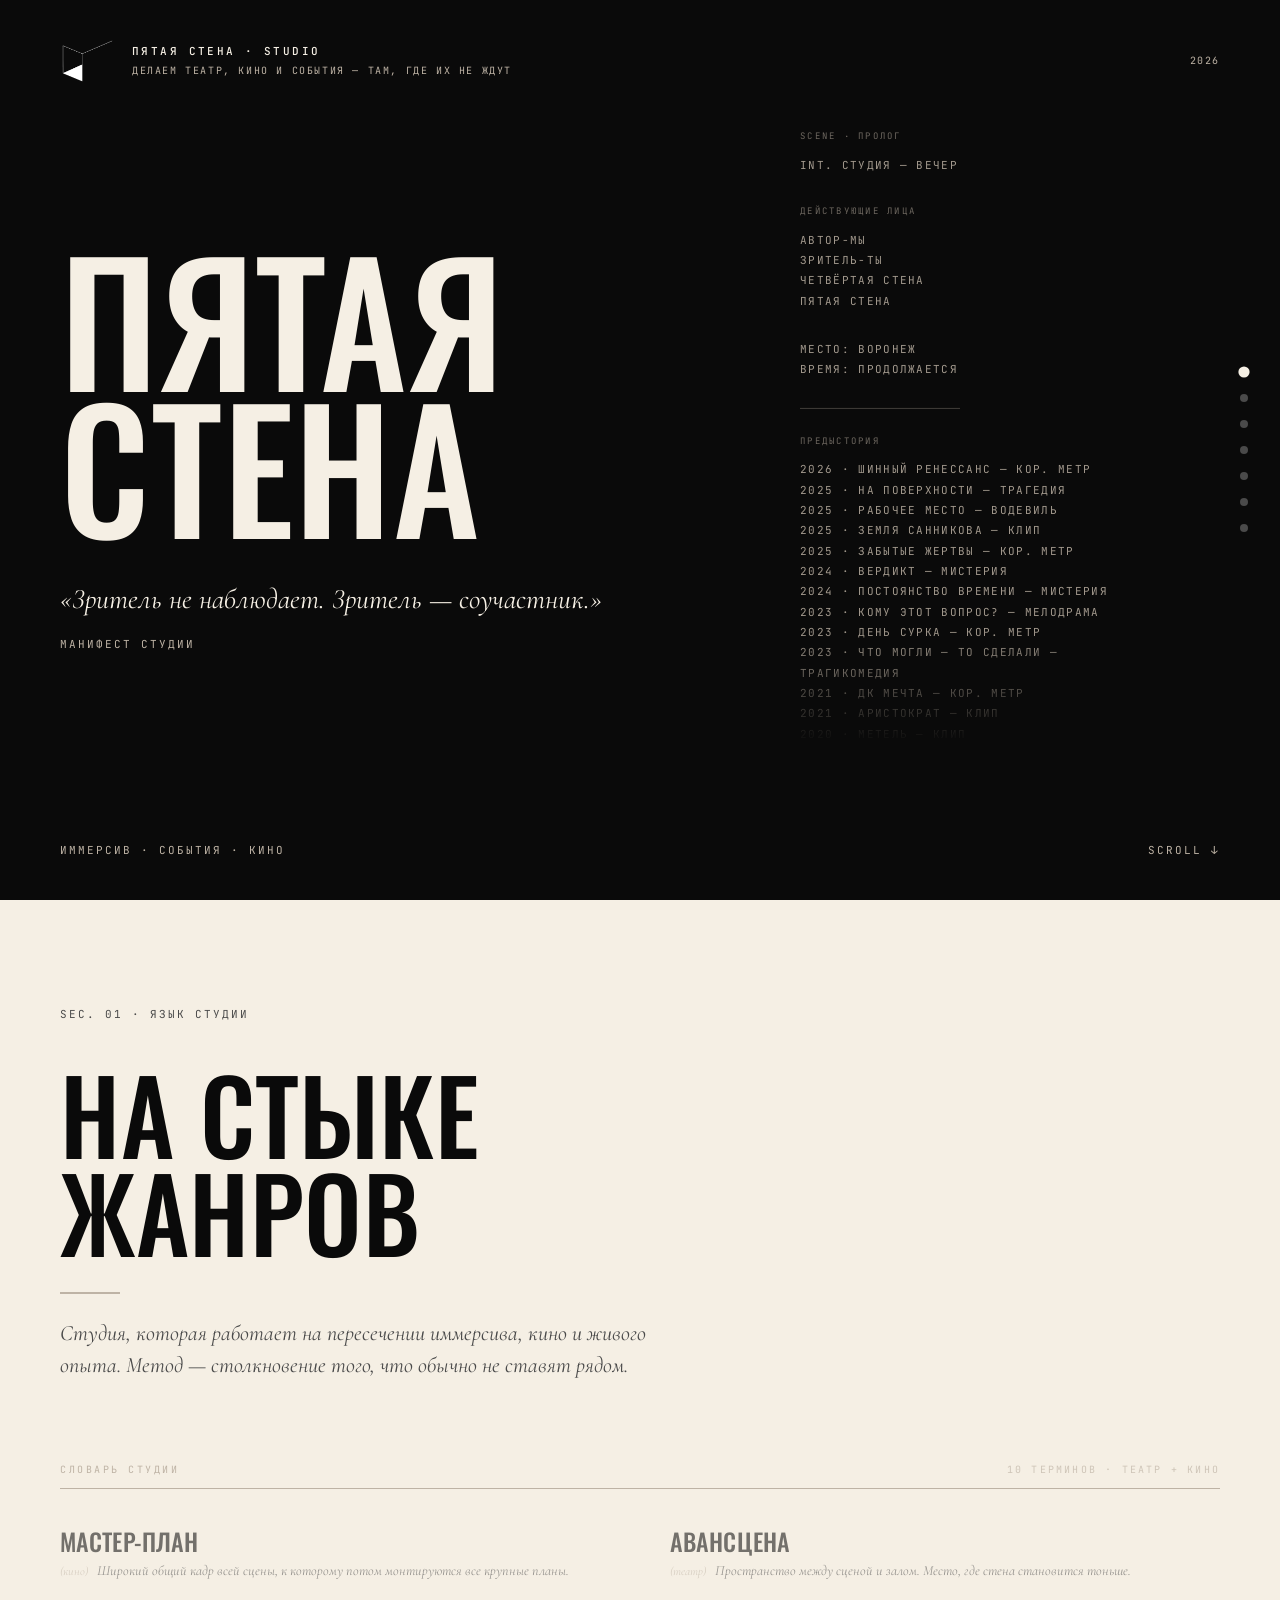
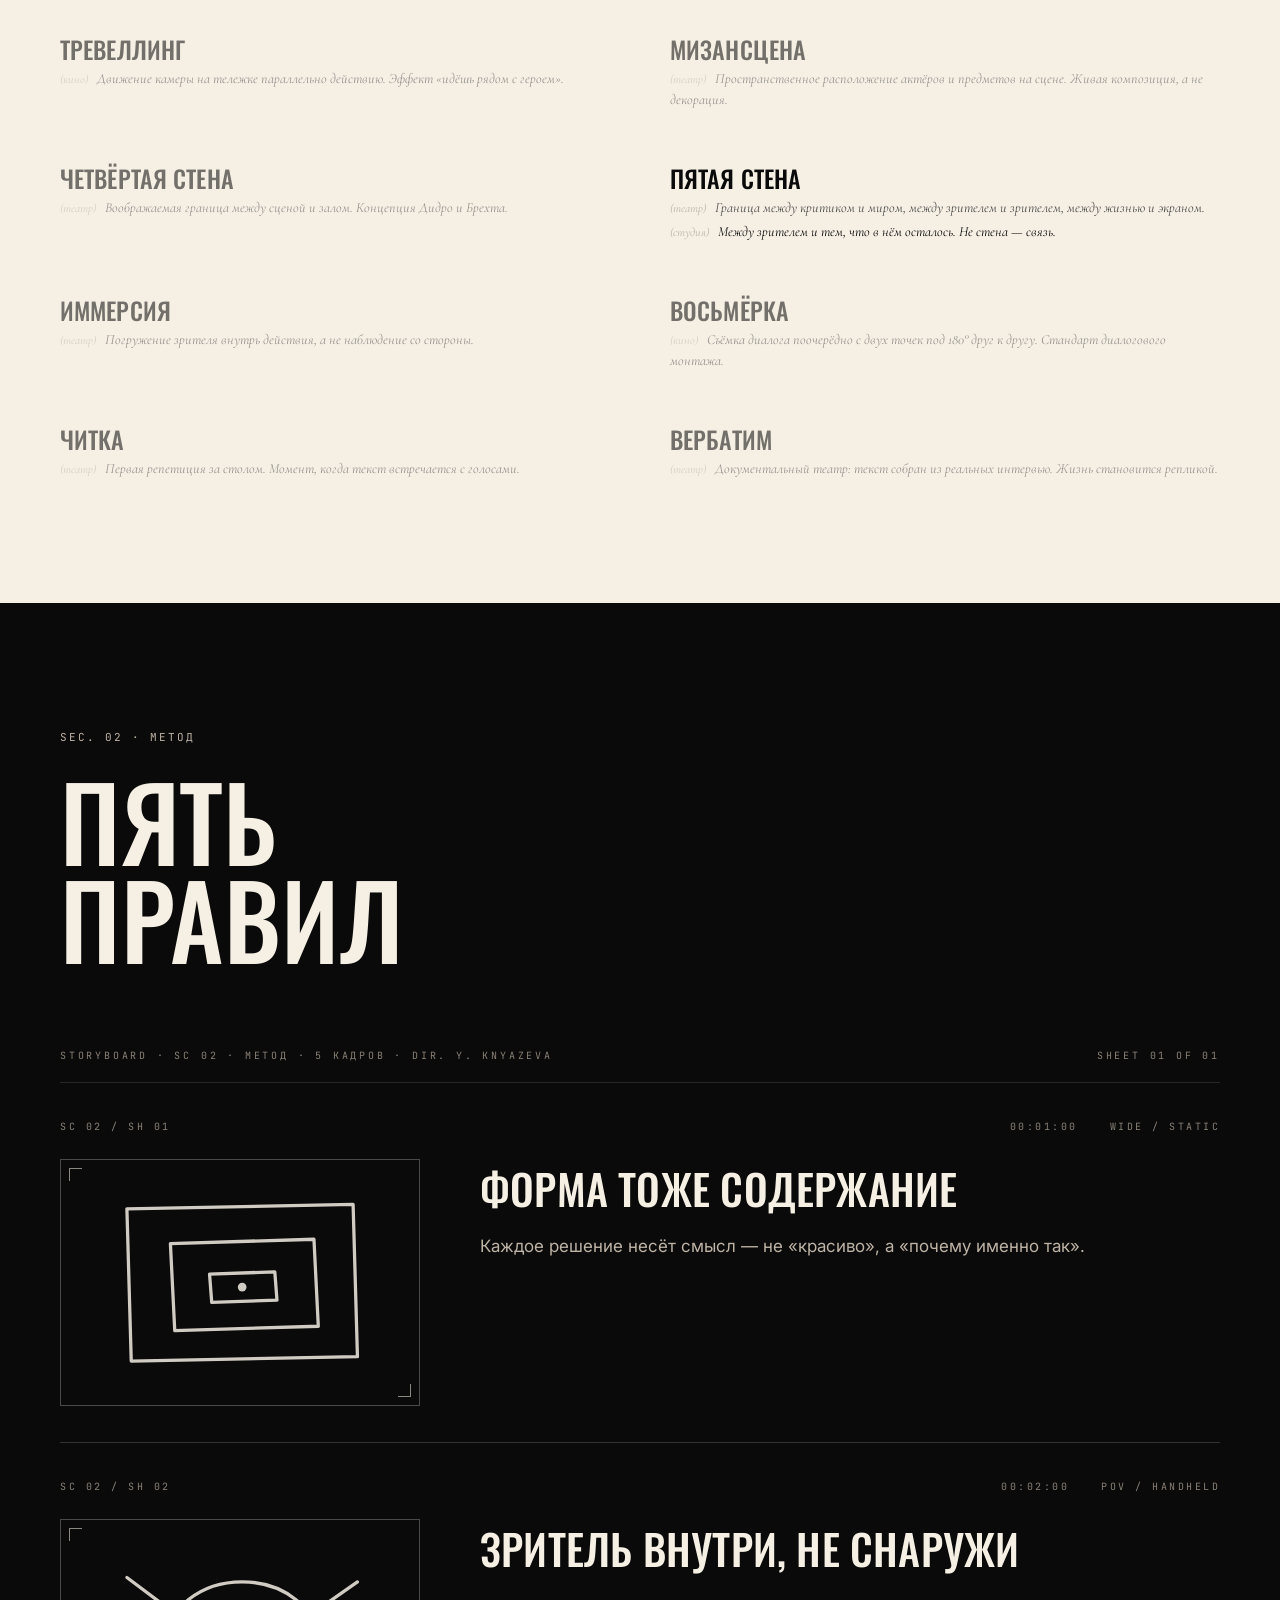
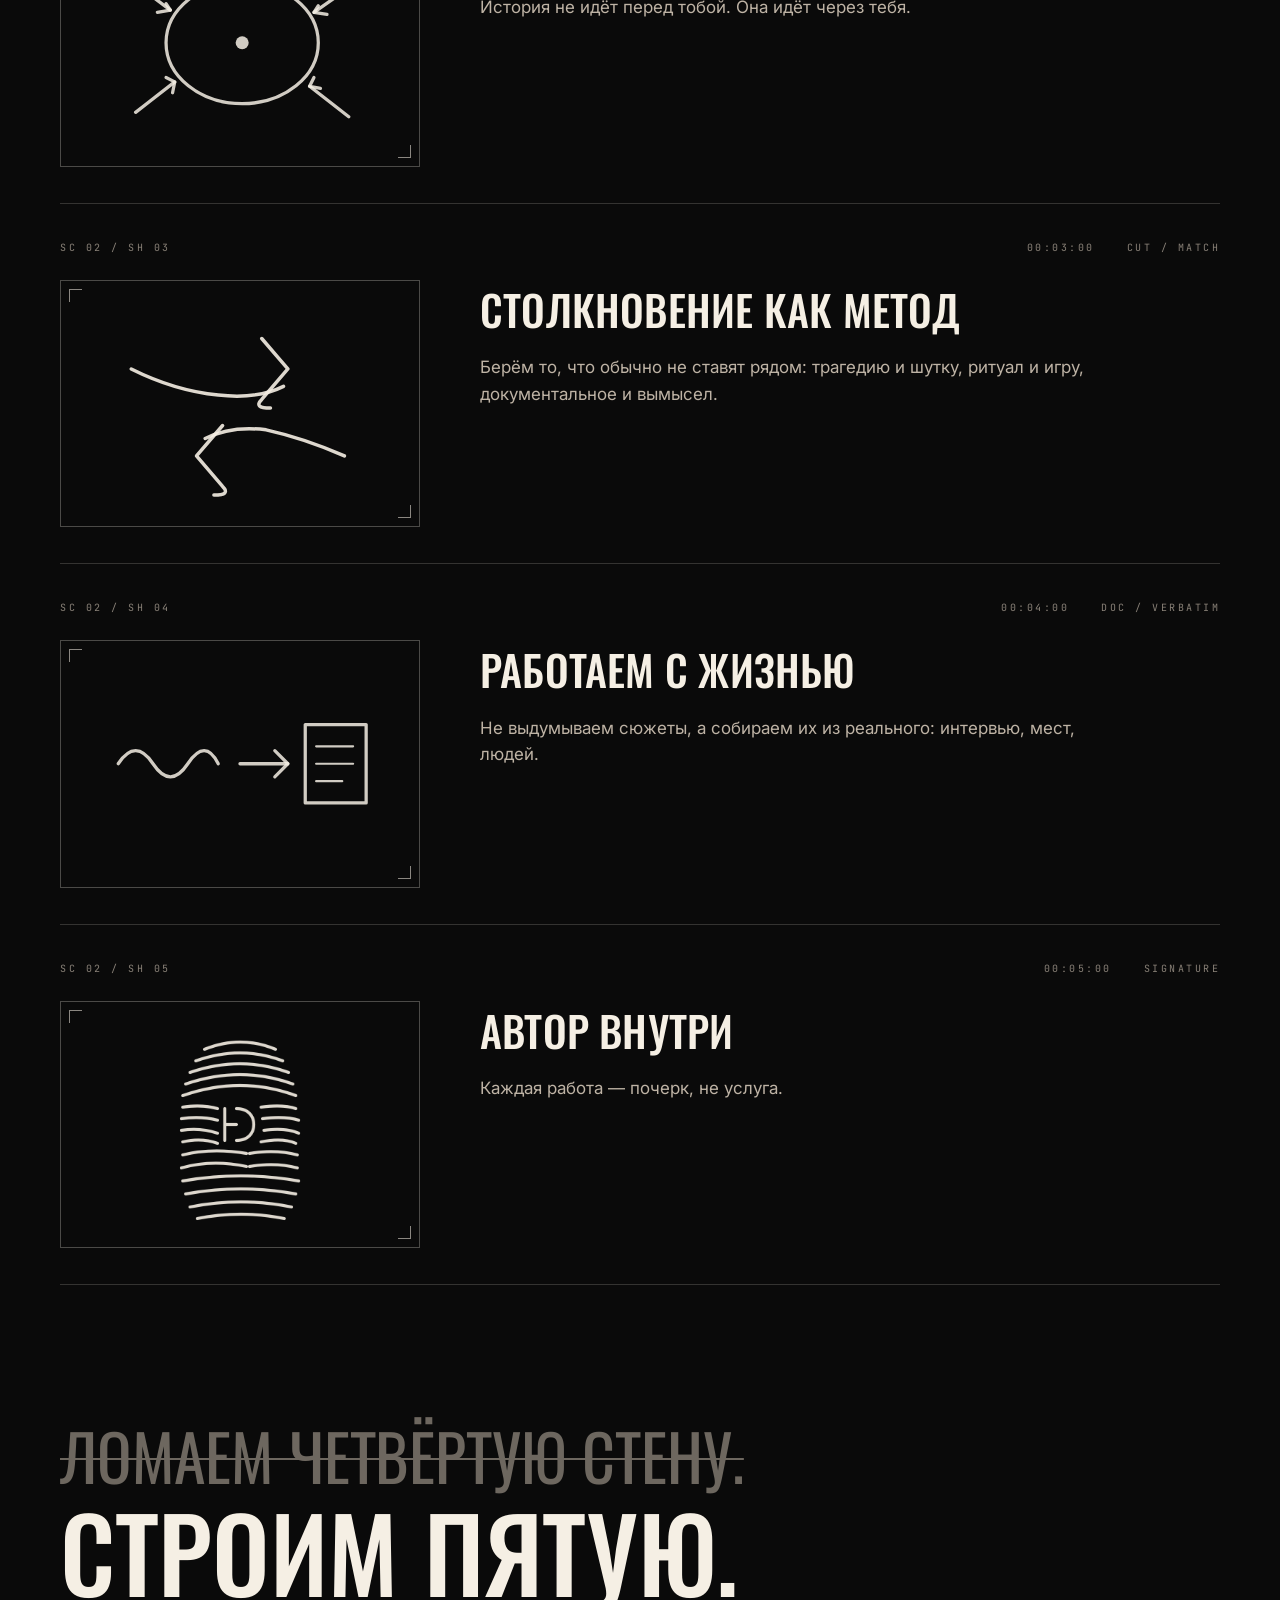
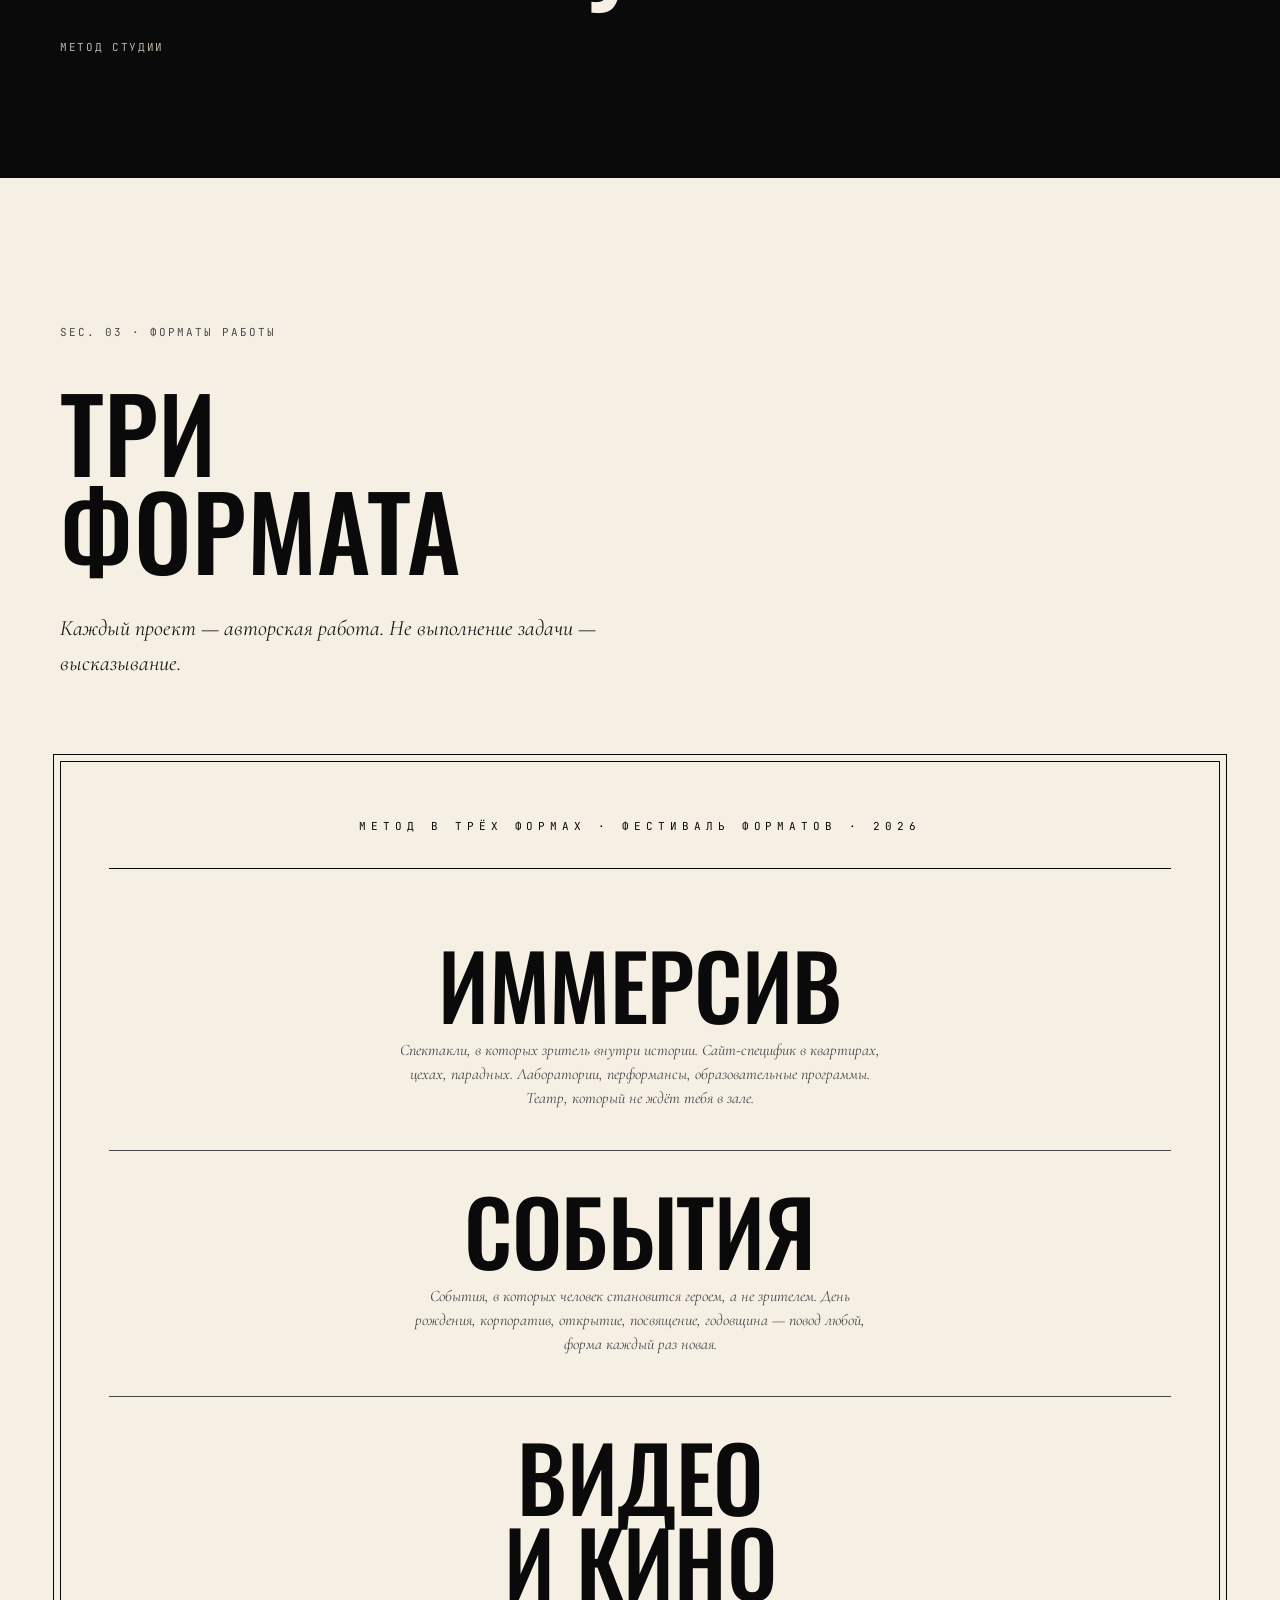
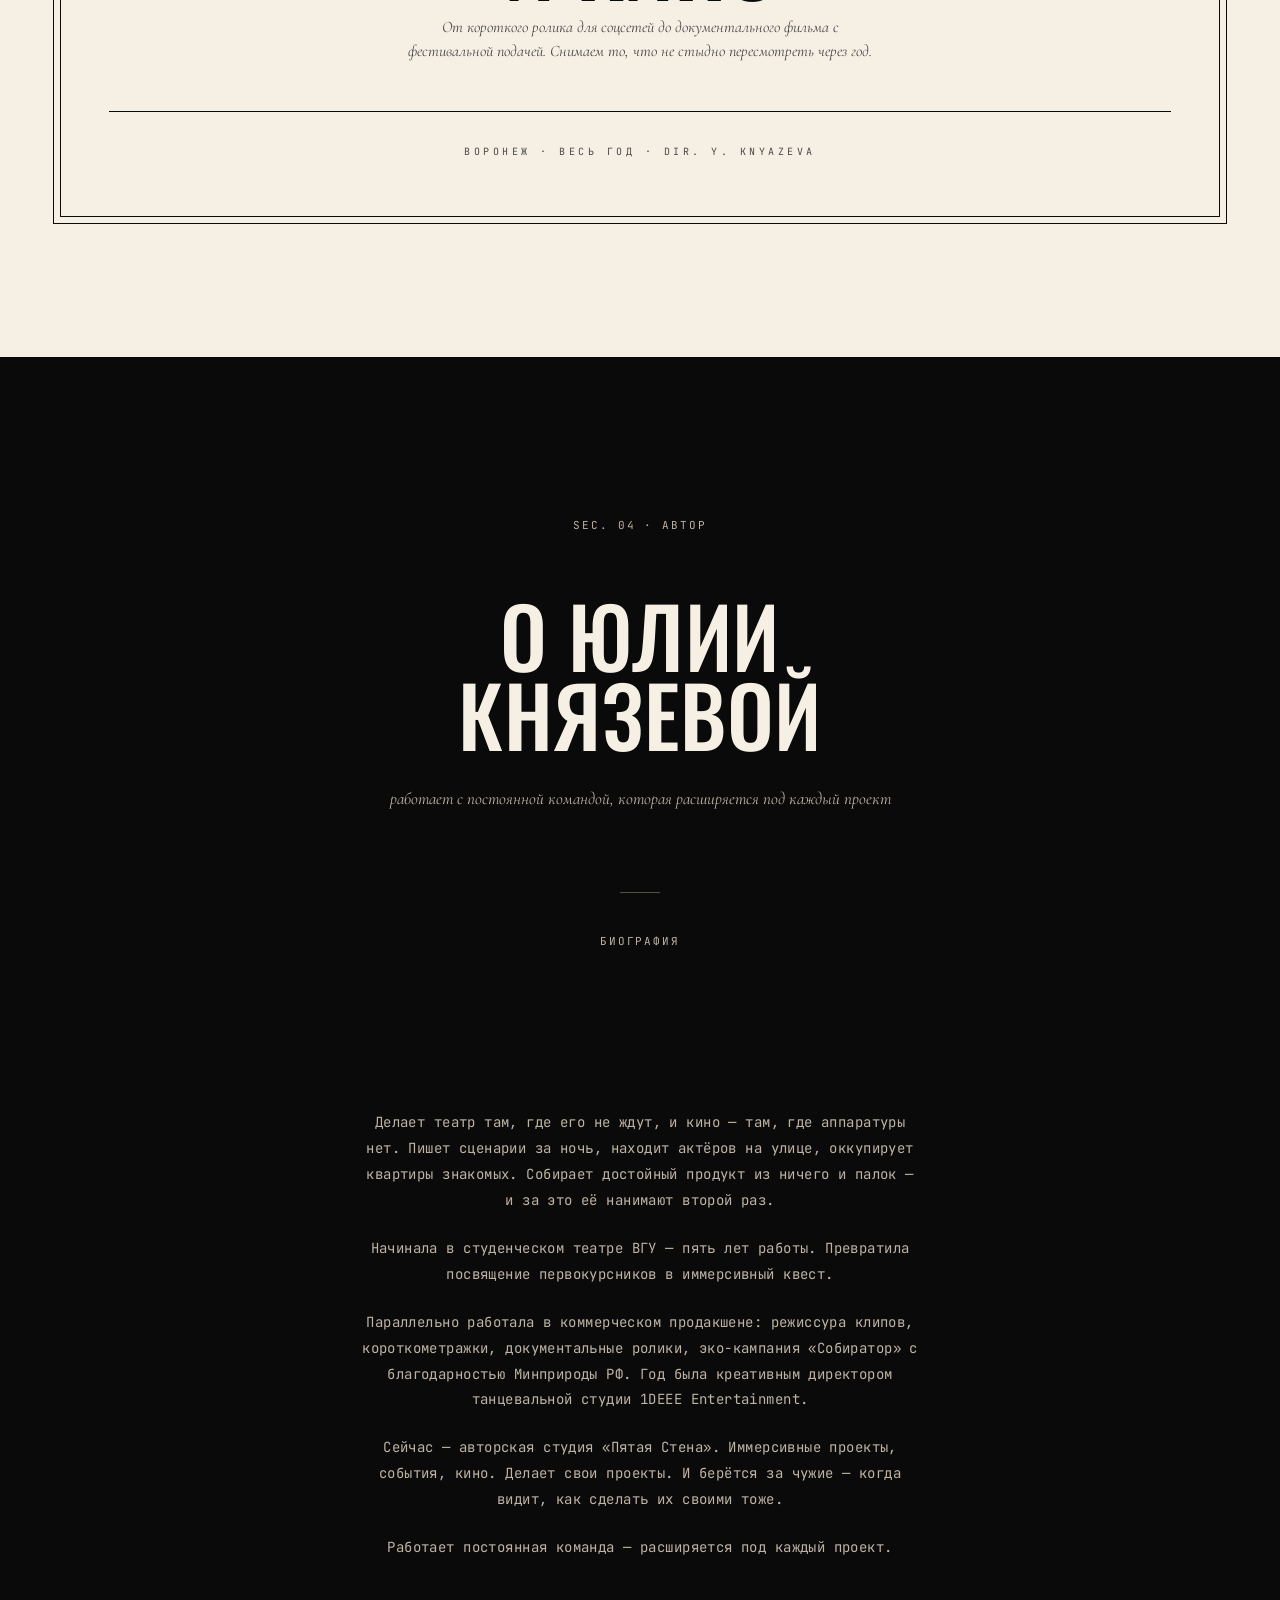
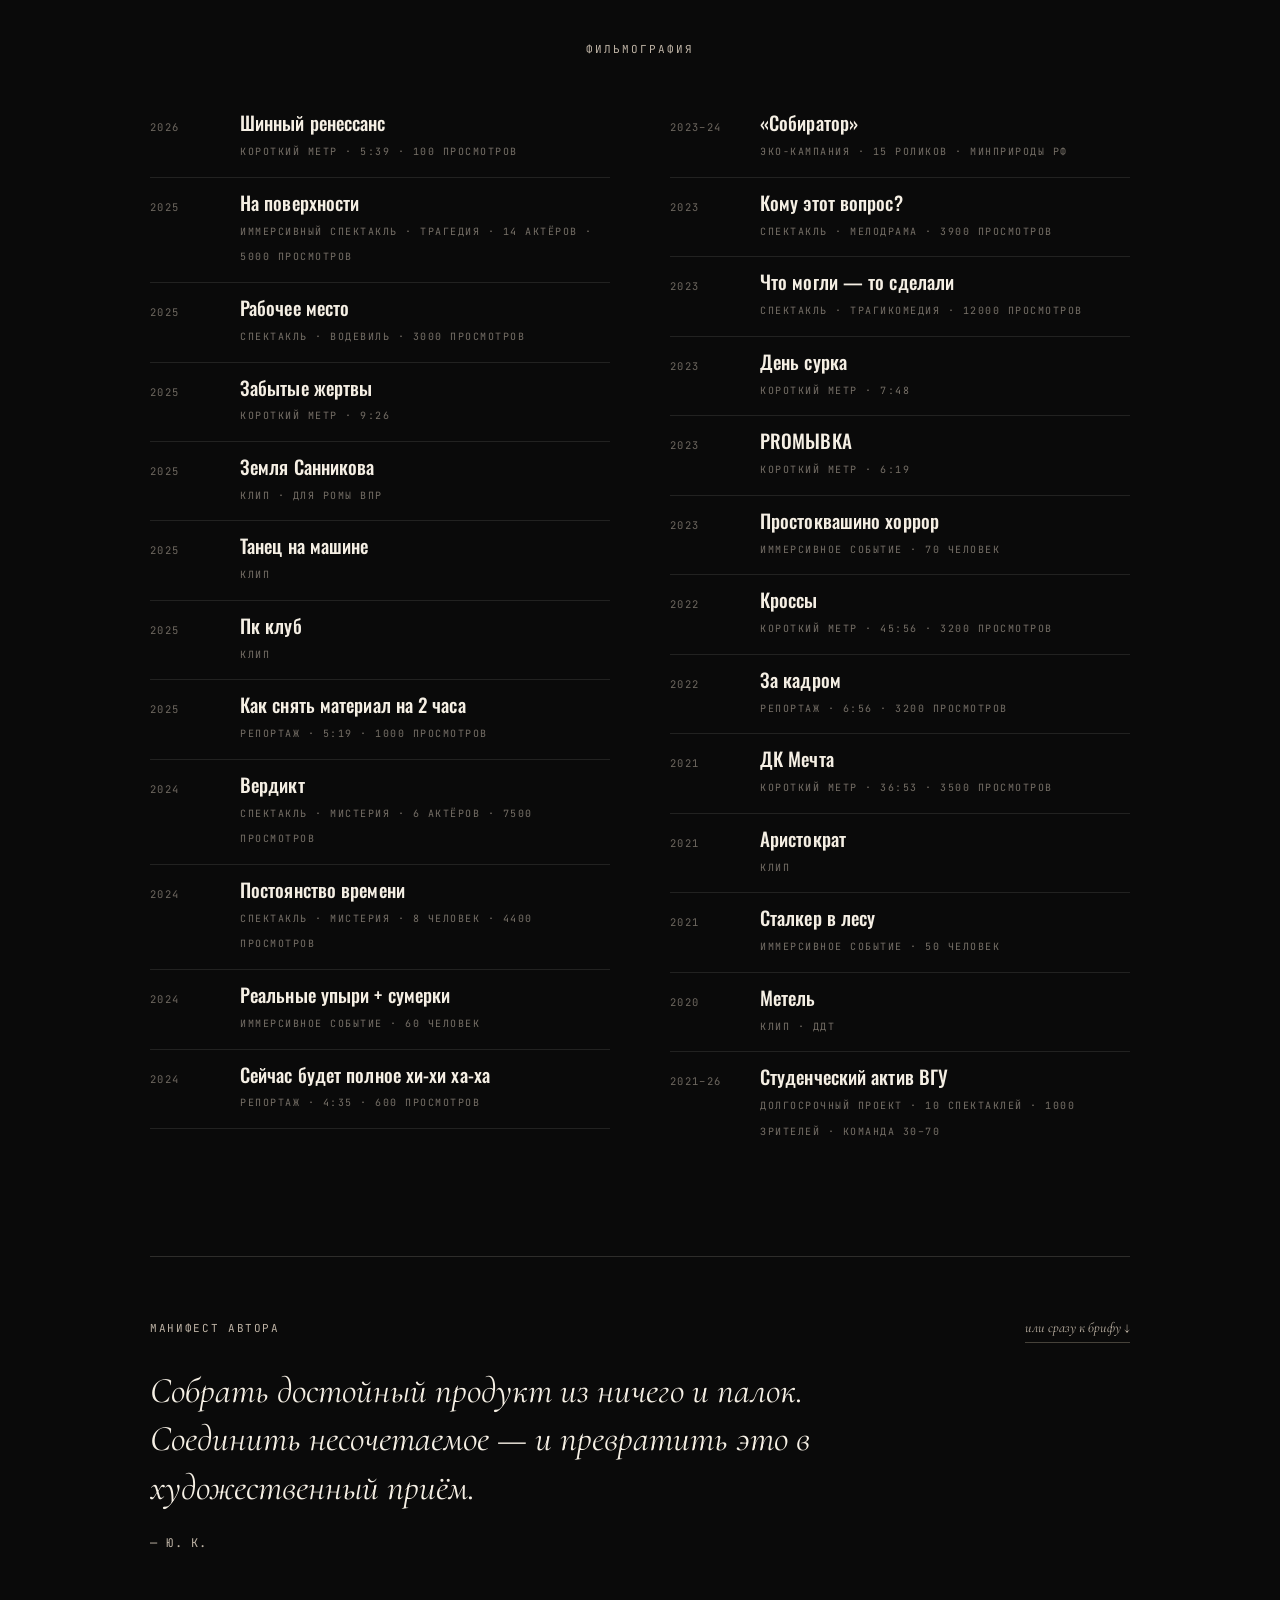
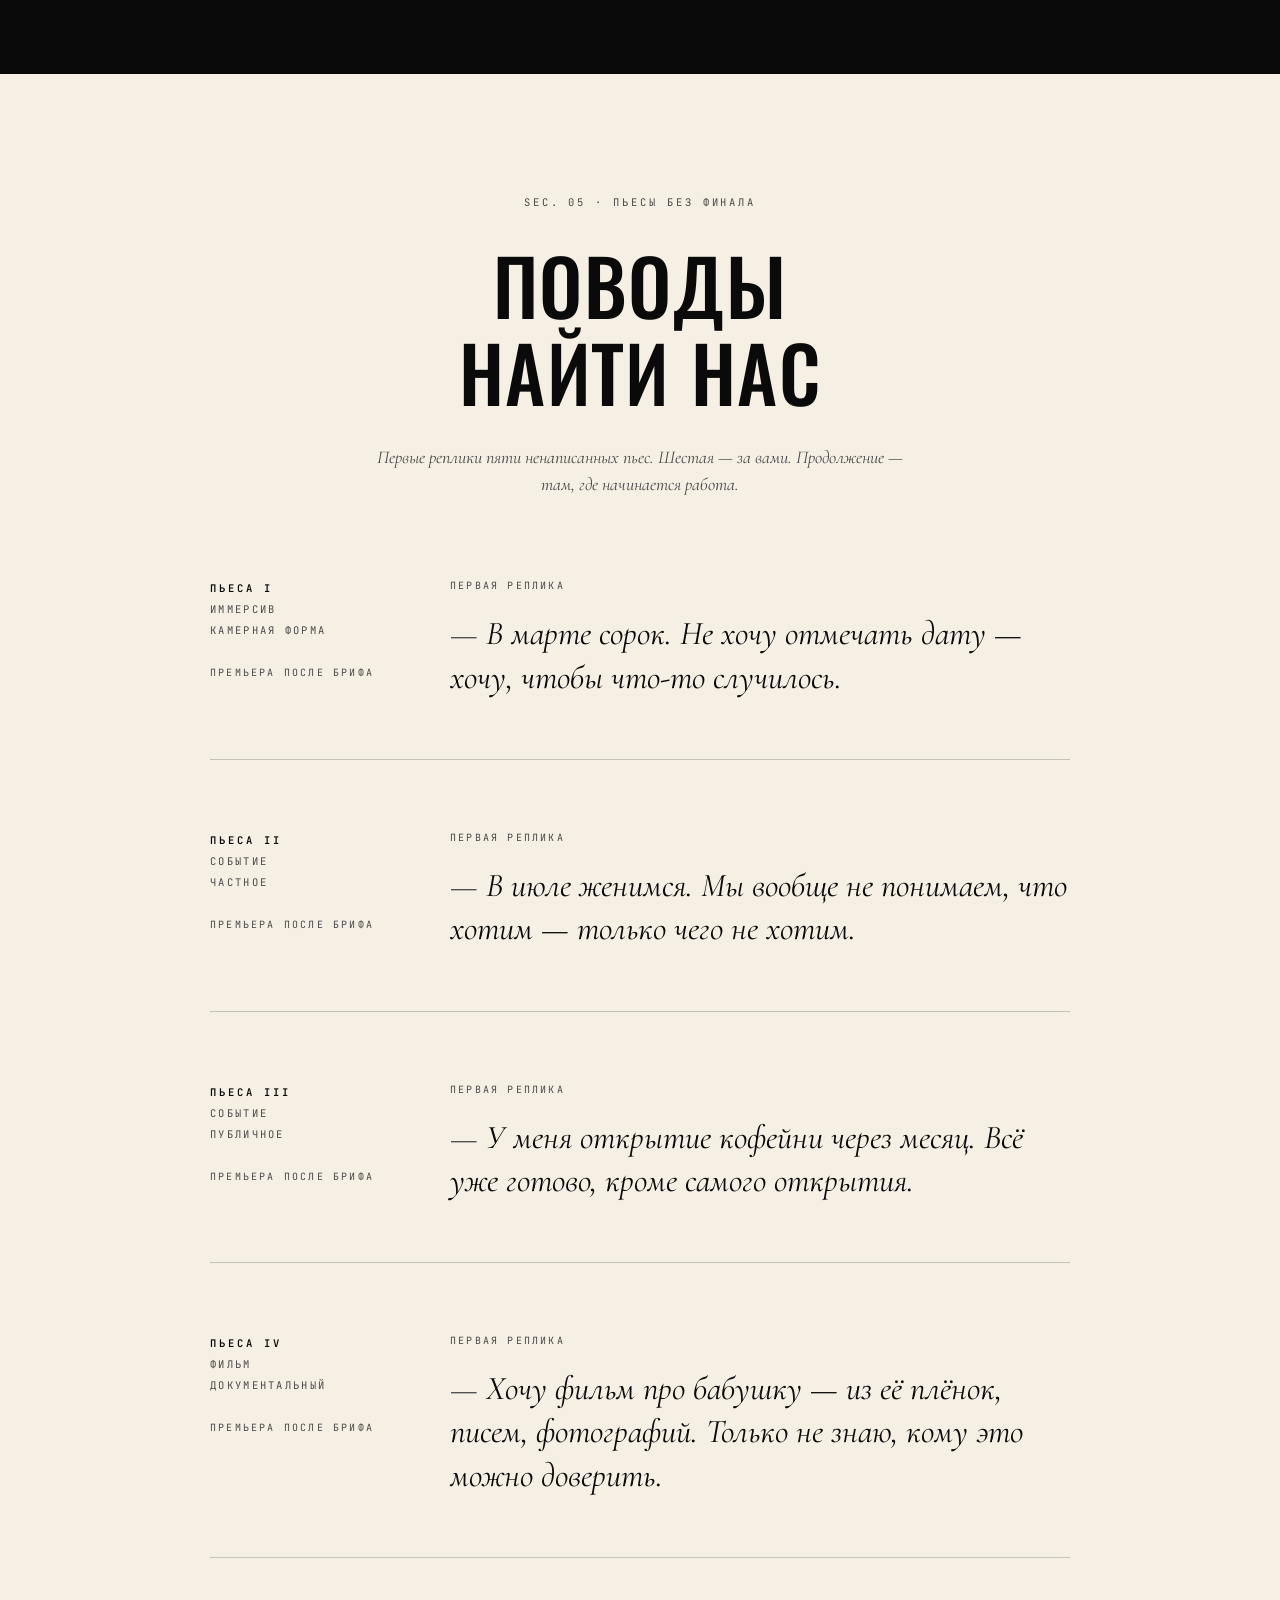
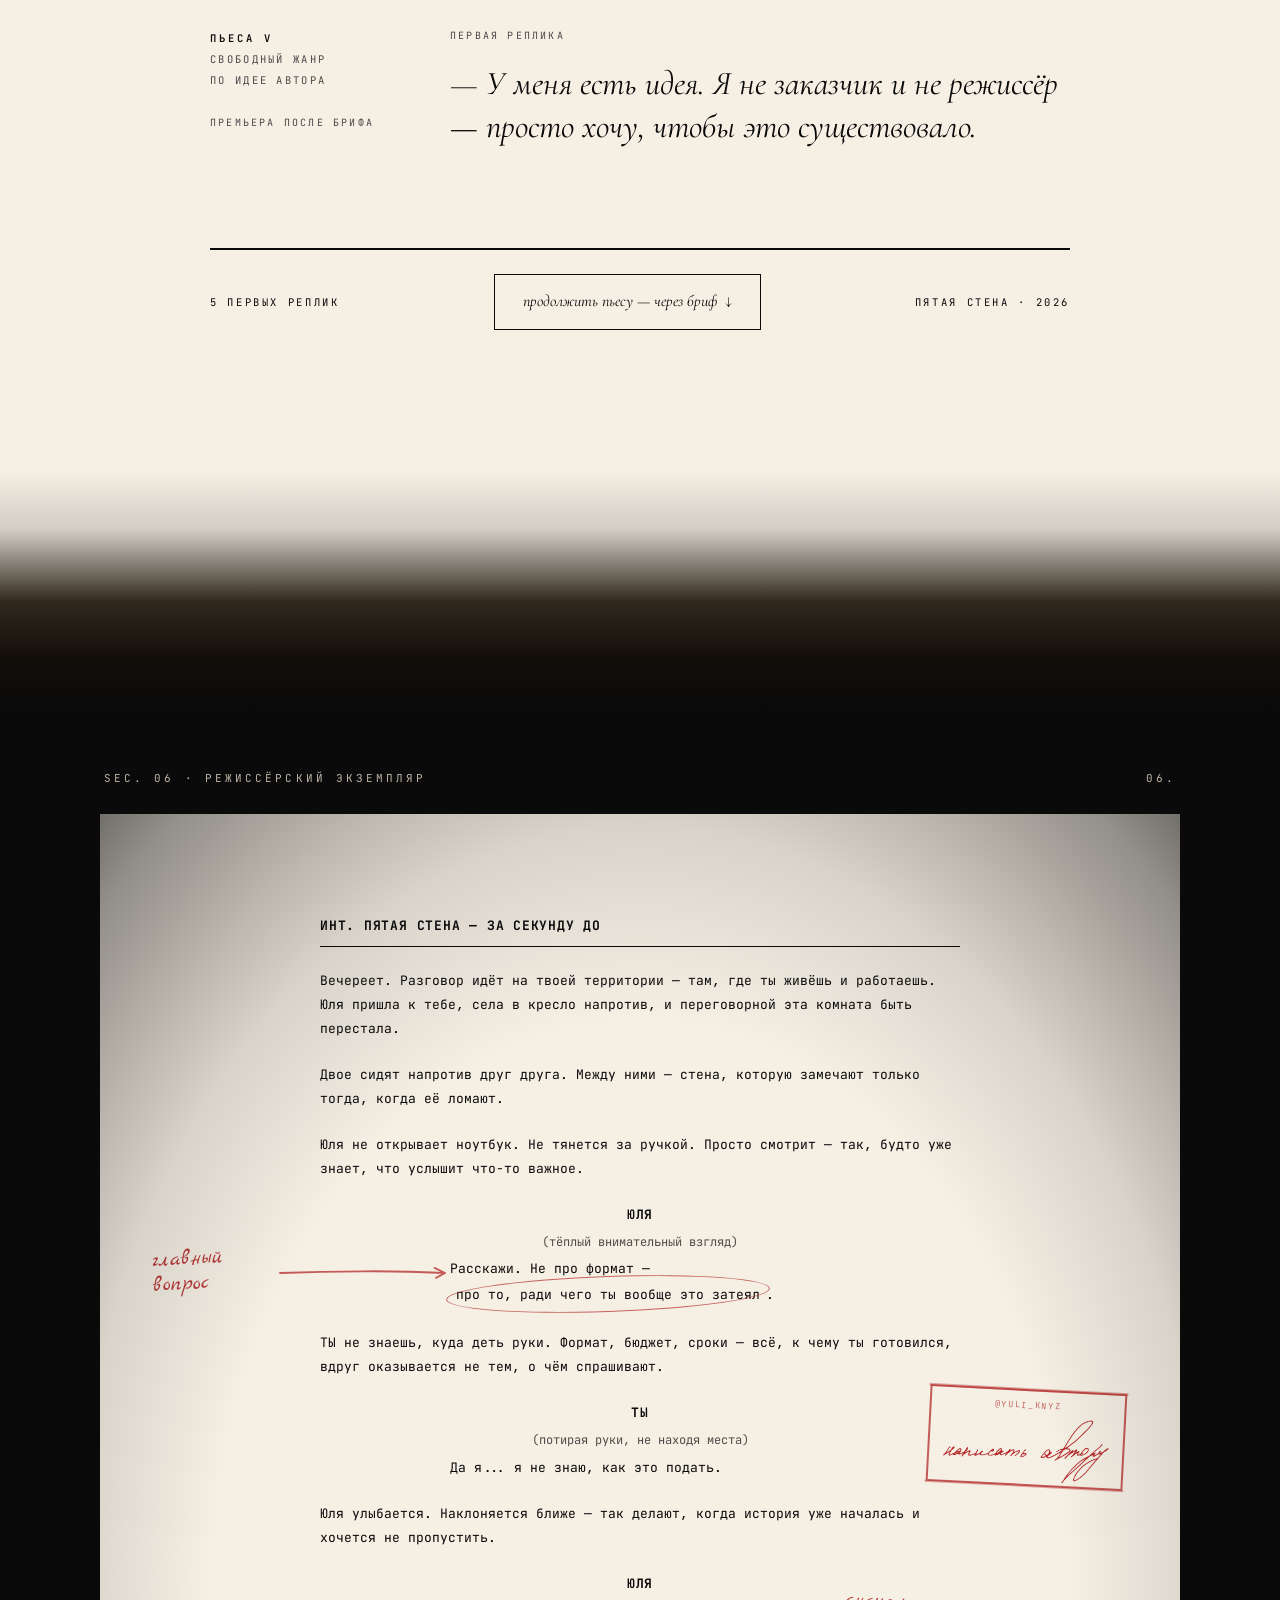
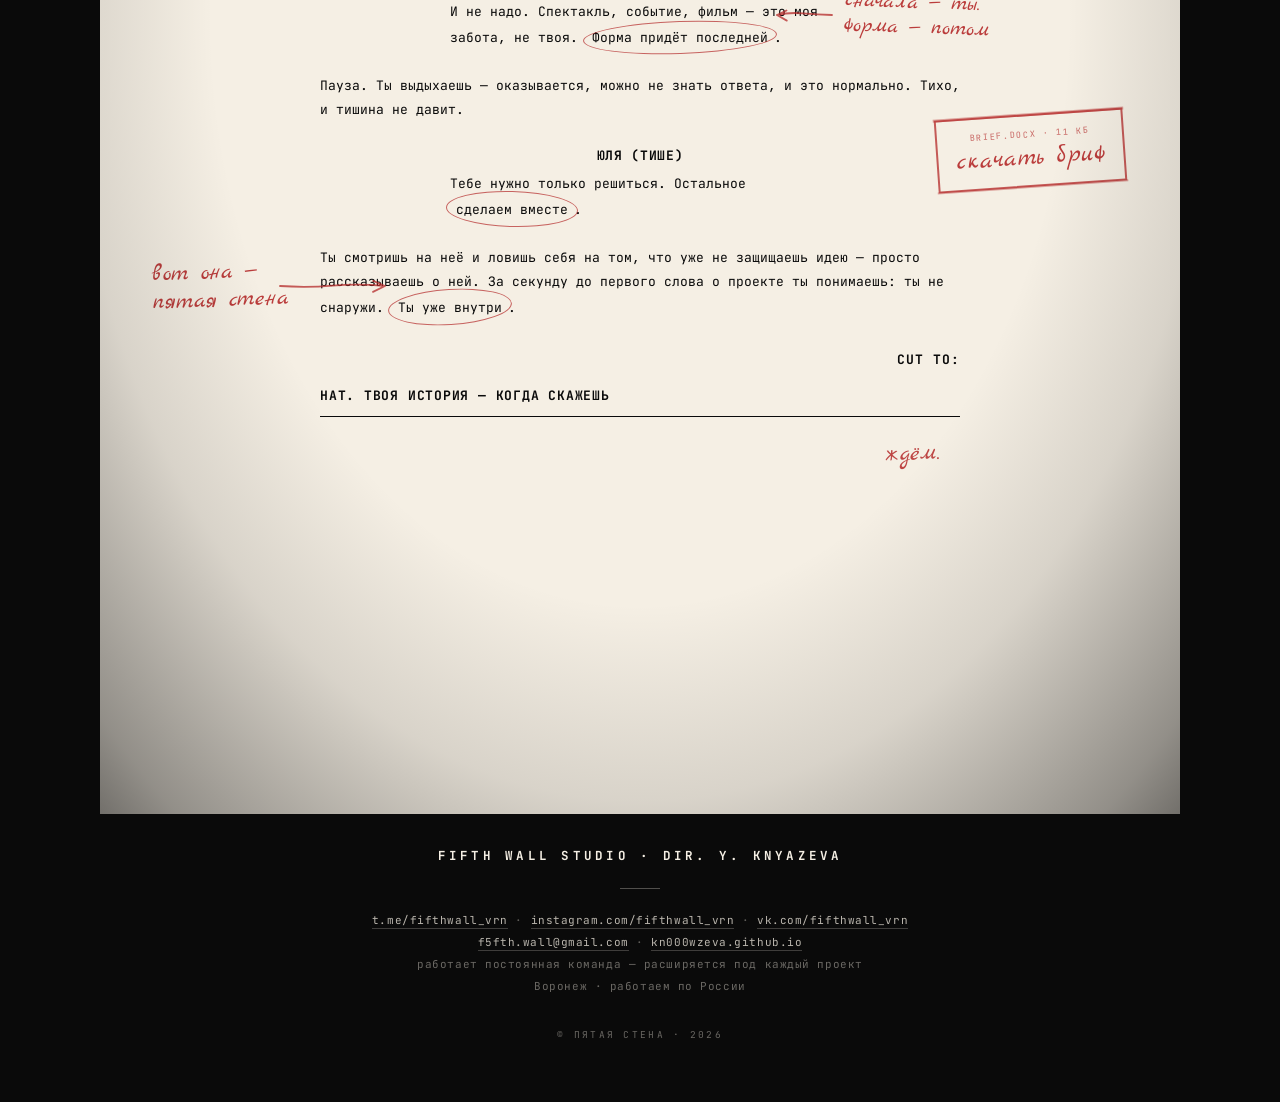
==== index.html @ 626661d0 "init" ====
<!DOCTYPE html>
<html lang="ru">
<head>
<meta charset="UTF-8">
<meta name="viewport" content="width=device-width, initial-scale=1.0">
<title>Пятая Стена · Авторская студия · Воронеж</title>
<meta name="description" content="Авторская студия «Пятая Стена» в Воронеже. Иммерсивные перформансы, события, кино. Команда собирается под проект. Ломаем четвёртую стену. Строим пятую.">
<meta property="og:title" content="Пятая Стена · Авторская студия">
<meta property="og:description" content="Иммерсив. События. Кино. Воронеж.">
<meta property="og:type" content="website">

<link rel="preconnect" href="https://fonts.googleapis.com">
<link rel="preconnect" href="https://fonts.gstatic.com" crossorigin>
<link href="https://fonts.googleapis.com/css2?family=Oswald:wght@400;500;600&family=Cormorant+Garamond:ital,wght@0,400;1,400;1,500&family=Inter:wght@300;400;500;600&family=JetBrains+Mono:wght@400;500&display=swap" rel="stylesheet">

<link rel="stylesheet" href="style.css">
</head>
<body>

<!-- ============== ТОЧЕЧНАЯ НАВИГАЦИЯ СПРАВА ============== -->
<nav class="dot-nav" aria-label="Разделы">
  <a href="#hero" class="dot active" data-label="00 · Главная" aria-label="Главная"></a>
  <a href="#essence" class="dot" data-label="01 · Язык"></a>
  <a href="#method" class="dot" data-label="02 · Метод"></a>
  <a href="#formats" class="dot" data-label="03 · Форматы"></a>
  <a href="#author" class="dot" data-label="04 · Автор"></a>
  <a href="#requests" class="dot" data-label="05 · Поводы"></a>
  <a href="#contact" class="dot" data-label="06 · Связь"></a>
</nav>

<!-- ============== HERO ============== -->
<section id="hero" class="hero">
  <div class="top-meta">
    <div class="left">
      <div class="mark-big" role="img" aria-label="Логотип Пятой Стены"></div>
      <div class="meta-stack">
        <span class="studio">ПЯТАЯ СТЕНА · STUDIO</span>
        <span class="muted">делаем театр, кино и события — там, где их не ждут</span>
      </div>
    </div>
    <span class="muted">2026</span>
  </div>

  <div class="right-art" aria-hidden="true" translate="no">
    <div class="art-stack">
      <div class="art-block">
        <div class="art-label">SCENE · ПРОЛОГ</div>
        <div class="art-line">INT. СТУДИЯ — ВЕЧЕР</div>
      </div>
      <div class="art-block">
        <div class="art-label">ДЕЙСТВУЮЩИЕ ЛИЦА</div>
        <div class="art-line">АВТОР-МЫ</div>
        <div class="art-line">ЗРИТЕЛЬ-ТЫ</div>
        <div class="art-line">ЧЕТВЁРТАЯ СТЕНА</div>
        <div class="art-line">ПЯТАЯ СТЕНА</div>
      </div>
      <div class="art-block">
        <div class="art-line">место: Воронеж</div>
        <div class="art-line">время: продолжается</div>
      </div>
      <div class="art-divider"></div>
      <div class="art-block">
        <div class="art-label">ПРЕДЫСТОРИЯ</div>
        <div class="art-history">
          <div class="art-line">2026 · Шинный ренессанс — кор. метр</div>
          <div class="art-line">2025 · На поверхности — трагедия</div>
          <div class="art-line">2025 · Рабочее место — водевиль</div>
          <div class="art-line">2025 · Земля Санникова — клип</div>
          <div class="art-line">2025 · Забытые жертвы — кор. метр</div>
          <div class="art-line">2024 · Вердикт — мистерия</div>
          <div class="art-line">2024 · Постоянство времени — мистерия</div>
          <div class="art-line">2023 · Кому этот вопрос? — мелодрама</div>
          <div class="art-line">2023 · День сурка — кор. метр</div>
          <div class="art-line">2023 · Что могли — то сделали — трагикомедия</div>
          <div class="art-line">2021 · ДК Мечта — кор. метр</div>
          <div class="art-line">2021 · Аристократ — клип</div>
          <div class="art-line">2020 · Метель — клип</div>
        </div>
      </div>
    </div>
  </div>

  <div class="container">
    <div class="stack">
      <h1 class="title"><span>ПЯТАЯ</span><span>СТЕНА</span></h1>
      <p class="quote">«Зритель не наблюдает. Зритель — соучастник.»</p>
      <span class="quote-tag">Манифест студии</span>
    </div>
  </div>

  <div class="bottom-meta">
    <span class="muted">иммерсив · события · кино</span>
    <span class="muted">SCROLL ↓</span>
  </div>
</section>

<!-- ============== SEC.01 ЯЗЫК СТУДИИ ============== -->
<section id="essence" class="essence">
  <div class="container">
    <span class="section-label" translate="no">SEC. 01 · ЯЗЫК СТУДИИ</span>

    <div class="essence-grid">
      <div class="essence-title-block">
        <h2 class="display-h2">НА СТЫКЕ<br>ЖАНРОВ</h2>
        <div class="rule"></div>
        <p class="essence-lead">Студия, которая работает на пересечении иммерсива, кино и живого опыта. Метод — столкновение того, что обычно не ставят рядом.</p>
      </div>

      <div class="essence-dict">
        <div class="dict-header">
          <span class="dict-title">Словарь студии</span>
          <span class="dict-count">10 терминов · театр + кино</span>
        </div>

        <div class="terms-grid">
          <dl class="term-entry">
            <dt class="term-head">Мастер-план</dt>
            <dd class="term-meaning">
              <span class="term-tag">кино</span>
              <span class="term-text">Широкий общий кадр всей сцены, к которому потом монтируются все крупные планы.</span>
            </dd>
          </dl>

          <dl class="term-entry">
            <dt class="term-head">Авансцена</dt>
            <dd class="term-meaning">
              <span class="term-tag">театр</span>
              <span class="term-text">Пространство между сценой и залом. Место, где стена становится тоньше.</span>
            </dd>
          </dl>

          <dl class="term-entry">
            <dt class="term-head">Тревеллинг</dt>
            <dd class="term-meaning">
              <span class="term-tag">кино</span>
              <span class="term-text">Движение камеры на тележке параллельно действию. Эффект «идёшь рядом с героем».</span>
            </dd>
          </dl>

          <dl class="term-entry">
            <dt class="term-head">Мизансцена</dt>
            <dd class="term-meaning">
              <span class="term-tag">театр</span>
              <span class="term-text">Пространственное расположение актёров и предметов на сцене. Живая композиция, а не декорация.</span>
            </dd>
          </dl>

          <dl class="term-entry">
              <dt class="term-head">Четвёртая стена</dt>
              <dd class="term-meaning">
                  <span class="term-tag">театр</span>
                  <span class="term-text">Воображаемая граница между сценой и залом. Концепция Дидро и Брехта.</span>
              </dd>
          </dl>

          <dl class="term-entry is-main">
            <dt class="term-head">Пятая стена</dt>
            <dd class="term-meaning">
              <span class="term-tag">театр</span>
              <span class="term-text">Граница между критиком и миром, между зрителем и зрителем, между жизнью и экраном.</span>
            </dd>
            <dd class="term-meaning is-author">
              <span class="term-tag">студия</span>
              <span class="term-text">Между зрителем и тем, что в нём осталось. Не стена — связь.</span>
            </dd>
          </dl>

          <dl class="term-entry">
            <dt class="term-head">Иммерсия</dt>
            <dd class="term-meaning">
              <span class="term-tag">театр</span>
              <span class="term-text">Погружение зрителя внутрь действия, а не наблюдение со стороны.</span>
            </dd>
          </dl>

          <dl class="term-entry">
            <dt class="term-head">Восьмёрка</dt>
            <dd class="term-meaning">
              <span class="term-tag">кино</span>
              <span class="term-text">Съёмка диалога поочерёдно с двух точек под 180° друг к другу. Стандарт диалогового монтажа.</span>
            </dd>
          </dl>

          <dl class="term-entry">
            <dt class="term-head">Читка</dt>
            <dd class="term-meaning">
              <span class="term-tag">театр</span>
              <span class="term-text">Первая репетиция за столом. Момент, когда текст встречается с голосами.</span>
            </dd>
          </dl>

          <dl class="term-entry">
            <dt class="term-head">Вербатим</dt>
            <dd class="term-meaning">
              <span class="term-tag">театр</span>
              <span class="term-text">Документальный театр: текст собран из реальных интервью. Жизнь становится репликой.</span>
            </dd>
          </dl>
        </div>
      </div>
    </div>
  </div>
</section>

<!-- ============== SEC.02 МЕТОД · ПЯТЬ ПРАВИЛ ============== -->
<section id="method" class="method">
  <div class="container">
    <span class="section-label" translate="no">SEC. 02 · МЕТОД</span>
    <h2 class="display-h2 light">ПЯТЬ<br>ПРАВИЛ</h2>

    <div class="storyboard">
      <div class="storyboard-header">
        <span>STORYBOARD · SC 02 · МЕТОД · 5 КАДРОВ · DIR. Y. KNYAZEVA</span>
        <span>SHEET 01 OF 01</span>
      </div>

      <div class="storyboard-list" translate="no">
        <article class="shot">
          <div class="shot-bar">
            <span class="bar-left">SC 02 / SH 01</span>
            <span class="bar-right"><span>00:01:00</span><span>WIDE / STATIC</span></span>
          </div>
          <div class="shot-row">
            <div class="shot-frame">
              <svg viewBox="0 0 140 100" xmlns="http://www.w3.org/2000/svg" aria-hidden="true">
                <path d="M 18 16 L 122 14 L 124 84 L 20 86 Z" stroke="#f5efe4" stroke-width="1.5" fill="none" stroke-linecap="round" stroke-linejoin="round" opacity="0.85"/>
                <path d="M 38 32 L 104 30 L 106 70 L 40 72 Z" stroke="#f5efe4" stroke-width="1.5" fill="none" stroke-linecap="round" stroke-linejoin="round" opacity="0.85"/>
                <path d="M 56 46 L 86 45 L 87 58 L 57 59 Z" stroke="#f5efe4" stroke-width="1.5" fill="none" stroke-linecap="round" stroke-linejoin="round" opacity="0.85"/>
                <circle cx="71" cy="52" r="2" fill="#f5efe4" opacity="0.85"/>
              </svg>
            </div>
            <div class="shot-body">
              <h3>ФОРМА ТОЖЕ СОДЕРЖАНИЕ</h3>
              <p>Каждое решение несёт смысл — не «красиво», а «почему именно так».</p>
            </div>
          </div>
        </article>

        <article class="shot">
          <div class="shot-bar">
            <span class="bar-left">SC 02 / SH 02</span>
            <span class="bar-right"><span>00:02:00</span><span>POV / HANDHELD</span></span>
          </div>
          <div class="shot-row">
            <div class="shot-frame">
              <svg viewBox="0 0 140 100" xmlns="http://www.w3.org/2000/svg" aria-hidden="true">
                <ellipse cx="71" cy="50" rx="35" ry="28" stroke="#f5efe4" stroke-width="1.5" fill="none" stroke-linecap="round" stroke-linejoin="round" opacity="0.85"/>
                <circle cx="71" cy="50" r="3" fill="#f5efe4" opacity="0.85"/>
                <path d="M 18 20 L 38 35" stroke="#f5efe4" stroke-width="1.5" fill="none" stroke-linecap="round" stroke-linejoin="round" opacity="0.85"/>
                <path d="M 36 32 L 38 35 L 32 36" stroke="#f5efe4" stroke-width="1.5" fill="none" stroke-linecap="round" stroke-linejoin="round" opacity="0.85"/>
                <path d="M 124 22 L 104 36" stroke="#f5efe4" stroke-width="1.5" fill="none" stroke-linecap="round" stroke-linejoin="round" opacity="0.85"/>
                <path d="M 106 33 L 104 36 L 110 37" stroke="#f5efe4" stroke-width="1.5" fill="none" stroke-linecap="round" stroke-linejoin="round" opacity="0.85"/>
                <path d="M 22 82 L 40 68" stroke="#f5efe4" stroke-width="1.5" fill="none" stroke-linecap="round" stroke-linejoin="round" opacity="0.85"/>
                <path d="M 36 66 L 40 68 L 39 73" stroke="#f5efe4" stroke-width="1.5" fill="none" stroke-linecap="round" stroke-linejoin="round" opacity="0.85"/>
                <path d="M 120 84 L 102 70" stroke="#f5efe4" stroke-width="1.5" fill="none" stroke-linecap="round" stroke-linejoin="round" opacity="0.85"/>
                <path d="M 104 66 L 102 70 L 107 71" stroke="#f5efe4" stroke-width="1.5" fill="none" stroke-linecap="round" stroke-linejoin="round" opacity="0.85"/>
              </svg>
            </div>
            <div class="shot-body">
              <h3>ЗРИТЕЛЬ ВНУТРИ, НЕ СНАРУЖИ</h3>
              <p>История не идёт перед тобой. Она идёт через тебя.</p>
            </div>
          </div>
        </article>

        <article class="shot">
          <div class="shot-bar">
            <span class="bar-left">SC 02 / SH 03</span>
            <span class="bar-right"><span>00:03:00</span><span>CUT / MATCH</span></span>
          </div>
          <div class="shot-row">
            <div class="shot-frame">
              <svg viewBox="0 0 140 100" xmlns="http://www.w3.org/2000/svg" aria-hidden="true">
                <path d="M 20 34 Q 40 44 60 46 Q 78 48 90 42" stroke="#f5efe4" stroke-width="1.6" fill="none" stroke-linecap="round" stroke-linejoin="round" opacity="0.9"/>
                <path d="M 118 74 Q 100 66 82 62 Q 66 60 54 66" stroke="#f5efe4" stroke-width="1.6" fill="none" stroke-linecap="round" stroke-linejoin="round" opacity="0.9"/>
                <path d="M 80 20 L 92 34 L 80 48 Q 76 52 84 52" stroke="#f5efe4" stroke-width="1.6" fill="none" stroke-linecap="round" stroke-linejoin="round" opacity="0.9"/>
                <path d="M 62 60 L 50 74 L 62 88 Q 66 92 58 92" stroke="#f5efe4" stroke-width="1.6" fill="none" stroke-linecap="round" stroke-linejoin="round" opacity="0.9"/>
              </svg>
            </div>
            <div class="shot-body">
              <h3>СТОЛКНОВЕНИЕ КАК МЕТОД</h3>
              <p>Берём то, что обычно не ставят рядом: трагедию и шутку, ритуал и игру, документальное и вымысел.</p>
            </div>
          </div>
        </article>

        <article class="shot">
          <div class="shot-bar">
            <span class="bar-left">SC 02 / SH 04</span>
            <span class="bar-right"><span>00:04:00</span><span>DOC / VERBATIM</span></span>
          </div>
          <div class="shot-row">
            <div class="shot-frame">
              <svg viewBox="0 0 140 100" xmlns="http://www.w3.org/2000/svg" aria-hidden="true">
                <path d="M 14 50 Q 22 38 30 50 T 46 50 T 60 50" stroke="#f5efe4" stroke-width="1.5" fill="none" stroke-linecap="round" stroke-linejoin="round" opacity="0.85"/>
                <path d="M 70 50 L 92 50" stroke="#f5efe4" stroke-width="1.5" fill="none" stroke-linecap="round" stroke-linejoin="round" opacity="0.85"/>
                <path d="M 86 44 L 92 50 L 86 56" stroke="#f5efe4" stroke-width="1.5" fill="none" stroke-linecap="round" stroke-linejoin="round" opacity="0.85"/>
                <rect x="100" y="32" width="28" height="36" stroke="#f5efe4" stroke-width="1.5" fill="none" stroke-linecap="round" stroke-linejoin="round" opacity="0.85"/>
                <path d="M 105 42 L 122 42" stroke="#f5efe4" stroke-width="1" fill="none" stroke-linecap="round" stroke-linejoin="round" opacity="0.85"/>
                <path d="M 105 50 L 122 50" stroke="#f5efe4" stroke-width="1" fill="none" stroke-linecap="round" stroke-linejoin="round" opacity="0.85"/>
                <path d="M 105 58 L 117 58" stroke="#f5efe4" stroke-width="1" fill="none" stroke-linecap="round" stroke-linejoin="round" opacity="0.85"/>
              </svg>
            </div>
            <div class="shot-body">
              <h3>РАБОТАЕМ С ЖИЗНЬЮ</h3>
              <p>Не выдумываем сюжеты, а собираем их из реального: интервью, мест, людей.</p>
            </div>
          </div>
        </article>

        <article class="shot">
          <div class="shot-bar">
            <span class="bar-left">SC 02 / SH 05</span>
            <span class="bar-right"><span>00:05:00</span><span>SIGNATURE</span></span>
          </div>
          <div class="shot-row">
            <div class="shot-frame">
              <img src="fingerprint.png" alt="" class="shot-fingerprint" aria-hidden="true">
            </div>
            <div class="shot-body">
              <h3>АВТОР ВНУТРИ</h3>
              <p>Каждая работа — почерк, не услуга.</p>
            </div>
          </div>
        </article>
      </div>
    </div>

    <div class="method-statement">
      <blockquote class="big-quote">
        <span class="line-1">ЛОМАЕМ ЧЕТВЁРТУЮ СТЕНУ.</span>
        <span class="line-2">СТРОИМ ПЯТУЮ.</span>
      </blockquote>
      <span class="meta">МЕТОД СТУДИИ</span>
    </div>
  </div>
</section>

<!-- ============== SEC.03 ФОРМАТЫ ============== -->
<section id="formats" class="formats">
  <div class="container">
    <span class="section-label" translate="no">SEC. 03 · ФОРМАТЫ РАБОТЫ</span>
    <h2 class="display-h2">ТРИ<br>ФОРМАТА</h2>

    <p class="formats-intro">Каждый проект — авторская работа. Не выполнение задачи — высказывание.</p>

    <div class="formats-grid">
      <article class="format">
        <span class="format-num">01</span>
        <h3>ИММЕРСИВ</h3>
        <p>Спектакли, в которых зритель внутри истории. Сайт-специфик в квартирах, цехах, парадных. Лаборатории, перформансы, образовательные программы. Театр, который не ждёт тебя в зале.</p>
      </article>

      <article class="format">
        <span class="format-num">02</span>
        <h3>СОБЫТИЯ</h3>
        <p>События, в которых человек становится героем, а не зрителем. День рождения, корпоратив, открытие, посвящение, годовщина — повод любой, форма каждый раз новая.</p>
      </article>

      <article class="format">
        <span class="format-num">03</span>
        <h3>ВИДЕО<br>И КИНО</h3>
        <p>От короткого ролика для соцсетей до документального фильма с фестивальной подачей. Снимаем то, что не стыдно пересмотреть через год.</p>
      </article>
    </div>
  </div>
</section>

<!-- ============== SEC.04 АВТОР ============== -->
<!-- ============== SEC.04 АВТОР · О ЮЛИИ КНЯЗЕВОЙ (V2 — титры) ============== -->
<section id="author" class="author">
  <div class="container">
    <div class="author-header">
      <span class="section-label light" translate="no">SEC. 04 · АВТОР</span>
      <h2 class="author-title">О&nbsp;ЮЛИИ<br>КНЯЗЕВОЙ</h2>
      <p class="author-role">работает с постоянной командой, которая расширяется под каждый проект</p>
      <span class="author-divider"></span>
      <span class="section-label light" translate="no">биография</span>
    </div>

    <div class="author-bio">
      <p>Делает театр там, где его не ждут, и кино — там, где аппаратуры нет. Пишет сценарии за ночь, находит актёров на улице, оккупирует квартиры знакомых. Собирает достойный продукт из ничего и палок — и за это её нанимают второй раз.</p>
      <p>Начинала в студенческом театре ВГУ — пять лет работы. Превратила посвящение первокурсников в иммерсивный квест.</p>
      <p>Параллельно работала в коммерческом продакшене: режиссура клипов, короткометражки, документальные ролики, эко-кампания «Собиратор» с благодарностью Минприроды РФ. Год была креативным директором танцевальной студии 1DEEE Entertainment.</p>
      <p>Сейчас — авторская студия «Пятая Стена». Иммерсивные проекты, события, кино. Делает свои проекты. И берётся за чужие — когда видит, как сделать их своими тоже.</p>
      <p>Работает постоянная команда — расширяется под каждый проект.</p>
    </div>

    <span class="section-label light filmo-label" translate="no">фильмография</span>

    <div class="filmo-two-col">
      <a class="filmo-item" href="https://kn000wzeva.github.io/#short-films" target="_blank" rel="noopener"><span class="year">2026</span><div><h4>Шинный ренессанс</h4><span class="meta">короткий метр · 5:39 · 100 просмотров</span></div></a>
      <a class="filmo-item" href="https://kn000wzeva.github.io/#theatre" target="_blank" rel="noopener"><span class="year">2025</span><div><h4>На поверхности</h4><span class="meta">иммерсивный спектакль · трагедия · 14 актёров · 5000 просмотров</span></div></a>
      <a class="filmo-item" href="https://kn000wzeva.github.io/#theatre" target="_blank" rel="noopener"><span class="year">2025</span><div><h4>Рабочее место</h4><span class="meta">спектакль · водевиль · 3000 просмотров</span></div></a>
      <a class="filmo-item" href="https://kn000wzeva.github.io/#short-films" target="_blank" rel="noopener"><span class="year">2025</span><div><h4>Забытые жертвы</h4><span class="meta">короткий метр · 9:26</span></div></a>
      <a class="filmo-item" href="https://kn000wzeva.github.io/#clips" target="_blank" rel="noopener"><span class="year">2025</span><div><h4>Земля Санникова</h4><span class="meta">клип · для Ромы ВПР</span></div></a>
      <a class="filmo-item" href="https://kn000wzeva.github.io/#clips" target="_blank" rel="noopener"><span class="year">2025</span><div><h4>Танец на машине</h4><span class="meta">клип</span></div></a>
      <a class="filmo-item" href="https://kn000wzeva.github.io/#clips" target="_blank" rel="noopener"><span class="year">2025</span><div><h4>Пк клуб</h4><span class="meta">клип</span></div></a>
      <a class="filmo-item" href="https://kn000wzeva.github.io/#reports" target="_blank" rel="noopener"><span class="year">2025</span><div><h4>Как снять материал на 2 часа</h4><span class="meta">репортаж · 5:19 · 1000 просмотров</span></div></a>
      <a class="filmo-item" href="https://kn000wzeva.github.io/#theatre" target="_blank" rel="noopener"><span class="year">2024</span><div><h4>Вердикт</h4><span class="meta">спектакль · мистерия · 6 актёров · 7500 просмотров</span></div></a>
      <a class="filmo-item" href="https://kn000wzeva.github.io/#theatre" target="_blank" rel="noopener"><span class="year">2024</span><div><h4>Постоянство времени</h4><span class="meta">спектакль · мистерия · 8 человек · 4400 просмотров</span></div></a>
      <a class="filmo-item" href="https://kn000wzeva.github.io/#events" target="_blank" rel="noopener"><span class="year">2024</span><div><h4>Реальные упыри + сумерки</h4><span class="meta">иммерсивное событие · 60 человек</span></div></a>
      <a class="filmo-item" href="https://kn000wzeva.github.io/#reports" target="_blank" rel="noopener"><span class="year">2024</span><div><h4>Сейчас будет полное хи-хи ха-ха</h4><span class="meta">репортаж · 4:35 · 600 просмотров</span></div></a>
      <div class="filmo-item"><span class="year">2023–24</span><div><h4>«Собиратор»</h4><span class="meta">эко-кампания · 15 роликов · Минприроды РФ</span></div></div>
      <a class="filmo-item" href="https://kn000wzeva.github.io/#theatre" target="_blank" rel="noopener"><span class="year">2023</span><div><h4>Кому этот вопрос?</h4><span class="meta">спектакль · мелодрама · 3900 просмотров</span></div></a>
      <a class="filmo-item" href="https://kn000wzeva.github.io/#theatre" target="_blank" rel="noopener"><span class="year">2023</span><div><h4>Что могли — то сделали</h4><span class="meta">спектакль · трагикомедия · 12000 просмотров</span></div></a>
      <a class="filmo-item" href="https://kn000wzeva.github.io/#short-films" target="_blank" rel="noopener"><span class="year">2023</span><div><h4>День сурка</h4><span class="meta">короткий метр · 7:48</span></div></a>
      <a class="filmo-item" href="https://kn000wzeva.github.io/#short-films" target="_blank" rel="noopener"><span class="year">2023</span><div><h4>PROМЫВКА</h4><span class="meta">короткий метр · 6:19</span></div></a>
      <a class="filmo-item" href="https://kn000wzeva.github.io/#events" target="_blank" rel="noopener"><span class="year">2023</span><div><h4>Простоквашино хоррор</h4><span class="meta">иммерсивное событие · 70 человек</span></div></a>
      <a class="filmo-item" href="https://kn000wzeva.github.io/#short-films" target="_blank" rel="noopener"><span class="year">2022</span><div><h4>Кроссы</h4><span class="meta">короткий метр · 45:56 · 3200 просмотров</span></div></a>
      <a class="filmo-item" href="https://kn000wzeva.github.io/#reports" target="_blank" rel="noopener"><span class="year">2022</span><div><h4>За кадром</h4><span class="meta">репортаж · 6:56 · 3200 просмотров</span></div></a>
      <a class="filmo-item" href="https://kn000wzeva.github.io/#short-films" target="_blank" rel="noopener"><span class="year">2021</span><div><h4>ДК Мечта</h4><span class="meta">короткий метр · 36:53 · 3500 просмотров</span></div></a>
      <a class="filmo-item" href="https://kn000wzeva.github.io/#clips" target="_blank" rel="noopener"><span class="year">2021</span><div><h4>Аристократ</h4><span class="meta">клип</span></div></a>
      <a class="filmo-item" href="https://kn000wzeva.github.io/#events" target="_blank" rel="noopener"><span class="year">2021</span><div><h4>Сталкер в лесу</h4><span class="meta">иммерсивное событие · 50 человек</span></div></a>
      <a class="filmo-item" href="https://kn000wzeva.github.io/#clips" target="_blank" rel="noopener"><span class="year">2020</span><div><h4>Метель</h4><span class="meta">клип · ДДТ</span></div></a>
      <div class="filmo-item"><span class="year">2021–26</span><div><h4>Студенческий актив ВГУ</h4><span class="meta">долгосрочный проект · 10 спектаклей · 1000 зрителей · команда 30–70</span></div></div>
    </div>

    <div class="author-manifesto">
      <div class="manifesto-head">
        <span class="meta">МАНИФЕСТ АВТОРА</span>
        <a href="#contact" class="author-brief-hint">или сразу к брифу ↓</a>
      </div>
      <blockquote>
        Собрать достойный продукт из ничего и палок.<br>
        Соединить несочетаемое — и превратить это в художественный приём.
      </blockquote>
      <span class="author-sig">— Ю. К.</span>
    </div>
  </div>
</section>

<style>
  .manifesto-head {
    display: flex;
    justify-content: space-between;
    align-items: baseline;
    margin-bottom: 24px;
    gap: 40px;
  }
  .manifesto-head .meta { margin-bottom: 0 !important; }
  .author-brief-hint {
    font-family: var(--f-italic);
    font-style: italic;
    font-size: 14px;
    color: var(--dym);
    text-decoration: none;
    border-bottom: 1px solid rgba(210,196,168,0.3);
    padding-bottom: 2px;
    transition: color 0.25s ease, border-color 0.25s ease;
    white-space: nowrap;
  }
  .author-brief-hint:hover {
    color: var(--programka);
    border-bottom-color: var(--programka);
  }
</style>

<!-- ============== SEC.05 С ЧЕМ ПРИХОДЯТ ============== -->
<section id="requests" class="requests">
  <style>
    .requests { padding-top: 120px; padding-bottom: 140px; }
    .requests .container { max-width: 980px; }
    .fp-head { text-align: center; margin-bottom: 80px; }
    .fp-head .top {
      font-family: var(--f-mono); font-size: 10.5px; letter-spacing: 0.28em;
      color: var(--sumerki); text-transform: uppercase;
      margin-bottom: 30px; display: block;
    }
    .fp-head h2 {
      font-family: var(--f-display); font-weight: 500;
      font-size: clamp(56px, 6vw, 84px); line-height: 0.95;
      letter-spacing: 0.02em; color: var(--scena);
      margin: 0 0 30px;
    }
    .fp-head .sub {
      font-family: var(--f-italic); font-style: italic;
      font-size: 18px; color: var(--sumerki);
      max-width: 560px; margin: 0 auto;
      line-height: 1.5;
    }
    .fp-list {
      display: flex; flex-direction: column; gap: 70px;
    }
    .fp-scene {
      display: grid;
      grid-template-columns: 180px 1fr;
      gap: 60px;
      padding-bottom: 60px;
      border-bottom: 1px solid rgba(14,12,10,0.2);
    }
    .fp-scene:last-child { border-bottom: none; }
    .fp-scene .marks {
      font-family: var(--f-mono); font-size: 10.5px; letter-spacing: 0.22em;
      color: var(--scena); text-transform: uppercase;
      line-height: 2;
    }
    .fp-scene .marks .act { color: var(--scena); font-weight: 600; letter-spacing: 0.28em; }
    .fp-scene .marks .genre { color: var(--sumerki); }
    .fp-scene .marks .end { color: var(--sumerki); font-family: var(--f-mono); font-size: 10px; letter-spacing: 0.22em; text-transform: uppercase; display: block; margin-top: 24px; line-height: 1.5; }
    .fp-scene .body { }
    .fp-scene .hint {
      font-family: var(--f-mono); font-size: 10px; letter-spacing: 0.22em;
      color: var(--sumerki); text-transform: uppercase;
      margin-bottom: 18px; display: block;
    }
    .fp-scene .line {
      font-family: var(--f-italic); font-style: italic;
      font-size: clamp(24px, 2.6vw, 34px); line-height: 1.3;
      color: var(--scena); margin: 0;
    }
    .fp-scene .line::before { content: "— "; color: var(--sumerki); font-style: normal; }
    .fp-foot {
      display: flex; justify-content: space-between; align-items: center;
      margin-top: 40px; padding-top: 24px;
      border-top: 2px solid var(--scena);
      font-family: var(--f-mono); font-size: 10.5px;
      letter-spacing: 0.25em; color: var(--scena); text-transform: uppercase;
    }
    .fp-foot .play-link {
      font-family: var(--f-italic); font-style: italic;
      text-transform: none; letter-spacing: 0;
      font-size: 16px; color: var(--scena);
      text-decoration: none;
      padding: 14px 28px;
      border: 1px solid var(--scena);
      display: inline-block;
      transition: background 0.25s ease, color 0.25s ease;
    }
    .fp-foot .play-link:hover { background: var(--scena); color: var(--programka); }
    .fp-foot .play-link .arrow { display: inline-block; margin-left: 8px; transition: transform 0.25s ease; }
    .fp-foot .play-link:hover .arrow { transform: translateY(3px); }

    @media (max-width: 640px) {
      .fp-scene { grid-template-columns: 1fr; gap: 20px; padding-bottom: 40px; }
      .fp-list { gap: 40px; }
      .fp-scene .marks { line-height: 1.6; }
      .fp-scene .marks .end { margin-top: 12px; }
      .requests .container { max-width: 100%; padding: 0 24px; }
      .fp-head { margin-bottom: 40px; }
      .fp-head h2 { font-size: 44px; }
      .fp-head .sub { font-size: 15px; }
      .fp-foot { flex-direction: column; gap: 20px; text-align: center; align-items: stretch; padding-top: 20px; }
      .fp-foot .play-link { text-align: center; }
    }
  </style>
  <div class="container">
    <div class="fp-head">
      <span class="top" translate="no">SEC. 05 · ПЬЕСЫ БЕЗ ФИНАЛА</span>
      <h2 style="line-height: 1.13;">ПОВОДЫ<br>НАЙТИ НАС</h2>
      <p class="sub">Первые реплики пяти ненаписанных пьес. Шестая — за вами. Продолжение — там, где начинается работа.</p>
    </div>

    <div class="fp-list">
      <div class="fp-scene">
        <div class="marks">
          <div class="act">Пьеса I</div>
          <div class="genre">Иммерсив</div>
          <div class="genre">камерная форма</div>
          <span class="end">премьера после брифа</span>
        </div>
        <div class="body">
          <span class="hint">первая реплика</span>
          <p class="line">В марте сорок. Не хочу отмечать дату — хочу, чтобы что-то случилось.</p>
        </div>
      </div>

      <div class="fp-scene">
        <div class="marks">
          <div class="act">Пьеса II</div>
          <div class="genre">Событие</div>
          <div class="genre">частное</div>
          <span class="end">премьера после брифа</span>
        </div>
        <div class="body">
          <span class="hint">первая реплика</span>
          <p class="line">В июле женимся. Мы вообще не понимаем, что хотим — только чего не хотим.</p>
        </div>
      </div>

      <div class="fp-scene">
        <div class="marks">
          <div class="act">Пьеса III</div>
          <div class="genre">Событие</div>
          <div class="genre">публичное</div>
          <span class="end">премьера после брифа</span>
        </div>
        <div class="body">
          <span class="hint">первая реплика</span>
          <p class="line">У меня открытие кофейни через месяц. Всё уже готово, кроме самого открытия.</p>
        </div>
      </div>

      <div class="fp-scene">
        <div class="marks">
          <div class="act">Пьеса IV</div>
          <div class="genre">Фильм</div>
          <div class="genre">документальный</div>
          <span class="end">премьера после брифа</span>
        </div>
        <div class="body">
          <span class="hint">первая реплика</span>
          <p class="line">Хочу фильм про бабушку — из её плёнок, писем, фотографий. Только не знаю, кому это можно доверить.</p>
        </div>
      </div>

      <div class="fp-scene">
        <div class="marks">
          <div class="act">Пьеса V</div>
          <div class="genre">Свободный жанр</div>
          <div class="genre">по идее автора</div>
          <span class="end">премьера после брифа</span>
        </div>
        <div class="body">
          <span class="hint">первая реплика</span>
          <p class="line">У меня есть идея. Я не заказчик и не режиссёр — просто хочу, чтобы это существовало.</p>
        </div>
      </div>
    </div>

    <div class="fp-foot">
      <span>5 ПЕРВЫХ РЕПЛИК</span>
      <a class="play-link" href="#contact">продолжить пьесу — через бриф<span class="arrow">↓</span></a>
      <span>ПЯТАЯ СТЕНА · 2026</span>
    </div>
  </div>
</section>

<!-- ============== SEC.06 КОНТАКТ ============== -->
<section id="contact" class="contact">
  <link href="https://fonts.googleapis.com/css2?family=Marck+Script&display=swap" rel="stylesheet">
  <style>
    .contact { padding: 0 0 40px; position: relative; }
    .contact .container { max-width: 1200px; }

    /* Плавный переход из кремового SEC.05 в чёрный SEC.06 */
    .w2-fade-in {
      display: block;
      height: 240px;
      background: linear-gradient(to bottom,
        var(--programka) 0%,
        rgba(245, 239, 228, 0.85) 25%,
        rgba(80, 65, 45, 0.55) 55%,
        rgba(20, 15, 10, 0.85) 78%,
        var(--scena) 100%);
      margin-bottom: 60px;
    }

    /* Метка секции в чёрном над листом */
    .w2-toplabel {
      max-width: 1100px; margin: 0 auto 26px;
      padding: 0 4px;
      display: flex; justify-content: space-between; align-items: baseline;
      font-family: var(--f-mono); font-size: 11px; letter-spacing: 0.28em;
      text-transform: uppercase; color: var(--dym);
    }

    /* КРЕМОВЫЙ ЛИСТ — во всю ширину секции */
    .w2-sheet {
      background: var(--programka);
      color: var(--scena);
      max-width: 1100px; margin: 0 auto;
      padding: 100px 90px 330px;
      position: relative;
      min-height: 1100px;
      display: grid;
      grid-template-columns: 1fr;
      gap: 0;
    }

    /* ЗАТЕМНЕНИЕ КРАЁВ — одна радиальная виньетка вместо 4 линейных фейдов.
       Раньше 4 фейда перекрывались в углах и давали видимые швы.
       Радиальный градиент — одна непрерывная функция, без стыков. */
    .w2-fade-bottom, .w2-fade-top, .w2-fade-left, .w2-fade-right {
      display: none;
    }

    /* ТИТРЫ БЕЛЫМ ПО ЧЁРНОМУ */
    .w2-credits {
      text-align: center;
      padding: 30px 0 20px;
      margin-top: -1px;
    }
    .cred-studio {
      font-family: var(--f-mono); font-weight: 700;
      font-size: 12.5px; letter-spacing: 0.26em;
      text-transform: uppercase;
      color: var(--programka);
      line-height: 2;
    }
    .cred-divider {
      display: block; width: 40px; height: 1px;
      background: rgba(245,239,228,0.3);
      margin: 20px auto;
    }
    .cred-socials {
      font-family: var(--f-mono); font-size: 11px; letter-spacing: 0.05em;
      color: var(--programka); opacity: 0.75; line-height: 2;
    }
    .cred-socials a {
      color: inherit; text-decoration: none;
      border-bottom: 1px solid rgba(245,239,228,0.3); padding-bottom: 1px;
    }
    .cred-socials a:hover { border-color: var(--programka); }
    .cred-socials .sep { opacity: 0.5; border: none; }
    .cred-socials .muted { opacity: 0.55; }
    .cred-copy {
      font-family: var(--f-mono); font-size: 9.5px; letter-spacing: 0.24em;
      text-transform: uppercase; color: var(--programka); opacity: 0.4;
      margin-top: 30px;
    }

    /* линия поля убрана */

    /* Верхняя техническая шапка сценария */
    .w2-header {
      display: flex; justify-content: space-between; align-items: baseline;
      padding-bottom: 14px; margin-bottom: 30px;
      border-bottom: 1px solid rgba(14,12,10,0.2);
      font-family: var(--f-mono); font-size: 10px; letter-spacing: 0.24em;
      text-transform: uppercase; opacity: 0.6;
    }
    .w2-page-num {
      position: absolute;
      top: 25px; right: 90px;
      font-family: var(--f-mono); font-size: 11px; letter-spacing: 0.2em;
      opacity: 0.5;
    }

    /* СЦЕНАРНЫЙ ТЕКСТ */
    .w2-script {
      font-family: var(--f-mono);
      font-size: 13px;
      line-height: 1.85;
      color: var(--scena);
      max-width: 640px;
      margin: 0 auto;
      position: relative;
    }
    .w2-slug {
      font-family: var(--f-mono); font-weight: 700;
      font-size: 13px; letter-spacing: 0.06em;
      text-transform: uppercase;
      margin-bottom: 22px;
      padding-bottom: 8px;
      border-bottom: 1px solid var(--scena);
    }
    .w2-action {
      margin-bottom: 22px;
      line-height: 1.85;
    }
    .w2-character {
      font-weight: 700;
      letter-spacing: 0.05em;
      text-transform: uppercase;
      text-align: center;
      max-width: 320px;
      margin: 22px auto 4px;
    }
    .w2-paren {
      font-size: 12px;
      text-align: center;
      max-width: 260px;
      margin: 0 auto 4px;
      opacity: 0.7;
    }
    .w2-dialogue {
      text-align: left;
      max-width: 380px;
      margin: 0 auto 22px;
    }
    .w2-transition {
      font-weight: 700;
      letter-spacing: 0.08em;
      text-transform: uppercase;
      text-align: right;
      margin: 26px 0 12px;
    }

    /* РУКОПИСНЫЕ ПОМЕТКИ НА ПОЛЯХ (внутри листа) */
    .w2-margin-note {
      position: absolute;
      font-family: 'Marck Script', cursive;
      font-size: 22px; line-height: 1.15;
      color: rgba(180, 40, 40, 0.85);
      max-width: 160px;
      z-index: 2;
    }
    /* Левое поле */
    .w2-mn-1 { top: 155px; left: 20px; transform: rotate(-3deg); }
    .w2-mn-2 { top: 380px; left: 15px; transform: rotate(-1.5deg); max-width: 150px; }
    .w2-mn-3 { top: 640px; left: 24px; transform: rotate(-4deg); }
    /* Правое поле */
    .w2-mn-4 { top: 180px; right: 20px; transform: rotate(2.5deg); max-width: 130px; }
    .w2-mn-5 { top: 500px; right: 14px; transform: rotate(-2deg); max-width: 140px; }
    .w2-mn-6 { top: 820px; right: 22px; transform: rotate(3deg); max-width: 130px; }

    /* Подчёркнутые слова (карандашом) — оставляю для несколько мест */
    .w2-underline {
      display: inline-block;
      background: linear-gradient(to bottom, transparent 78%, rgba(180,40,40,0.4) 78%, rgba(180,40,40,0.4) 92%, transparent 92%);
      padding: 0 3px;
    }

    /* Волнистое подчёркивание — оставлено как один из инструментов */
    .w2-wavy {
      text-decoration: underline;
      text-decoration-style: wavy;
      text-decoration-color: rgba(180, 40, 40, 0.75);
      text-decoration-thickness: 1.5px;
      text-underline-offset: 4px;
    }

    /* УНИВЕРСАЛЬНОЕ ОБВЕДЕНИЕ КРУЖКОМ — карандашом */
    .w2-circle {
      position: relative;
      display: inline-block;
      padding: 2px 6px;
      color: var(--scena);
    }
    .w2-circle::before {
      content: "";
      position: absolute;
      inset: -5px -4px -3px -4px;
      border: 1.8px solid rgba(180, 40, 40, 0.7);
      border-radius: 50%;
      transform: rotate(-2deg);
      pointer-events: none;
    }
    .w2-circle.tight::before {
      inset: -3px -3px -2px -3px;
    }
    .w2-circle.rot2::before { transform: rotate(1.5deg); }
    .w2-circle.rot3::before { transform: rotate(-3.5deg); }

    /* ЗАЧЁРКИВАНИЕ СО ВСТАВКОЙ СВЕРХУ */
    .w2-strike {
      position: relative;
      display: inline-block;
      color: var(--scena);
      text-decoration: line-through;
      text-decoration-color: rgba(180, 40, 40, 0.85);
      text-decoration-thickness: 1.5px;
    }
    .w2-strike .insert {
      position: absolute;
      bottom: 100%;
      left: 50%;
      transform: translateX(-50%) rotate(-3deg);
      font-family: 'Marck Script', cursive;
      color: rgba(180, 40, 40, 0.9);
      font-size: 20px;
      line-height: 1;
      white-space: nowrap;
      margin-bottom: 2px;
    }
    .w2-strike .insert.rot { transform: translateX(-50%) rotate(2deg); }

    /* РЕАКЦИИ — короткие озорные пометки */
    .w2-react {
      position: absolute;
      font-family: 'Marck Script', cursive;
      color: rgba(180, 40, 40, 0.9);
      font-size: 26px; line-height: 1;
      font-weight: 700;
      z-index: 3;
    }

    /* КРИВЫЕ СТРЕЛКИ (SVG) */
    .w2-arrow-svg {
      position: absolute;
      pointer-events: none;
      z-index: 2;
    }
    .w2-arrow-svg svg { display: block; overflow: visible; }
    .w2-arrow-svg path {
      stroke: rgba(180, 40, 40, 0.75);
      stroke-width: 1.8;
      fill: none;
      stroke-linecap: round;
      stroke-linejoin: round;
    }

    /* Новые пометки, привязанные к смыслу */
    .w2-note-new {
      position: absolute;
      font-family: 'Marck Script', cursive;
      font-size: 22px; line-height: 1.15;
      color: rgba(180, 40, 40, 0.9);
      max-width: 180px;
      z-index: 2;
    }

    /* СТРЕЛКА (рукописная) */
    .w2-hand-arrow {
      position: absolute;
      font-family: 'Marck Script', cursive;
      font-size: 28px;
      color: rgba(180, 40, 40, 0.65);
      z-index: 2;
    }

    /* ШТАМПЫ-КНОПКИ (внутри листа, поверх сценария) */
    .w2-stamp {
      position: absolute;
      display: block;
      padding: 12px 18px;
      background: transparent;
      border: 2.5px solid rgba(180, 40, 40, 0.75);
      color: rgba(180, 40, 40, 0.9);
      text-decoration: none;
      text-align: center;
      transform: rotate(-4deg);
      transition: transform 0.25s, background 0.25s;
      z-index: 3;
      font-family: 'Marck Script', cursive;
    }
    .w2-stamp:hover {
      background: rgba(180, 40, 40, 0.08);
      transform: rotate(-2deg) scale(1.03);
    }
    .w2-stamp::before,
    .w2-stamp::after {
      content: "";
      position: absolute;
      background: rgba(180, 40, 40, 0.75);
    }
    .w2-stamp::before {
      left: -3px; right: -3px; top: -3px; height: 2.5px;
      opacity: 0.5;
    }
    .w2-stamp::after {
      left: -3px; right: -3px; bottom: -3px; height: 2.5px;
      opacity: 0.5;
    }
    .w2-stamp .top {
      display: block;
      font-family: var(--f-mono);
      font-size: 8.5px; letter-spacing: 0.2em;
      text-transform: uppercase;
      opacity: 0.75;
      margin-bottom: 3px;
    }
    .w2-stamp .act {
      font-family: 'Marck Script', cursive;
      font-size: 26px; line-height: 1;
      letter-spacing: 0.02em;
    }
    /* Рукописный вариант — вставляется в штамп как img */
    .w2-hand-img {
      display: block;
      width: 165px;
      height: auto;
      margin: 4px 0 -4px;
      pointer-events: none;
    }
    .w2-stamp-hand {
      padding: 8px 14px 6px 14px;
    }

    /* Позиции штампов */
    .w2-stamp-brief {
      top: 900px; right: 55px;
    }
    .w2-stamp-tg {
      top: 575px; right: 55px;
      transform: rotate(3deg);
    }
    .w2-stamp-tg:hover {
      transform: rotate(5deg) scale(1.03);
    }

    /* ВЫХОДНЫЕ ДАННЫЕ СТРАНИЦЫ (внизу листа) */
    .w2-footer {
      max-width: 640px;
      margin: 60px auto 0;
      padding-top: 24px;
      border-top: 1px solid rgba(14,12,10,0.2);
      font-family: var(--f-mono);
      font-size: 10.5px;
      line-height: 1.9;
      opacity: 0.75;
    }
    .w2-footer-line {
      display: flex; flex-wrap: wrap; gap: 4px 14px;
      justify-content: center;
    }
    .w2-footer-line a, .w2-footer-line span {
      color: var(--scena);
      text-decoration: none;
      letter-spacing: 0.05em;
    }
    .w2-footer-line a { border-bottom: 1px solid rgba(14,12,10,0.3); padding-bottom: 1px; }
    .w2-footer-line a:hover { border-color: var(--scena); }
    .w2-footer-line .sep { opacity: 0.4; border: none; }
    .w2-footer-promise {
      font-family: var(--f-italic); font-style: italic;
      font-size: 14px;
      text-align: center;
      margin-top: 20px;
      opacity: 0.85;
    }
    .w2-footer-copy {
      text-align: center;
      font-size: 9.5px; letter-spacing: 0.24em;
      text-transform: uppercase;
      opacity: 0.5;
      margin-top: 18px;
      padding-top: 14px;
      border-top: 1px dashed rgba(14,12,10,0.15);
    }


    @media (max-width: 900px) {
      .w2-sheet { padding: 30px 40px 40px; min-height: auto; }
      .w2-margin-note, .w2-hand-arrow, .w2-stamp, .w2-holes { position: static; transform: none; margin: 20px auto; text-align: center; max-width: 300px; }
      .w2-holes { display: none; }
    }

    /* ВИНЬЕТКА — единственный источник затемнения краёв листа.
       Одна радиальная функция без стыков. */
    .w2-vignette {
      position: absolute; inset: 0; pointer-events: none; z-index: 5;
      background: radial-gradient(ellipse 88% 82% at center,
        rgba(10,10,10,0) 0%,
        rgba(10,10,10,0) 45%,
        rgba(10,10,10,0.12) 60%,
        rgba(10,10,10,0.42) 78%,
        rgba(10,10,10,0.78) 92%,
        var(--scena) 100%);
    }

    @media (max-width: 640px) {
      /* Виньетка мобилки — компактнее радиус, чтобы лист занимал больше центра */
      .w2-vignette {
        background: radial-gradient(ellipse 95% 90% at center,
          rgba(10,10,10,0) 0%,
          rgba(10,10,10,0) 55%,
          rgba(10,10,10,0.25) 75%,
          rgba(10,10,10,0.7) 92%,
          var(--scena) 100%);
      }
      /* Все режиссёрские пометки на полях — прячем: на узком экране им негде жить */
      .w2-note-new, .w2-arrow-svg, .w2-hand-arrow, .w2-stamp, .w2-margin-note { display: none !important; }
      /* Лист занимает больше места */
      .w2-sheet { padding: 24px 20px 30px; }
      .w2-toplabel { font-size: 9px; padding: 20px 24px; }
      .w2-fade-in { height: 160px; margin-bottom: 30px; }
      .contact .container { padding: 0 20px; }
    }
  </style>

  <div class="w2-fade-in" aria-hidden="true"></div>

  <div class="container">
    <!-- МЕТКА СЕКЦИИ В ЧЁРНОМ ПРОСТРАНСТВЕ НАД ЛИСТОМ -->
    <div class="w2-toplabel" translate="no">
      <span>SEC. 06 · РЕЖИССЁРСКИЙ ЭКЗЕМПЛЯР</span>
      <span>06.</span>
    </div>

    <div class="w2-sheet">
      <!-- ПРОРЕЖЕННЫЕ ПОМЕТКИ — только смысловые узлы -->

      <!-- 1. у «про то, ради чего затеял» — суть метода -->
      <span class="w2-note-new" style="top: 432px; left: 52px; transform: rotate(-3deg); max-width: 150px;">
        главный<br>вопрос
      </span>
      <span class="w2-arrow-svg" style="top: 447px; left: 175px;">
        <svg width="185" height="24" viewBox="0 0 185 24">
          <path d="M 5.0 12.0 Q 45.7 10.6 88.0 10.3 T 170.0 12.0 M 170.0 12.0 L 159.6 6.9 M 170.0 12.0 L 161.0 16.9" />
        </svg>
      </span>

      <!-- 2. у «Форма придёт последней» — ключевой тезис -->
      <span class="w2-note-new" style="top: 776px; left: 745px; transform: rotate(2deg); max-width: 155px;">
        сначала — ты.<br>форма — потом
      </span>
      <span class="w2-arrow-svg" style="top: 789px; left: 672px;">
        <svg width="75" height="24" viewBox="0 0 75 24">
          <path d="M 60.0 12.0 Q 44.9 11.7 31.2 10.4 T 5.0 12.0 M 5.0 12.0 L 14.8 17.6 M 5.0 12.0 L 14.5 7.5" />
        </svg>
      </span>

      <!-- 3. у «Ты уже внутри» — момент пятой стены -->
      <span class="w2-note-new" style="top: 1045px; left: 52px; transform: rotate(-2deg); max-width: 150px; font-size: 24px;">
        вот она —<br>пятая стена
      </span>
      <span class="w2-arrow-svg" style="top: 1060px; left: 175px;">
        <svg width="125" height="24" viewBox="0 0 125 24">
          <path d="M 5.0 12.0 Q 31.6 13.8 57.7 11.6 T 110.0 12.0 M 110.0 12.0 L 98.1 6.9 M 110.0 12.0 L 98.0 17.9" />
        </svg>
      </span>

      <!-- ШТАМПЫ-КНОПКИ -->
      <a href="brief.docx" download class="w2-stamp w2-stamp-brief">
        <span class="top">brief.docx · 11 КБ</span>
        <span class="act">скачать бриф</span>
      </a>
      <a href="https://t.me/yuli_knyz" target="_blank" rel="noopener" class="w2-stamp w2-stamp-tg w2-stamp-hand">
        <span class="top">@yuli_knyz</span>
        <img src="napisat_avtoru_clean1.png" alt="написать автору" class="w2-hand-img">
      </a>

      <!-- СЦЕНАРНЫЙ ТЕКСТ -->
      <div class="w2-script">
        <div class="w2-slug">ИНТ. ПЯТАЯ СТЕНА — ЗА СЕКУНДУ ДО</div>

        <div class="w2-action">
          Вечереет. Разговор идёт на твоей территории — там, где ты живёшь и работаешь. Юля пришла к тебе, села в кресло напротив, и переговорной эта комната быть перестала.
        </div>

        <div class="w2-action">
          Двое сидят напротив друг друга. Между ними — стена, которую замечают только тогда, когда её ломают.
        </div>

        <div class="w2-action">
          Юля не открывает ноутбук. Не тянется за ручкой. Просто смотрит — так, будто уже знает, что услышит что-то важное.
        </div>

        <div class="w2-character">Юля</div>
        <div class="w2-paren">(тёплый внимательный взгляд)</div>
        <div class="w2-dialogue">
          Расскажи. Не про формат — <span class="w2-circle">про то, ради чего ты вообще это затеял</span>.
        </div>

        <div class="w2-action">
          ТЫ не знаешь, куда деть руки. Формат, бюджет, сроки — всё, к чему ты готовился, вдруг оказывается не тем, о чём спрашивают.
        </div>

        <div class="w2-character">Ты</div>
        <div class="w2-paren">(потирая руки, не находя места)</div>
        <div class="w2-dialogue">
          Да я... я не знаю, как это подать.
        </div>

        <div class="w2-action">
          Юля улыбается. Наклоняется ближе — так делают, когда история уже началась и хочется не пропустить.
        </div>

        <div class="w2-character">Юля</div>
        <div class="w2-dialogue">
          И не надо. Спектакль, событие, фильм — это моя забота, не твоя. <span class="w2-circle tight">Форма придёт последней</span>.
        </div>

        <div class="w2-action">
          Пауза. Ты выдыхаешь — оказывается, можно не знать ответа, и это нормально. Тихо, и тишина не давит.
        </div>

        <div class="w2-character">Юля (тише)</div>
        <div class="w2-dialogue">
          Тебе нужно только решиться. Остальное <span class="w2-circle rot2">сделаем вместе</span>.
        </div>

        <div class="w2-action">
          Ты смотришь на неё и ловишь себя на том, что уже не защищаешь идею — просто рассказываешь о ней. За секунду до первого слова о проекте ты понимаешь: ты не снаружи. <span class="w2-circle rot3">Ты уже внутри</span>.
        </div>

        <div class="w2-transition" translate="no">CUT TO:</div>

        <div class="w2-slug">НАТ. ТВОЯ ИСТОРИЯ — КОГДА СКАЖЕШЬ</div>
        <div style="text-align:right; font-family: 'Marck Script', cursive; font-size: 24px; color: rgba(180,40,40,0.85); transform: rotate(-1.5deg); margin-top: 20px; margin-right: 20px;">
          ждём.
        </div>
      </div>

      <!-- ЗАТЕМНЕНИЕ КРАЁВ -->
      <div class="w2-fade-top" aria-hidden="true"></div>
      <div class="w2-fade-left" aria-hidden="true"></div>
      <div class="w2-fade-right" aria-hidden="true"></div>
      <div class="w2-fade-bottom" aria-hidden="true"></div>

      <!-- ВИНЬЕТКА ПОВЕРХ — ест углы, сглаживает швы между градиентами -->
      <div class="w2-vignette" aria-hidden="true"></div>
    </div>

    <!-- ТИТРЫ БЕЛЫМ ПО ЧЁРНОМУ -->
    <div class="w2-credits">
      <div class="cred-studio" translate="no">FIFTH WALL STUDIO · dir. Y. KNYAZEVA</div>
      <span class="cred-divider"></span>
      <div class="cred-socials">
        <a href="https://t.me/fifthwall_vrn" target="_blank" rel="noopener">t.me/fifthwall_vrn</a> <span class="sep">·</span>
        <a href="https://instagram.com/fifthwall_vrn" target="_blank" rel="noopener">instagram.com/fifthwall_vrn</a> <span class="sep">·</span>
        <a href="https://vk.com/fifthwall_vrn" target="_blank" rel="noopener">vk.com/fifthwall_vrn</a>
        <br>
        <a href="mailto:f5fth.wall@gmail.com">f5fth.wall@gmail.com</a> <span class="sep">·</span>
        <a href="https://kn000wzeva.github.io" target="_blank" rel="noopener">kn000wzeva.github.io</a>
        <br>
        <span class="muted">работает постоянная команда — расширяется под каждый проект</span>
        <br>
        <span class="muted">Воронеж · работаем по России</span>
      </div>
      <div class="cred-copy">© Пятая Стена · 2026</div>
    </div>
  </div>
</section>

<script src="script.js"></script>
</body>
</html>
---- style.css ----
/* ================================================================
   ПЯТАЯ СТЕНА · АВТОРСКАЯ СТУДИЯ
   Сайт-визитка. Чёрно-кремовая система, без декораций.
   ================================================================ */

:root {
  /* палитра студии */
  --scena: #0A0A0A;
  --kulisy: #1A1A1A;
  --ten: #2A2520;
  --sumerki: #4A4A4A;
  /*--dym: #8A7D6E; !*изначальный*!*/
  --dym: #beb3a5;  /*TODO*/
  --shepot: #8A8A8A;
  --programka: #F5EFE4;
  --prozhektor: #F8F5F0;
  --krov: #3A1A1A;

  /* типографика */
  --f-display: 'Oswald', 'Bebas Neue', Impact, 'Arial Narrow', sans-serif;
  --f-body: 'Inter', system-ui, sans-serif;
  --f-mono: 'JetBrains Mono', 'SFMono-Regular', Menlo, monospace;
  --f-italic: 'Cormorant Garamond', Georgia, serif;
}

* { box-sizing: border-box; margin: 0; padding: 0; }
*::selection { background: var(--krov); color: var(--programka); }

html { scroll-behavior: smooth; }
body {
  background: var(--scena);
  color: var(--programka);
  font-family: var(--f-body);
  font-size: 16px;
  line-height: 1.6;
  font-weight: 400;
  -webkit-font-smoothing: antialiased;
  -moz-osx-font-smoothing: grayscale;
  overflow-x: hidden;
}

.container {
  max-width: 1280px;
  margin: 0 auto;
  padding: 0 60px;
  position: relative;
}

/* =========== ТИПОГРАФИКА =========== */

.meta {
  font-family: var(--f-mono);
  font-size: 11px;
  letter-spacing: 0.15em;
  text-transform: uppercase;
  color: var(--dym);
}

.section-label {
  display: inline-block;
  font-family: var(--f-mono);
  font-size: 11px;
  letter-spacing: 0.18em;
  text-transform: uppercase;
  color: var(--dym);
  margin-bottom: 40px;
}
.section-label.light { color: var(--dym); }

.display-h2 {
  font-family: var(--f-display);
  font-weight: 500;
  font-size: clamp(48px, 8vw, 120px);
  line-height: 0.96;
  letter-spacing: 0.005em;
  color: var(--scena);
  margin-bottom: 32px;
}
.display-h2.light { color: var(--programka); }

.rule {
  width: 60px;
  height: 2px;
  background: var(--dym);
  margin: 24px 0;
}
.rule.small { width: 40px; height: 1px; }

/* =========== ТОЧЕЧНАЯ НАВИГАЦИЯ =========== */

.dot-nav {
  position: fixed;
  right: 32px;
  top: 50%;
  transform: translateY(-50%);
  z-index: 100;
  display: flex;
  flex-direction: column;
  gap: 18px;
}

.dot {
  position: relative;
  display: block;
  width: 8px;
  height: 8px;
  border-radius: 50%;
  background: var(--sumerki);
  transition: all 0.3s ease;
}
.dot.active,
.dot:hover { background: var(--programka); transform: scale(1.4); }

.dot::after {
  content: attr(data-label);
  position: absolute;
  right: 24px;
  top: 50%;
  transform: translateY(-50%);
  white-space: nowrap;
  font-family: var(--f-mono);
  font-size: 10px;
  letter-spacing: 0.15em;
  text-transform: uppercase;
  color: var(--dym);
  opacity: 0;
  transition: opacity 0.3s ease;
  pointer-events: none;
}
.dot:hover::after { opacity: 1; }

/* точка-бриф — визуально отделена, всегда чуть заметнее */
.dot-brief {
  margin-top: 18px;
  width: 10px;
  height: 10px;
  border: 1.5px solid var(--programka);
  background: transparent;
  border-radius: 2px;
  position: relative;
}
.dot-brief.active,
.dot-brief:hover { background: var(--programka); transform: scale(1.15); }
.dot-brief::before {
  content: "";
  position: absolute;
  right: 50%;
  top: -14px;
  transform: translateX(50%);
  width: 14px;
  height: 1px;
  background: var(--sumerki);
  opacity: 0.6;
}

/* =========== HERO (v9) =========== */

.hero {
  min-height: 100vh;
  background: var(--scena);
  position: relative;
  overflow: hidden;
  display: flex;
  align-items: center;
}

.hero .container { width: 100%; z-index: 3; }

/* верхний мета-блок */
.top-meta {
  position: absolute;
  top: 40px;
  left: 60px;
  right: 60px;
  display: flex;
  justify-content: space-between;
  align-items: center;
  z-index: 4;
}
.top-meta .left { display: flex; align-items: center; gap: 18px; }
.top-meta .mark-big {
  width: 54px;
  height: 42px;
  background-image: url('logo.png');
  background-size: contain;
  background-repeat: no-repeat;
  background-position: center;
  flex-shrink: 0;
}
.top-meta .meta-stack { display: flex; flex-direction: column; gap: 2px; }
.top-meta .studio {
  font-family: var(--f-mono);
  font-size: 11px;
  letter-spacing: 0.22em;
  color: var(--programka);
  text-transform: uppercase;
  font-weight: 500;
}
.top-meta .muted {
  font-family: var(--f-mono);
  font-size: 10px;
  letter-spacing: 0.16em;
  color: var(--dym);
  text-transform: uppercase;
}

/* декоративная типография справа */
.right-art {
  position: absolute;
  top: 0;
  right: 0;
  bottom: 0;
  width: 55%;
  pointer-events: none;
  z-index: 1;
}
.right-art .art-stack {
  position: absolute;
  right: 140px;
  top: 50%;
  transform: translateY(-50%);
  font-family: var(--f-mono);
  color: var(--dym);
  text-align: left;
  letter-spacing: 0.12em;
  line-height: 1.85;
  font-size: 11px;
  text-transform: uppercase;
  max-width: 340px;
}
.right-art .art-block { margin-bottom: 28px; }
.right-art .art-label {
  opacity: 0.55;
  font-size: 9px;
  letter-spacing: 0.25em;
  margin-bottom: 10px;
}
.right-art .art-line { opacity: 0.85; }
.right-art .art-divider {
  height: 1px;
  background: var(--dym);
  opacity: 0.3;
  margin: 24px 0;
  width: 160px;
}
.right-art .art-history {
  -webkit-mask-image: linear-gradient(to bottom, black 0%, black 60%, transparent 100%);
  mask-image: linear-gradient(to bottom, black 0%, black 60%, transparent 100%);
}

/* центральный блок */
.stack { position: relative; z-index: 2; max-width: 1100px; }
.title {
  font-family: var(--f-display);
  font-weight: 500;
  font-size: clamp(80px, 13vw, 200px);
  line-height: 0.88;
  letter-spacing: 0.005em;
  color: var(--programka);
  margin-bottom: 40px;
}
.title span { display: block; }
.quote {
  font-family: var(--f-italic);
  font-style: italic;
  font-size: clamp(22px, 2.2vw, 30px);
  color: var(--programka);
  margin-bottom: 8px;
  max-width: 760px;
}
.quote-tag {
  font-family: var(--f-mono);
  font-size: 11px;
  letter-spacing: 0.18em;
  color: var(--dym);
  text-transform: uppercase;
}

/* нижний мета-блок */
.bottom-meta {
  position: absolute;
  bottom: 40px;
  left: 60px;
  right: 60px;
  display: flex;
  justify-content: space-between;
  align-items: flex-end;
  z-index: 4;
}
.bottom-meta .muted {
  font-family: var(--f-mono);
  font-size: 11px;
  letter-spacing: 0.18em;
  color: var(--dym);
  text-transform: uppercase;
}

/* =========== SEC.01 ЯЗЫК СТУДИИ =========== */

.essence {
  background: var(--programka);
  padding: 100px 0;
  color: var(--scena);
}

.essence .section-label { color: var(--sumerki); }

.essence-grid {
  display: grid;
  grid-template-columns: 1fr;
  gap: 80px;
  align-items: start;
}

.essence-title-block {
  max-width: 720px;
}

.essence-lead {
  font-family: var(--f-italic);
  font-style: italic;
  font-size: 22px;
  line-height: 1.45;
  color: var(--sumerki);
  max-width: 640px;
}

/* СЛОВАРЬ на всю ширину, 2 колонки */
.essence-dict {
  margin-top: 0;
}

.dict-header {
  display: flex;
  justify-content: space-between;
  align-items: baseline;
  padding-bottom: 10px;
  margin-bottom: 40px;
  border-bottom: 1px solid var(--dym);
  font-family: var(--f-mono);
  font-size: 10px;
  letter-spacing: 0.25em;
  text-transform: uppercase;
  color: var(--dym);
}
.dict-count {
  font-family: var(--f-mono);
  font-size: 10px;
  letter-spacing: 0.22em;
  color: var(--dym);
  text-transform: uppercase;
  opacity: 0.7;
}

.terms-grid {
  display: grid;
  grid-template-columns: 1fr 1fr;
  column-gap: 60px;
  row-gap: 32px;
}

.term-entry { margin-bottom: 24px; }
.term-entry:last-child { margin-bottom: 0; }

/* все заголовки одного размера, разница только в цвете */
.term-head {
  font-family: var(--f-display);
  font-weight: 500;
  font-size: 24px;
  line-height: 1;
  letter-spacing: 0.005em;
  color: var(--scena);
  margin-bottom: 8px;
  text-transform: uppercase;
  opacity: 0.55; /*TODO*/
}

.term-meaning {
  font-family: var(--f-italic);
  font-style: italic;
  line-height: 1.45;
  color: var(--sumerki);
  font-size: 14px;
  opacity: 0.55;
  margin-top: 4px;
}
.term-meaning .term-tag {
  font-family: var(--f-italic);
  font-style: italic;
  color: var(--dym);
  margin-right: 6px;
  font-size: 12px;
}
.term-meaning .term-tag::before { content: "("; }
.term-meaning .term-tag::after { content: ")"; }

/* центральный термин — тот же размер, акцент через цвет */
.term-entry.is-main {
  padding-top: 0;
  border-top: none;
}
.term-entry.is-main .term-head { opacity: 1; color: var(--scena); }
.term-entry.is-main .term-meaning { opacity: 1; }
.term-entry.is-main .term-meaning.is-author .term-text { color: var(--scena); }

/* =========== SEC.02 МЕТОД =========== */

.method {
  background: var(--scena);
  padding: 120px 0;
  color: var(--programka);
}

.method .section-label { margin-bottom: 24px; }
.method .display-h2 {
  font-size: clamp(64px, 8vw, 108px);
  margin-bottom: 80px;
}

/* раскадровка */
.storyboard {
  position: relative;
  margin-bottom: 100px;
}

.storyboard-header {
  display: flex;
  justify-content: space-between;
  padding-bottom: 18px;
  border-bottom: 1px solid rgba(245, 239, 228, 0.18);
  font-family: var(--f-mono);
  font-size: 10px;
  letter-spacing: 0.28em;
  color: var(--dym);
  text-transform: uppercase;
  opacity: 0.7;
}

.storyboard-list {
  display: flex;
  flex-direction: column;
}

.shot {
  border-bottom: 1px solid rgba(245, 239, 228, 0.18);
  padding: 36px 0;
}

.shot-bar {
  display: flex;
  justify-content: space-between;
  margin-bottom: 24px;
  font-family: var(--f-mono);
  font-size: 10px;
  letter-spacing: 0.25em;
  color: var(--dym);
  text-transform: uppercase;
  opacity: 0.7;
}
.shot-bar .bar-right {
  display: flex;
  gap: 32px;
}

.shot-row {
  display: grid;
  grid-template-columns: 360px 1fr;
  gap: 60px;
  align-items: start;
}

.shot-frame {
  aspect-ratio: 16 / 11;
  border: 1px solid rgba(245, 239, 228, 0.28);
  padding: 14px;
  position: relative;
  box-sizing: border-box;
}
.shot-frame svg {
  width: 100%;
  height: 100%;
  display: block;
}
.shot-frame .shot-fingerprint {
  display: block;
  max-width: 100% !important;
  max-height: 100% !important;
  width: auto !important;
  height: auto !important;
  margin: 0 auto;
  object-fit: contain;
  opacity: 0.9;
}
/* угловые метки кадра */
.shot-frame::before,
.shot-frame::after {
  content: "";
  position: absolute;
  width: 12px;
  height: 12px;
  z-index: 2;
}
.shot-frame::before {
  top: 8px; left: 8px;
  border-top: 1px solid rgba(245, 239, 228, 0.55);
  border-left: 1px solid rgba(245, 239, 228, 0.55);
}
.shot-frame::after {
  bottom: 8px; right: 8px;
  border-bottom: 1px solid rgba(245, 239, 228, 0.55);
  border-right: 1px solid rgba(245, 239, 228, 0.55);
}

.shot-body {
  padding-top: 8px;
  max-width: 720px;
}
.shot-body h3 {
  font-family: var(--f-display);
  font-weight: 500;
  font-size: 42px;
  line-height: 1.02;
  letter-spacing: 0.005em;
  color: var(--programka);
  margin: 0 0 24px 0;
  text-transform: uppercase;
}
.shot-body p {
  font-size: 17px;
  line-height: 1.55;
  color: var(--dym);
  margin: 0;
  max-width: 620px;
}

.method-statement {
  padding: 40px 0 0;
  position: relative;
}

.big-quote {
  display: block;
  font-family: var(--f-display);
  font-weight: 500;
  letter-spacing: 0.005em;
  margin-bottom: 32px;
}
.big-quote .line-1 {
  display: block;
  font-size: clamp(36px, 5vw, 72px);
  line-height: 0.96;
  color: var(--dym);
  text-decoration: line-through;
  text-decoration-thickness: 2px;
  text-decoration-color: var(--dym);
  opacity: 0.55;
  font-weight: 400;
}
.big-quote .line-2 {
  display: block;
  font-size: clamp(56px, 8vw, 120px);
  line-height: 0.96;
  color: var(--programka);
  margin-top: 16px;
}

/* =========== SEC.03 ФОРМАТЫ =========== */

.formats {
  background: var(--programka);
  padding: 140px 0;
  color: var(--scena);
}

.formats .section-label { color: var(--sumerki); }
.formats .display-h2 { margin-bottom: 32px; }

.formats-intro {
  font-family: var(--f-italic);
  font-style: italic;
  font-size: 22px;
  color: var(--kulisy);
  margin-bottom: 80px;
  max-width: 600px;
}

.formats-grid {
  border: 1.5px solid var(--scena);
  outline: 1px solid var(--scena);
  outline-offset: 6px;
  padding: 56px 48px;
  position: relative;
}
.formats-grid::before {
  content: "МЕТОД В ТРЁХ ФОРМАХ · ФЕСТИВАЛЬ ФОРМАТОВ · 2026";
  display: block;
  text-align: center;
  font-family: var(--f-mono);
  font-size: 11px;
  letter-spacing: 0.45em;
  color: var(--scena);
  text-transform: uppercase;
  padding-bottom: 32px;
  margin-bottom: 48px;
  border-bottom: 1px solid var(--scena);
}
.formats-grid::after {
  content: "ВОРОНЕЖ · ВЕСЬ ГОД · DIR. Y. KNYAZEVA";
  display: block;
  text-align: center;
  font-family: var(--f-mono);
  font-size: 10px;
  letter-spacing: 0.35em;
  color: var(--sumerki);
  text-transform: uppercase;
  padding-top: 32px;
  margin-top: 24px;
  border-top: 1px solid var(--scena);
}

.format {
  border: none;
  padding: 24px 0;
  text-align: center;
}
.format + .format {
  border-top: 1px solid var(--sumerki);
  margin-top: 16px;
  padding-top: 36px;
}

.format-num { display: none; }

.format h3 {
  font-family: var(--f-display);
  font-weight: 500;
  font-size: clamp(56px, 7vw, 110px);
  line-height: 0.95;
  letter-spacing: -0.005em;
  color: var(--scena);
  margin: 0 0 12px 0;
  text-transform: uppercase;
}

.format p {
  font-family: var(--f-italic);
  font-style: italic;
  font-size: 16px;
  line-height: 1.5;
  color: var(--sumerki);
  margin: 0 auto;
  max-width: 480px;
}

/* =========== SEC.04 АВТОР · V2 (титры / О ЮЛИИ КНЯЗЕВОЙ) =========== */

.author {
  background: var(--scena);
  padding: 0;
  color: var(--programka);
}

.author .container {
  max-width: 1100px;
  padding-top: 120px;
  padding-bottom: 120px;
  text-align: center;
}

.author-header {
  padding: 40px 0 100px;
}

.author-header .section-label {
  display: block;
  margin-bottom: 60px;
}

.author-title {
  font-family: var(--f-display);
  font-weight: 500;
  font-size: clamp(56px, 6.5vw, 88px);
  line-height: 0.95;
  color: var(--programka);
  margin: 0;
  letter-spacing: 0.005em;
  text-transform: uppercase;
}

.author-role {
  font-family: var(--f-italic);
  font-style: italic;
  font-size: 17px;
  color: var(--dym);
  margin: 32px 0 0;
}

.author-divider {
  display: block;
  width: 40px;
  height: 1px;
  background: var(--dym);
  opacity: 0.4;
  margin: 80px auto 40px;
}

.author-bio {
  max-width: 640px;
  margin: 0 auto;
}

.author-bio p {
  text-align: center;
  font-family: var(--f-mono);
  font-size: 14px;
  line-height: 1.85;
  letter-spacing: 0.03em;
  color: var(--dym);
  margin: 0 auto 22px;
  max-width: 560px;
}

.filmo-label {
  display: block;
  margin: 80px 0 40px;
}

.filmo-two-col {
  column-count: 2;
  column-gap: 60px;
  text-align: left;
  max-width: 1000px;
  margin: 0 auto;
}

.filmo-item {
  break-inside: avoid;
  display: grid;
  grid-template-columns: 70px 1fr;
  gap: 20px;
  padding: 14px 0;
  border-bottom: 1px solid rgba(245, 239, 228, 0.1);
  align-items: baseline;
}

/* кликабельные строки — те, что ссылаются на портфолио */
a.filmo-item {
  text-decoration: none;
  color: inherit;
  cursor: pointer;
  transition: background 0.2s ease;
  position: relative;
}
a.filmo-item::after {
  content: "↗";
  position: absolute;
  right: 0;
  top: 18px;
  font-family: var(--f-mono);
  font-size: 12px;
  color: var(--dym);
  opacity: 0;
  transition: opacity 0.2s ease, transform 0.2s ease;
}
a.filmo-item:hover { background: rgba(245, 239, 228, 0.03); }
a.filmo-item:hover h4 { color: var(--programka); text-decoration: underline; text-decoration-thickness: 1px; text-underline-offset: 3px; }
a.filmo-item:hover::after { opacity: 0.5; transform: translate(2px, -2px); }

.filmo-item:last-child { border-bottom: none; }

.filmo-item .year {
  font-family: var(--f-mono);
  font-size: 10.5px;
  letter-spacing: 0.13em;
  color: var(--dym);
  opacity: 0.55;
}

.filmo-item h4 {
  font-family: var(--f-display);
  font-weight: 500;
  font-size: 19px;
  line-height: 1.1;
  color: var(--programka);
  margin: 0 0 4px 0;
  letter-spacing: 0.005em;
}

.filmo-item .meta {
  font-family: var(--f-mono);
  font-size: 10px;
  letter-spacing: 0.15em;
  color: var(--dym);
  text-transform: uppercase;
  opacity: 0.6;
  line-height: 1.5;
}

.author-manifesto {
  margin-top: 100px;
  padding-top: 60px;
  border-top: 1px solid rgba(245, 239, 228, 0.15);
  text-align: left;
}

.author-manifesto .meta {
  display: block;
  margin-bottom: 24px;
}

.author-manifesto blockquote {
  font-family: var(--f-italic);
  font-style: italic;
  font-size: clamp(24px, 3vw, 36px);
  line-height: 1.35;
  color: var(--programka);
  margin-bottom: 16px;
  max-width: 880px;
}

.author-sig {
  font-family: var(--f-mono);
  font-size: 12px;
  color: var(--dym);
  letter-spacing: 0.1em;
}

/* =========== SEC.05 С ЧЕМ ПРИХОДЯТ =========== */

.requests {
  background: var(--programka);
  padding: 140px 0;
  color: var(--scena);
}

.requests .section-label { color: var(--sumerki); }
.requests .display-h2 { margin-bottom: 32px; }

.requests-intro {
  font-family: var(--f-italic);
  font-style: italic;
  font-size: 22px;
  color: var(--kulisy);
  margin-bottom: 60px;
  max-width: 600px;
}

.requests-list {
  display: grid;
  grid-template-columns: 1fr 1fr;
  gap: 24px;
}

.request {
  background: var(--scena);
  color: var(--programka);
  padding: 36px 32px;
  position: relative;
  min-height: 140px;
  display: flex;
  flex-direction: column;
  justify-content: center;
}

.request .quote-mark {
  position: absolute;
  top: 12px;
  left: 24px;
  font-family: var(--f-italic);
  font-size: 60px;
  line-height: 1;
  color: var(--dym);
  opacity: 0.4;
}

.request p {
  font-family: var(--f-italic);
  font-style: italic;
  font-size: 22px;
  line-height: 1.35;
  color: var(--programka);
  position: relative;
  z-index: 1;
}

/* =========== SEC.06 КОНТАКТ =========== */

.contact {
  background: var(--scena);
  padding: 140px 0 80px;
  color: var(--programka);
}

.contact-invitation {
  margin-bottom: 80px;
  max-width: 880px;
}

.invitation-line {
  font-family: var(--f-italic);
  font-style: italic;
  font-size: clamp(24px, 3vw, 36px);
  line-height: 1.45;
  color: var(--programka);
  margin-bottom: 8px;
}
.invitation-line.strong {
  color: var(--programka);
  margin-top: 12px;
}

.contact-actions {
  display: flex;
  gap: 24px;
  margin-bottom: 100px;
  flex-wrap: wrap;
}

.cta {
  display: flex;
  flex-direction: column;
  text-decoration: none;
  padding: 28px 36px;
  min-width: 280px;
  background: transparent;
  color: var(--programka);
  border: 1px solid var(--programka);
  transition: background 0.25s ease, color 0.25s ease;
}
.cta:hover {
  background: var(--programka);
  color: var(--scena);
}
.cta:hover .cta-label { opacity: 1; }

.cta-label {
  font-family: var(--f-mono);
  font-size: 10px;
  letter-spacing: 0.2em;
  text-transform: uppercase;
  opacity: 0.7;
  margin-bottom: 8px;
}

.cta-value {
  font-family: var(--f-display);
  font-weight: 500;
  font-size: 24px;
  letter-spacing: 0.005em;
}

.contact-grid {
  display: grid;
  grid-template-columns: repeat(4, 1fr);
  gap: 40px;
  padding-top: 60px;
  border-top: 1px solid var(--kulisy);
  margin-bottom: 60px;
}

.promise {
  padding: 56px 0 24px;
  max-width: 720px;
}
.promise .meta {
  display: block;
  font-family: var(--f-mono);
  font-size: 10px;
  letter-spacing: 0.25em;
  color: var(--dym);
  text-transform: uppercase;
  margin-bottom: 14px;
}
.promise p {
  font-family: var(--f-italic);
  font-style: italic;
  font-size: 22px;
  line-height: 1.4;
  color: var(--programka);
  margin: 0;
}

.contact-block {
  display: flex;
  flex-direction: column;
  gap: 10px;
}

.contact-block .meta { margin-bottom: 4px; }

.contact-block a,
.contact-block .contact-text {
  font-size: 14px;
  color: var(--programka);
  text-decoration: none;
  transition: color 0.2s ease;
}
.contact-block a:hover {
  color: var(--dym);
}

.page-footer {
  text-align: center;
  padding-top: 40px;
  border-top: 1px solid var(--kulisy);
}

/* =========== АДАПТИВ =========== */

@media (max-width: 1024px) {
  .container { padding: 0 40px; }
  .shot-row { grid-template-columns: 260px 1fr; gap: 40px; }
  .shot-body h3 { font-size: 32px; }
  .formats-grid { grid-template-columns: repeat(2, 1fr); gap: 40px; }
  .filmo-two-col { column-count: 2; column-gap: 40px; }
  .author-title { font-size: 56px; }
  .contact-grid { grid-template-columns: repeat(2, 1fr); gap: 32px; }
  .essence-grid { grid-template-columns: 1fr; gap: 60px; }
  .terms-grid { grid-template-columns: 1fr; column-gap: 0; row-gap: 28px; }
  .dict-count { display: none; }
  .requests-list { grid-template-columns: 1fr; }
  .dot-nav { right: 20px; }
  .dot::after { display: none; }
}

@media (max-width: 640px) {
  .container { padding: 0 24px; }
  /* HERO v9 на мобильном */
  .top-meta { left: 24px; right: 24px; top: 24px; }
  .top-meta .meta-stack .muted { display: none; }
  .bottom-meta { left: 24px; right: 24px; bottom: 24px; }
  .right-art { display: none; }
  .stack { padding: 80px 0 60px; }
  .quote { font-size: 18px; }
  /* остальные секции */
  .essence, .method, .formats, .requests, .contact { padding: 80px 0; }
  .author .container { padding-top: 80px; padding-bottom: 80px; }
  /* SEC.02 storyboard — одна колонка */
  .shot-row { grid-template-columns: 1fr; gap: 24px; }
  .shot-frame { max-width: 320px; }
  .shot-body h3 { font-size: 28px; }
  .shot-bar { flex-direction: column; gap: 6px; }
  .shot-bar .bar-right { gap: 16px; }
  /* SEC.03 форматы — мобилка */
  .formats-grid { padding: 32px 20px; }
  .formats-grid::before { font-size: 9px; letter-spacing: 0.22em; padding-bottom: 20px; margin-bottom: 32px; }
  .formats-grid::after { font-size: 8px; letter-spacing: 0.18em; padding-top: 20px; margin-top: 20px; }
  .format h3 { font-size: clamp(32px, 9vw, 48px); word-break: break-word; hyphens: auto; }
  .format p { font-size: 14px; }
  .formats-grid { grid-template-columns: 1fr; gap: 32px; }
  .contact-grid { grid-template-columns: 1fr; }
  .contact-actions { flex-direction: column; gap: 16px; }
  .cta { min-width: 0; width: 100%; }
  /* SEC.04 мобилка */
  .filmo-two-col { column-count: 1; }
  .filmo-item { grid-template-columns: 60px 1fr; gap: 12px; }
  .filmo-item h4 { font-size: 17px; }
  .author-title { font-size: 44px; }
  .author-bio p { font-size: 14px; }
  .author-manifesto blockquote { font-size: 22px; }
  .dot-nav { display: none; }
}
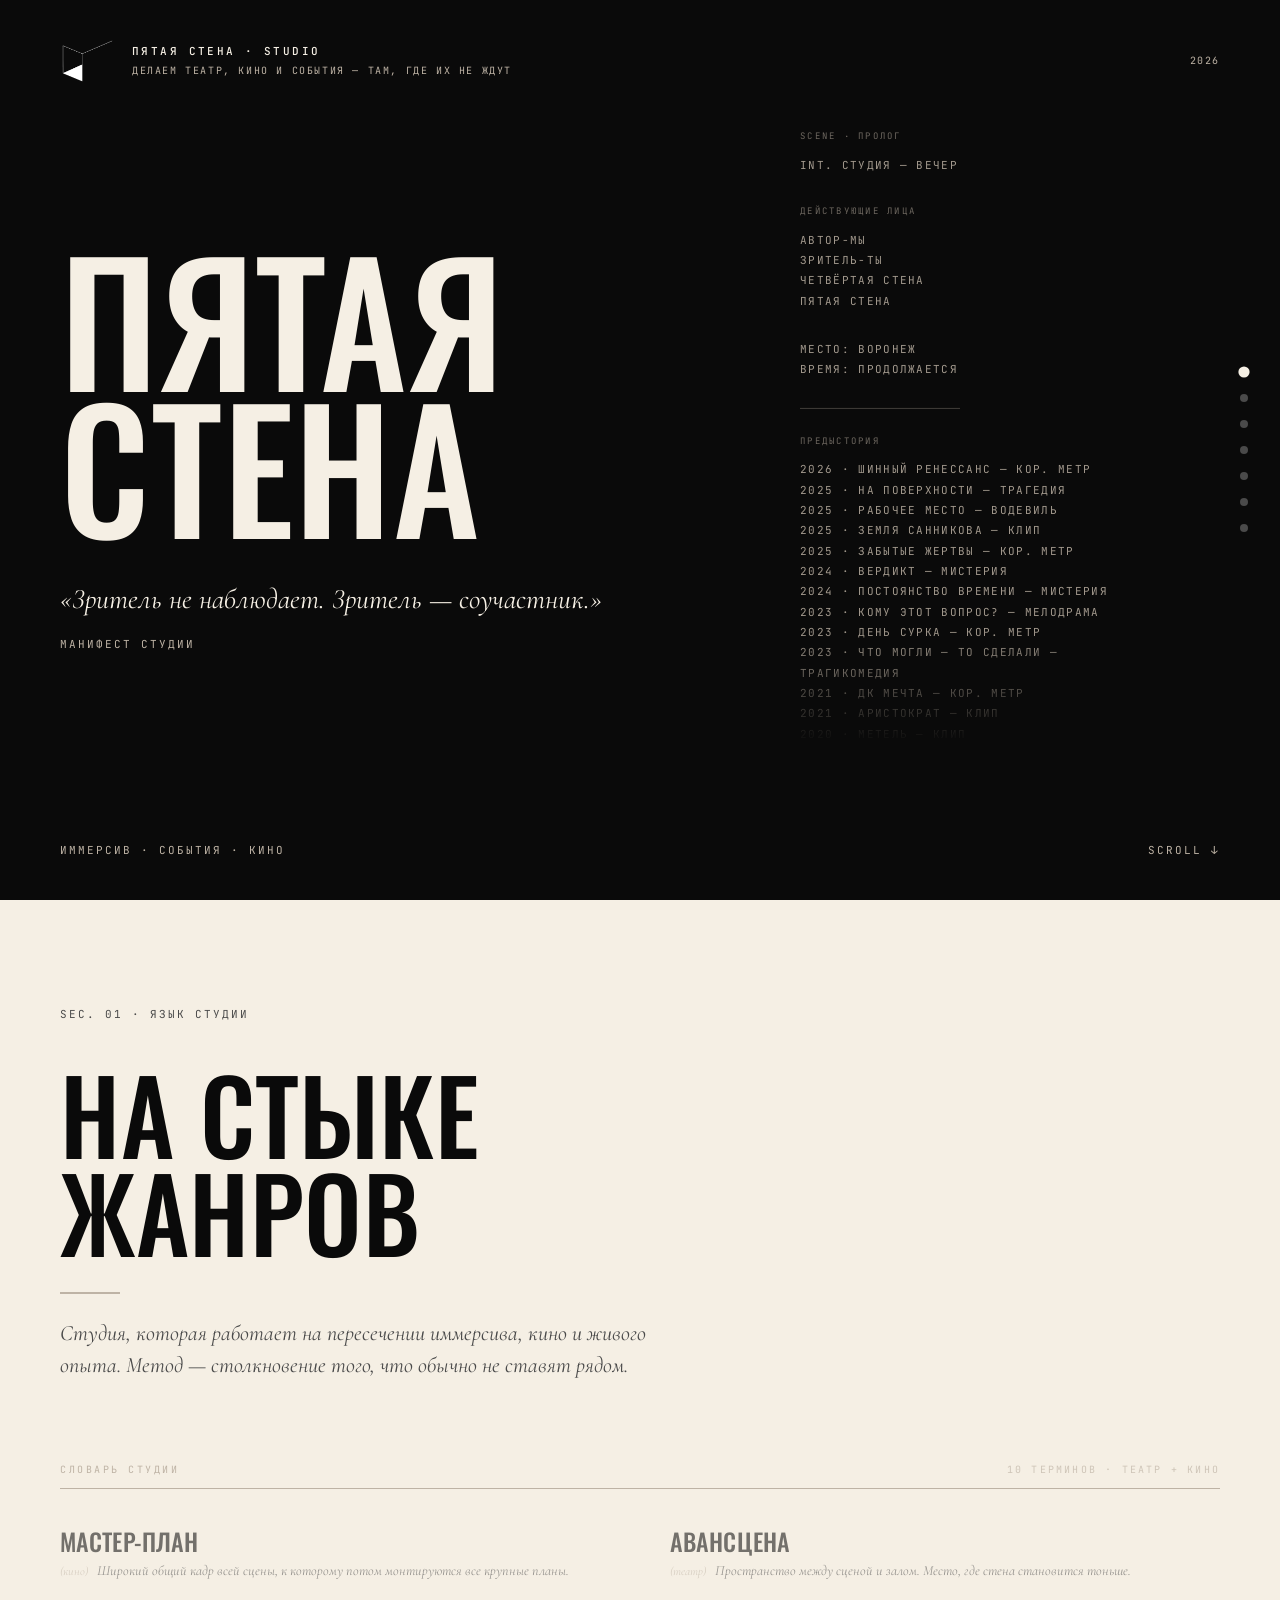
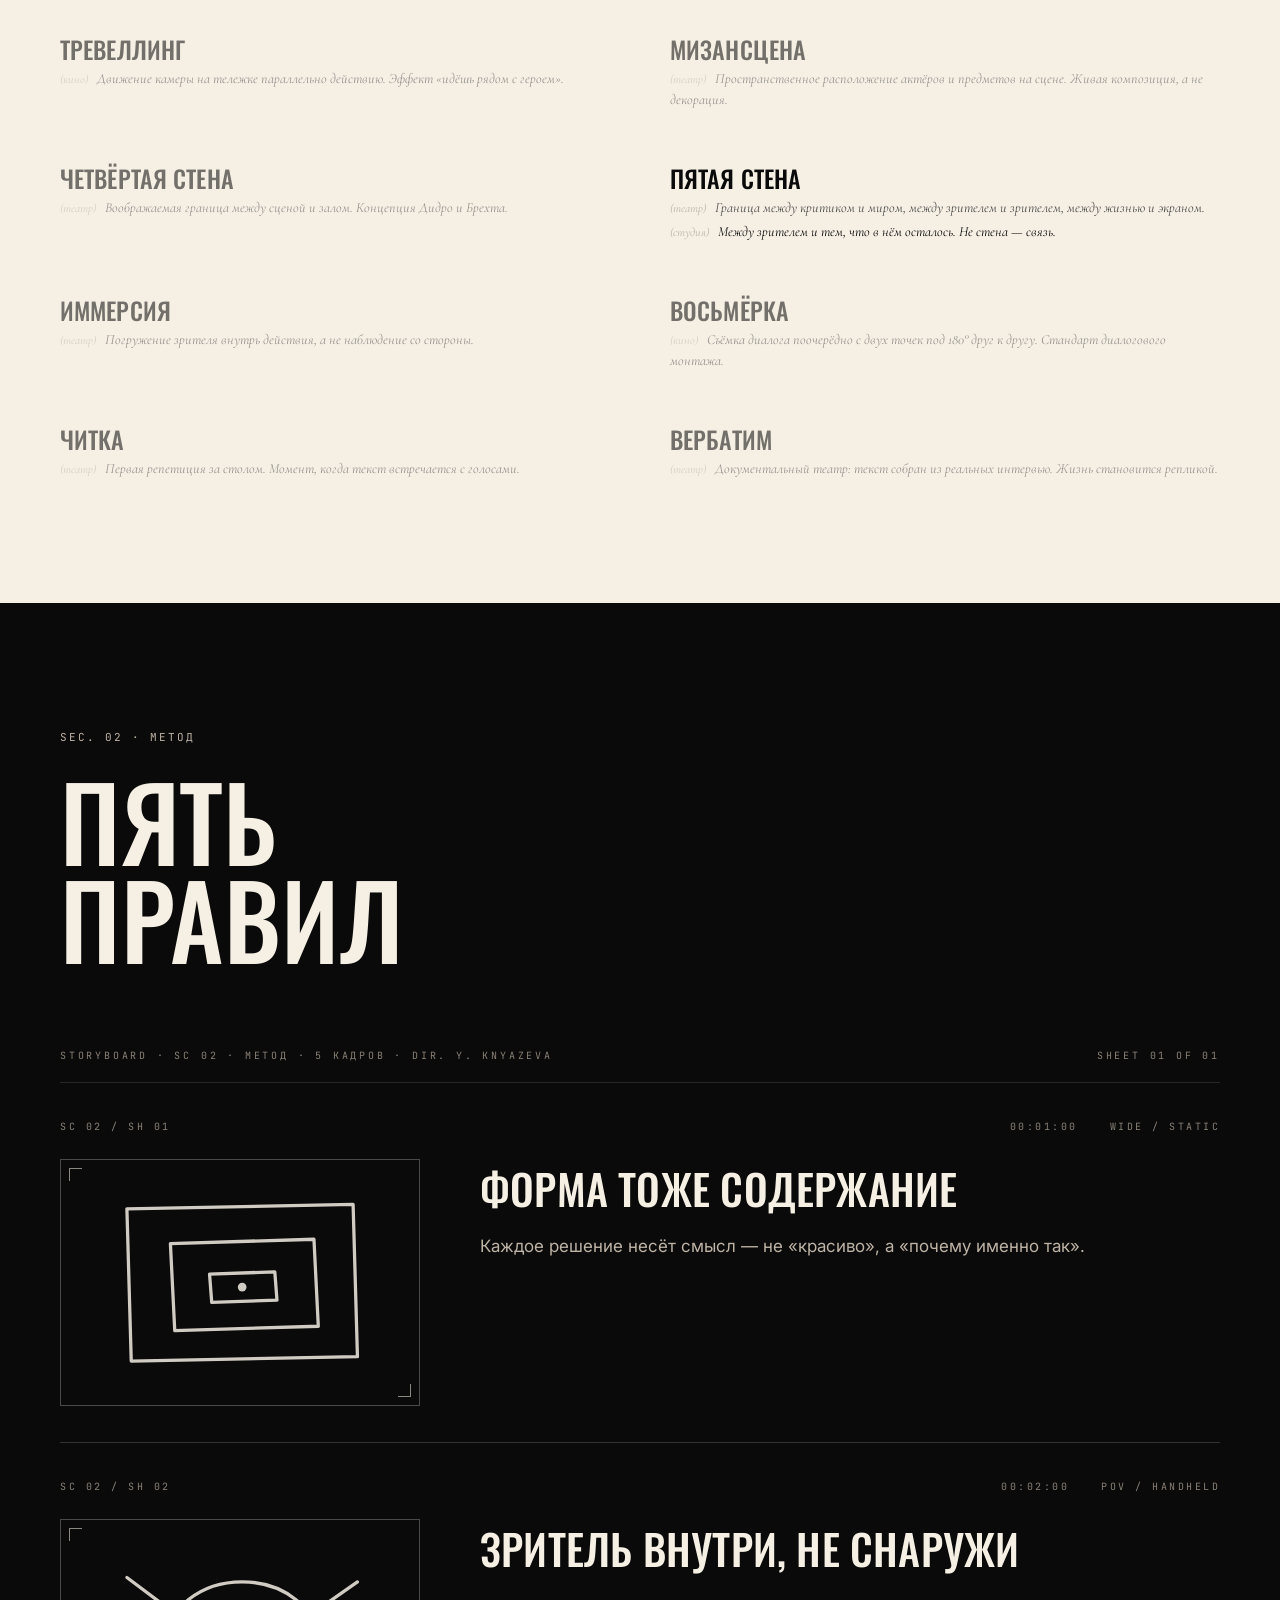
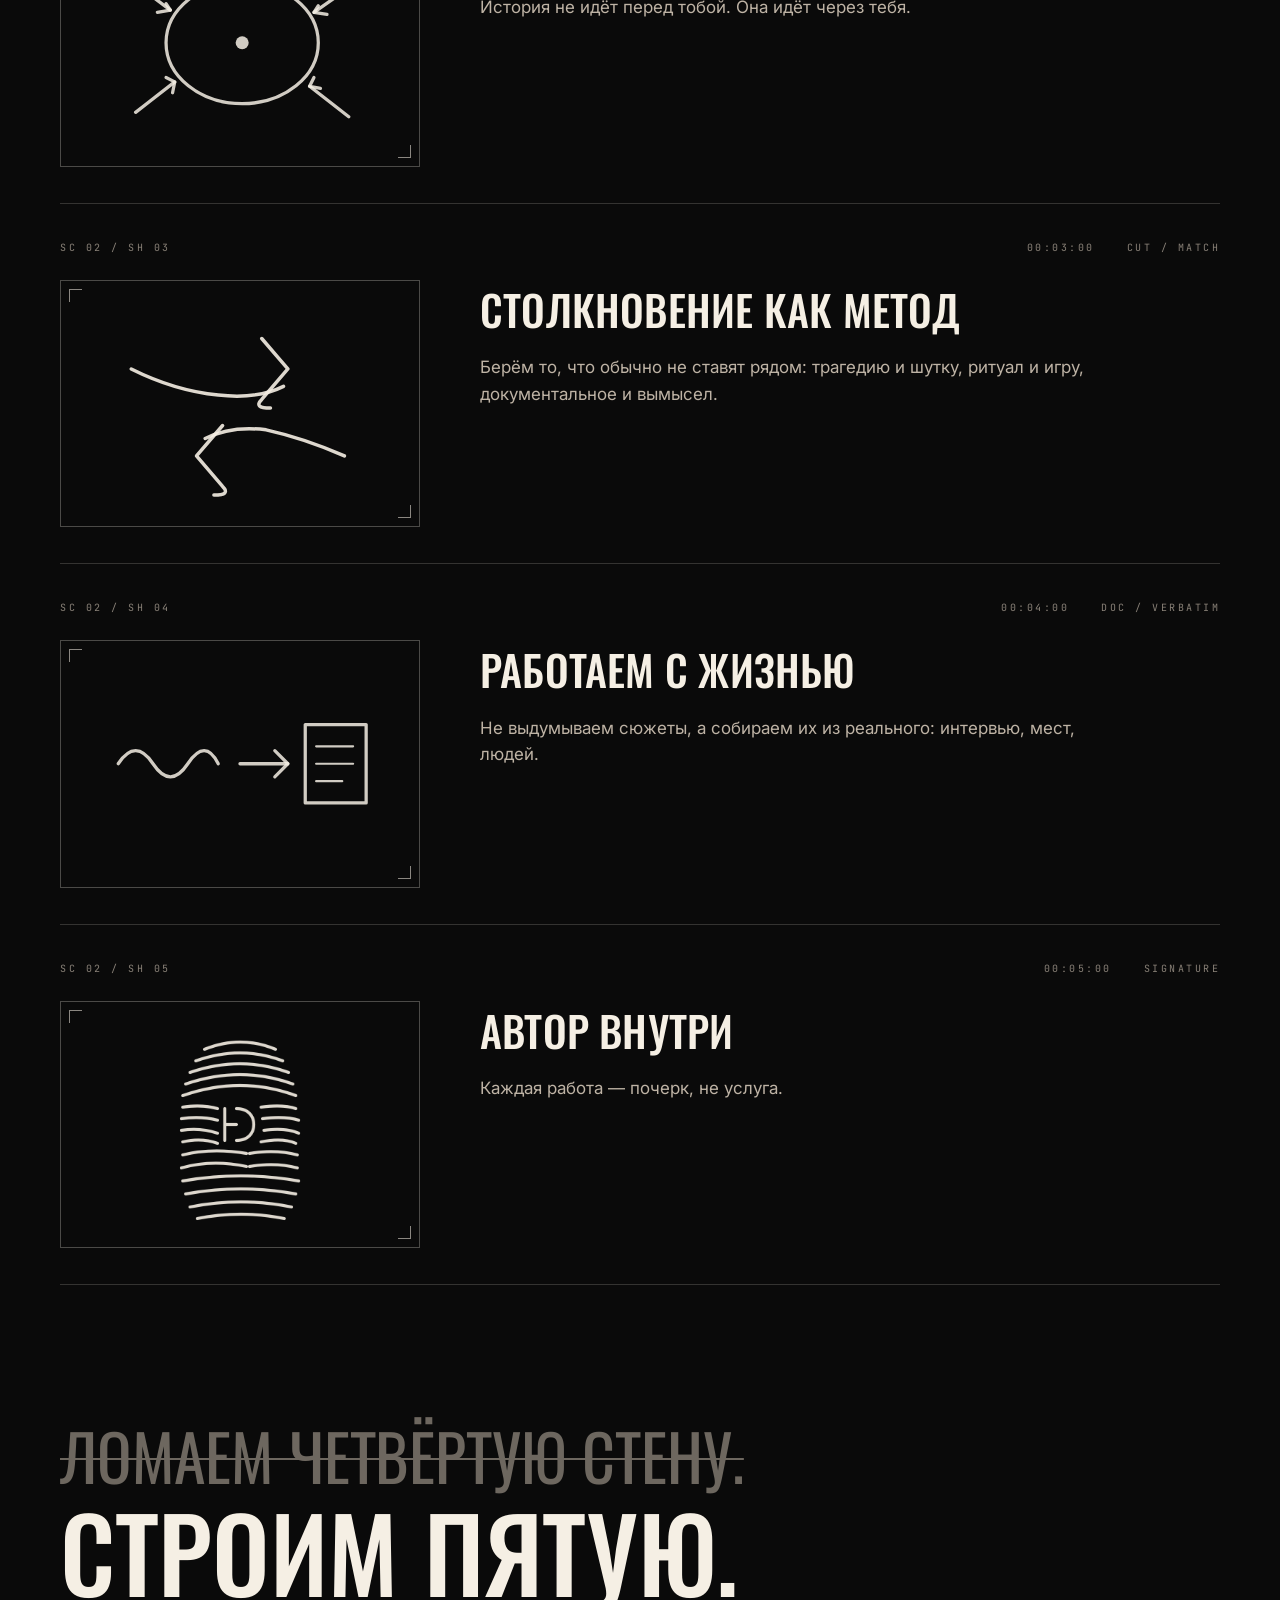
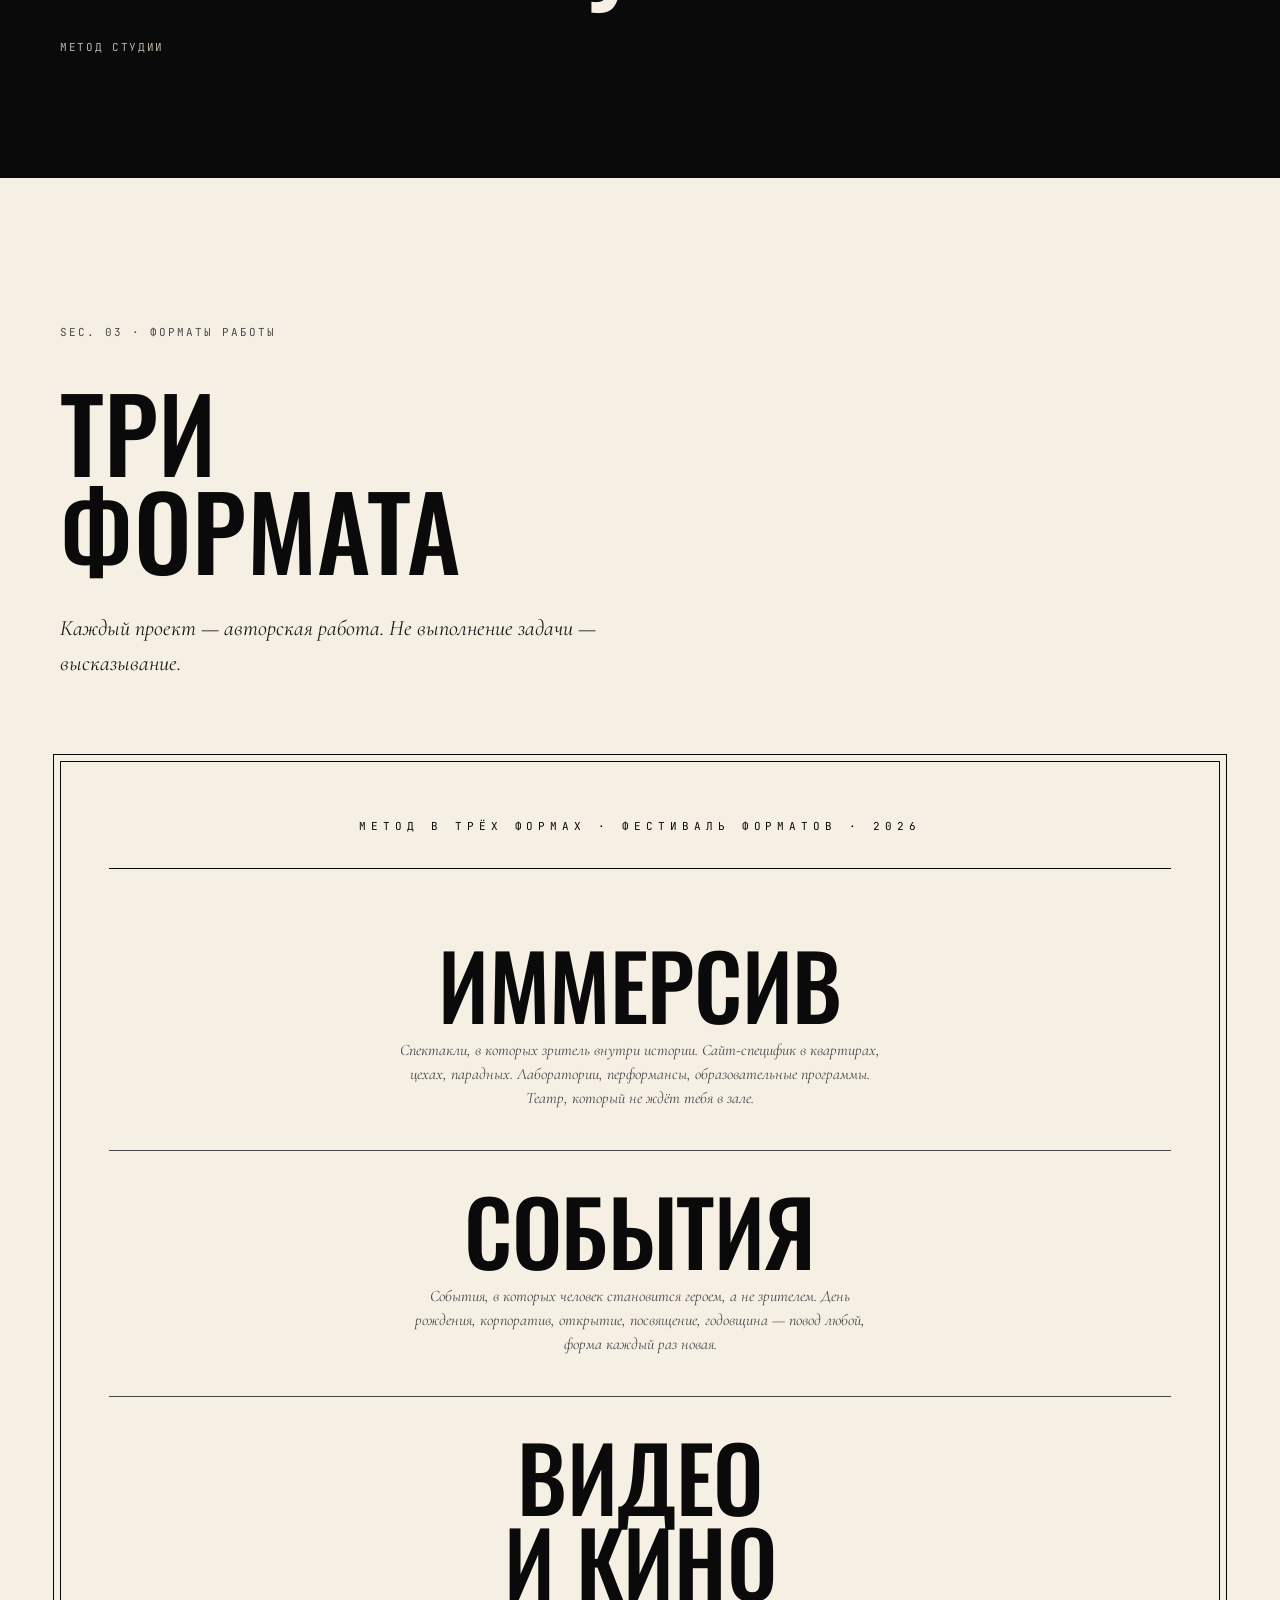
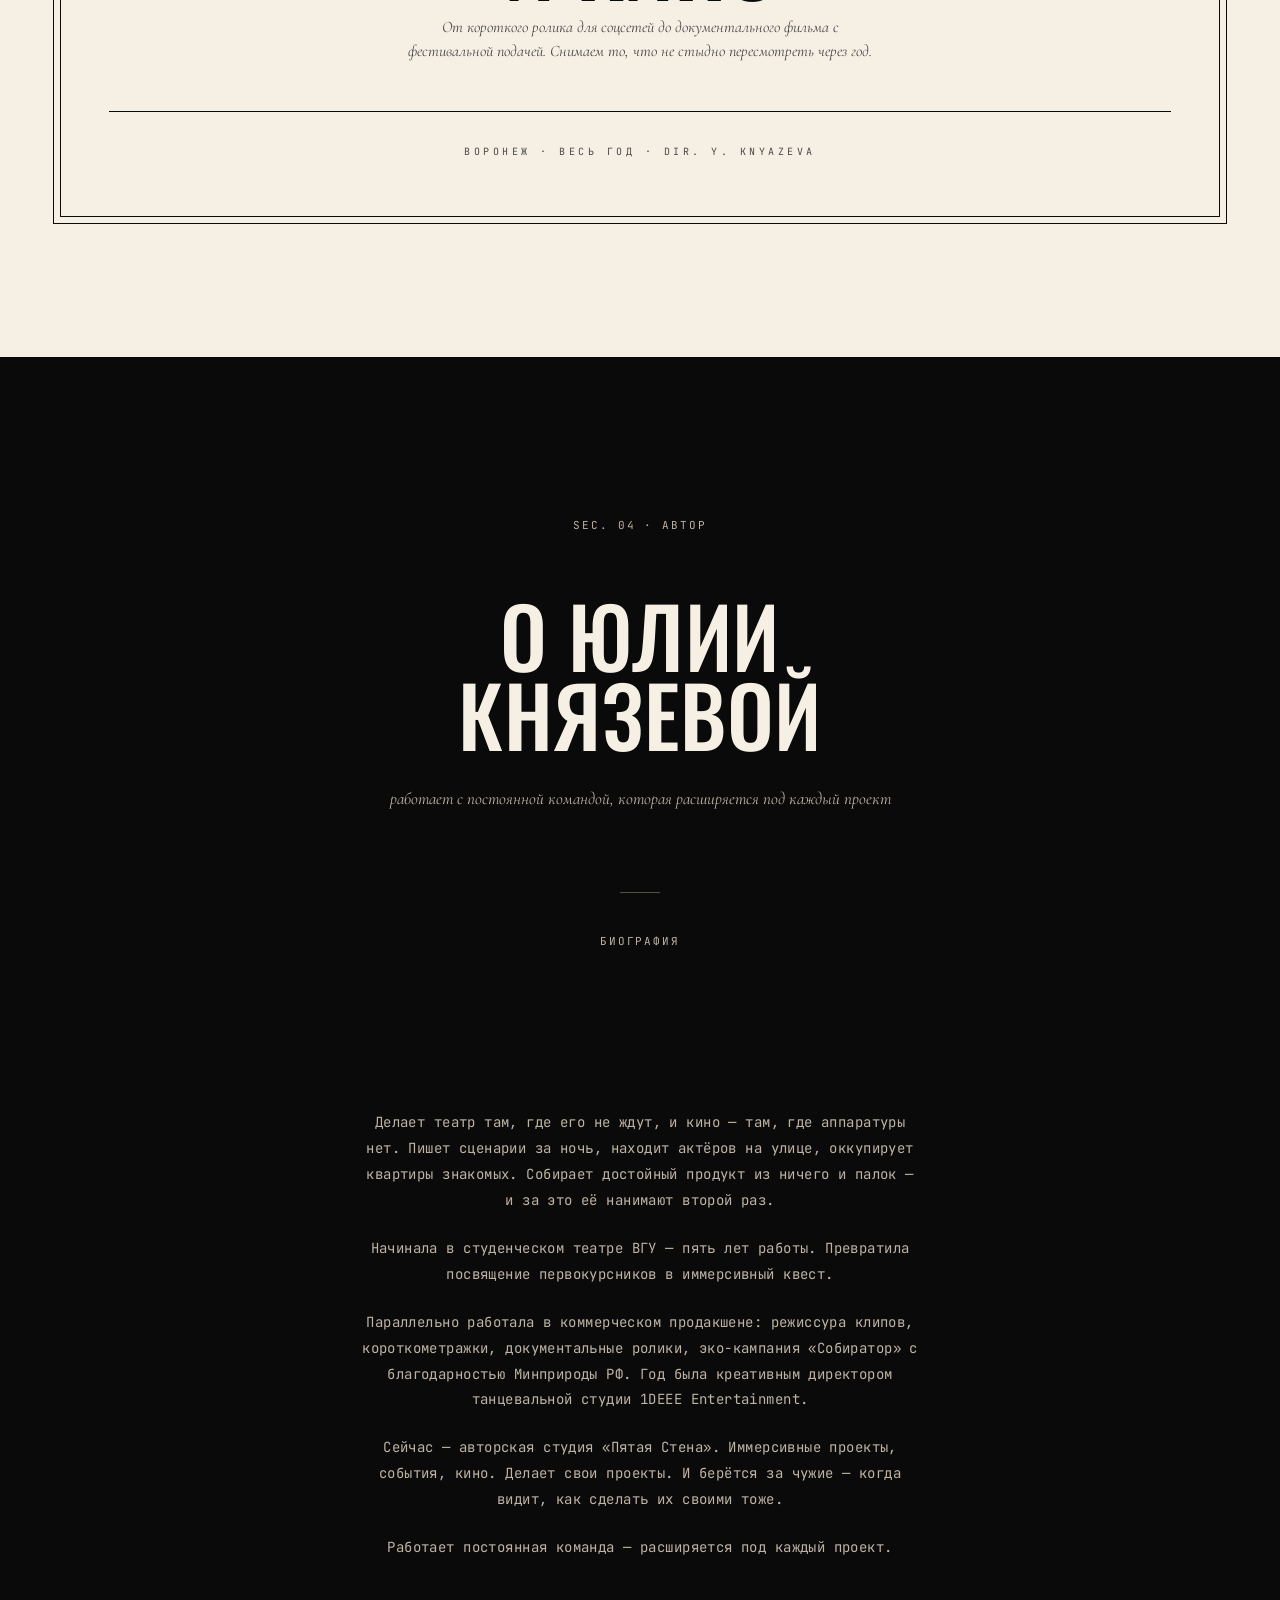
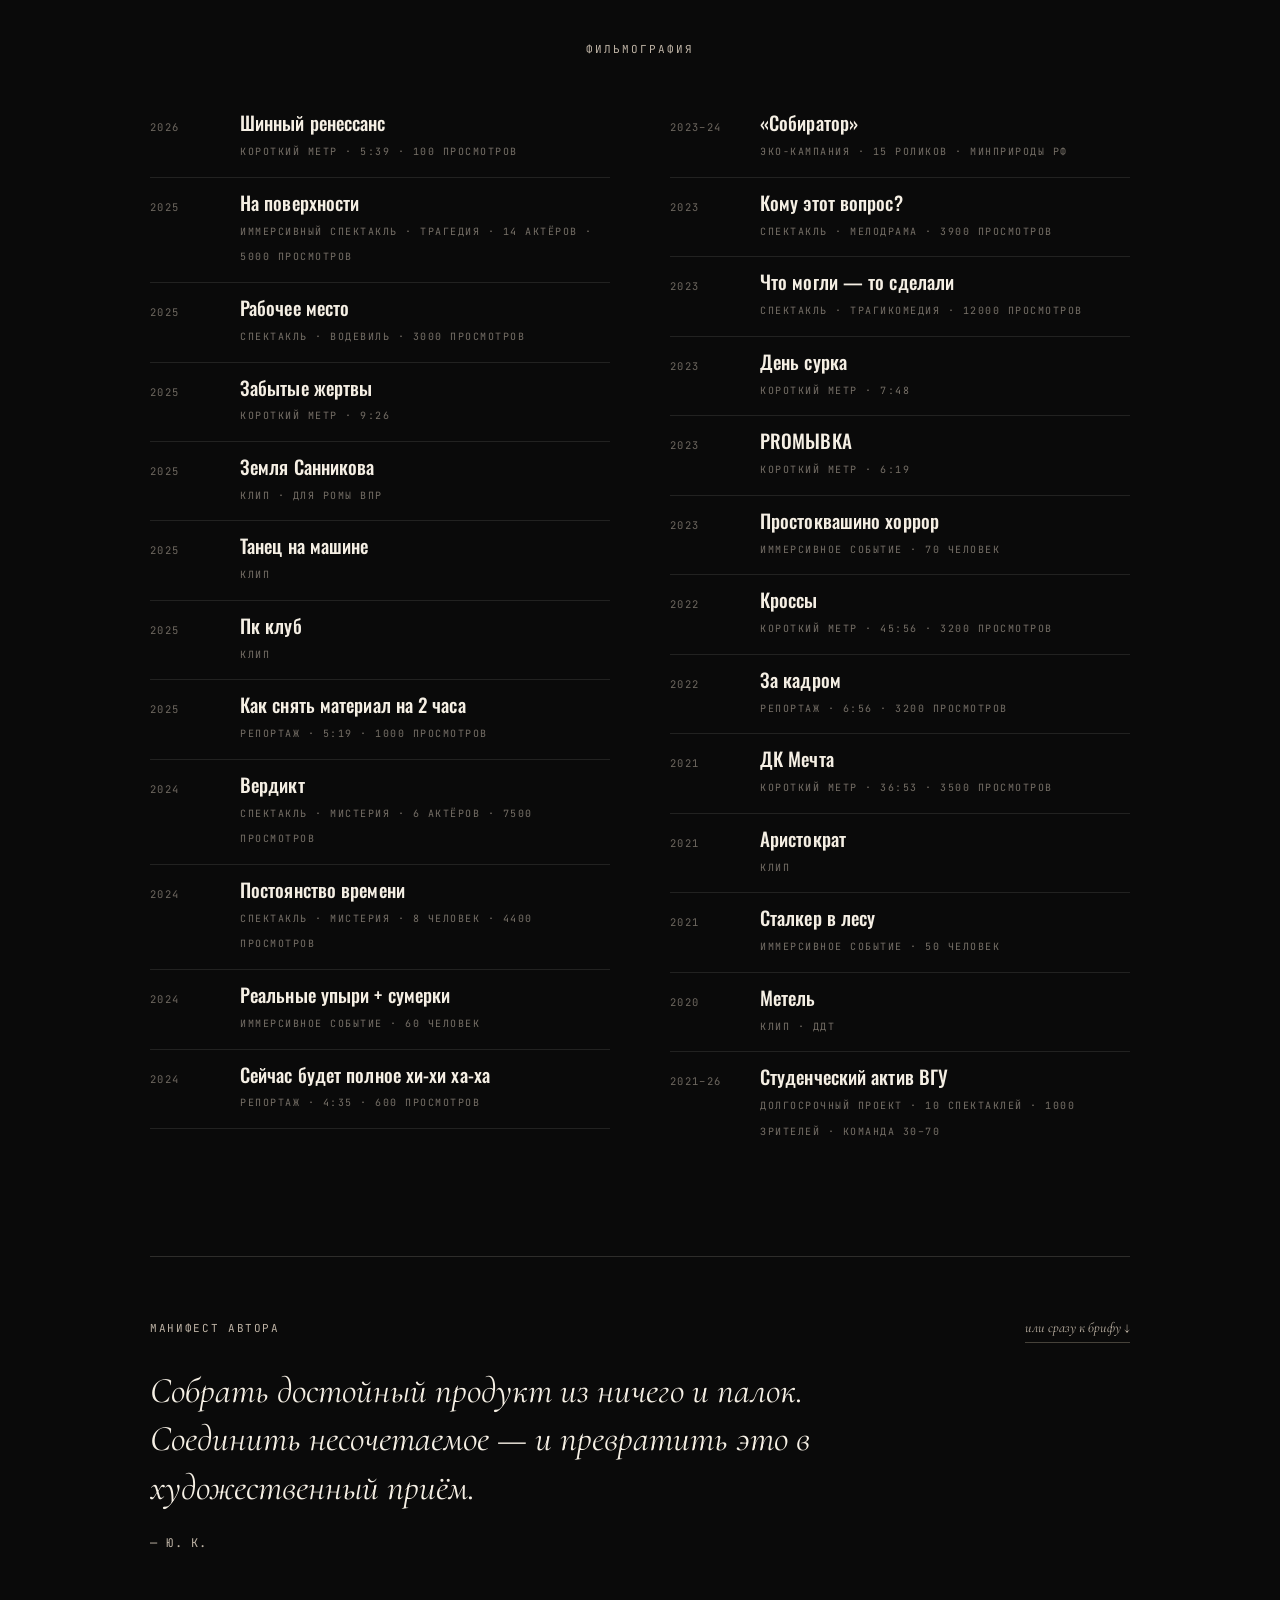
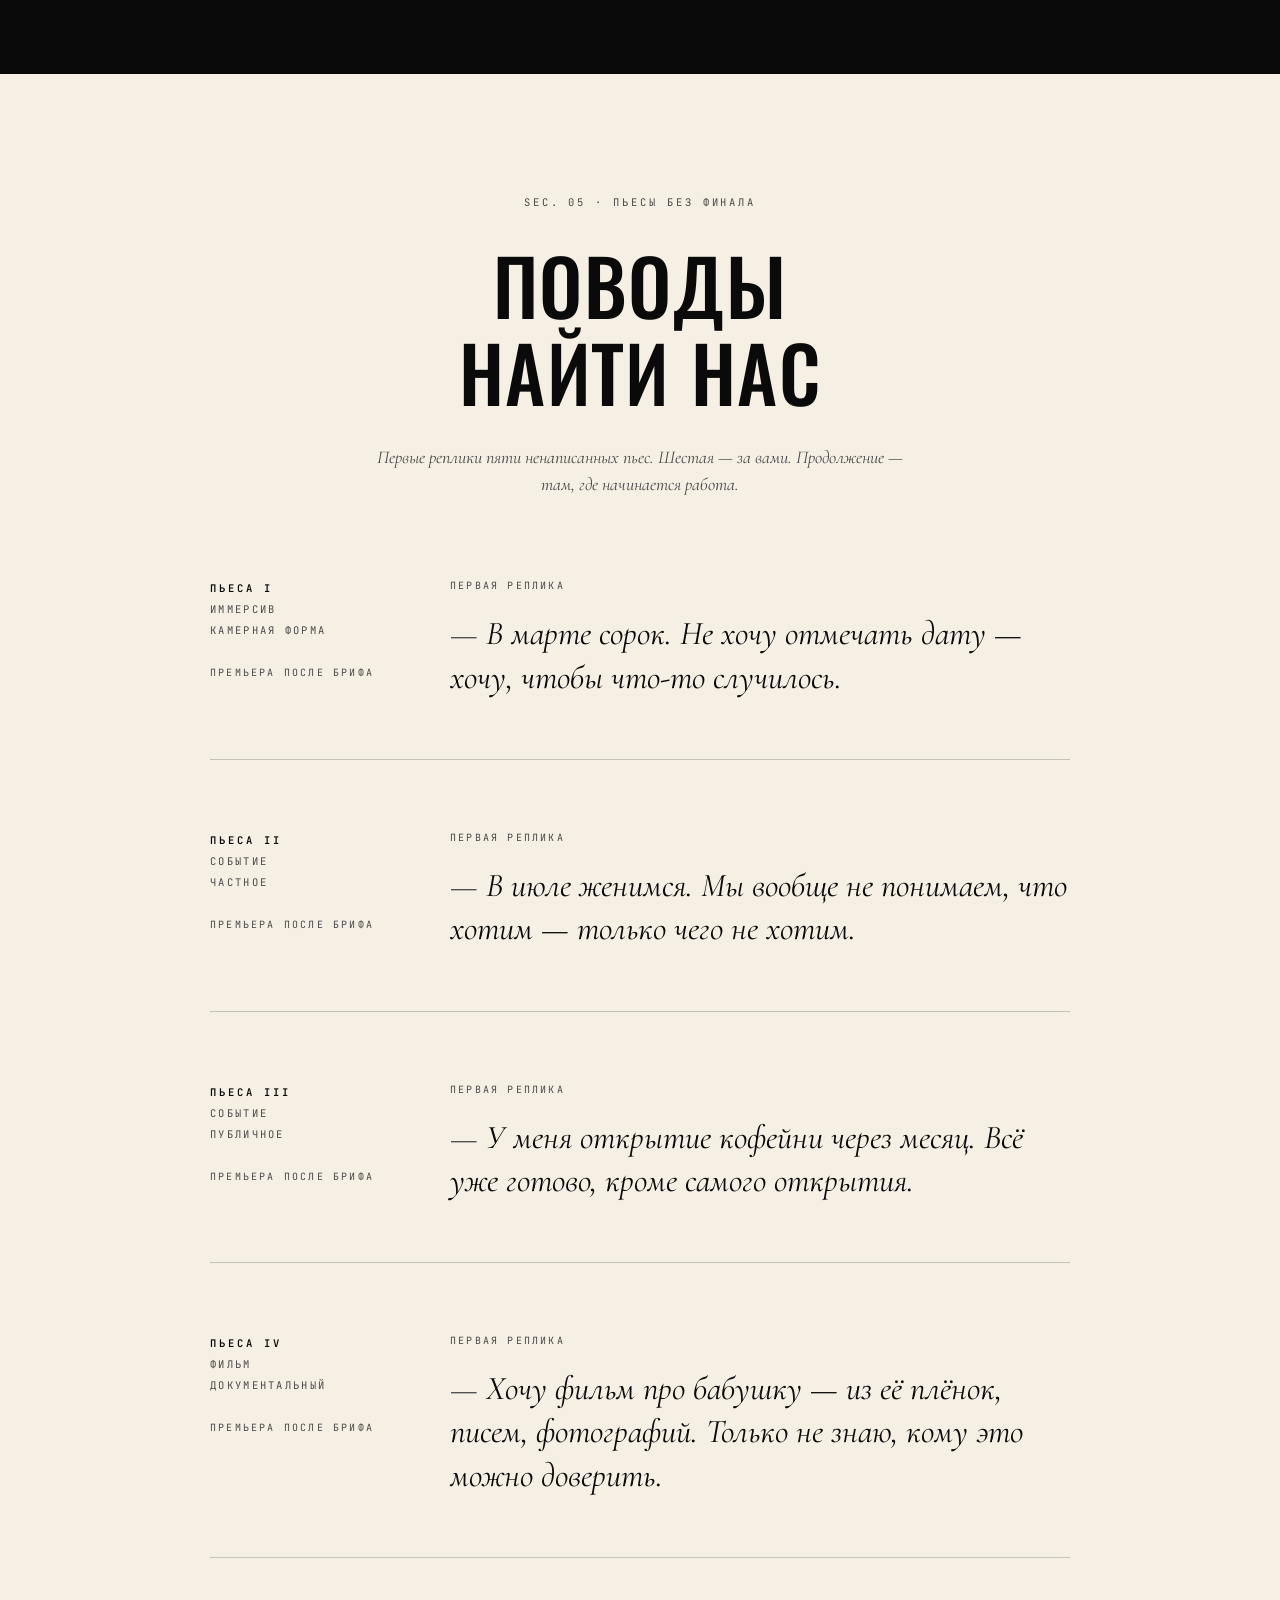
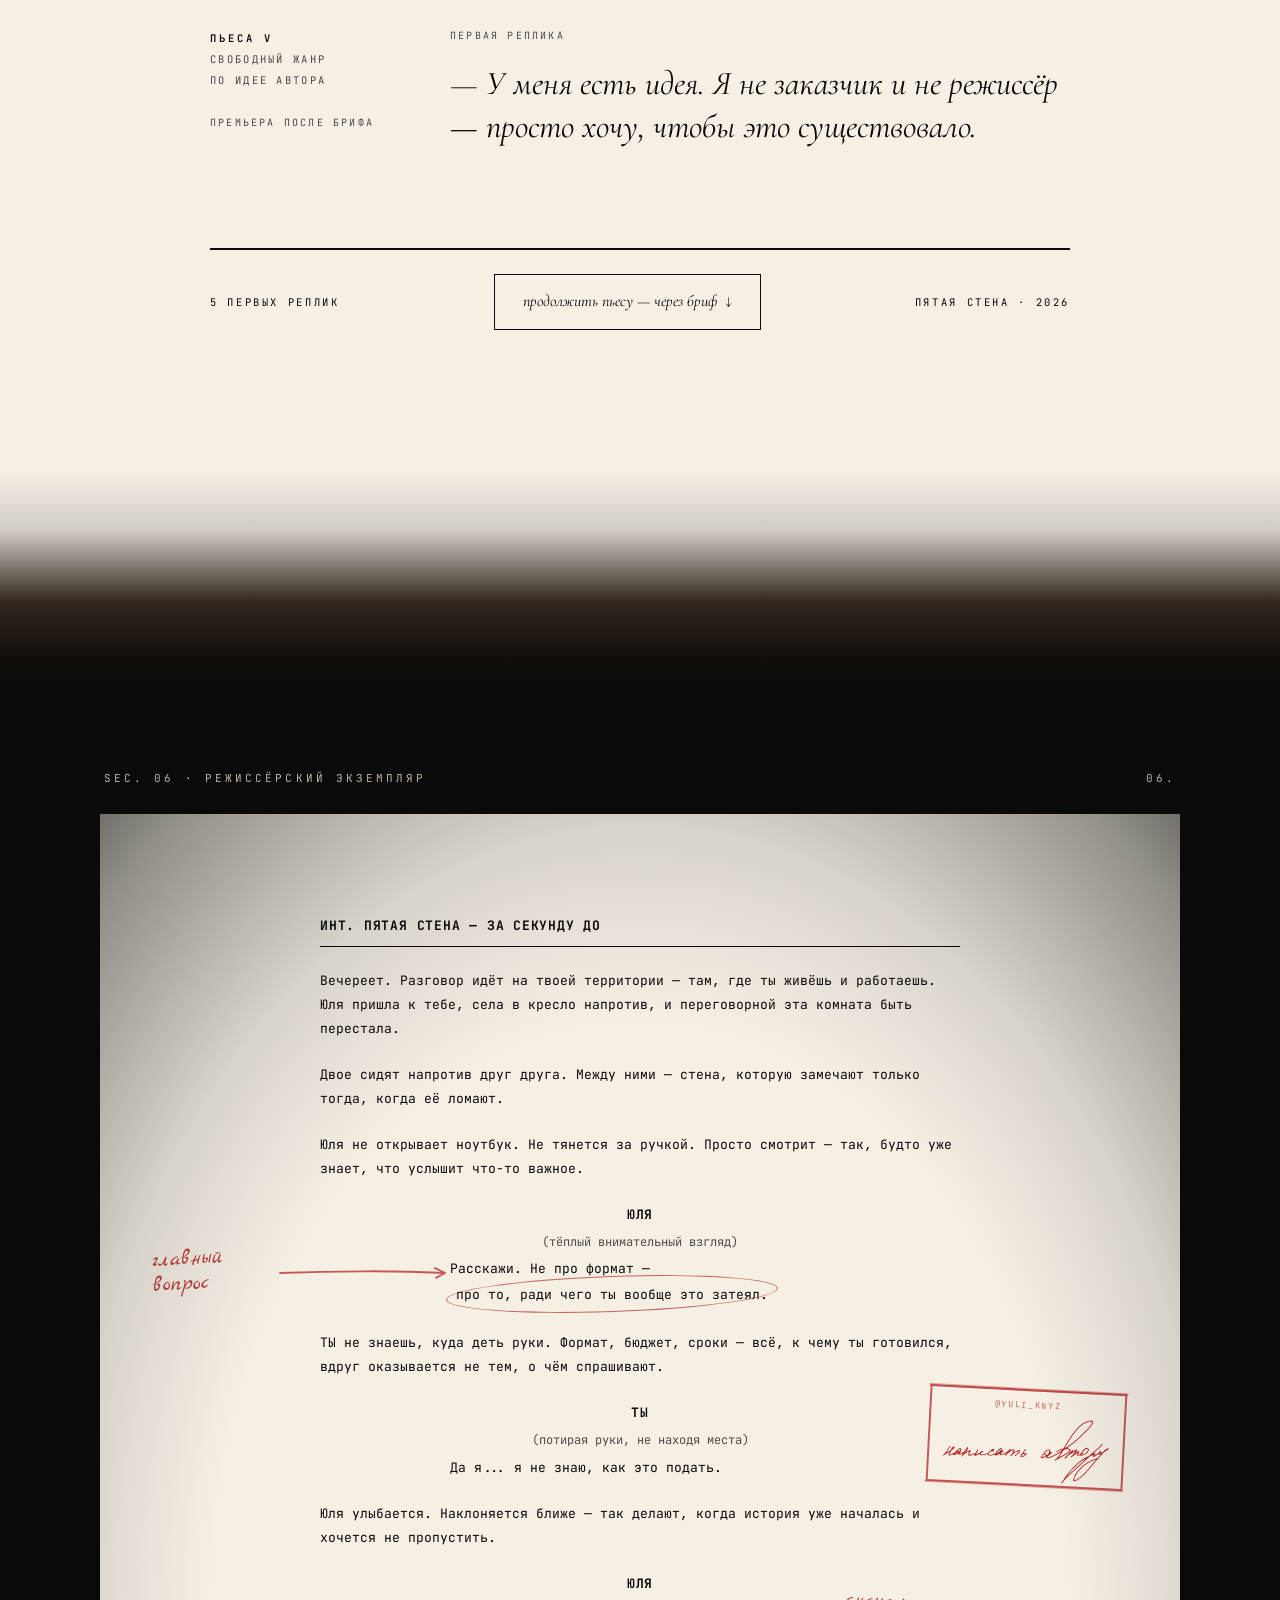
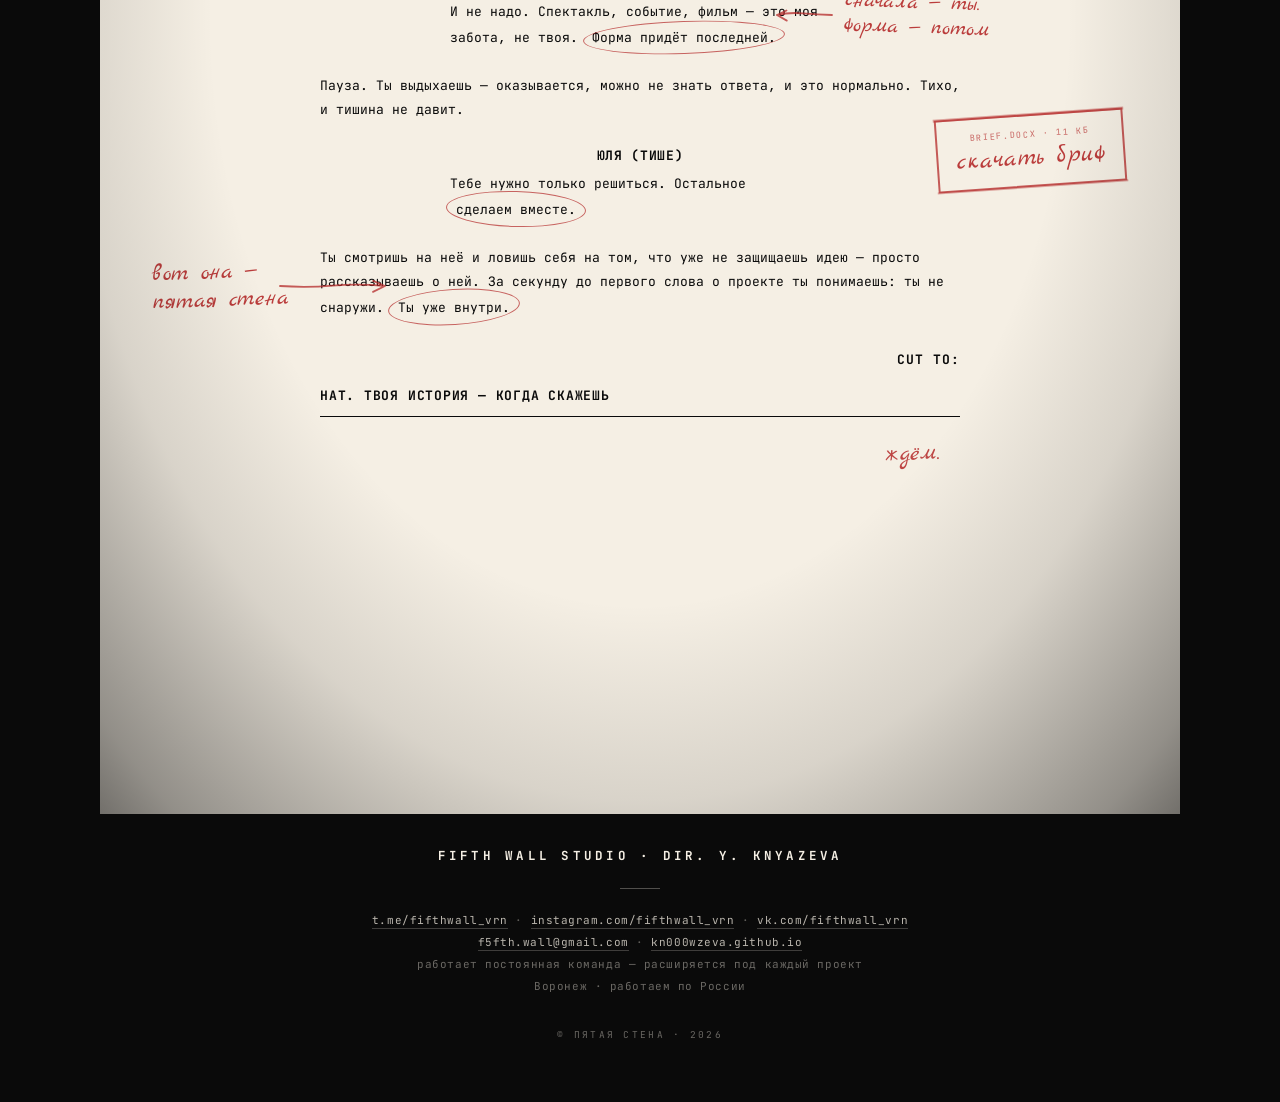
==== commit 26afc936: "update" ====
--- a/index.html
+++ b/index.html
@@ -891,6 +891,25 @@
       z-index: 2;
     }
 
+    /* Мобильная инлайн-версия режиссёрских пометок:
+       на десктопе скрыта — там пометки живут на полях (.w2-note-new).
+       На узком экране полей нет, поэтому пометка «подтягивается» под
+       нужную реплику и указывает на неё стрелкой вверх. */
+    .w2-note-mobile {
+      display: none;
+      text-align: center;
+      font-family: 'Marck Script', cursive;
+      font-size: 23px; line-height: 1.2;
+      color: rgba(180, 40, 40, 0.9);
+      margin: -10px auto 24px;
+      transform: rotate(-1.5deg);
+    }
+    .w2-note-mobile .arr {
+      display: inline-block;
+      margin-right: 5px;
+      opacity: 0.7;
+    }
+
     /* СТРЕЛКА (рукописная) */
     .w2-hand-arrow {
       position: absolute;
@@ -1011,10 +1030,37 @@
     }
 
 
-    @media (max-width: 900px) {
-      .w2-sheet { padding: 30px 40px 40px; min-height: auto; }
+    /* ПЛАНШЕТ И УЖЕ (iPad Air — 820px и т.п.).
+       Ниже 1100px лист перестаёт быть «десктопным»: паддинги схлопываются,
+       сценарий переливается, и абсолютные координаты пометок на полях
+       (.w2-note-new / .w2-arrow-svg — они подогнаны под лист 1100px с
+       паддингом 100px) начинают промахиваться мимо реплик. Поэтому здесь
+       поля отключаются целиком, а пометки берутся инлайновые. */
+    @media (max-width: 1180px) {
+      .w2-sheet { padding: 40px 48px 48px; min-height: auto; }
       .w2-margin-note, .w2-hand-arrow, .w2-stamp, .w2-holes { position: static; transform: none; margin: 20px auto; text-align: center; max-width: 300px; }
       .w2-holes { display: none; }
+
+      /* Пометки на полях и стрелки прячем — полей больше нет.
+         Штампы-кнопки (.w2-stamp) НЕ прячем: они переезжают вниз листа. */
+      .w2-note-new, .w2-arrow-svg, .w2-hand-arrow, .w2-margin-note { display: none !important; }
+
+      /* Режиссёрские пометки — инлайн под нужной репликой */
+      .w2-note-mobile { display: block; }
+
+      /* ШТАМПЫ-КНОПКИ — из полей переезжают вниз листа, столбиком по центру */
+      .w2-stamps {
+        display: flex; flex-direction: column; align-items: center;
+        gap: 30px; margin: 46px auto 6px;
+      }
+      .w2-stamp {
+        position: static !important;
+        margin: 0 !important;
+        transform: rotate(-2deg);
+      }
+      .w2-stamp-tg { transform: rotate(2deg); }
+      .w2-stamp:hover { transform: rotate(-1deg) scale(1.03); }
+      .w2-stamp-tg:hover { transform: rotate(3deg) scale(1.03); }
     }
 
     /* ВИНЬЕТКА — единственный источник затемнения краёв листа.
@@ -1040,13 +1086,12 @@
           rgba(10,10,10,0.7) 92%,
           var(--scena) 100%);
       }
-      /* Все режиссёрские пометки на полях — прячем: на узком экране им негде жить */
-      .w2-note-new, .w2-arrow-svg, .w2-hand-arrow, .w2-stamp, .w2-margin-note { display: none !important; }
       /* Лист занимает больше места */
       .w2-sheet { padding: 24px 20px 30px; }
       .w2-toplabel { font-size: 9px; padding: 20px 24px; }
       .w2-fade-in { height: 160px; margin-bottom: 30px; }
       .contact .container { padding: 0 20px; }
+      .w2-hand-img { width: 150px; }
     }
   </style>
 
@@ -1092,16 +1137,6 @@
         </svg>
       </span>
 
-      <!-- ШТАМПЫ-КНОПКИ -->
-      <a href="brief.docx" download class="w2-stamp w2-stamp-brief">
-        <span class="top">brief.docx · 11 КБ</span>
-        <span class="act">скачать бриф</span>
-      </a>
-      <a href="https://t.me/yuli_knyz" target="_blank" rel="noopener" class="w2-stamp w2-stamp-tg w2-stamp-hand">
-        <span class="top">@yuli_knyz</span>
-        <img src="napisat_avtoru_clean1.png" alt="написать автору" class="w2-hand-img">
-      </a>
-
       <!-- СЦЕНАРНЫЙ ТЕКСТ -->
       <div class="w2-script">
         <div class="w2-slug">ИНТ. ПЯТАЯ СТЕНА — ЗА СЕКУНДУ ДО</div>
@@ -1121,8 +1156,9 @@
         <div class="w2-character">Юля</div>
         <div class="w2-paren">(тёплый внимательный взгляд)</div>
         <div class="w2-dialogue">
-          Расскажи. Не про формат — <span class="w2-circle">про то, ради чего ты вообще это затеял</span>.
-        </div>
+          Расскажи. Не про формат — <span class="w2-circle">про то, ради чего ты вообще это затеял.</span>
+        </div>
+        <div class="w2-note-mobile"><span class="arr">↑</span>главный вопрос</div>
 
         <div class="w2-action">
           ТЫ не знаешь, куда деть руки. Формат, бюджет, сроки — всё, к чему ты готовился, вдруг оказывается не тем, о чём спрашивают.
@@ -1140,8 +1176,9 @@
 
         <div class="w2-character">Юля</div>
         <div class="w2-dialogue">
-          И не надо. Спектакль, событие, фильм — это моя забота, не твоя. <span class="w2-circle tight">Форма придёт последней</span>.
-        </div>
+          И не надо. Спектакль, событие, фильм — это моя забота, не твоя. <span class="w2-circle tight">Форма придёт последней.</span>
+        </div>
+        <div class="w2-note-mobile"><span class="arr">↑</span>сначала — ты. форма — потом</div>
 
         <div class="w2-action">
           Пауза. Ты выдыхаешь — оказывается, можно не знать ответа, и это нормально. Тихо, и тишина не давит.
@@ -1149,12 +1186,13 @@
 
         <div class="w2-character">Юля (тише)</div>
         <div class="w2-dialogue">
-          Тебе нужно только решиться. Остальное <span class="w2-circle rot2">сделаем вместе</span>.
+          Тебе нужно только решиться. Остальное <span class="w2-circle rot2">сделаем вместе.</span>
         </div>
 
         <div class="w2-action">
-          Ты смотришь на неё и ловишь себя на том, что уже не защищаешь идею — просто рассказываешь о ней. За секунду до первого слова о проекте ты понимаешь: ты не снаружи. <span class="w2-circle rot3">Ты уже внутри</span>.
-        </div>
+          Ты смотришь на неё и ловишь себя на том, что уже не защищаешь идею — просто рассказываешь о ней. За секунду до первого слова о проекте ты понимаешь: ты не снаружи. <span class="w2-circle rot3">Ты уже внутри.</span>
+        </div>
+        <div class="w2-note-mobile">вот она — пятая стена<span class="arr">↑</span></div>
 
         <div class="w2-transition" translate="no">CUT TO:</div>
 
@@ -1162,6 +1200,22 @@
         <div style="text-align:right; font-family: 'Marck Script', cursive; font-size: 24px; color: rgba(180,40,40,0.85); transform: rotate(-1.5deg); margin-top: 20px; margin-right: 20px;">
           ждём.
         </div>
+      </div>
+
+      <!-- ШТАМПЫ-КНОПКИ.
+           На десктопе они position:absolute и «прибиты» к полям листа
+           (см. .w2-stamp-brief / .w2-stamp-tg), поэтому их место в DOM
+           значения не имеет. На мобиле position:static — и они выстраиваются
+           здесь, внизу листа, аккуратным столбиком. -->
+      <div class="w2-stamps">
+        <a href="brief.docx" download class="w2-stamp w2-stamp-brief">
+          <span class="top">brief.docx · 11 КБ</span>
+          <span class="act">скачать бриф</span>
+        </a>
+        <a href="https://t.me/yuli_knyz" target="_blank" rel="noopener" class="w2-stamp w2-stamp-tg w2-stamp-hand">
+          <span class="top">@yuli_knyz</span>
+          <img src="napisat_avtoru_clean1.png" alt="написать автору" class="w2-hand-img">
+        </a>
       </div>
 
       <!-- ЗАТЕМНЕНИЕ КРАЁВ -->
--- a/style.css
+++ b/style.css
@@ -1007,7 +1007,7 @@
 
 /* =========== АДАПТИВ =========== */
 
-@media (max-width: 1024px) {
+@media (max-width: 1180px) {
   .container { padding: 0 40px; }
   .shot-row { grid-template-columns: 260px 1fr; gap: 40px; }
   .shot-body h3 { font-size: 32px; }
@@ -1023,15 +1023,39 @@
   .dot::after { display: none; }
 }
 
+/* Планшет (iPad Air — 820px и т.п.).
+   Декоративная колонка справа остаётся, но ужимается: столбик прижимается
+   к краю и сужается, освобождая левую половину экрана. Манифест при этом
+   получает жёсткий потолок ширины — он ложится в две строки и больше не
+   доезжает до колонки. */
+@media (max-width: 1024px) {
+  .right-art .art-stack {
+    right: 40px;
+    max-width: 250px;
+    font-size: 10px;
+    letter-spacing: 0.1em;
+  }
+  .right-art .art-divider { width: 110px; }
+  .stack { padding: 60px 0; }
+  .quote {
+    max-width: 400px;
+    font-size: 22px;
+    text-wrap: balance;
+  }
+}
+
 @media (max-width: 640px) {
   .container { padding: 0 24px; }
   /* HERO v9 на мобильном */
   .top-meta { left: 24px; right: 24px; top: 24px; }
   .top-meta .meta-stack .muted { display: none; }
   .bottom-meta { left: 24px; right: 24px; bottom: 24px; }
+  /* На телефоне колонке справа места нет совсем — прячем, а манифест
+     отпускаем на всю ширину контейнера (потолок в 400px нужен был только
+     чтобы разойтись с колонкой на планшете). */
   .right-art { display: none; }
   .stack { padding: 80px 0 60px; }
-  .quote { font-size: 18px; }
+  .quote { font-size: 18px; max-width: 100%; }
   /* остальные секции */
   .essence, .method, .formats, .requests, .contact { padding: 80px 0; }
   .author .container { padding-top: 80px; padding-bottom: 80px; }
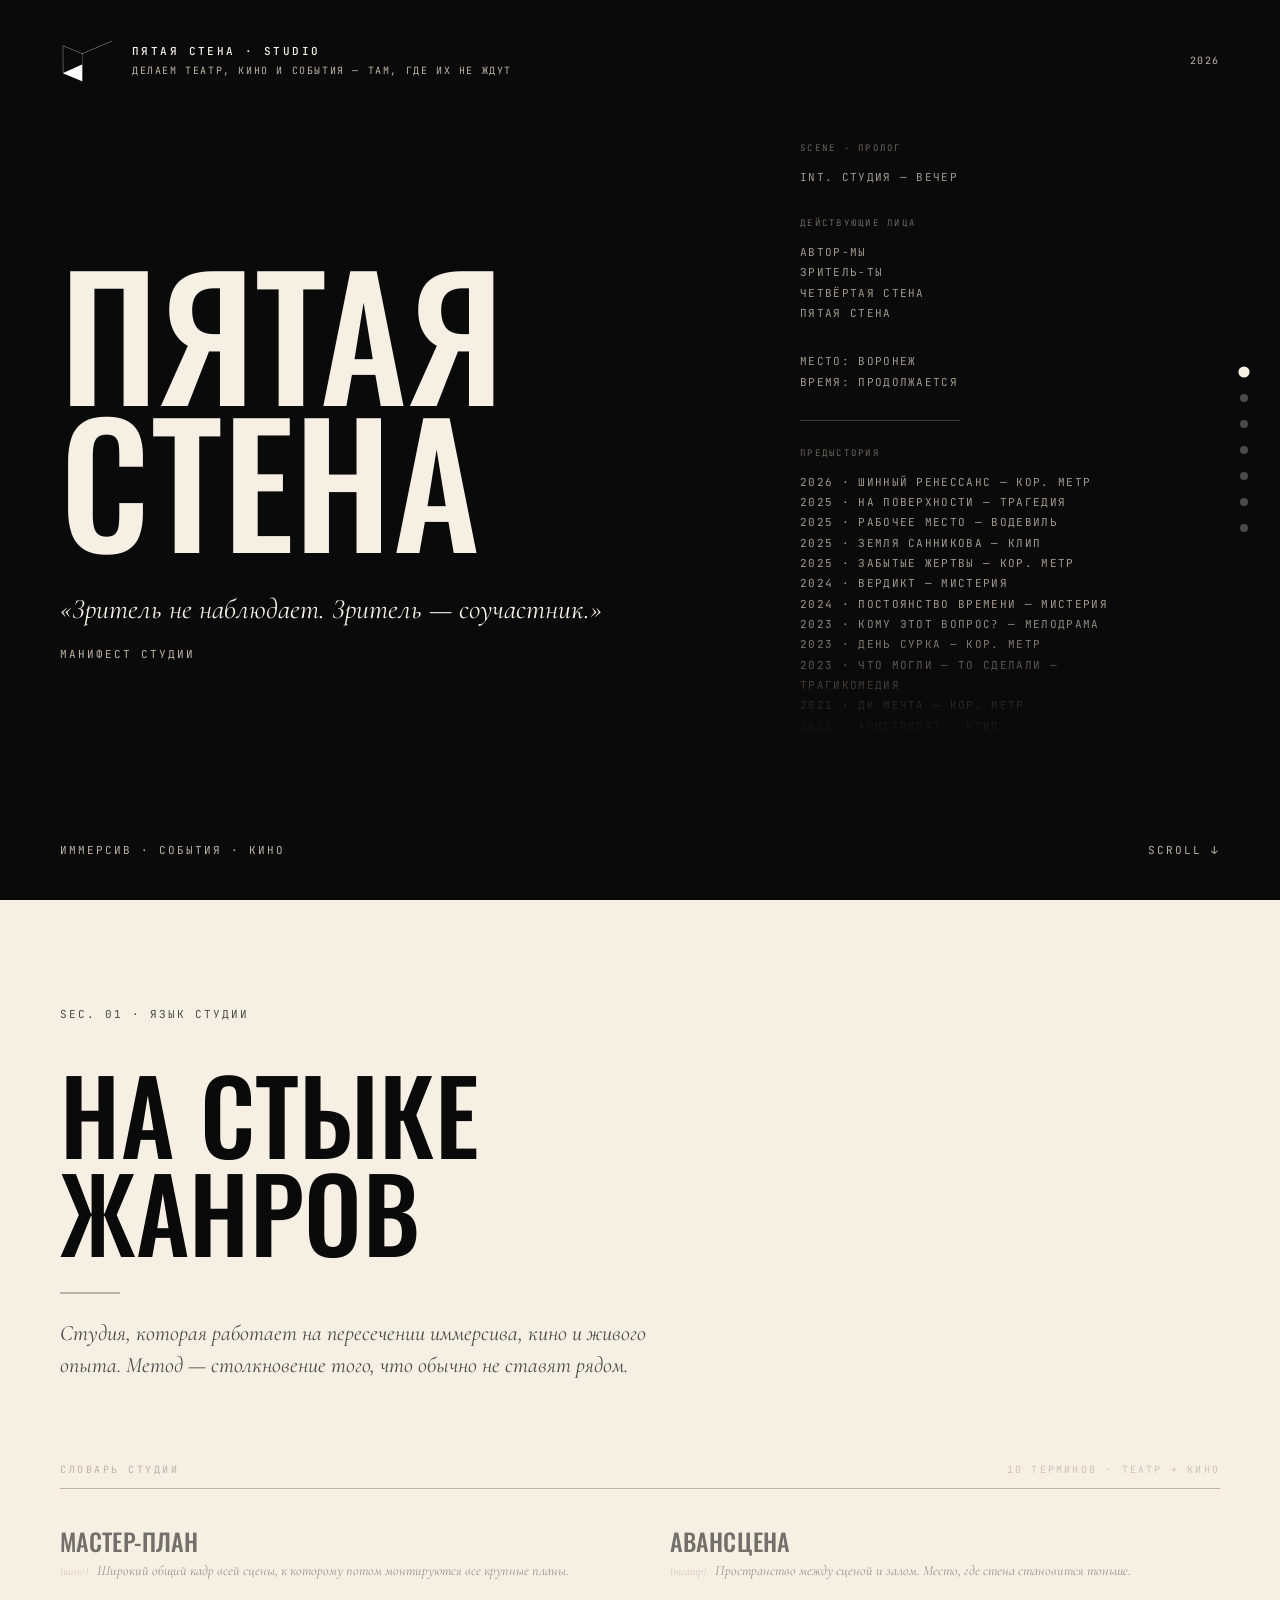
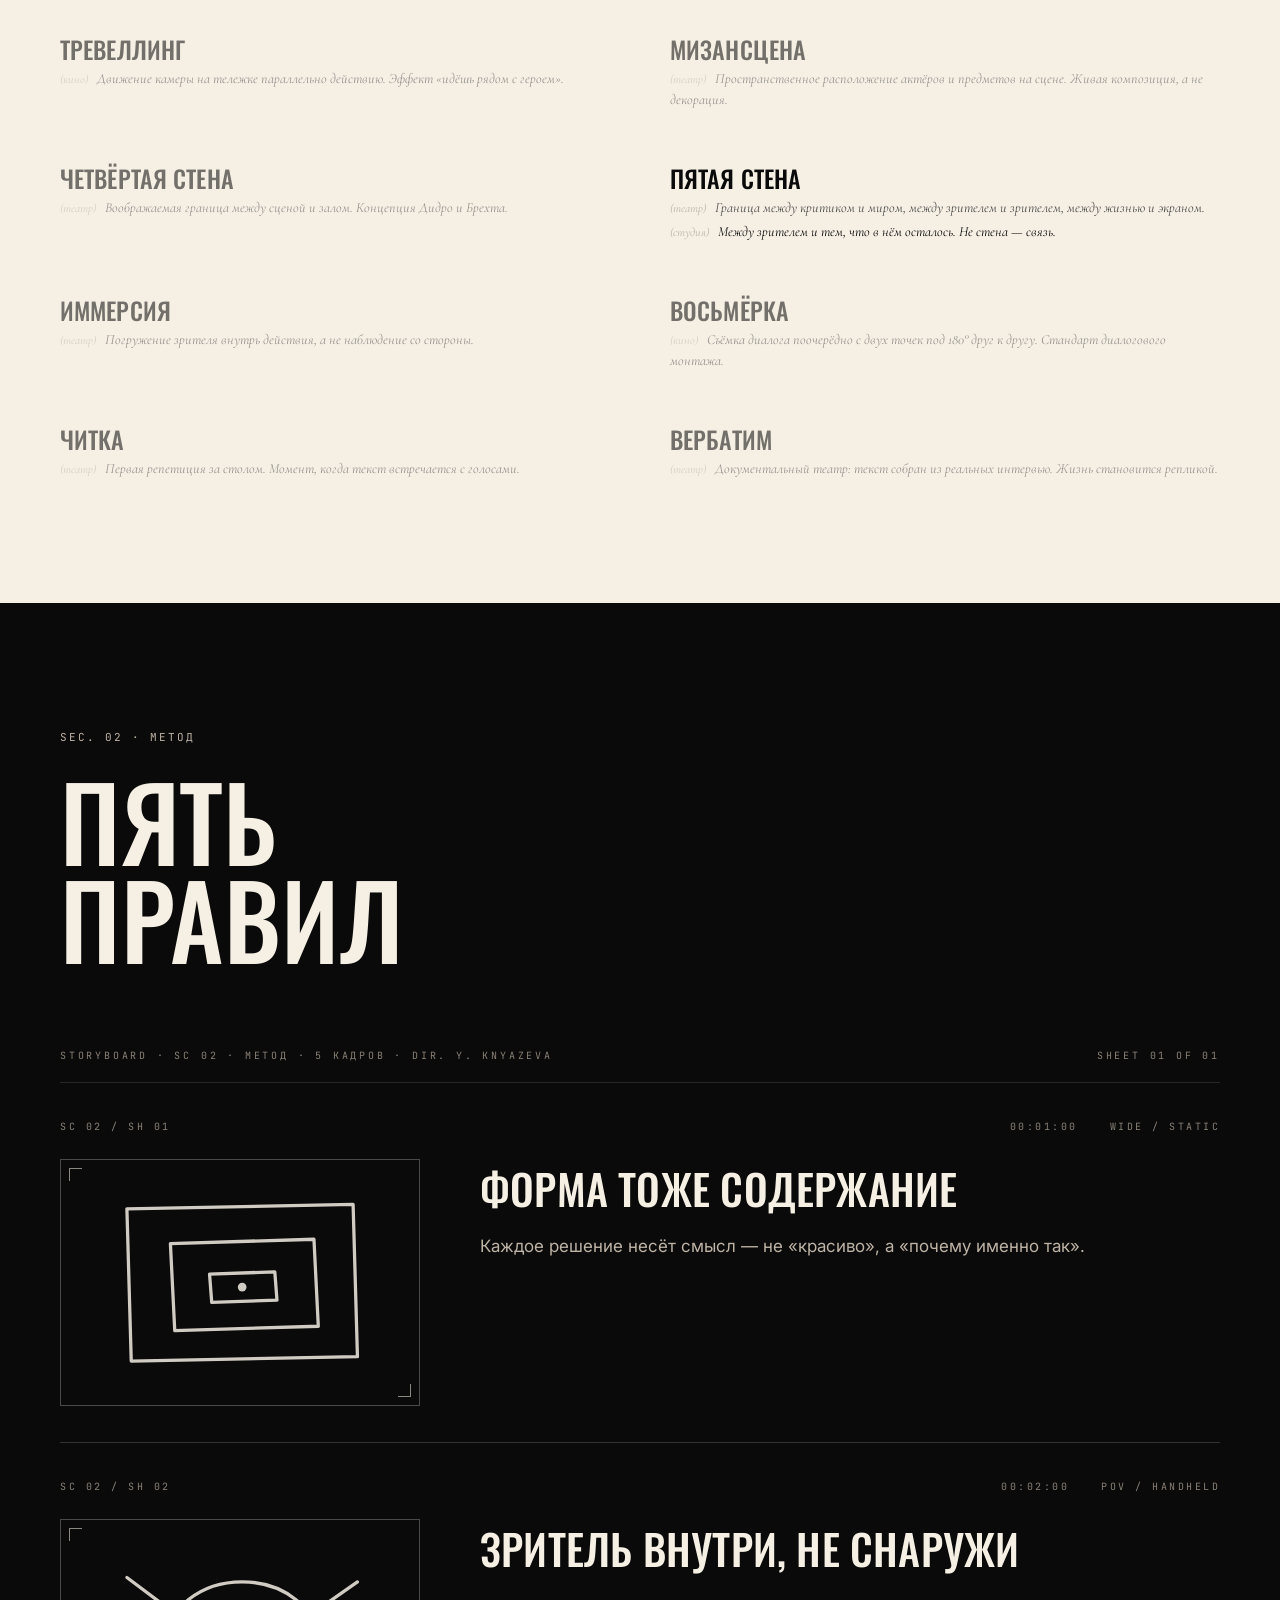
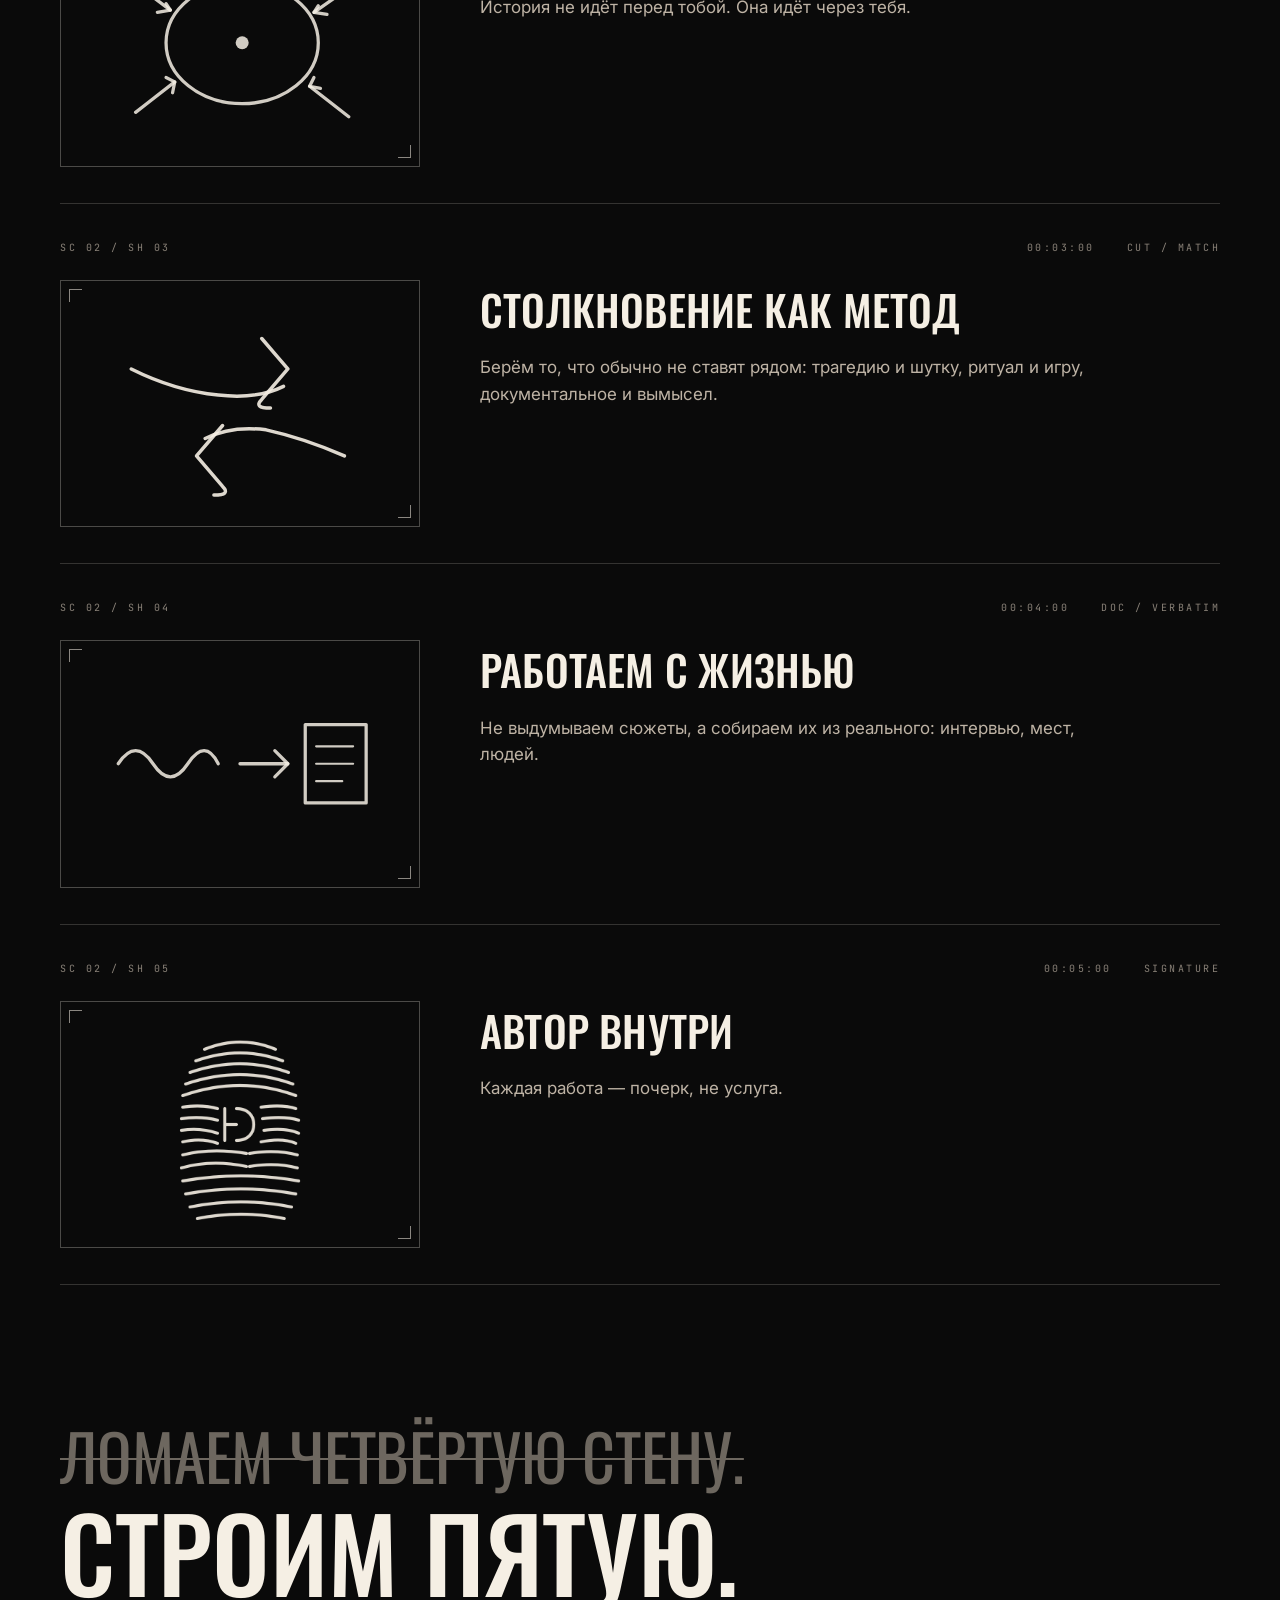
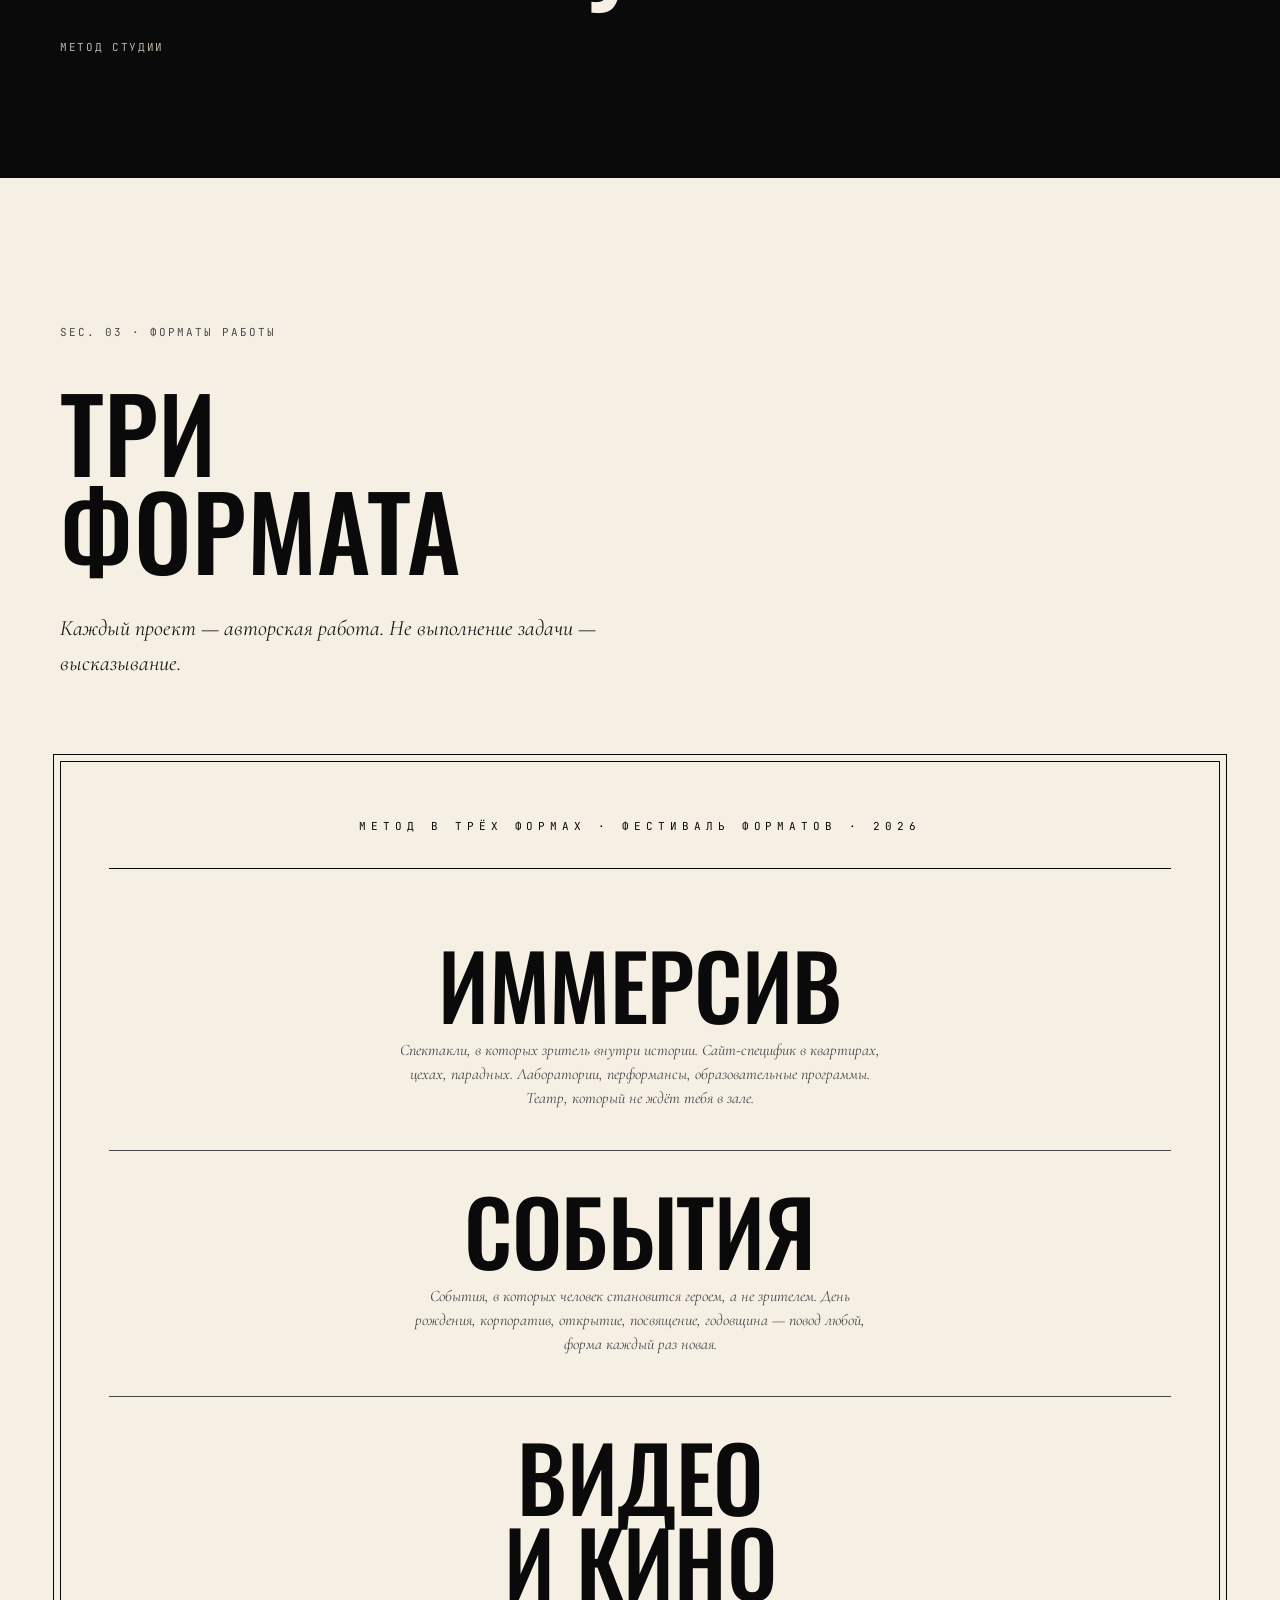
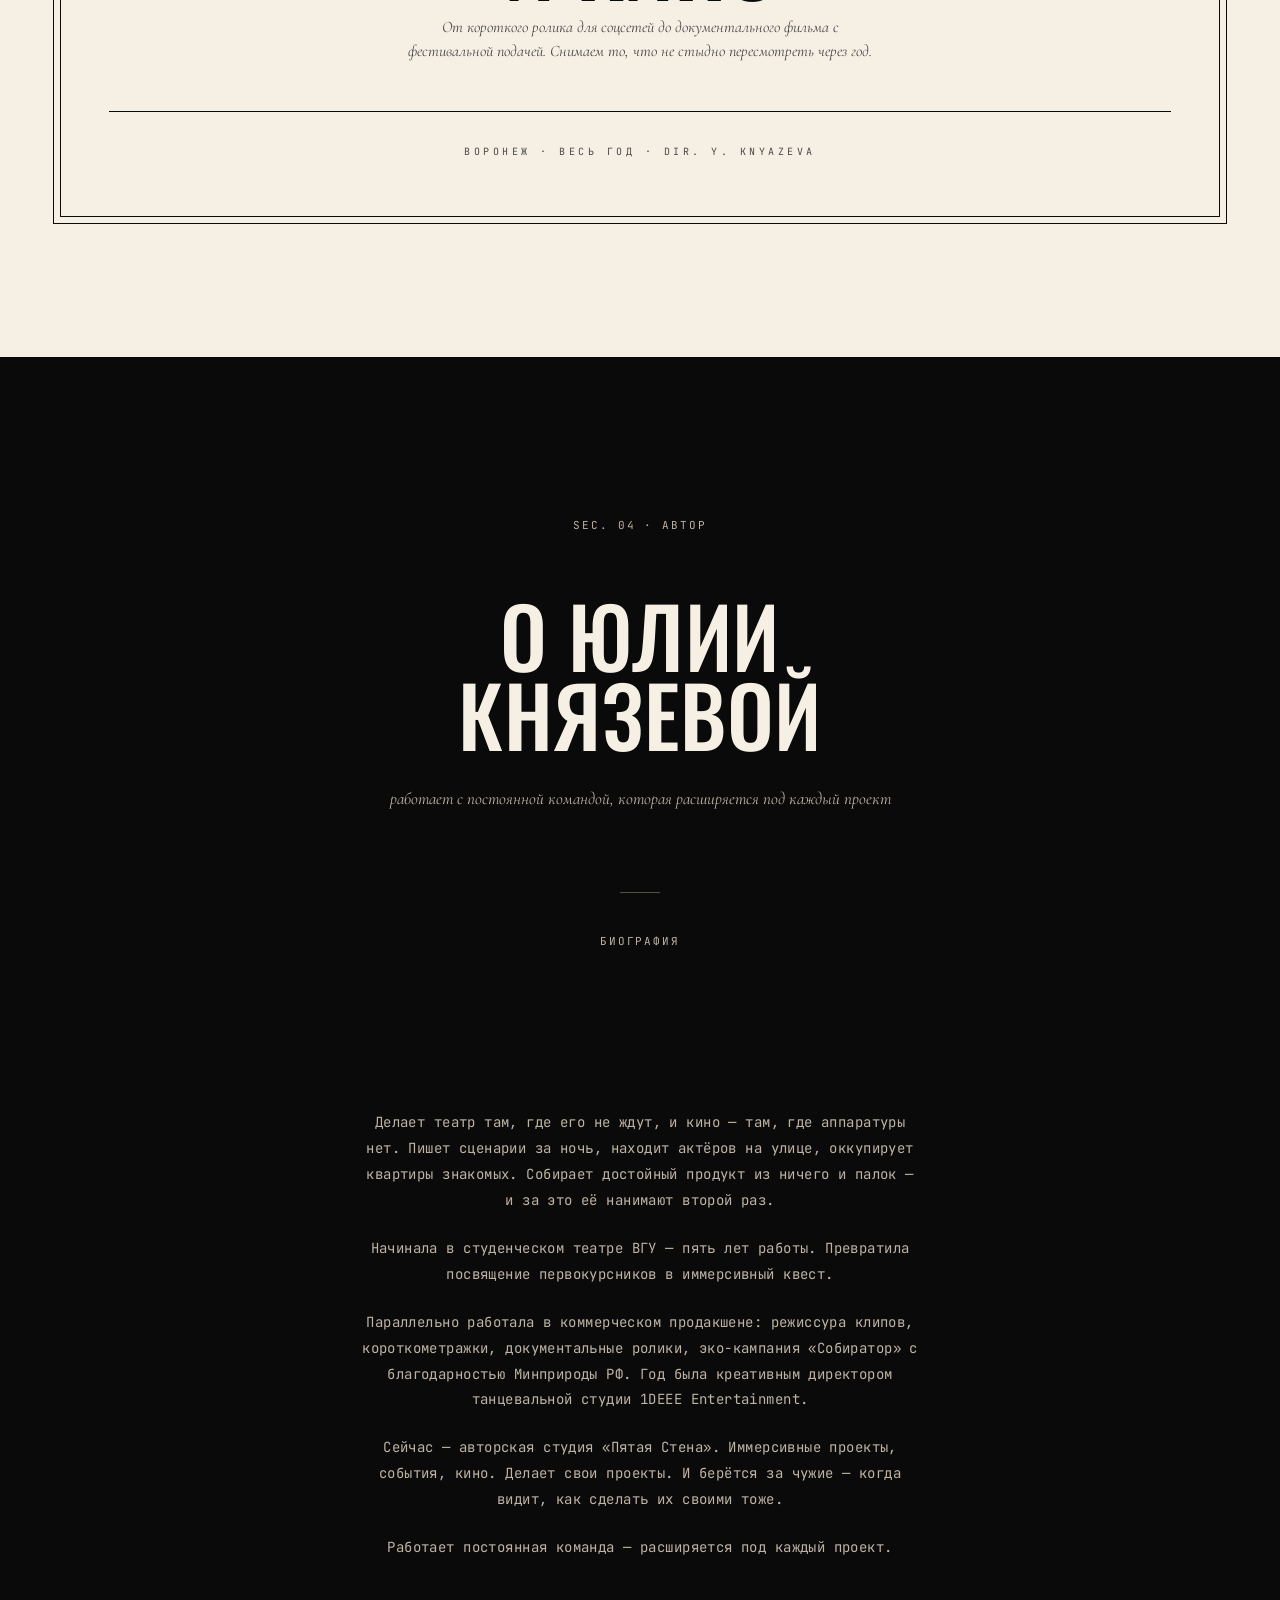
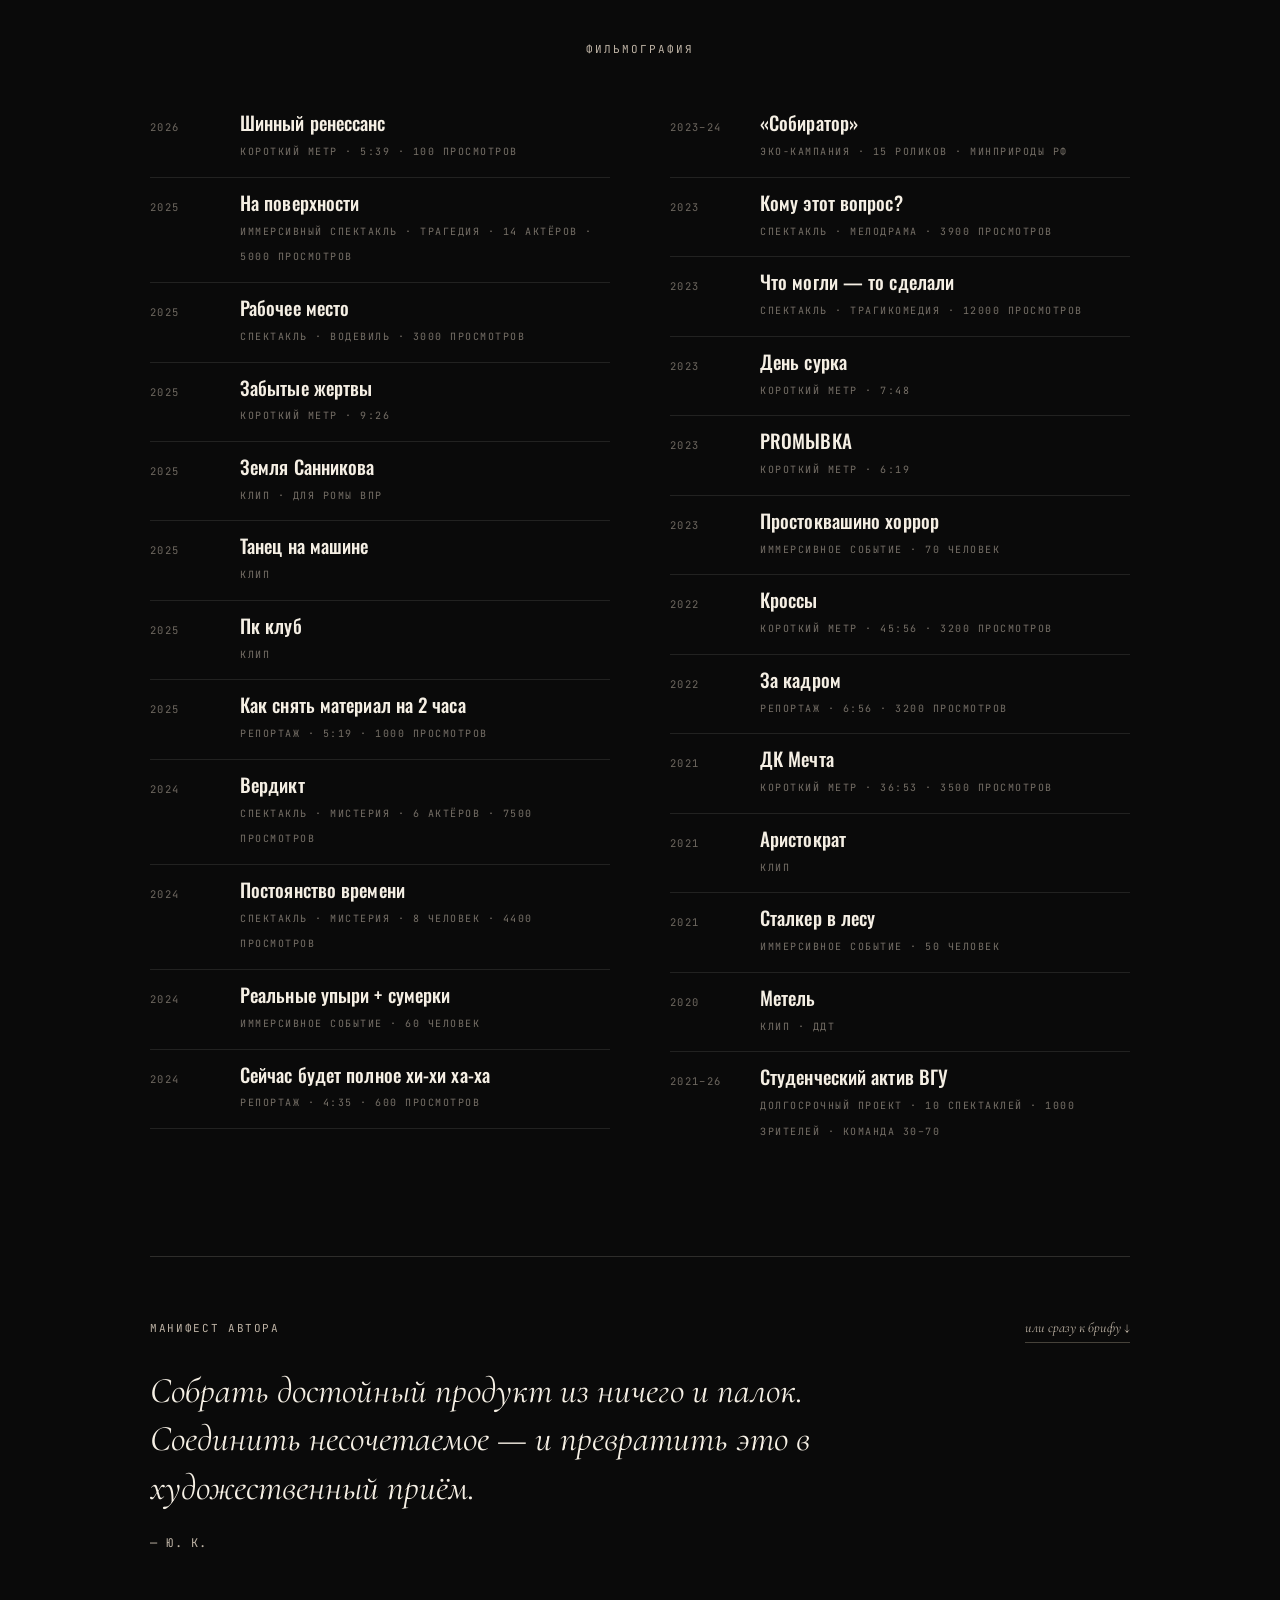
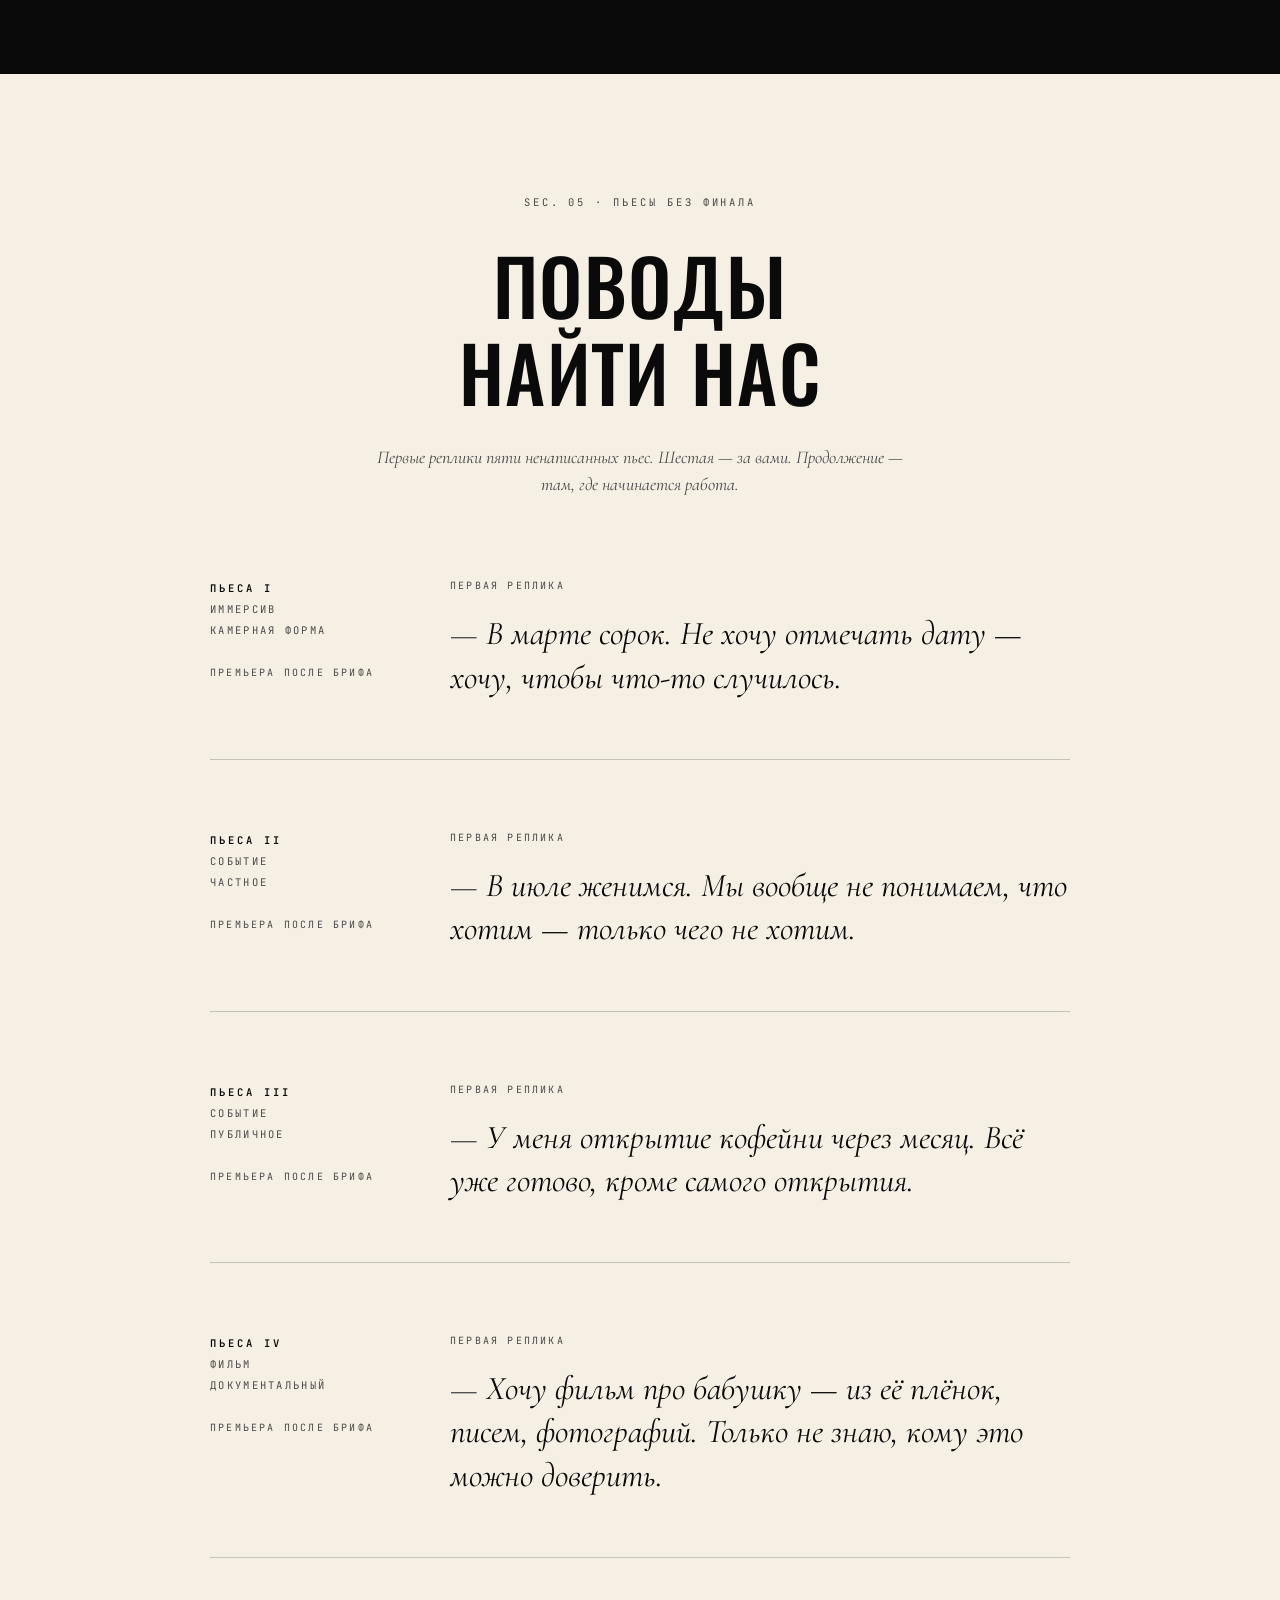
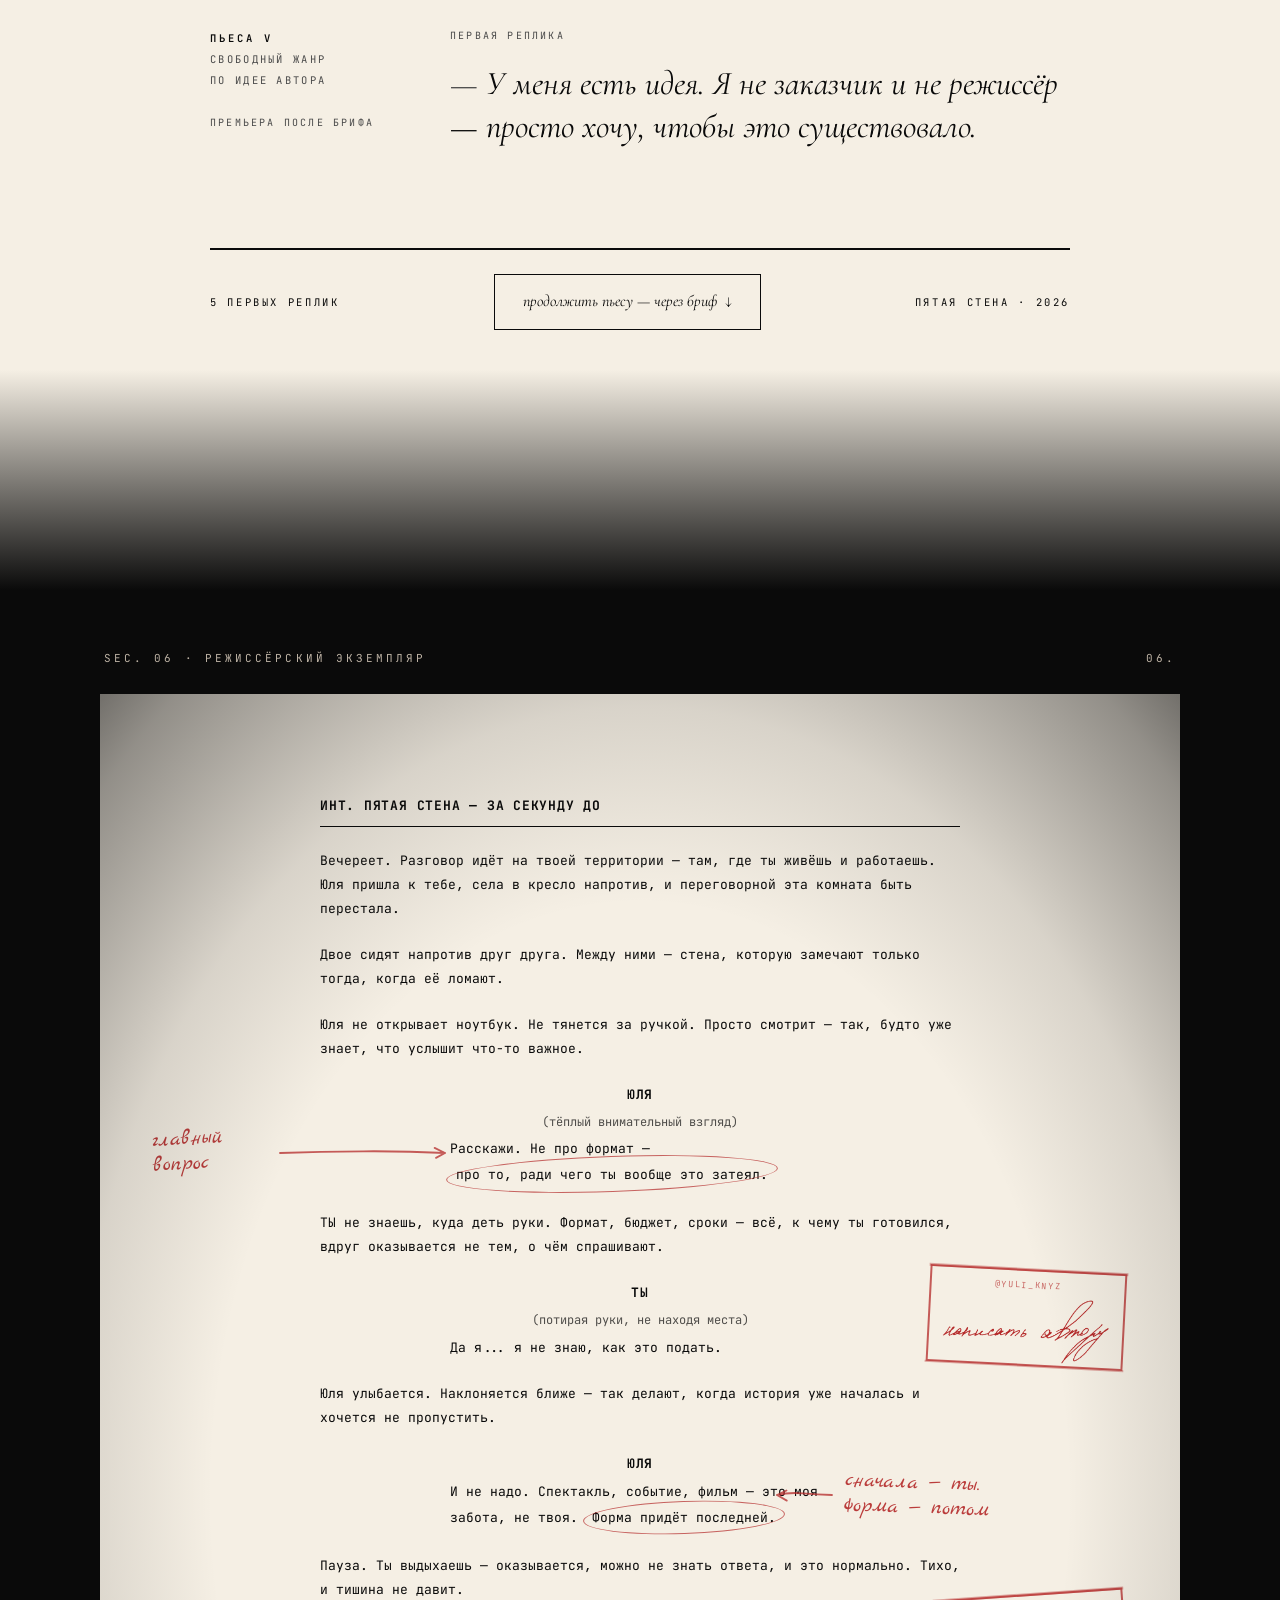
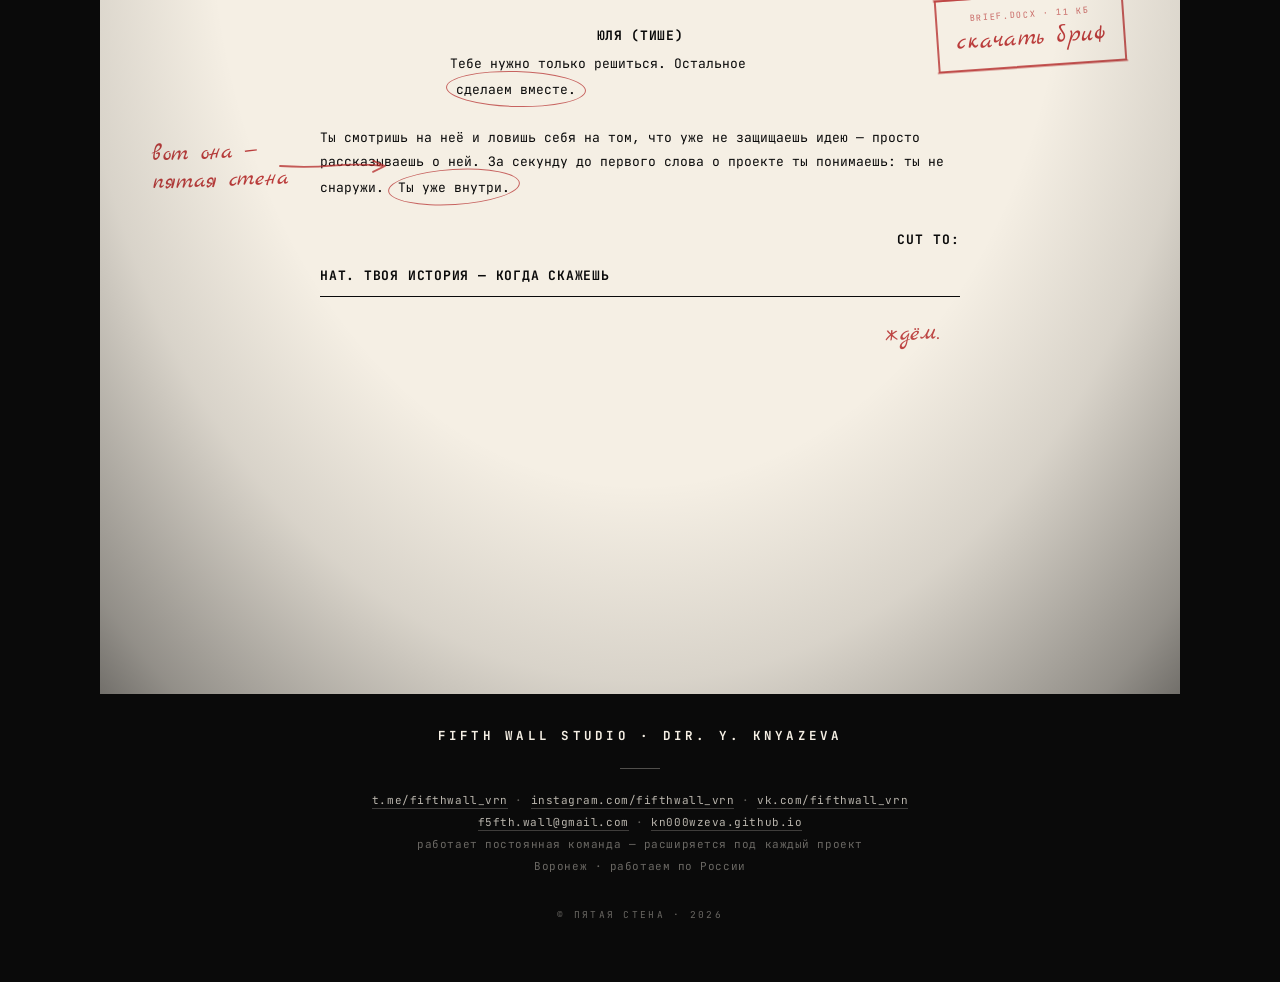
==== commit 98c64266: "update" ====
--- a/index.html
+++ b/index.html
@@ -459,8 +459,20 @@
 <!-- ============== SEC.05 С ЧЕМ ПРИХОДЯТ ============== -->
 <section id="requests" class="requests">
   <style>
-    .requests { padding-top: 120px; padding-bottom: 140px; }
+    /* Уход в затемнение: чёрная вуаль поднимается на конец секции, крем
+       гаснет сам — стыка двух фонов не остаётся. Нижний паддинг держит
+       вуаль на пустом поле, чтобы она не съедала .fp-foot. */
+    .requests { padding-top: 120px; padding-bottom: 260px; position: relative; }
     .requests .container { max-width: 980px; }
+    .requests::after {
+      content: "";
+      position: absolute;
+      left: 0; right: 0; bottom: 0;
+      height: 220px;
+      background: linear-gradient(to bottom in oklab, transparent, var(--scena));
+      pointer-events: none;
+      z-index: 2;
+    }
     .fp-head { text-align: center; margin-bottom: 80px; }
     .fp-head .top {
       font-family: var(--f-mono); font-size: 10.5px; letter-spacing: 0.28em;
@@ -532,6 +544,8 @@
     .fp-foot .play-link:hover .arrow { transform: translateY(3px); }
 
     @media (max-width: 640px) {
+      .requests { padding-bottom: 180px; }
+      .requests::after { height: 150px; }
       .fp-scene { grid-template-columns: 1fr; gap: 20px; padding-bottom: 40px; }
       .fp-list { gap: 40px; }
       .fp-scene .marks { line-height: 1.6; }
@@ -633,17 +647,11 @@
     .contact { padding: 0 0 40px; position: relative; }
     .contact .container { max-width: 1200px; }
 
-    /* Плавный переход из кремового SEC.05 в чёрный SEC.06 */
+    /* Переход из SEC.05 отдан самой SEC.05 (уход в затемнение),
+       здесь остаётся только отступ перед меткой секции. */
     .w2-fade-in {
       display: block;
-      height: 240px;
-      background: linear-gradient(to bottom,
-        var(--programka) 0%,
-        rgba(245, 239, 228, 0.85) 25%,
-        rgba(80, 65, 45, 0.55) 55%,
-        rgba(20, 15, 10, 0.85) 78%,
-        var(--scena) 100%);
-      margin-bottom: 60px;
+      height: 60px;
     }
 
     /* Метка секции в чёрном над листом */
@@ -1089,7 +1097,7 @@
       /* Лист занимает больше места */
       .w2-sheet { padding: 24px 20px 30px; }
       .w2-toplabel { font-size: 9px; padding: 20px 24px; }
-      .w2-fade-in { height: 160px; margin-bottom: 30px; }
+      .w2-fade-in { height: 30px; }
       .contact .container { padding: 0 20px; }
       .w2-hand-img { width: 150px; }
     }
--- a/style.css
+++ b/style.css
@@ -155,26 +155,38 @@
 
 /* =========== HERO (v9) =========== */
 
+/* Герой — сетка из трёх строк: хедер, сцена, подвал.
+   Хедер и подвал лежат в потоке, поэтому центральный блок физически
+   не может на них наехать: он центрируется внутри средней строки,
+   а не внутри всей секции. */
 .hero {
-  min-height: 100vh;
+  min-height: 100svh;
   background: var(--scena);
   position: relative;
   overflow: hidden;
-  display: flex;
-  align-items: center;
-}
-
-.hero .container { width: 100%; z-index: 3; }
+  display: grid;
+  grid-template-rows: auto minmax(0, 1fr) auto;
+  grid-template-columns: 100%;
+  padding: 40px 0;
+}
+
+.hero .container {
+  grid-row: 2;
+  grid-column: 1;
+  align-self: center;
+  width: 100%;
+  z-index: 3;
+}
 
 /* верхний мета-блок */
 .top-meta {
-  position: absolute;
-  top: 40px;
-  left: 60px;
-  right: 60px;
+  grid-row: 1;
+  grid-column: 1;
+  padding: 0 60px;
   display: flex;
   justify-content: space-between;
   align-items: center;
+  gap: 24px;
   z-index: 4;
 }
 .top-meta .left { display: flex; align-items: center; gap: 18px; }
@@ -204,13 +216,15 @@
   text-transform: uppercase;
 }
 
-/* декоративная типография справа */
+/* декоративная типография справа — лежит в средней строке сетки,
+   поэтому её верх начинается под хедером, а не под верхним краем экрана */
 .right-art {
-  position: absolute;
-  top: 0;
-  right: 0;
-  bottom: 0;
+  grid-row: 2;
+  grid-column: 1;
+  justify-self: end;
+  position: relative;
   width: 55%;
+  height: 100%;
   pointer-events: none;
   z-index: 1;
 }
@@ -219,6 +233,11 @@
   right: 140px;
   top: 50%;
   transform: translateY(-50%);
+  /* столбик не вылезает за свою строку: лишнее срезается и гасится маской */
+  max-height: 100%;
+  overflow: hidden;
+  -webkit-mask-image: linear-gradient(to bottom, black 0%, black 72%, transparent 100%);
+  mask-image: linear-gradient(to bottom, black 0%, black 72%, transparent 100%);
   font-family: var(--f-mono);
   color: var(--dym);
   text-align: left;
@@ -250,20 +269,22 @@
 
 /* центральный блок */
 .stack { position: relative; z-index: 2; max-width: 1100px; }
+/* размер ведём по меньшему измерению: в низком окне шрифт садится по высоте,
+   а не остаётся огромным от ширины */
 .title {
   font-family: var(--f-display);
   font-weight: 500;
-  font-size: clamp(80px, 13vw, 200px);
+  font-size: clamp(48px, min(13vw, 20vh), 200px);
   line-height: 0.88;
   letter-spacing: 0.005em;
   color: var(--programka);
-  margin-bottom: 40px;
+  margin-bottom: clamp(16px, 4vh, 40px);
 }
 .title span { display: block; }
 .quote {
   font-family: var(--f-italic);
   font-style: italic;
-  font-size: clamp(22px, 2.2vw, 30px);
+  font-size: clamp(18px, min(2.2vw, 3.4vh), 30px);
   color: var(--programka);
   margin-bottom: 8px;
   max-width: 760px;
@@ -278,13 +299,13 @@
 
 /* нижний мета-блок */
 .bottom-meta {
-  position: absolute;
-  bottom: 40px;
-  left: 60px;
-  right: 60px;
+  grid-row: 3;
+  grid-column: 1;
+  padding: 0 60px;
   display: flex;
   justify-content: space-between;
   align-items: flex-end;
+  gap: 24px;
   z-index: 4;
 }
 .bottom-meta .muted {
@@ -1009,6 +1030,7 @@
 
 @media (max-width: 1180px) {
   .container { padding: 0 40px; }
+  .top-meta, .bottom-meta { padding: 0 40px; }
   .shot-row { grid-template-columns: 260px 1fr; gap: 40px; }
   .shot-body h3 { font-size: 32px; }
   .formats-grid { grid-template-columns: repeat(2, 1fr); gap: 40px; }
@@ -1036,26 +1058,31 @@
     letter-spacing: 0.1em;
   }
   .right-art .art-divider { width: 110px; }
-  .stack { padding: 60px 0; }
   .quote {
     max-width: 400px;
-    font-size: 22px;
     text-wrap: balance;
   }
+}
+
+/* Лежачий телефон / низкое окно: предыстория съедает всю высоту —
+   оставляем только пролог и действующих лиц. */
+@media (max-height: 620px) and (orientation: landscape) {
+  .hero { padding: 24px 0; }
+  .right-art .art-history { display: none; }
+  .right-art .art-divider { display: none; }
 }
 
 @media (max-width: 640px) {
   .container { padding: 0 24px; }
   /* HERO v9 на мобильном */
-  .top-meta { left: 24px; right: 24px; top: 24px; }
+  .hero { padding: 24px 0; }
+  .top-meta, .bottom-meta { padding: 0 24px; }
   .top-meta .meta-stack .muted { display: none; }
-  .bottom-meta { left: 24px; right: 24px; bottom: 24px; }
   /* На телефоне колонке справа места нет совсем — прячем, а манифест
      отпускаем на всю ширину контейнера (потолок в 400px нужен был только
      чтобы разойтись с колонкой на планшете). */
   .right-art { display: none; }
-  .stack { padding: 80px 0 60px; }
-  .quote { font-size: 18px; max-width: 100%; }
+  .quote { max-width: 100%; }
   /* остальные секции */
   .essence, .method, .formats, .requests, .contact { padding: 80px 0; }
   .author .container { padding-top: 80px; padding-bottom: 80px; }
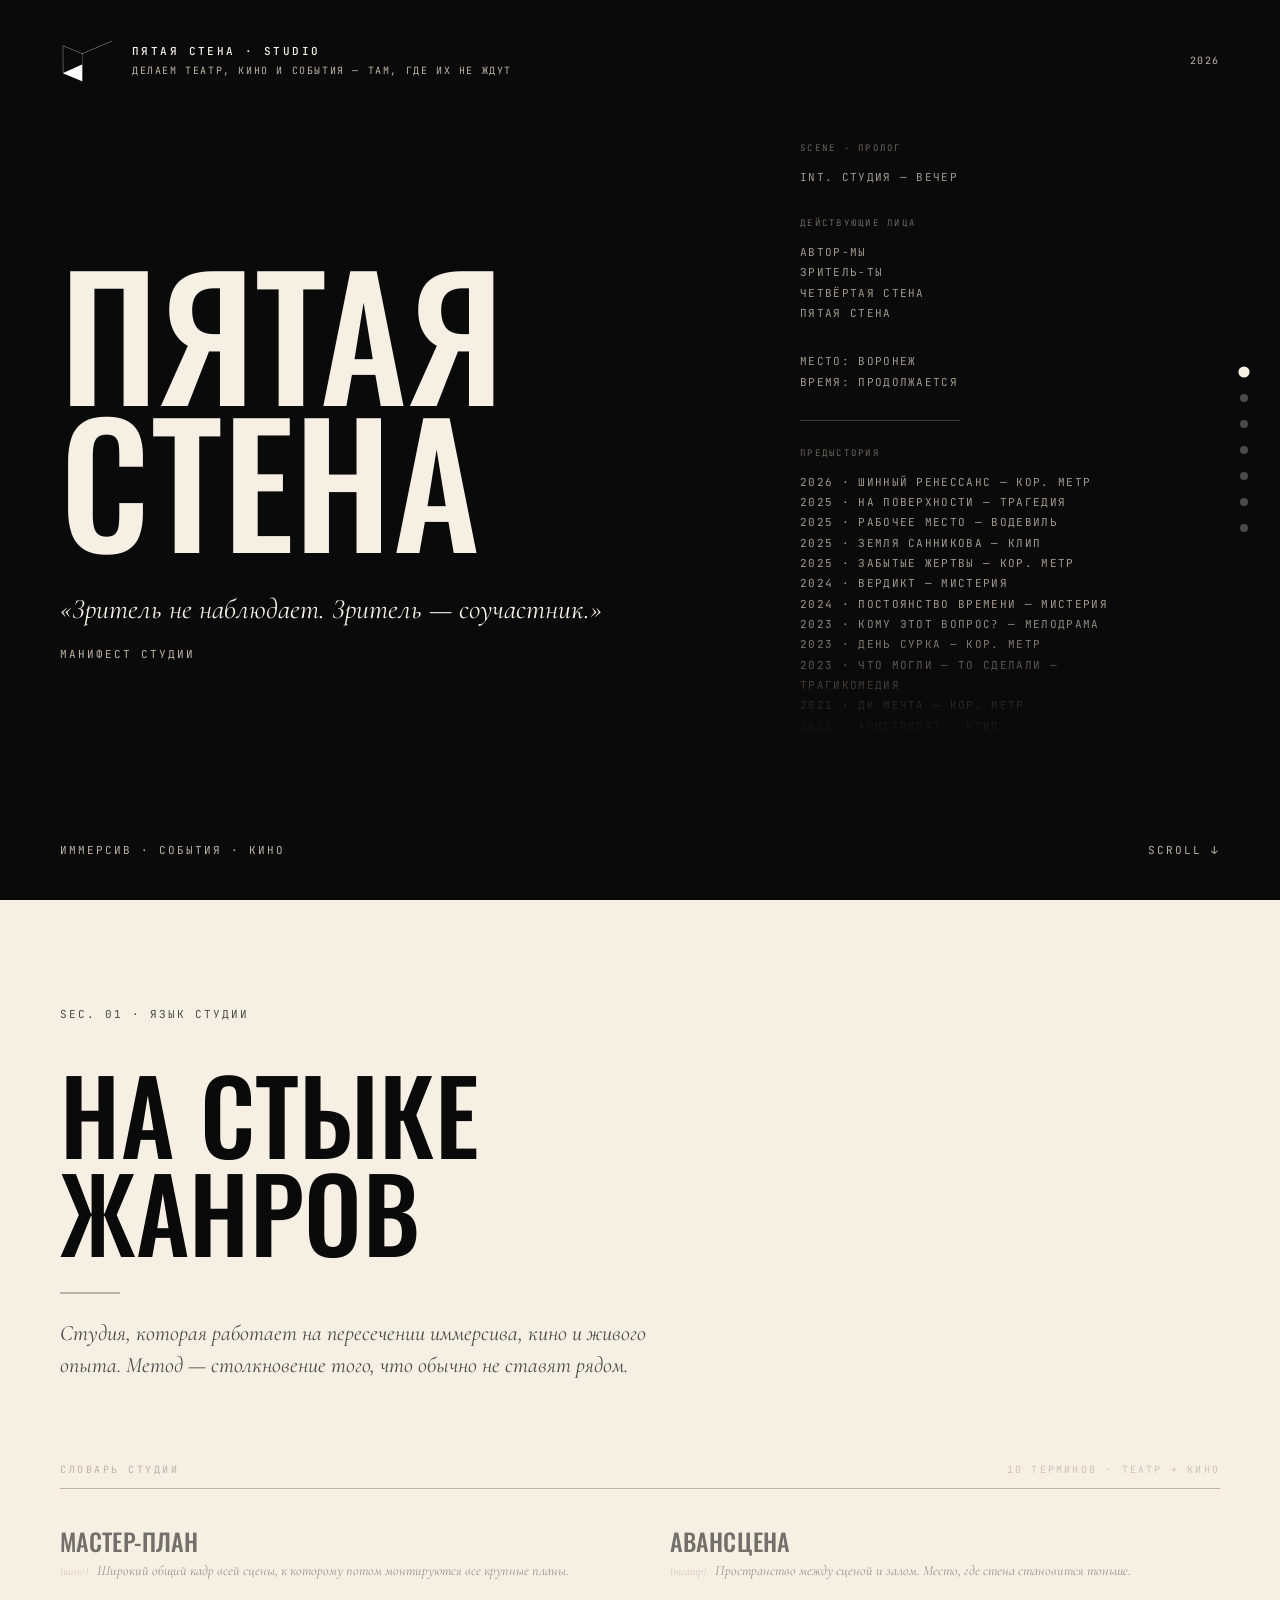
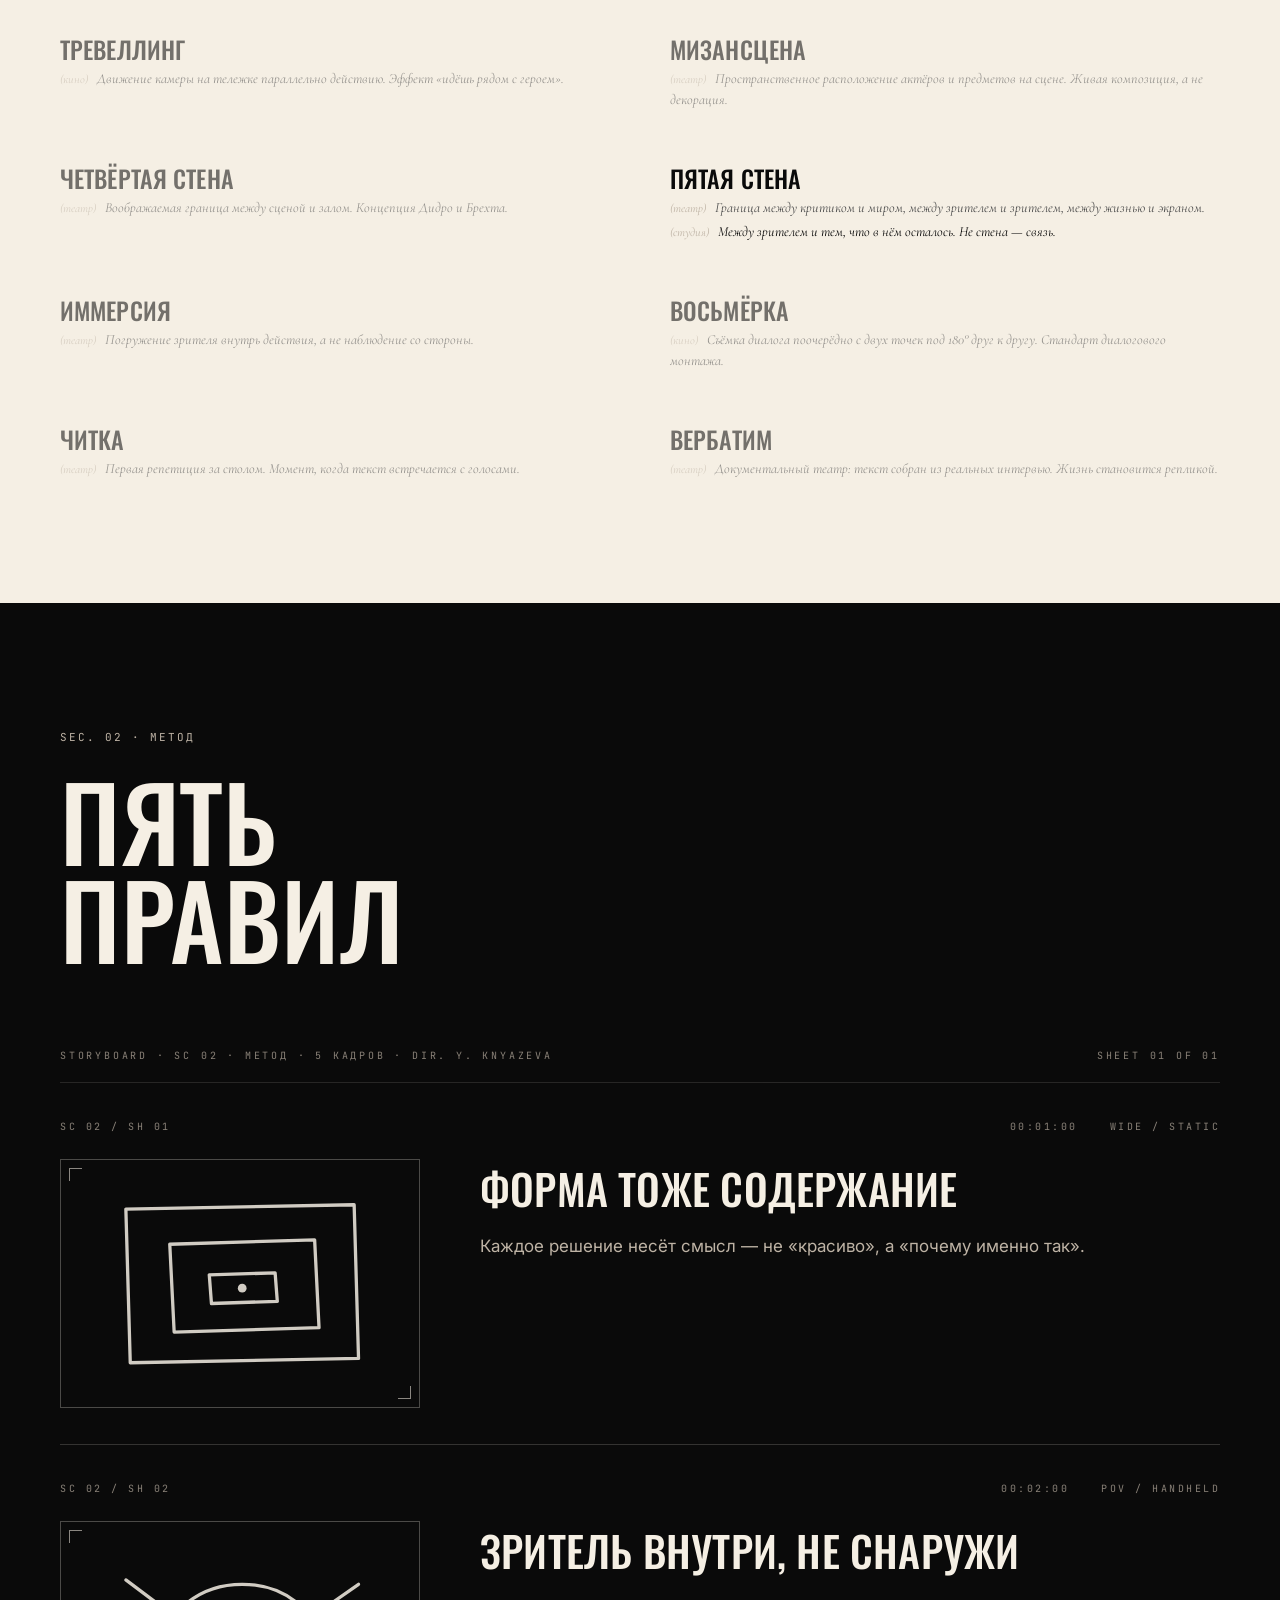
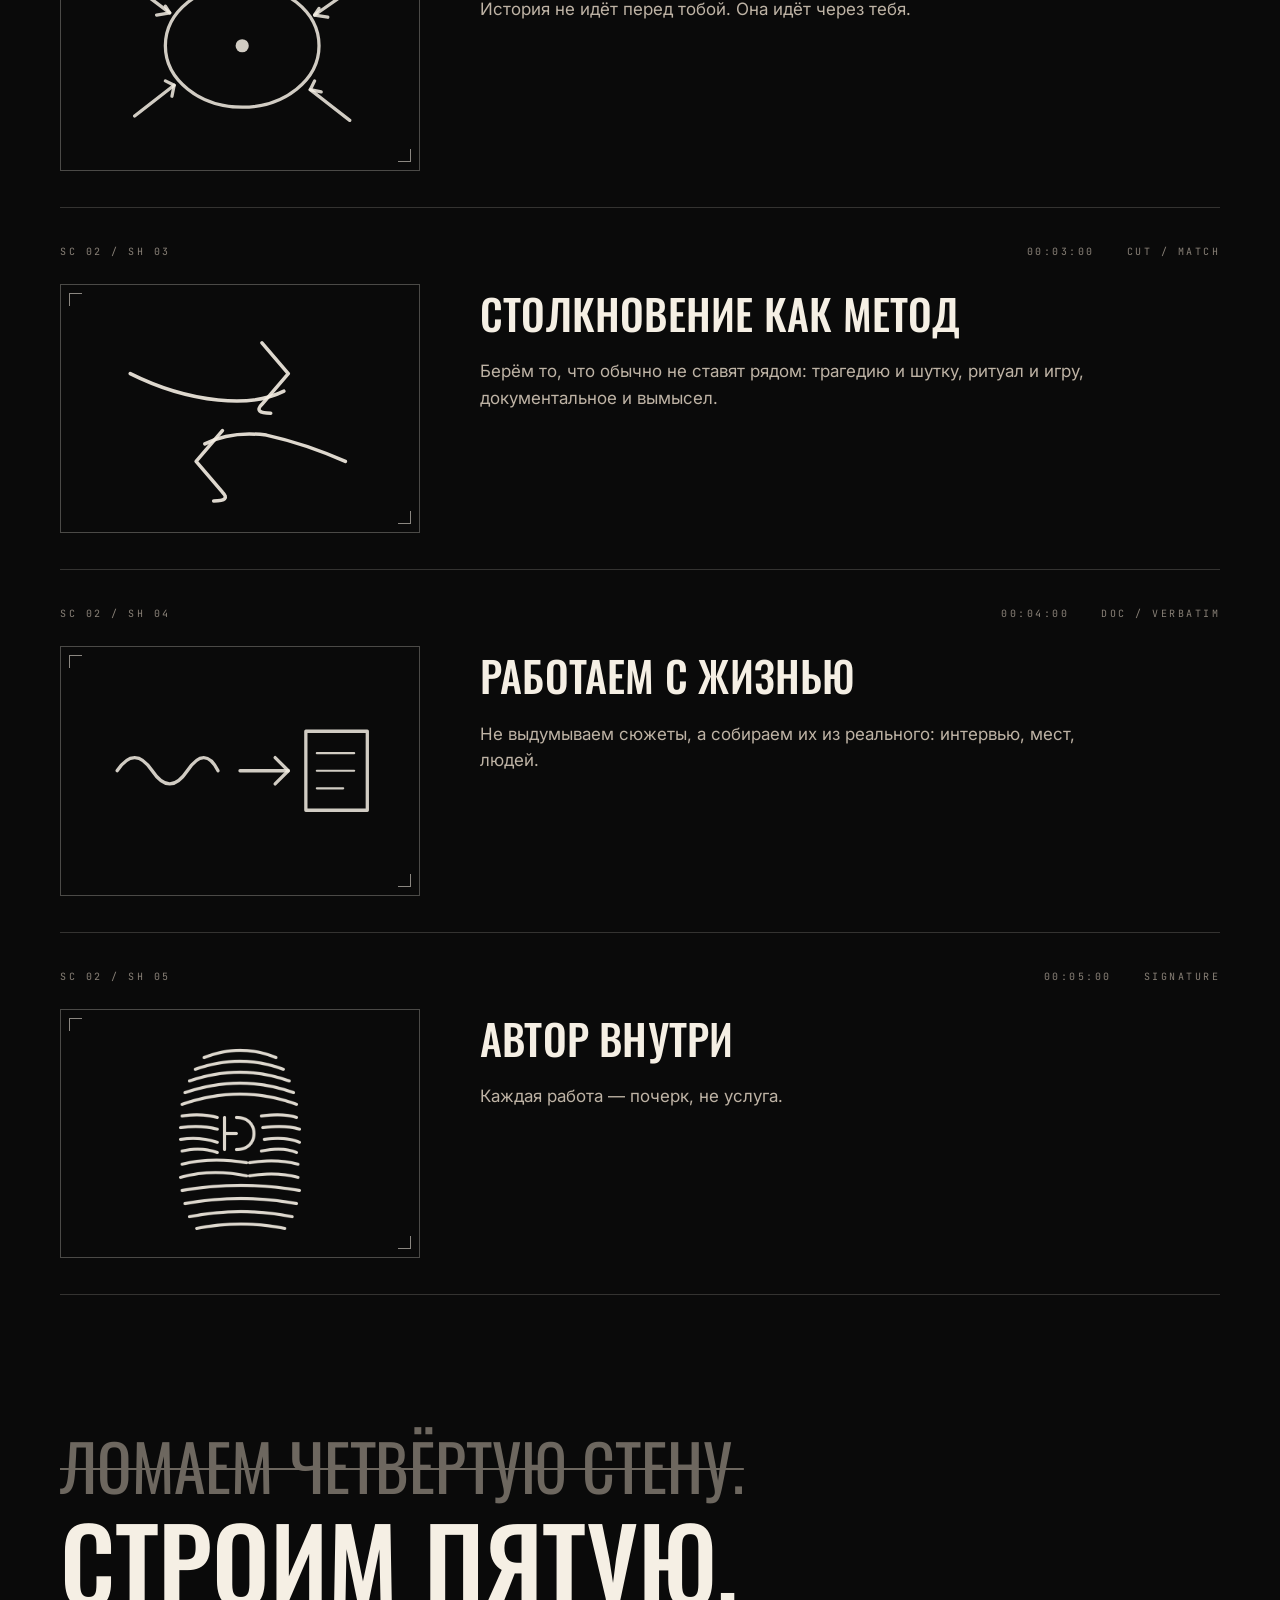
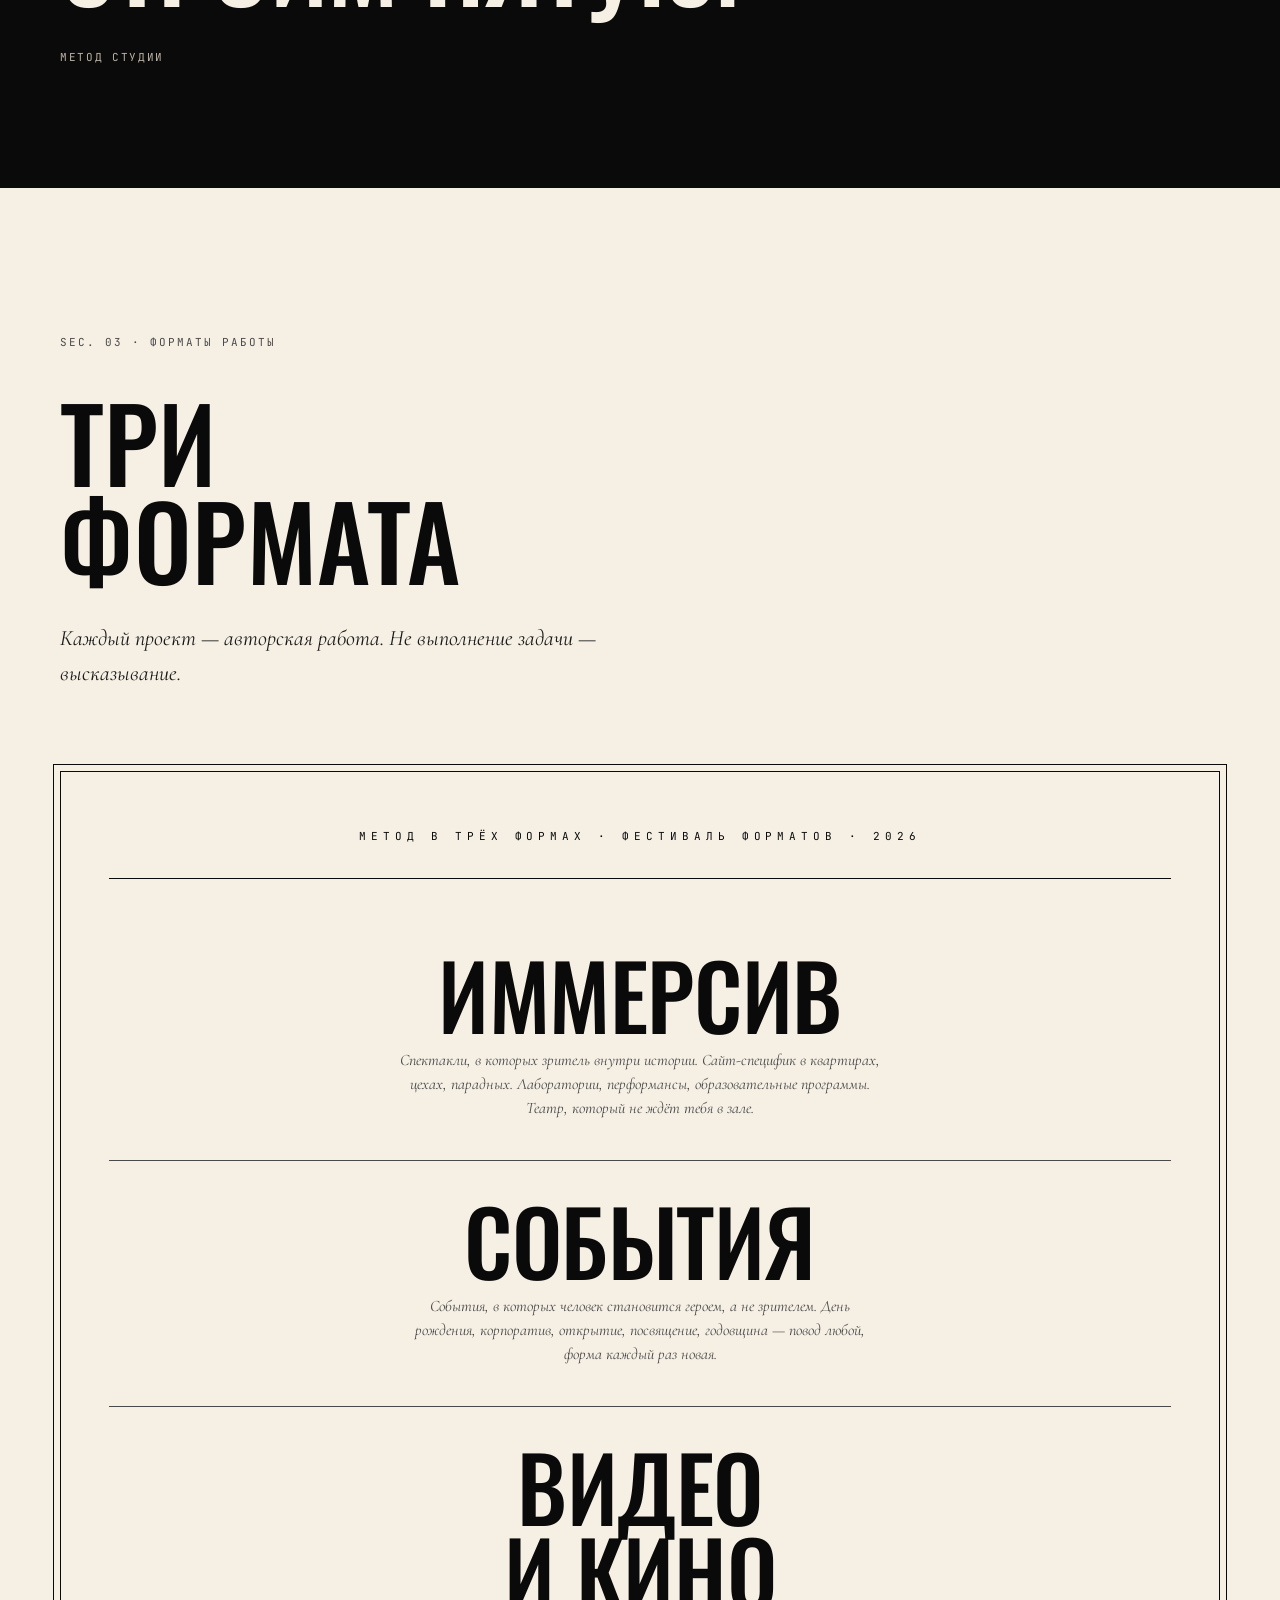
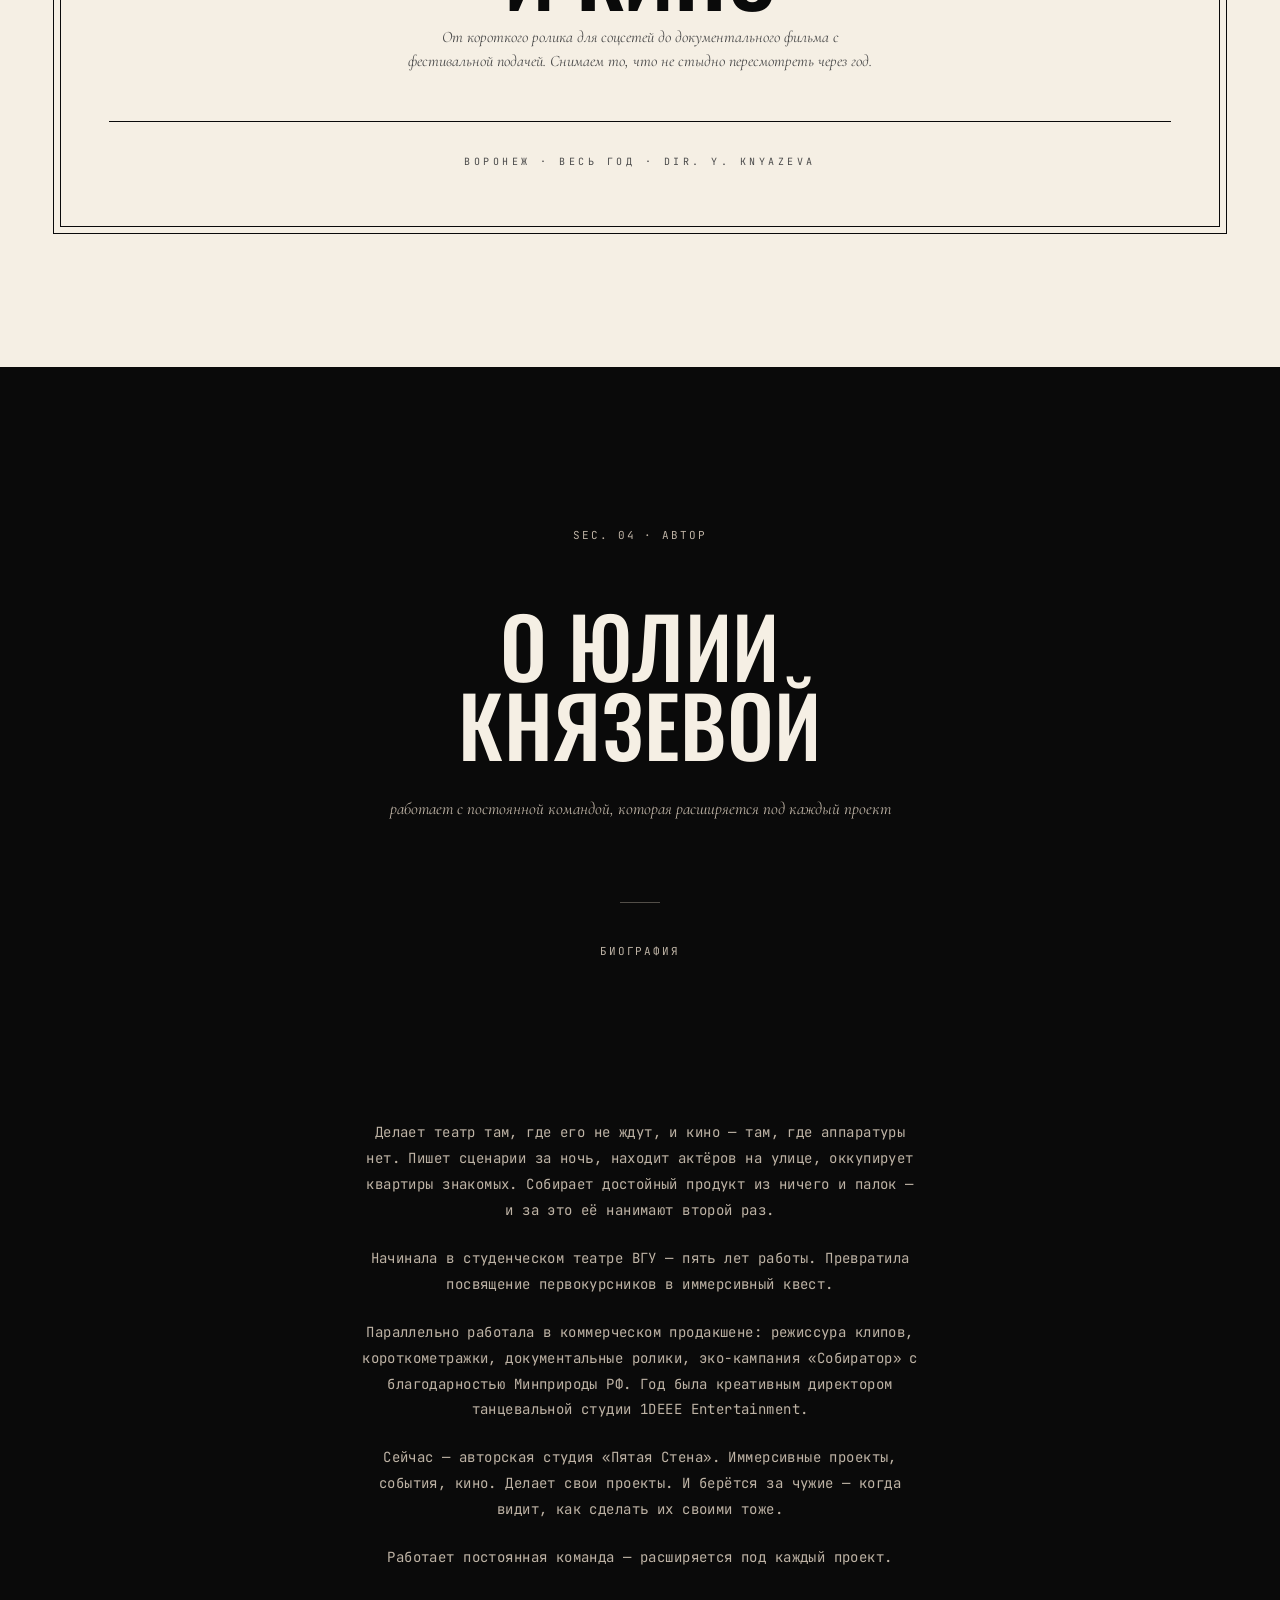
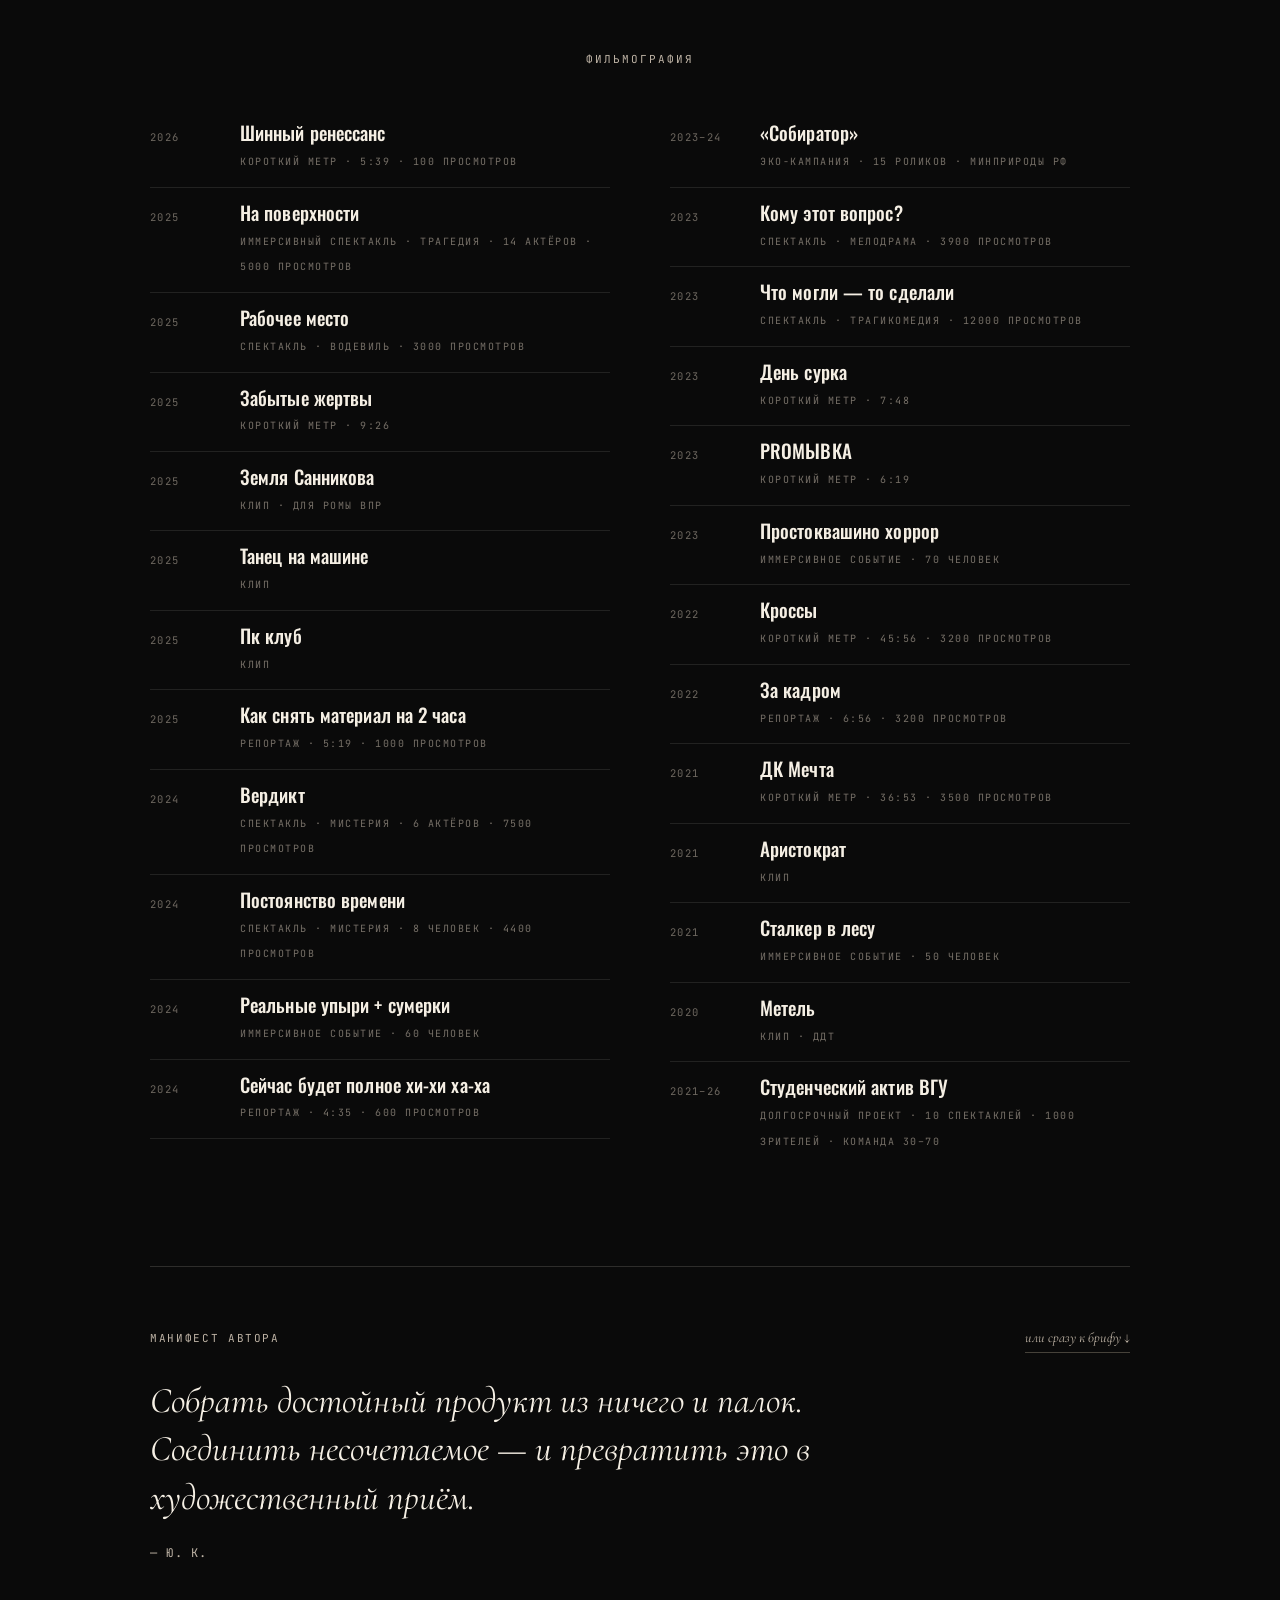
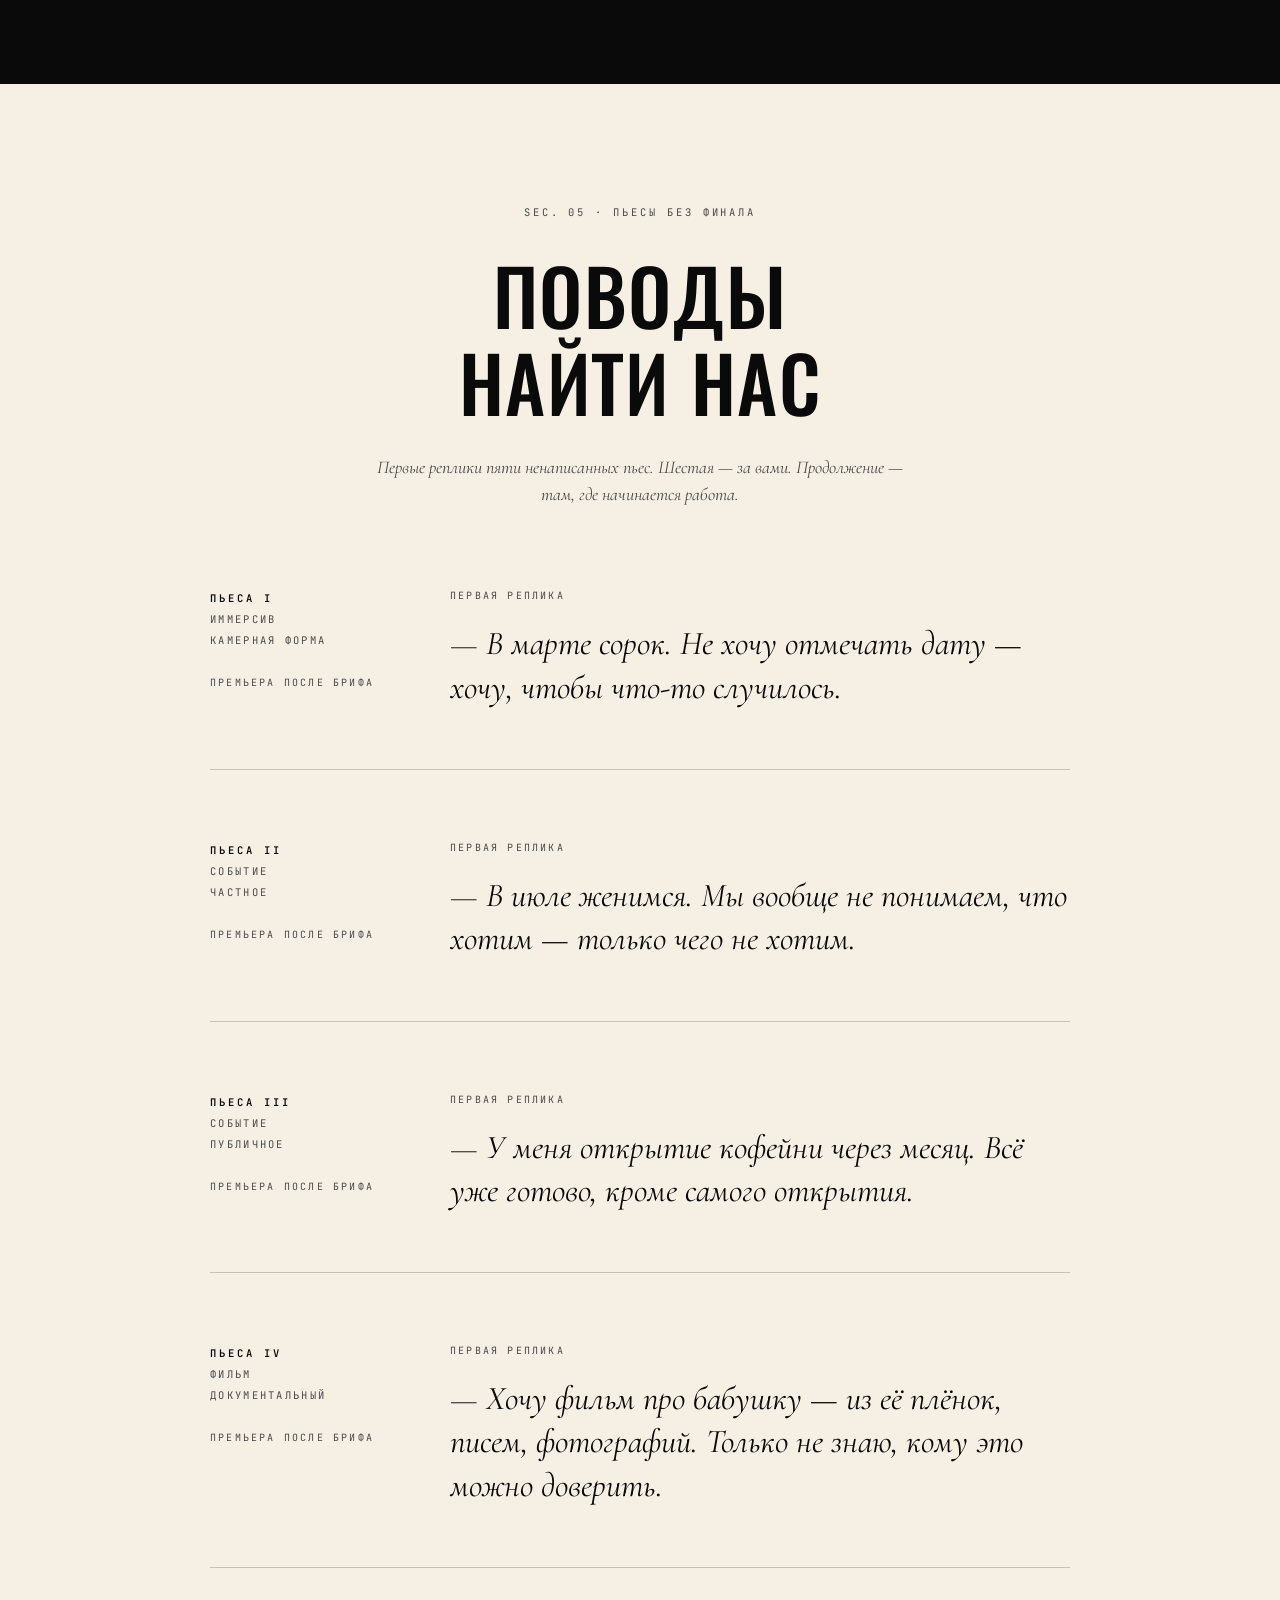
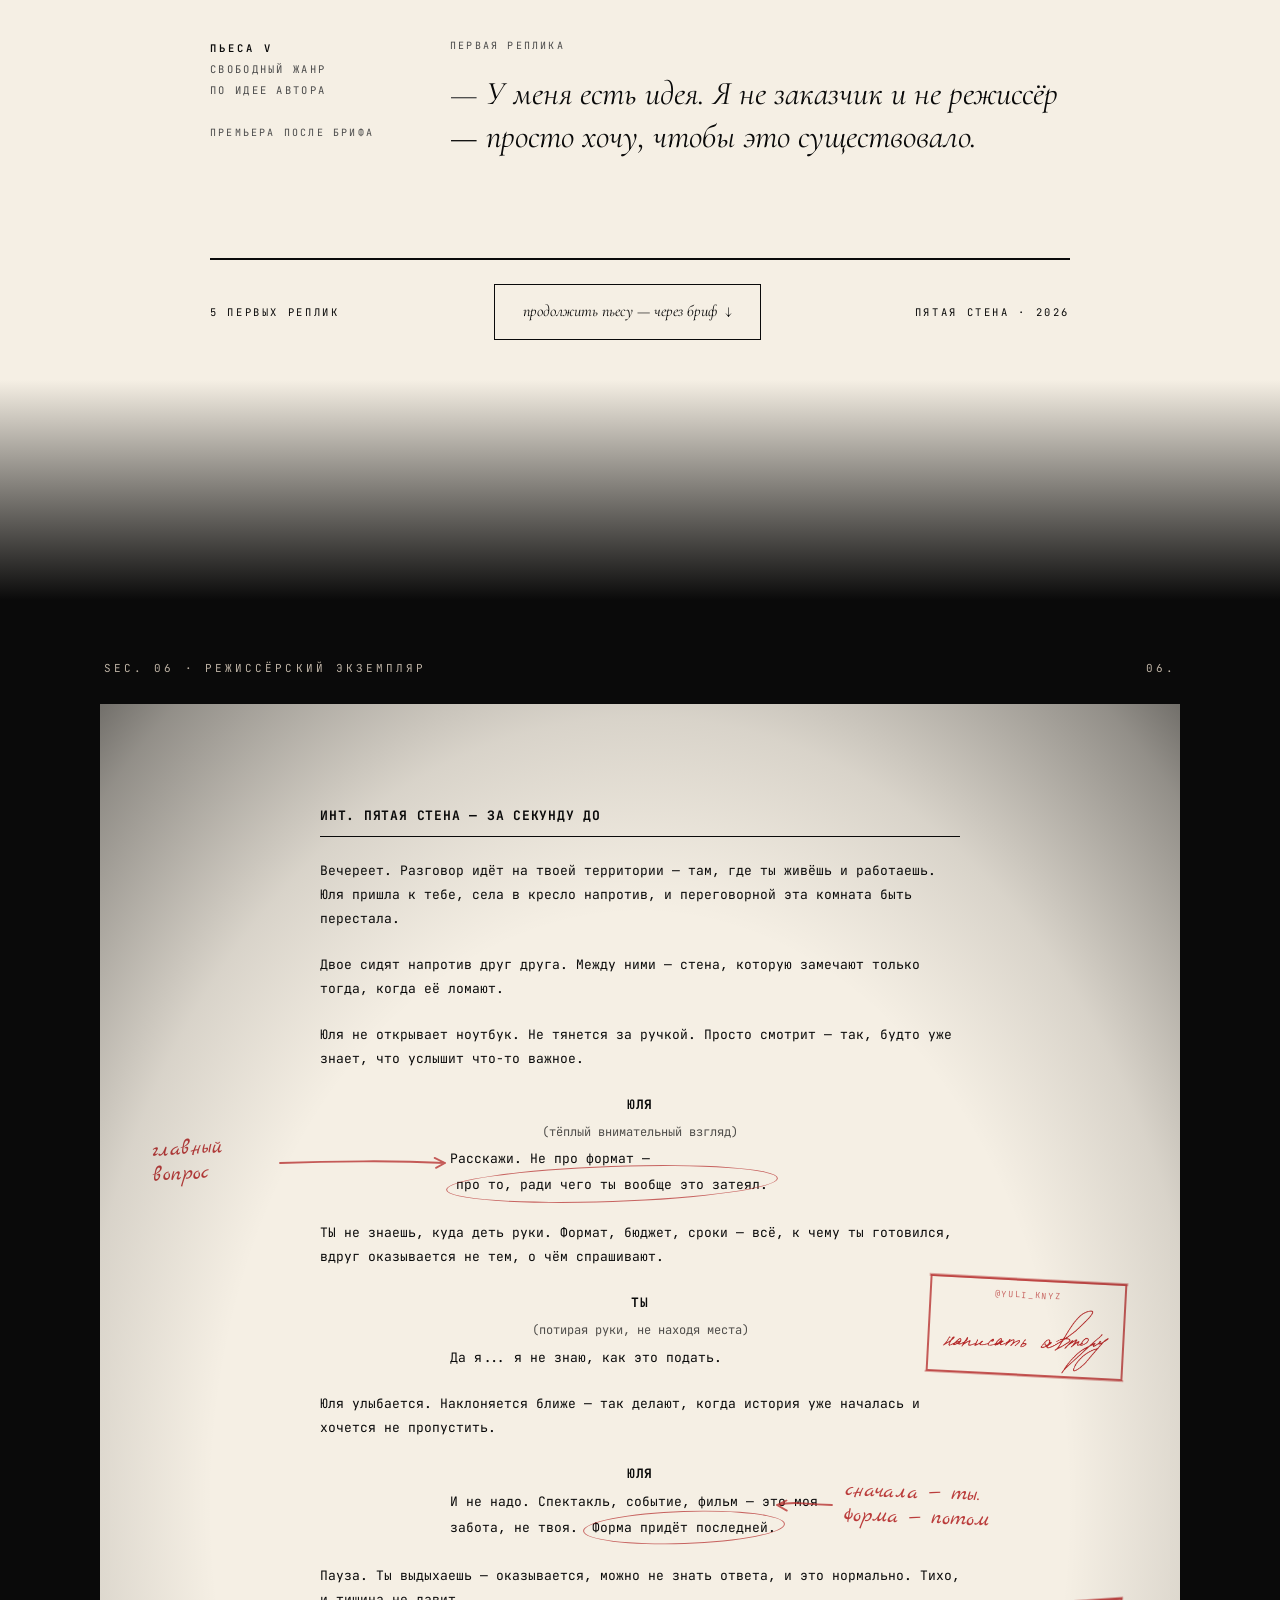
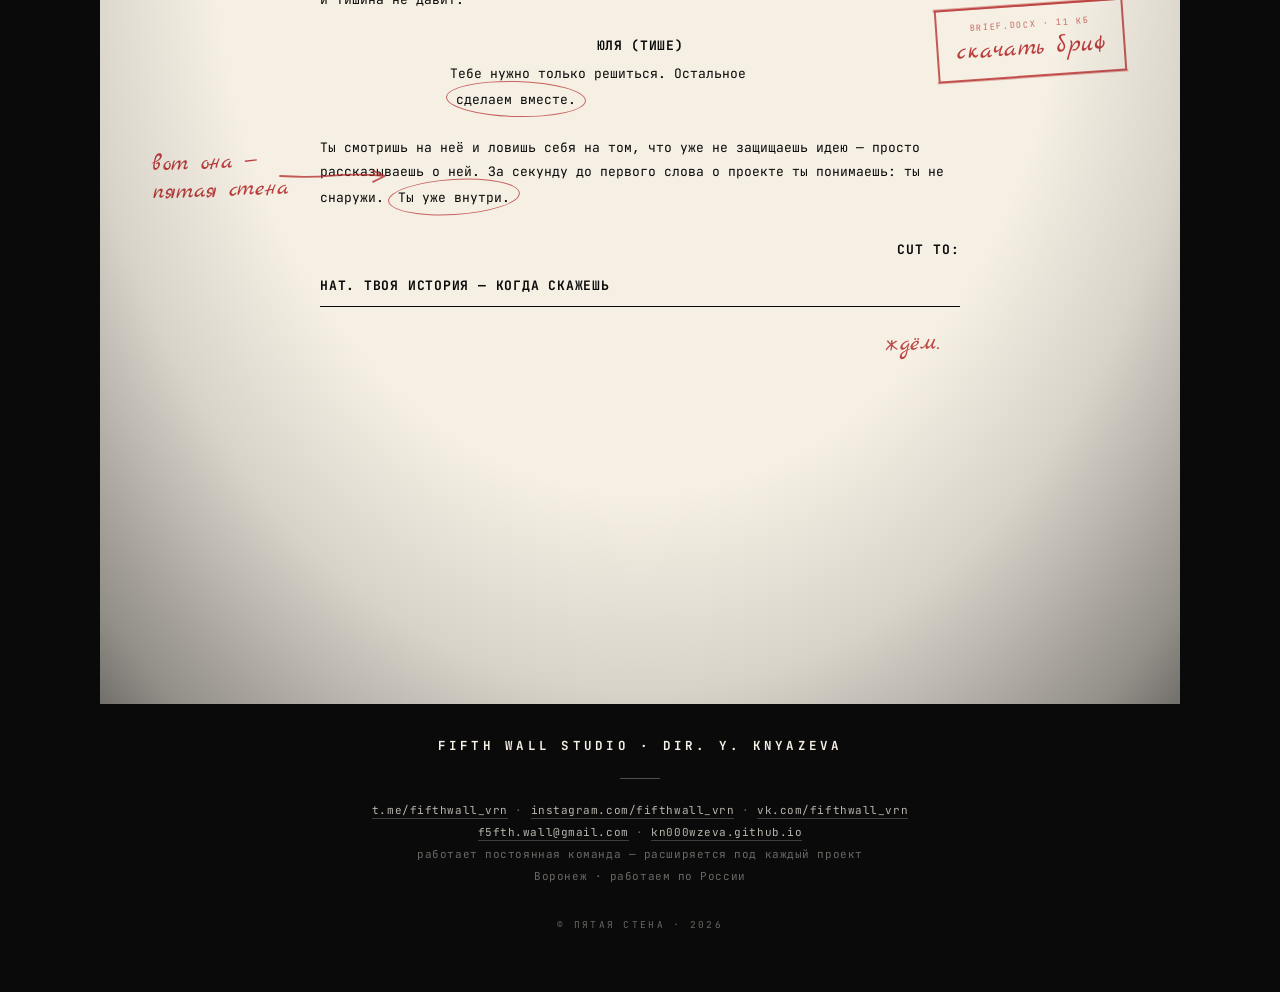
==== commit 5a9bd2f8: "update" ====
--- a/index.html
+++ b/index.html
@@ -543,7 +543,7 @@
     .fp-foot .play-link .arrow { display: inline-block; margin-left: 8px; transition: transform 0.25s ease; }
     .fp-foot .play-link:hover .arrow { transform: translateY(3px); }
 
-    @media (max-width: 640px) {
+    @media (max-width: 700px) {
       .requests { padding-bottom: 180px; }
       .requests::after { height: 150px; }
       .fp-scene { grid-template-columns: 1fr; gap: 20px; padding-bottom: 40px; }
@@ -1084,7 +1084,7 @@
         var(--scena) 100%);
     }
 
-    @media (max-width: 640px) {
+    @media (max-width: 700px) {
       /* Виньетка мобилки — компактнее радиус, чтобы лист занимал больше центра */
       .w2-vignette {
         background: radial-gradient(ellipse 95% 90% at center,
--- a/style.css
+++ b/style.css
@@ -490,28 +490,31 @@
   align-items: start;
 }
 
+/* Пропорция кадра — через padding-bottom, а не aspect-ratio: Safari и Chrome
+   считают aspect-ratio по-разному, и рамка получалась то альбомной, то портретной.
+   Высота от padding в процентах от ШИРИНЫ — одинаково во всех браузерах.
+   11/16 = 68.75%. */
 .shot-frame {
-  aspect-ratio: 16 / 11;
+  position: relative;
+  height: 0;
+  padding-bottom: 68.75%;
   border: 1px solid rgba(245, 239, 228, 0.28);
-  padding: 14px;
-  position: relative;
-  box-sizing: border-box;
-}
-.shot-frame svg {
-  width: 100%;
-  height: 100%;
+}
+/* Медиа внутри кадра. Ширину и высоту задаём явно: у абсолютно спозиционированного
+   замещаемого элемента (img/svg) при width/height: auto четыре отступа НЕ задают
+   размер — берётся собственный размер файла, и картинка вылезает за рамку.
+   28px = отступ 14px с каждой стороны. */
+.shot-frame svg,
+.shot-frame .shot-fingerprint {
+  position: absolute;
+  top: 14px;
+  left: 14px;
+  width: calc(100% - 28px);
+  height: calc(100% - 28px);
   display: block;
-}
-.shot-frame .shot-fingerprint {
-  display: block;
-  max-width: 100% !important;
-  max-height: 100% !important;
-  width: auto !important;
-  height: auto !important;
-  margin: 0 auto;
   object-fit: contain;
-  opacity: 0.9;
-}
+}
+.shot-frame .shot-fingerprint { opacity: 0.9; }
 /* угловые метки кадра */
 .shot-frame::before,
 .shot-frame::after {
@@ -1072,17 +1075,56 @@
   .right-art .art-divider { display: none; }
 }
 
-@media (max-width: 640px) {
+@media (max-width: 700px) {
   .container { padding: 0 24px; }
   /* HERO v9 на мобильном */
   .hero { padding: 24px 0; }
   .top-meta, .bottom-meta { padding: 0 24px; }
   .top-meta .meta-stack .muted { display: none; }
-  /* На телефоне колонке справа места нет совсем — прячем, а манифест
-     отпускаем на всю ширину контейнера (потолок в 400px нужен был только
-     чтобы разойтись с колонкой на планшете). */
-  .right-art { display: none; }
-  .quote { max-width: 100%; }
+  /* На телефоне колонка справа не помещается сбоку, поэтому она перестаёт быть
+     наложением и становится обычной строкой сетки — сразу под манифестом.
+     Порядок задаётся гридом, разметку трогать не нужно. */
+  .hero {
+    grid-template-rows: auto auto auto auto;
+    /* строки не растягиваются: иначе грид раздаёт им высоту секции, и заголовок
+       перестаёт центрироваться — уезжает вверх, под самый хедер */
+    align-content: start;
+    overflow: visible;
+  }
+  .top-meta { grid-row: 1; }
+  /* Первый экран сохраняет высоту, поэтому заголовок стоит на том же отступе
+     сверху, что и на широких экранах, — а колонка уходит под него, за сгиб. */
+  .hero .container {
+    grid-row: 2;
+    min-height: calc(100svh - 140px);
+    display: grid;
+    align-content: center;
+  }
+  .right-art { grid-row: 3; }
+  .bottom-meta { grid-row: 4; padding-top: 48px; }
+  .right-art {
+    position: static;
+    width: 100%;
+    height: auto;
+    justify-self: stretch;
+    padding: 56px 24px 0;
+    margin: 0;
+  }
+  .right-art .art-stack {
+    position: static;
+    transform: none;
+    right: auto;
+    max-width: 100%;
+    max-height: none;
+    overflow: visible;
+    -webkit-mask-image: none;
+    mask-image: none;
+  }
+  /* на узком экране обе колонки — по центру */
+  .stack { text-align: center; margin: 0 auto; }
+  .right-art .art-stack { text-align: center; margin: 0 auto; }
+  .right-art .art-divider { margin-left: auto; margin-right: auto; }
+  .quote { max-width: 100%; margin-left: auto; margin-right: auto; }
   /* остальные секции */
   .essence, .method, .formats, .requests, .contact { padding: 80px 0; }
   .author .container { padding-top: 80px; padding-bottom: 80px; }
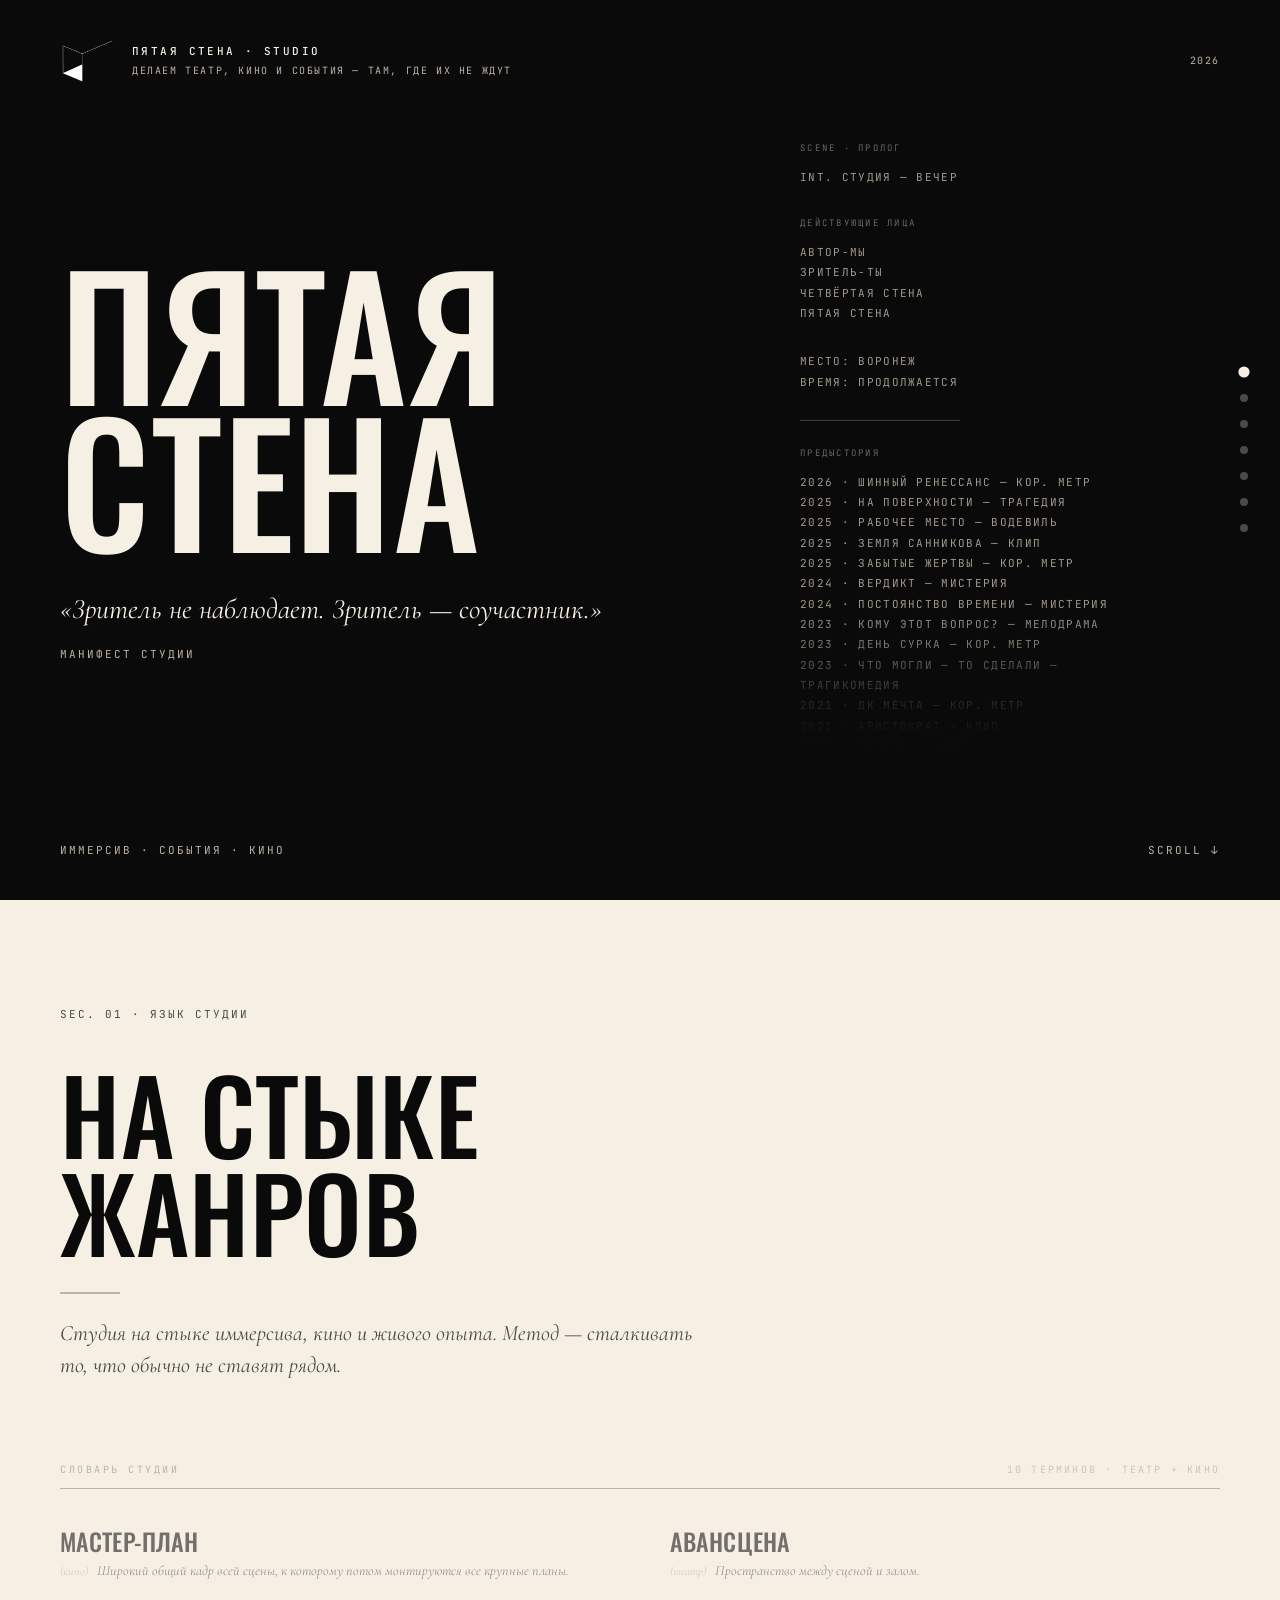
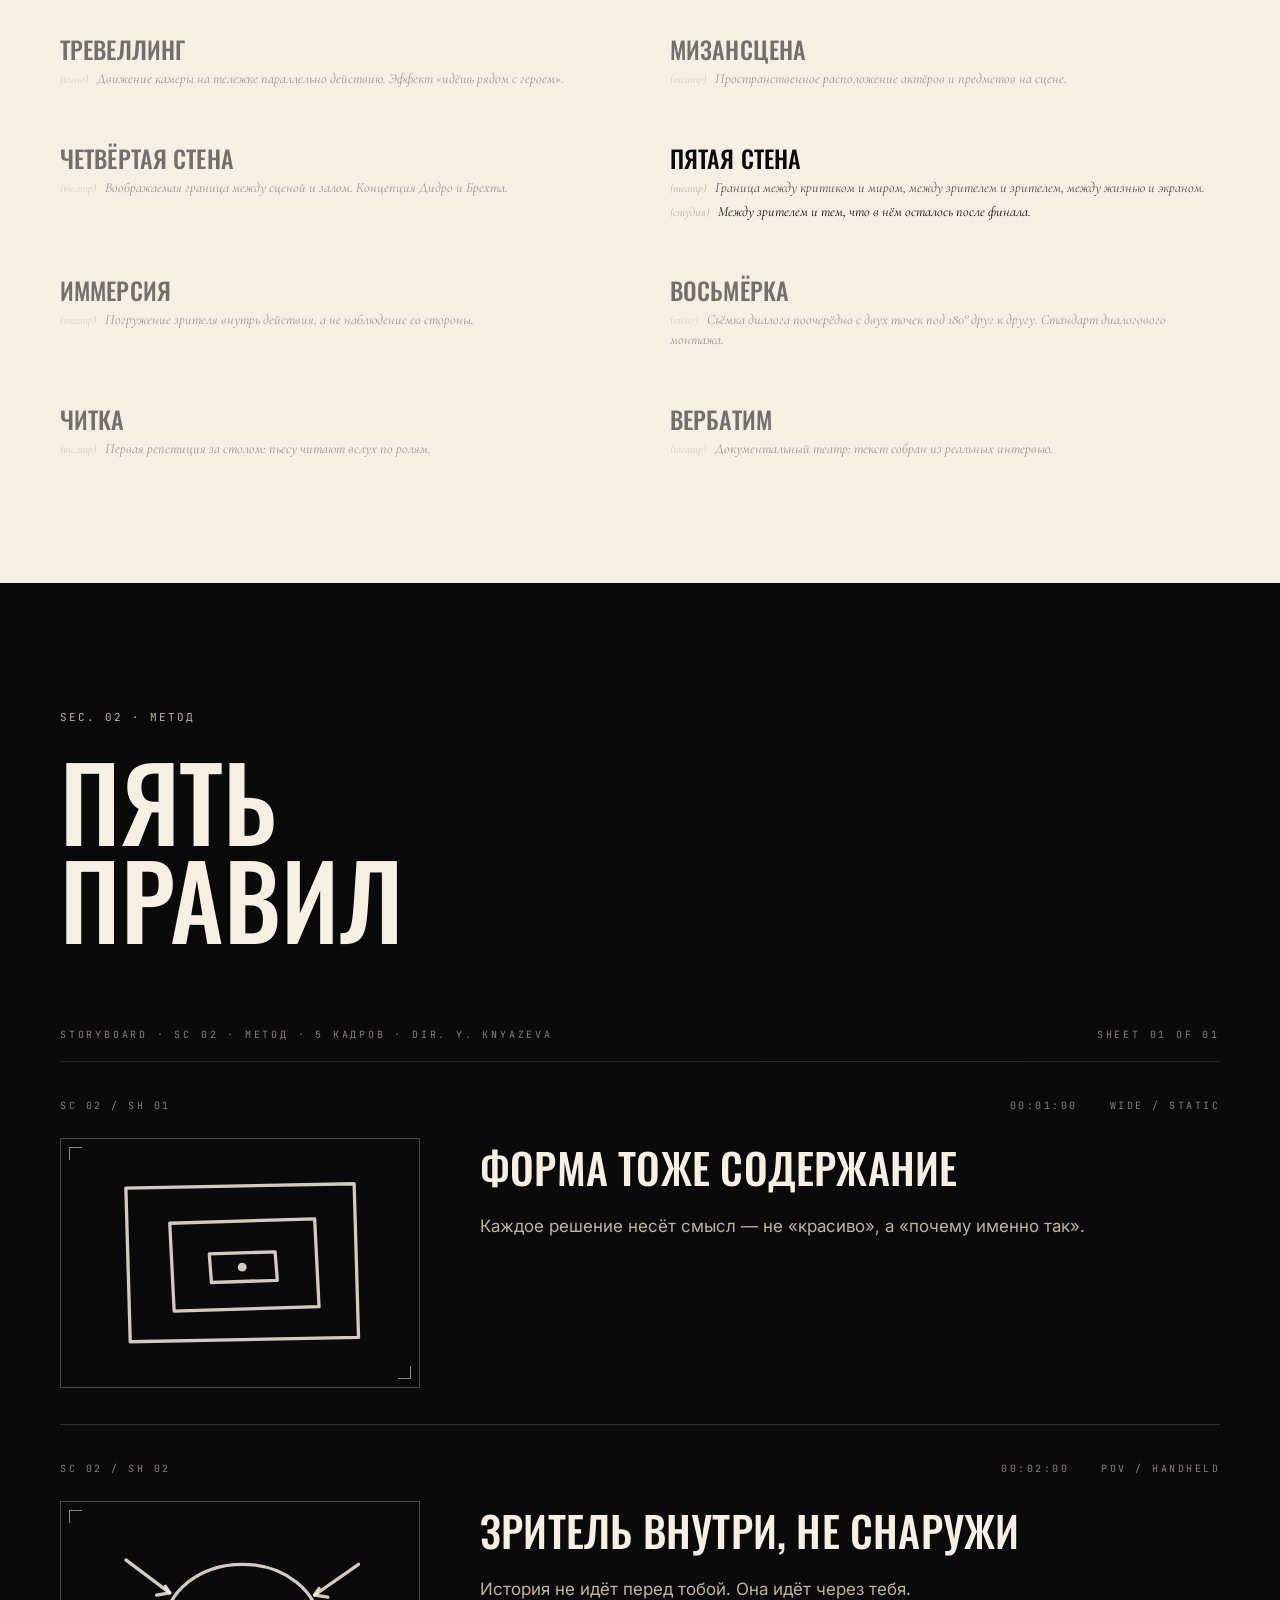
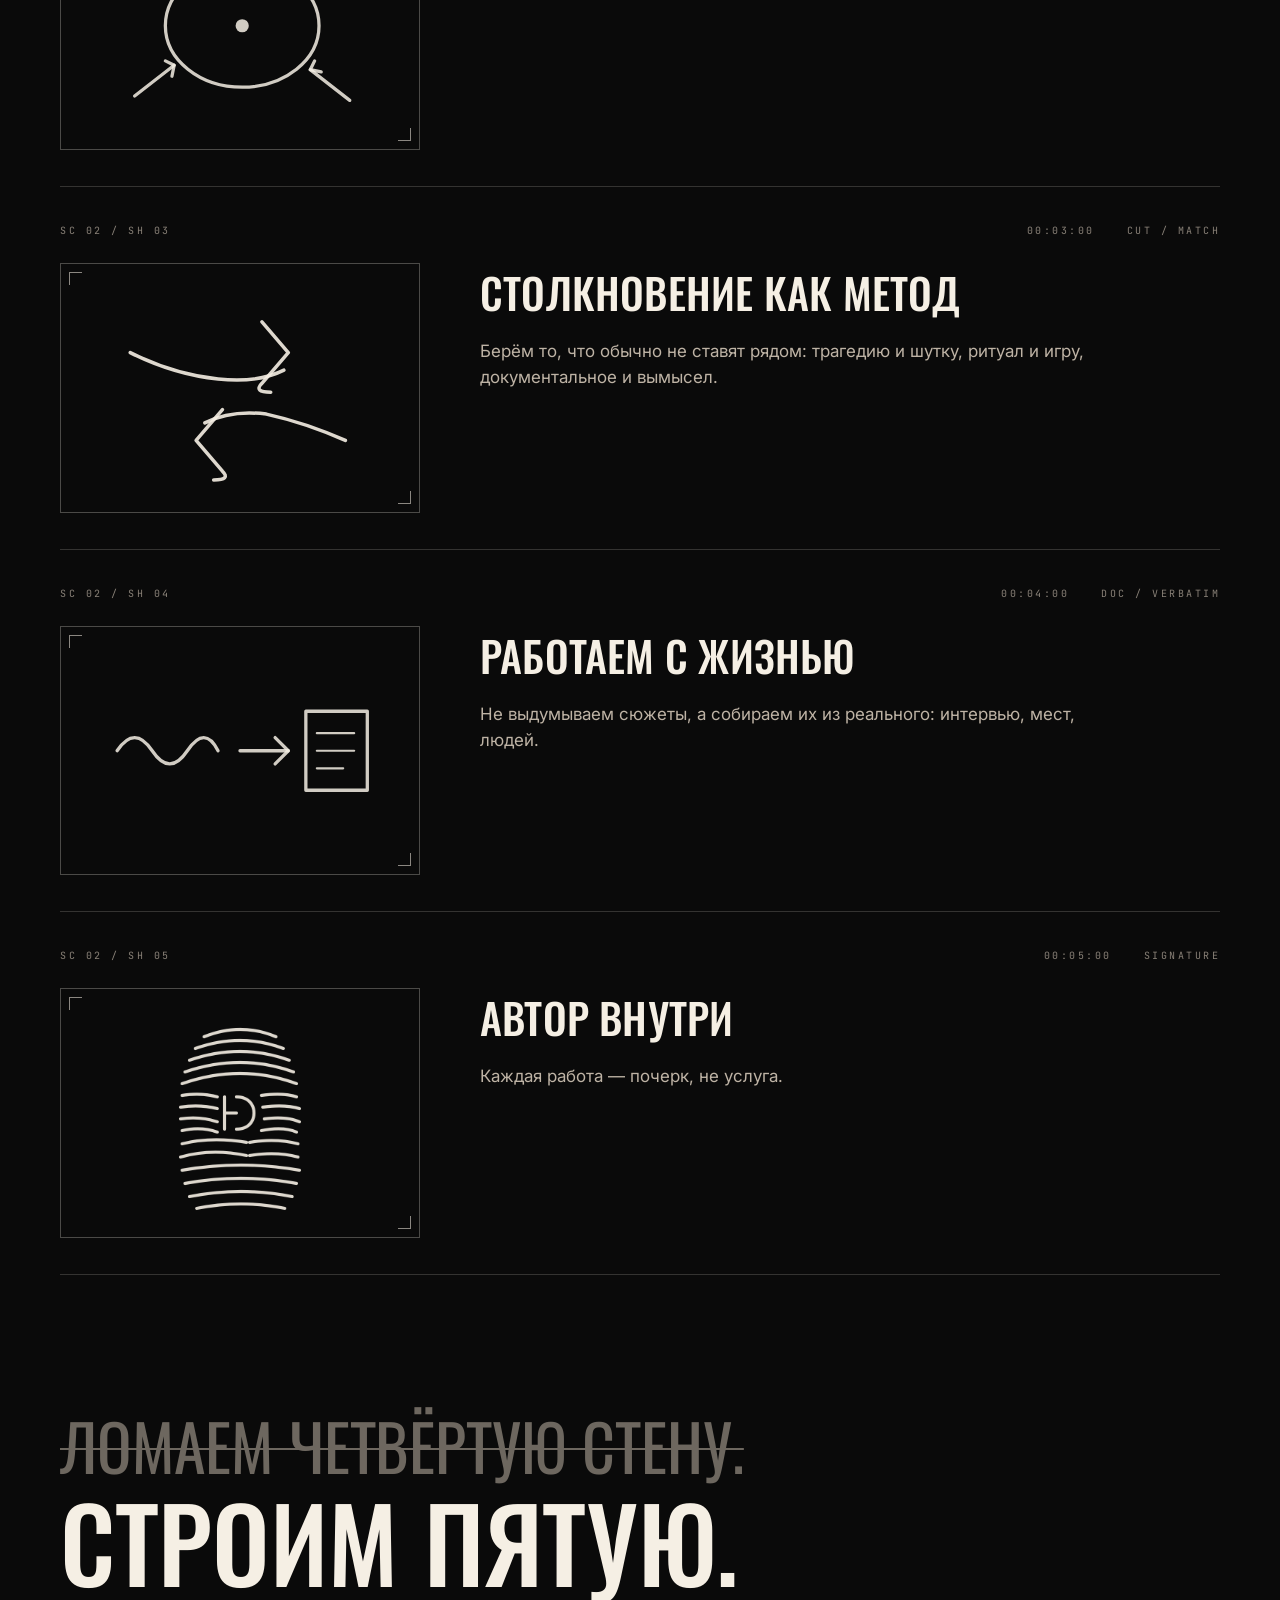
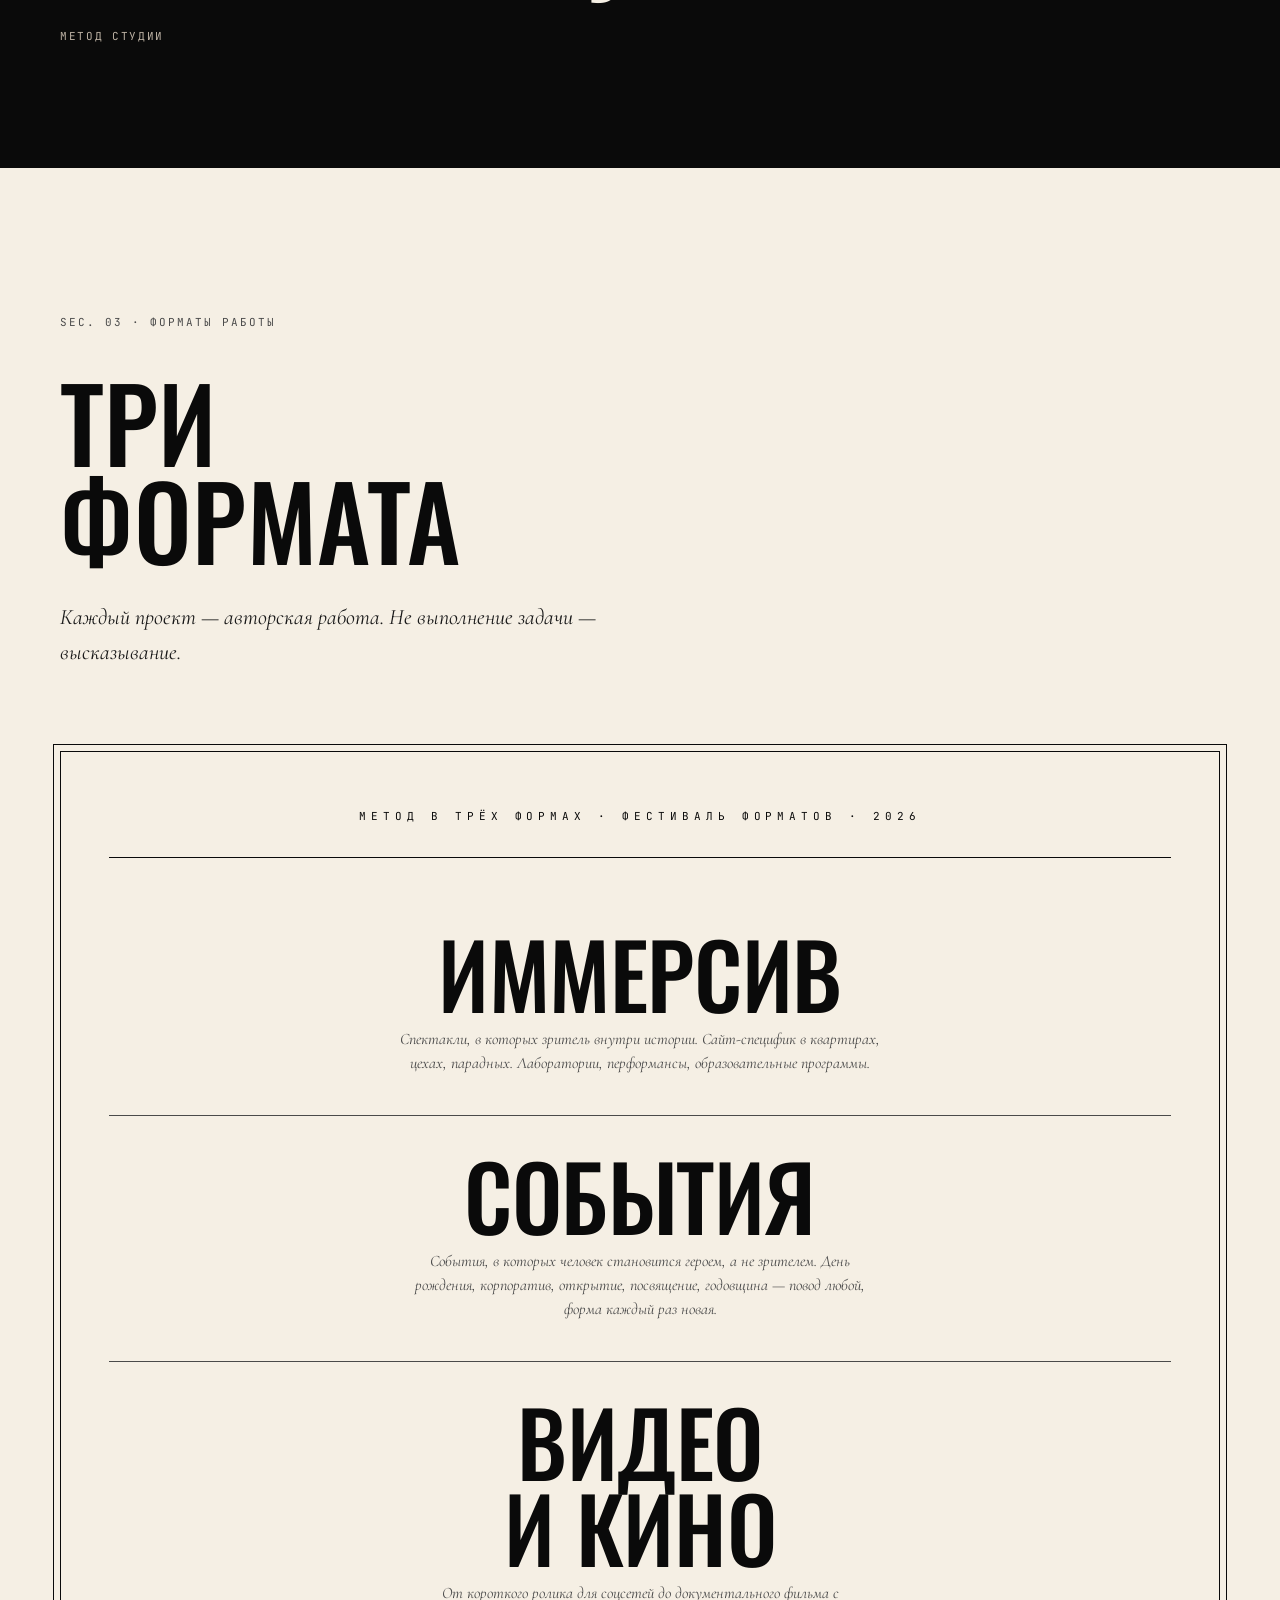
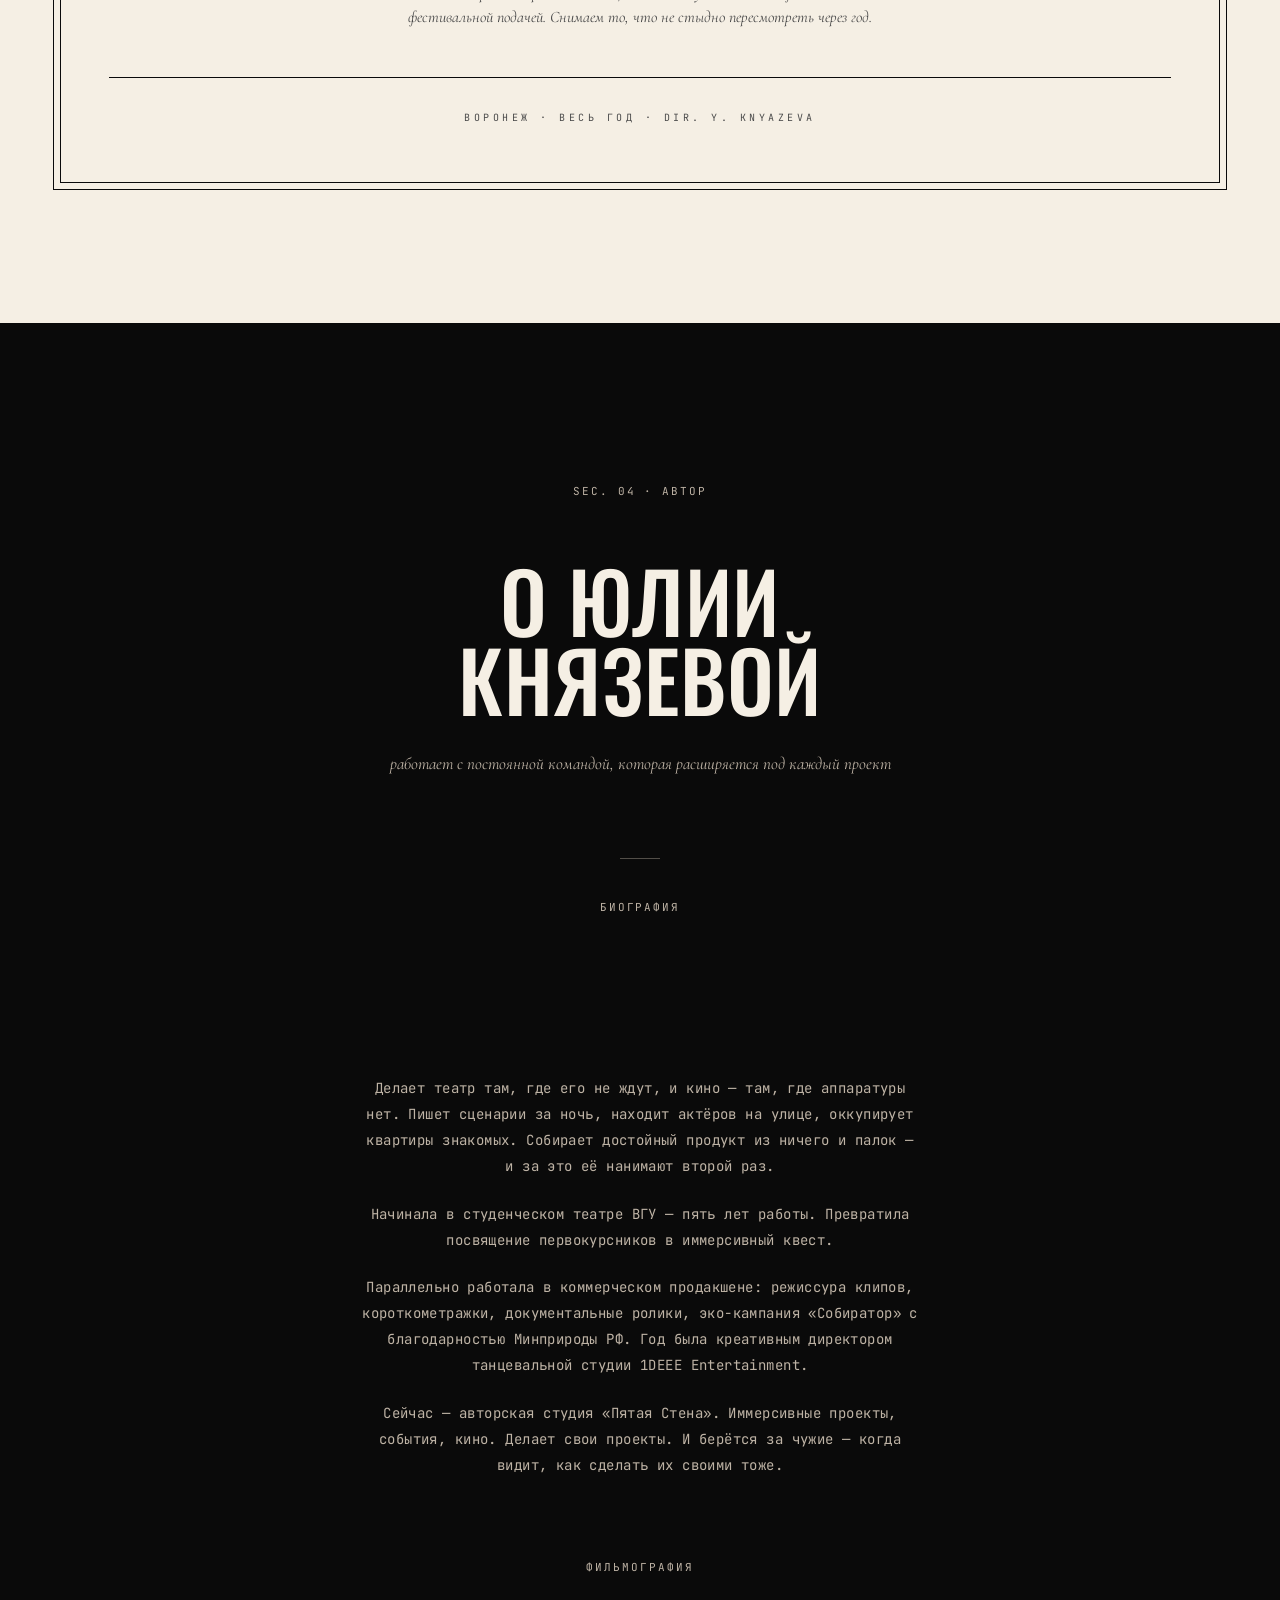
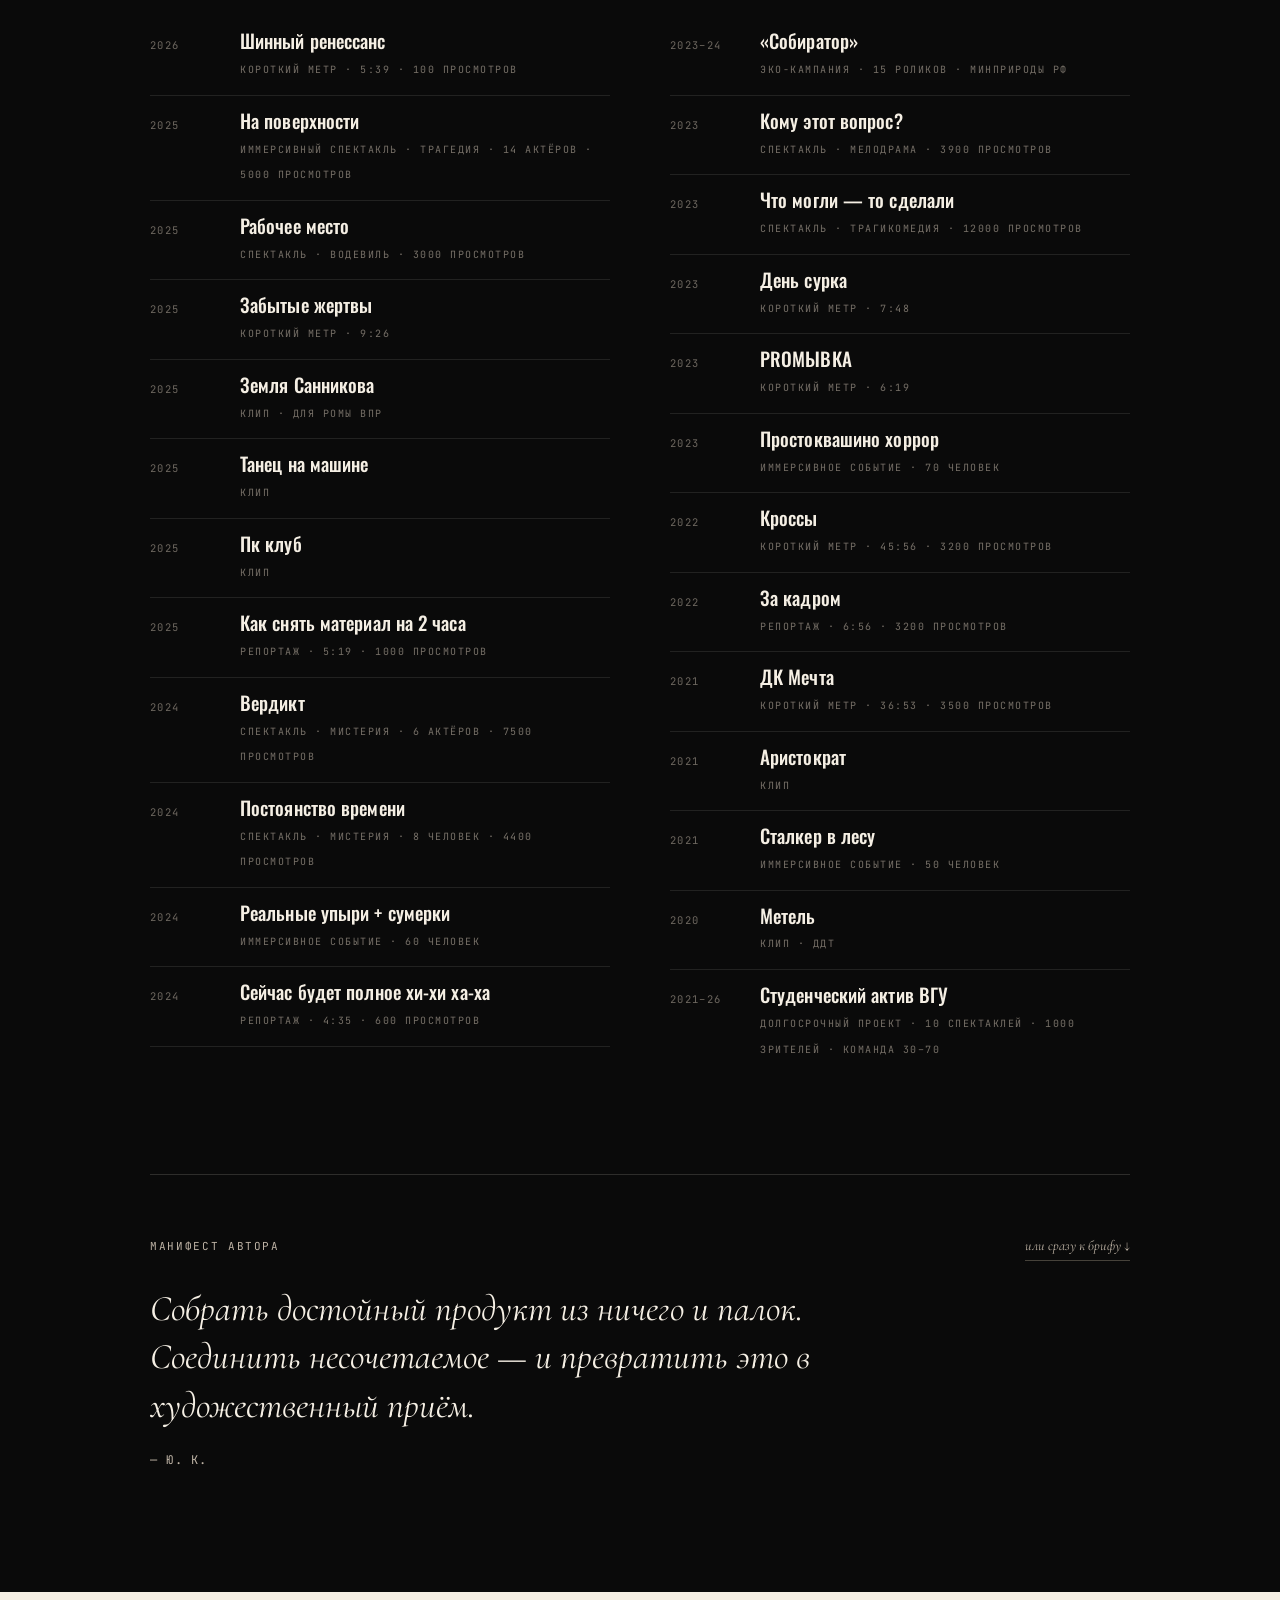
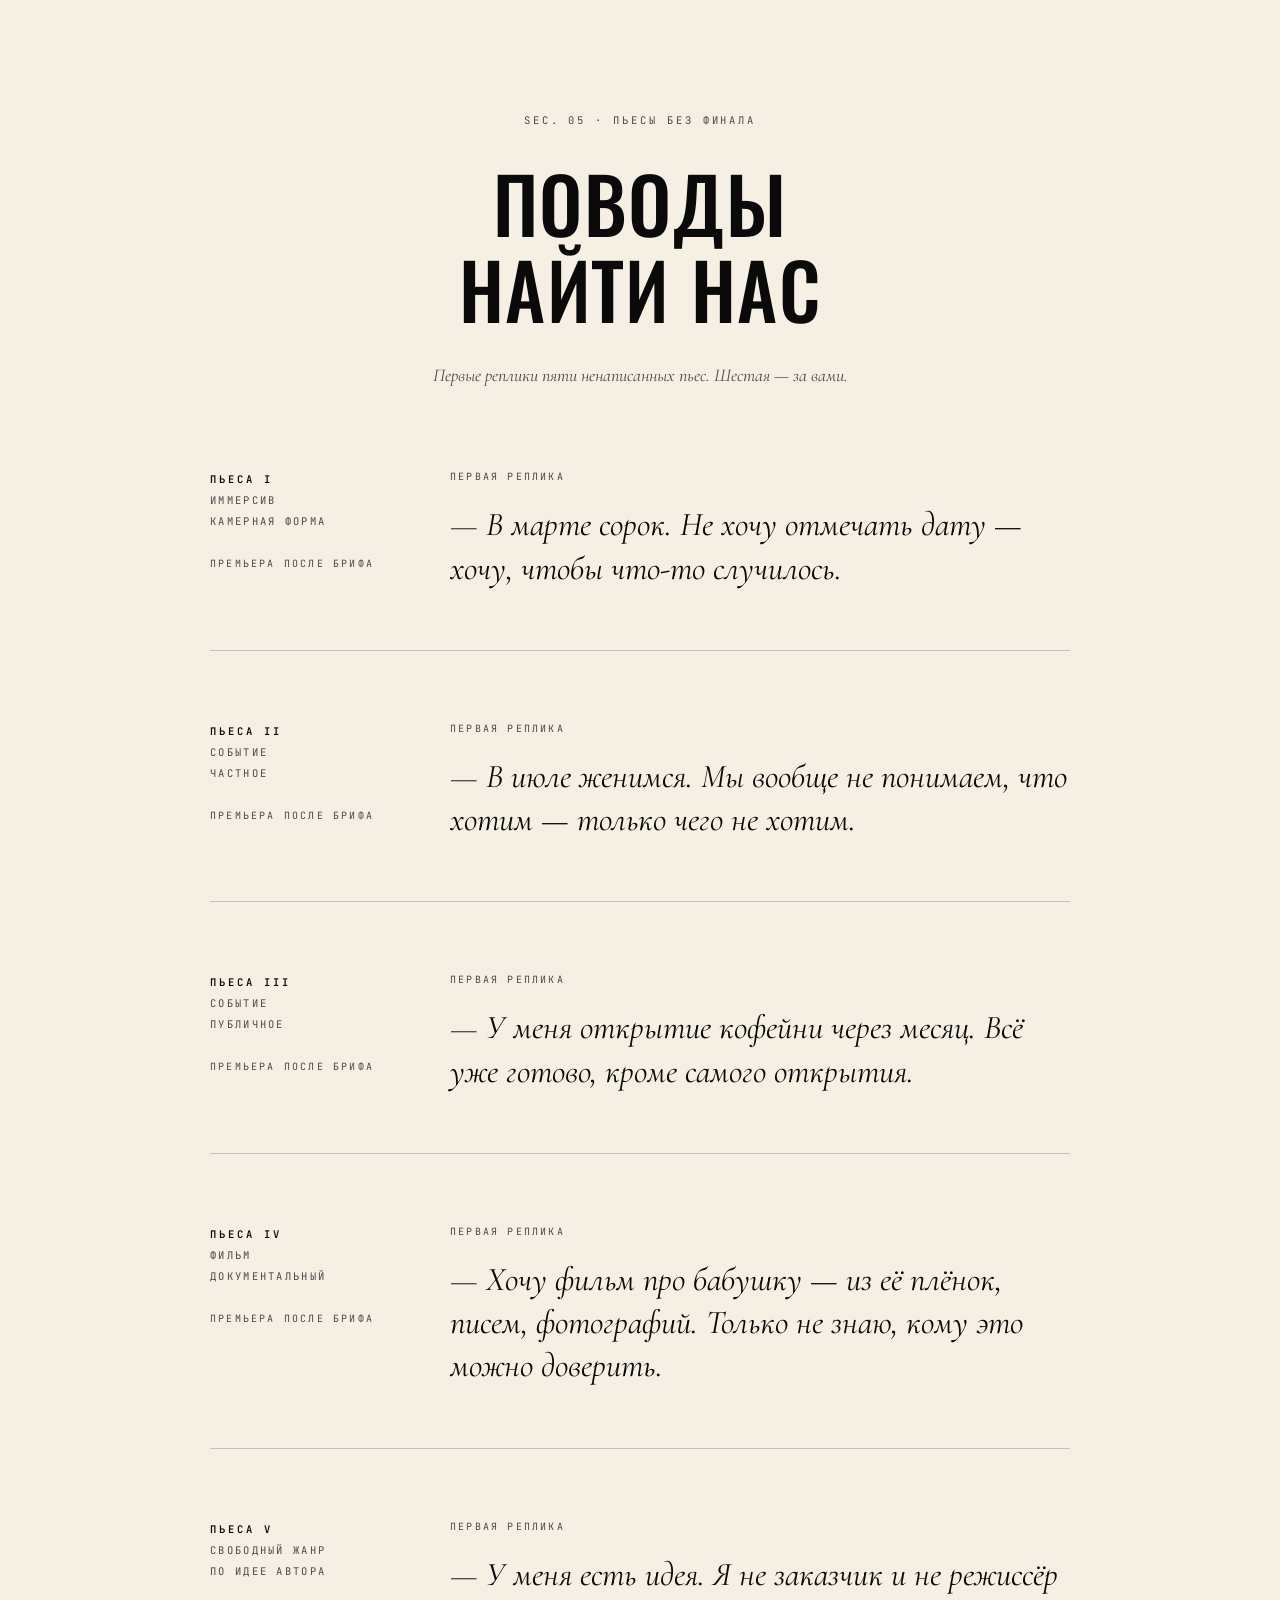
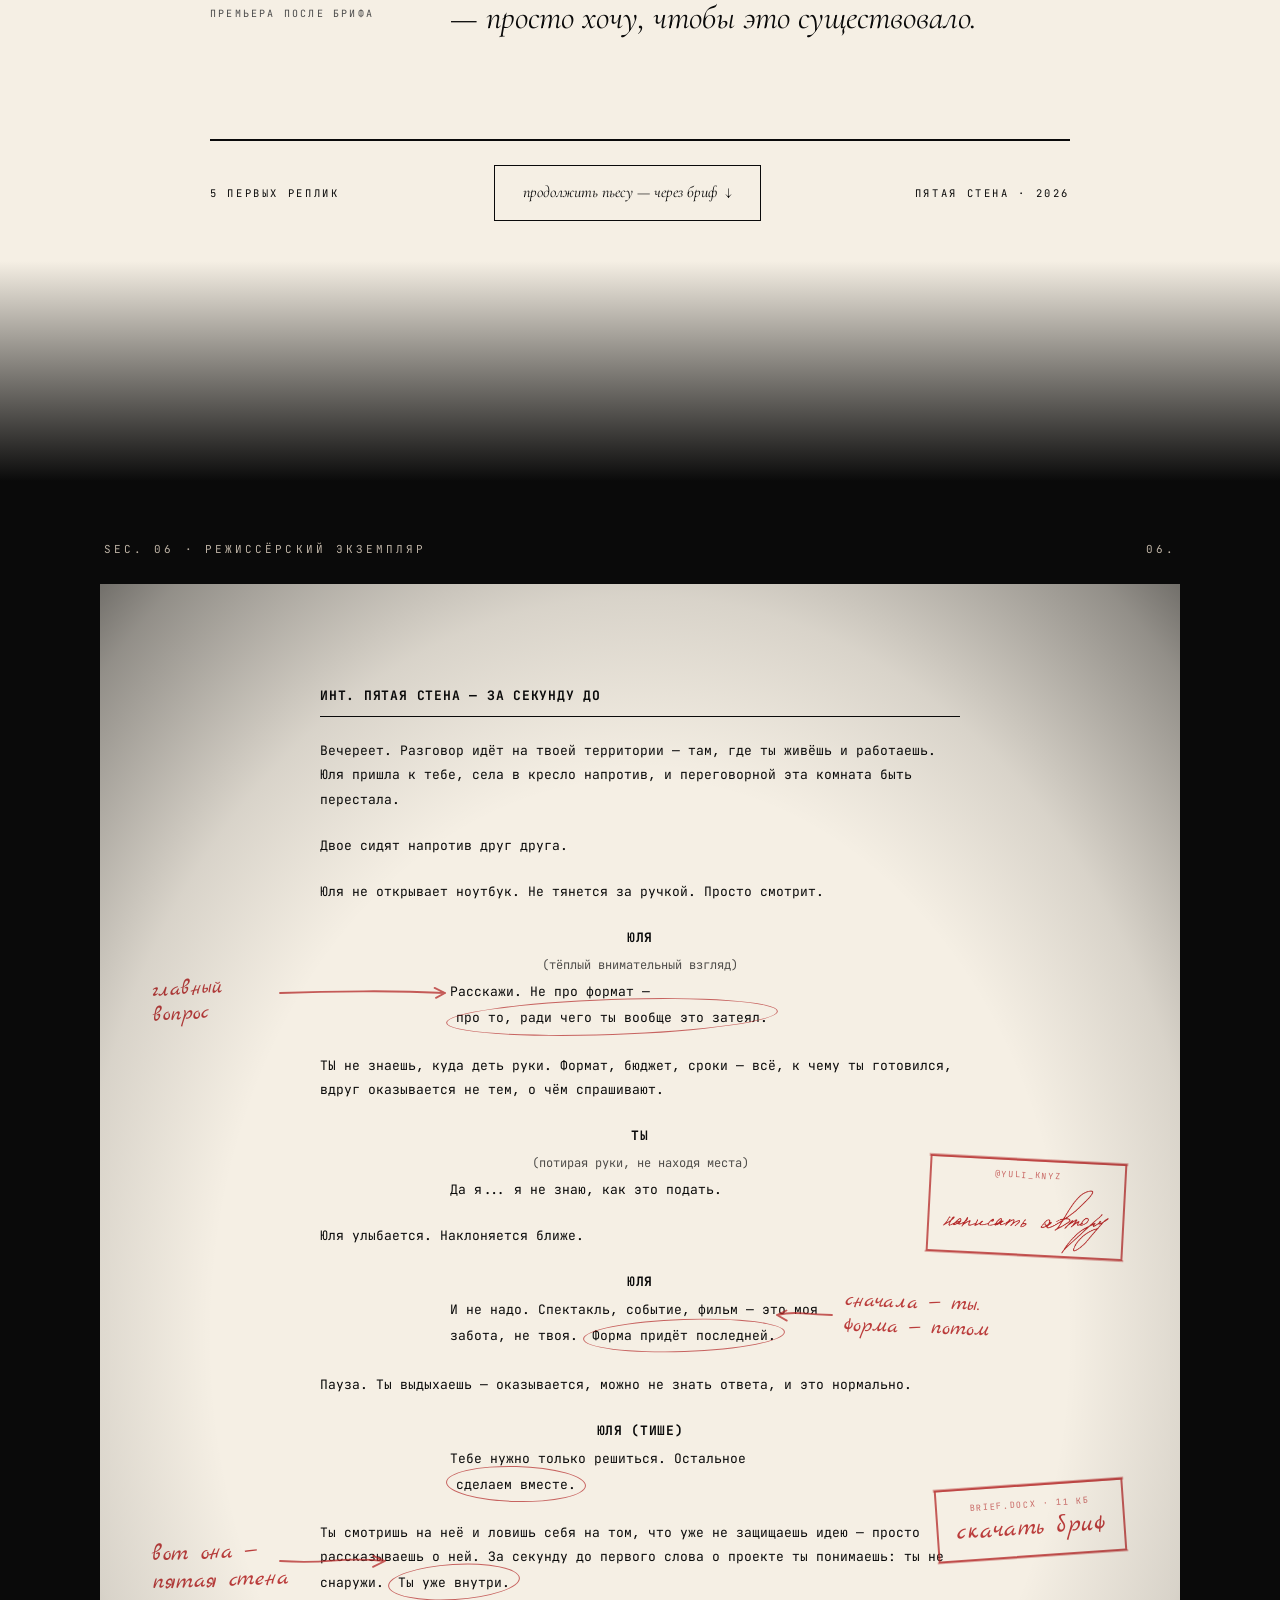
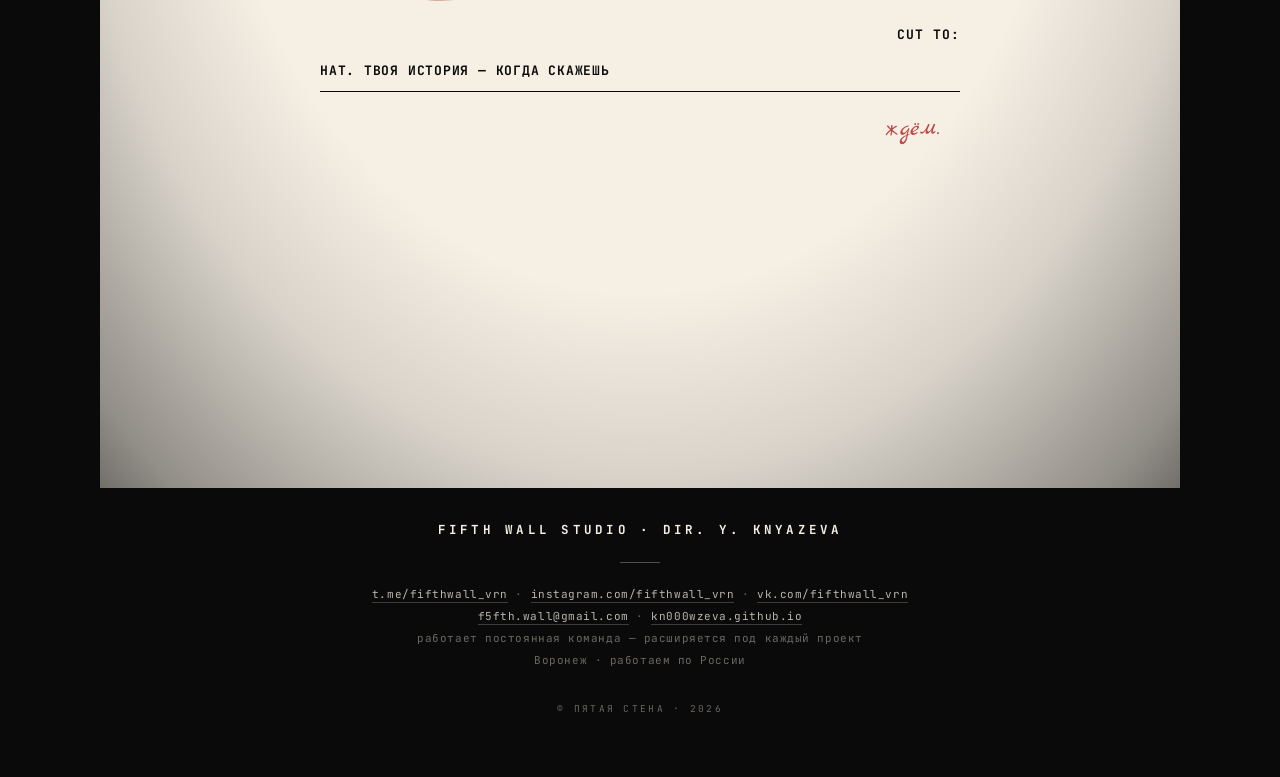
==== commit 20fa31e3: "update" ====
--- a/index.html
+++ b/index.html
@@ -1,1262 +1,1261 @@
 <!DOCTYPE html>
 <html lang="ru">
 <head>
-<meta charset="UTF-8">
-<meta name="viewport" content="width=device-width, initial-scale=1.0">
-<title>Пятая Стена · Авторская студия · Воронеж</title>
-<meta name="description" content="Авторская студия «Пятая Стена» в Воронеже. Иммерсивные перформансы, события, кино. Команда собирается под проект. Ломаем четвёртую стену. Строим пятую.">
-<meta property="og:title" content="Пятая Стена · Авторская студия">
-<meta property="og:description" content="Иммерсив. События. Кино. Воронеж.">
-<meta property="og:type" content="website">
-
-<link rel="preconnect" href="https://fonts.googleapis.com">
-<link rel="preconnect" href="https://fonts.gstatic.com" crossorigin>
-<link href="https://fonts.googleapis.com/css2?family=Oswald:wght@400;500;600&family=Cormorant+Garamond:ital,wght@0,400;1,400;1,500&family=Inter:wght@300;400;500;600&family=JetBrains+Mono:wght@400;500&display=swap" rel="stylesheet">
-
-<link rel="stylesheet" href="style.css">
+    <meta charset="UTF-8">
+    <meta name="viewport" content="width=device-width, initial-scale=1.0">
+    <title>Пятая Стена · Авторская студия · Воронеж</title>
+    <meta name="description" content="Авторская студия «Пятая Стена» в Воронеже. Иммерсивные перформансы, события, кино. Команда собирается под проект. Ломаем четвёртую стену. Строим пятую.">
+    <meta property="og:title" content="Пятая Стена · Авторская студия">
+    <meta property="og:description" content="Иммерсив. События. Кино. Воронеж.">
+    <meta property="og:type" content="website">
+
+    <link rel="preconnect" href="https://fonts.googleapis.com">
+    <link rel="preconnect" href="https://fonts.gstatic.com" crossorigin>
+    <link href="https://fonts.googleapis.com/css2?family=Oswald:wght@400;500;600&family=Cormorant+Garamond:ital,wght@0,400;1,400;1,500&family=Inter:wght@300;400;500;600&family=JetBrains+Mono:wght@400;500&display=swap" rel="stylesheet">
+
+    <link rel="stylesheet" href="../style.css">
 </head>
 <body>
 
 <!-- ============== ТОЧЕЧНАЯ НАВИГАЦИЯ СПРАВА ============== -->
 <nav class="dot-nav" aria-label="Разделы">
-  <a href="#hero" class="dot active" data-label="00 · Главная" aria-label="Главная"></a>
-  <a href="#essence" class="dot" data-label="01 · Язык"></a>
-  <a href="#method" class="dot" data-label="02 · Метод"></a>
-  <a href="#formats" class="dot" data-label="03 · Форматы"></a>
-  <a href="#author" class="dot" data-label="04 · Автор"></a>
-  <a href="#requests" class="dot" data-label="05 · Поводы"></a>
-  <a href="#contact" class="dot" data-label="06 · Связь"></a>
+    <a href="#hero" class="dot active" data-label="00 · Главная" aria-label="Главная"></a>
+    <a href="#essence" class="dot" data-label="01 · Язык"></a>
+    <a href="#method" class="dot" data-label="02 · Метод"></a>
+    <a href="#formats" class="dot" data-label="03 · Форматы"></a>
+    <a href="#author" class="dot" data-label="04 · Автор"></a>
+    <a href="#requests" class="dot" data-label="05 · Поводы"></a>
+    <a href="#contact" class="dot" data-label="06 · Связь"></a>
 </nav>
 
 <!-- ============== HERO ============== -->
 <section id="hero" class="hero">
-  <div class="top-meta">
-    <div class="left">
-      <div class="mark-big" role="img" aria-label="Логотип Пятой Стены"></div>
-      <div class="meta-stack">
-        <span class="studio">ПЯТАЯ СТЕНА · STUDIO</span>
-        <span class="muted">делаем театр, кино и события — там, где их не ждут</span>
-      </div>
+    <div class="top-meta">
+        <div class="left">
+            <div class="mark-big" role="img" aria-label="Логотип Пятой Стены"></div>
+            <div class="meta-stack">
+                <span class="studio">ПЯТАЯ СТЕНА · STUDIO</span>
+                <span class="muted">делаем театр, кино и события — там, где их не ждут</span>
+            </div>
+        </div>
+        <span class="muted">2026</span>
     </div>
-    <span class="muted">2026</span>
-  </div>
-
-  <div class="right-art" aria-hidden="true" translate="no">
-    <div class="art-stack">
-      <div class="art-block">
-        <div class="art-label">SCENE · ПРОЛОГ</div>
-        <div class="art-line">INT. СТУДИЯ — ВЕЧЕР</div>
-      </div>
-      <div class="art-block">
-        <div class="art-label">ДЕЙСТВУЮЩИЕ ЛИЦА</div>
-        <div class="art-line">АВТОР-МЫ</div>
-        <div class="art-line">ЗРИТЕЛЬ-ТЫ</div>
-        <div class="art-line">ЧЕТВЁРТАЯ СТЕНА</div>
-        <div class="art-line">ПЯТАЯ СТЕНА</div>
-      </div>
-      <div class="art-block">
-        <div class="art-line">место: Воронеж</div>
-        <div class="art-line">время: продолжается</div>
-      </div>
-      <div class="art-divider"></div>
-      <div class="art-block">
-        <div class="art-label">ПРЕДЫСТОРИЯ</div>
-        <div class="art-history">
-          <div class="art-line">2026 · Шинный ренессанс — кор. метр</div>
-          <div class="art-line">2025 · На поверхности — трагедия</div>
-          <div class="art-line">2025 · Рабочее место — водевиль</div>
-          <div class="art-line">2025 · Земля Санникова — клип</div>
-          <div class="art-line">2025 · Забытые жертвы — кор. метр</div>
-          <div class="art-line">2024 · Вердикт — мистерия</div>
-          <div class="art-line">2024 · Постоянство времени — мистерия</div>
-          <div class="art-line">2023 · Кому этот вопрос? — мелодрама</div>
-          <div class="art-line">2023 · День сурка — кор. метр</div>
-          <div class="art-line">2023 · Что могли — то сделали — трагикомедия</div>
-          <div class="art-line">2021 · ДК Мечта — кор. метр</div>
-          <div class="art-line">2021 · Аристократ — клип</div>
-          <div class="art-line">2020 · Метель — клип</div>
-        </div>
-      </div>
+
+    <div class="right-art" aria-hidden="true" translate="no">
+        <div class="art-stack">
+            <div class="art-block">
+                <div class="art-label">SCENE · ПРОЛОГ</div>
+                <div class="art-line">INT. СТУДИЯ — ВЕЧЕР</div>
+            </div>
+            <div class="art-block">
+                <div class="art-label">ДЕЙСТВУЮЩИЕ ЛИЦА</div>
+                <div class="art-line">АВТОР-МЫ</div>
+                <div class="art-line">ЗРИТЕЛЬ-ТЫ</div>
+                <div class="art-line">ЧЕТВЁРТАЯ СТЕНА</div>
+                <div class="art-line">ПЯТАЯ СТЕНА</div>
+            </div>
+            <div class="art-block">
+                <div class="art-line">место: Воронеж</div>
+                <div class="art-line">время: продолжается</div>
+            </div>
+            <div class="art-divider"></div>
+            <div class="art-block">
+                <div class="art-label">ПРЕДЫСТОРИЯ</div>
+                <div class="art-history">
+                    <div class="art-line">2026 · Шинный ренессанс — кор. метр</div>
+                    <div class="art-line">2025 · На поверхности — трагедия</div>
+                    <div class="art-line">2025 · Рабочее место — водевиль</div>
+                    <div class="art-line">2025 · Земля Санникова — клип</div>
+                    <div class="art-line">2025 · Забытые жертвы — кор. метр</div>
+                    <div class="art-line">2024 · Вердикт — мистерия</div>
+                    <div class="art-line">2024 · Постоянство времени — мистерия</div>
+                    <div class="art-line">2023 · Кому этот вопрос? — мелодрама</div>
+                    <div class="art-line">2023 · День сурка — кор. метр</div>
+                    <div class="art-line">2023 · Что могли — то сделали — трагикомедия</div>
+                    <div class="art-line">2021 · ДК Мечта — кор. метр</div>
+                    <div class="art-line">2021 · Аристократ — клип</div>
+                    <div class="art-line">2020 · Метель — клип</div>
+                </div>
+            </div>
+        </div>
     </div>
-  </div>
-
-  <div class="container">
-    <div class="stack">
-      <h1 class="title"><span>ПЯТАЯ</span><span>СТЕНА</span></h1>
-      <p class="quote">«Зритель не наблюдает. Зритель — соучастник.»</p>
-      <span class="quote-tag">Манифест студии</span>
+
+    <div class="container">
+        <div class="stack">
+            <h1 class="title"><span>ПЯТАЯ</span><span>СТЕНА</span></h1>
+            <p class="quote">«Зритель не наблюдает. Зритель — соучастник.»</p>
+            <span class="quote-tag">Манифест студии</span>
+        </div>
     </div>
-  </div>
-
-  <div class="bottom-meta">
-    <span class="muted">иммерсив · события · кино</span>
-    <span class="muted">SCROLL ↓</span>
-  </div>
+
+    <div class="bottom-meta">
+        <span class="muted">иммерсив · события · кино</span>
+        <span class="muted">SCROLL ↓</span>
+    </div>
 </section>
 
 <!-- ============== SEC.01 ЯЗЫК СТУДИИ ============== -->
 <section id="essence" class="essence">
-  <div class="container">
-    <span class="section-label" translate="no">SEC. 01 · ЯЗЫК СТУДИИ</span>
-
-    <div class="essence-grid">
-      <div class="essence-title-block">
-        <h2 class="display-h2">НА СТЫКЕ<br>ЖАНРОВ</h2>
-        <div class="rule"></div>
-        <p class="essence-lead">Студия, которая работает на пересечении иммерсива, кино и живого опыта. Метод — столкновение того, что обычно не ставят рядом.</p>
-      </div>
-
-      <div class="essence-dict">
-        <div class="dict-header">
-          <span class="dict-title">Словарь студии</span>
-          <span class="dict-count">10 терминов · театр + кино</span>
-        </div>
-
-        <div class="terms-grid">
-          <dl class="term-entry">
-            <dt class="term-head">Мастер-план</dt>
-            <dd class="term-meaning">
-              <span class="term-tag">кино</span>
-              <span class="term-text">Широкий общий кадр всей сцены, к которому потом монтируются все крупные планы.</span>
-            </dd>
-          </dl>
-
-          <dl class="term-entry">
-            <dt class="term-head">Авансцена</dt>
-            <dd class="term-meaning">
-              <span class="term-tag">театр</span>
-              <span class="term-text">Пространство между сценой и залом. Место, где стена становится тоньше.</span>
-            </dd>
-          </dl>
-
-          <dl class="term-entry">
-            <dt class="term-head">Тревеллинг</dt>
-            <dd class="term-meaning">
-              <span class="term-tag">кино</span>
-              <span class="term-text">Движение камеры на тележке параллельно действию. Эффект «идёшь рядом с героем».</span>
-            </dd>
-          </dl>
-
-          <dl class="term-entry">
-            <dt class="term-head">Мизансцена</dt>
-            <dd class="term-meaning">
-              <span class="term-tag">театр</span>
-              <span class="term-text">Пространственное расположение актёров и предметов на сцене. Живая композиция, а не декорация.</span>
-            </dd>
-          </dl>
-
-          <dl class="term-entry">
-              <dt class="term-head">Четвёртая стена</dt>
-              <dd class="term-meaning">
-                  <span class="term-tag">театр</span>
-                  <span class="term-text">Воображаемая граница между сценой и залом. Концепция Дидро и Брехта.</span>
-              </dd>
-          </dl>
-
-          <dl class="term-entry is-main">
-            <dt class="term-head">Пятая стена</dt>
-            <dd class="term-meaning">
-              <span class="term-tag">театр</span>
-              <span class="term-text">Граница между критиком и миром, между зрителем и зрителем, между жизнью и экраном.</span>
-            </dd>
-            <dd class="term-meaning is-author">
-              <span class="term-tag">студия</span>
-              <span class="term-text">Между зрителем и тем, что в нём осталось. Не стена — связь.</span>
-            </dd>
-          </dl>
-
-          <dl class="term-entry">
-            <dt class="term-head">Иммерсия</dt>
-            <dd class="term-meaning">
-              <span class="term-tag">театр</span>
-              <span class="term-text">Погружение зрителя внутрь действия, а не наблюдение со стороны.</span>
-            </dd>
-          </dl>
-
-          <dl class="term-entry">
-            <dt class="term-head">Восьмёрка</dt>
-            <dd class="term-meaning">
-              <span class="term-tag">кино</span>
-              <span class="term-text">Съёмка диалога поочерёдно с двух точек под 180° друг к другу. Стандарт диалогового монтажа.</span>
-            </dd>
-          </dl>
-
-          <dl class="term-entry">
-            <dt class="term-head">Читка</dt>
-            <dd class="term-meaning">
-              <span class="term-tag">театр</span>
-              <span class="term-text">Первая репетиция за столом. Момент, когда текст встречается с голосами.</span>
-            </dd>
-          </dl>
-
-          <dl class="term-entry">
-            <dt class="term-head">Вербатим</dt>
-            <dd class="term-meaning">
-              <span class="term-tag">театр</span>
-              <span class="term-text">Документальный театр: текст собран из реальных интервью. Жизнь становится репликой.</span>
-            </dd>
-          </dl>
-        </div>
-      </div>
+    <div class="container">
+        <span class="section-label" translate="no">SEC. 01 · ЯЗЫК СТУДИИ</span>
+
+        <div class="essence-grid">
+            <div class="essence-title-block">
+                <h2 class="display-h2">НА СТЫКЕ<br>ЖАНРОВ</h2>
+                <div class="rule"></div>
+                <p class="essence-lead">Студия на стыке иммерсива, кино и живого опыта. Метод — сталкивать то, что обычно не ставят рядом.</p>
+            </div>
+
+            <div class="essence-dict">
+                <div class="dict-header">
+                    <span class="dict-title">Словарь студии</span>
+                    <span class="dict-count">10 терминов · театр + кино</span>
+                </div>
+
+                <div class="terms-grid">
+                    <dl class="term-entry">
+                        <dt class="term-head">Мастер-план</dt>
+                        <dd class="term-meaning">
+                            <span class="term-tag">кино</span>
+                            <span class="term-text">Широкий общий кадр всей сцены, к которому потом монтируются все крупные планы.</span>
+                        </dd>
+                    </dl>
+
+                    <dl class="term-entry">
+                        <dt class="term-head">Авансцена</dt>
+                        <dd class="term-meaning">
+                            <span class="term-tag">театр</span>
+                            <span class="term-text">Пространство между сценой и залом.</span>
+                        </dd>
+                    </dl>
+
+                    <dl class="term-entry">
+                        <dt class="term-head">Тревеллинг</dt>
+                        <dd class="term-meaning">
+                            <span class="term-tag">кино</span>
+                            <span class="term-text">Движение камеры на тележке параллельно действию. Эффект «идёшь рядом с героем».</span>
+                        </dd>
+                    </dl>
+
+                    <dl class="term-entry">
+                        <dt class="term-head">Мизансцена</dt>
+                        <dd class="term-meaning">
+                            <span class="term-tag">театр</span>
+                            <span class="term-text">Пространственное расположение актёров и предметов на сцене.</span>
+                        </dd>
+                    </dl>
+
+                    <dl class="term-entry">
+                        <dt class="term-head">Четвёртая стена</dt>
+                        <dd class="term-meaning">
+                            <span class="term-tag">театр</span>
+                            <span class="term-text">Воображаемая граница между сценой и залом. Концепция Дидро и Брехта.</span>
+                        </dd>
+                    </dl>
+
+                    <dl class="term-entry is-main">
+                        <dt class="term-head">Пятая стена</dt>
+                        <dd class="term-meaning">
+                            <span class="term-tag">театр</span>
+                            <span class="term-text">Граница между критиком и миром, между зрителем и зрителем, между жизнью и экраном.</span>
+                        </dd>
+                        <dd class="term-meaning is-author">
+                            <span class="term-tag">студия</span>
+                            <span class="term-text">Между зрителем и тем, что в нём осталось после финала.</span>
+                        </dd>
+                    </dl>
+
+                    <dl class="term-entry">
+                        <dt class="term-head">Иммерсия</dt>
+                        <dd class="term-meaning">
+                            <span class="term-tag">театр</span>
+                            <span class="term-text">Погружение зрителя внутрь действия, а не наблюдение со стороны.</span>
+                        </dd>
+                    </dl>
+
+                    <dl class="term-entry">
+                        <dt class="term-head">Восьмёрка</dt>
+                        <dd class="term-meaning">
+                            <span class="term-tag">кино</span>
+                            <span class="term-text">Съёмка диалога поочерёдно с двух точек под 180° друг к другу. Стандарт диалогового монтажа.</span>
+                        </dd>
+                    </dl>
+
+                    <dl class="term-entry">
+                        <dt class="term-head">Читка</dt>
+                        <dd class="term-meaning">
+                            <span class="term-tag">театр</span>
+                            <span class="term-text">Первая репетиция за столом: пьесу читают вслух по ролям.</span>
+                        </dd>
+                    </dl>
+
+                    <dl class="term-entry">
+                        <dt class="term-head">Вербатим</dt>
+                        <dd class="term-meaning">
+                            <span class="term-tag">театр</span>
+                            <span class="term-text">Документальный театр: текст собран из реальных интервью.</span>
+                        </dd>
+                    </dl>
+                </div>
+            </div>
+        </div>
     </div>
-  </div>
 </section>
 
 <!-- ============== SEC.02 МЕТОД · ПЯТЬ ПРАВИЛ ============== -->
 <section id="method" class="method">
-  <div class="container">
-    <span class="section-label" translate="no">SEC. 02 · МЕТОД</span>
-    <h2 class="display-h2 light">ПЯТЬ<br>ПРАВИЛ</h2>
-
-    <div class="storyboard">
-      <div class="storyboard-header">
-        <span>STORYBOARD · SC 02 · МЕТОД · 5 КАДРОВ · DIR. Y. KNYAZEVA</span>
-        <span>SHEET 01 OF 01</span>
-      </div>
-
-      <div class="storyboard-list" translate="no">
-        <article class="shot">
-          <div class="shot-bar">
-            <span class="bar-left">SC 02 / SH 01</span>
-            <span class="bar-right"><span>00:01:00</span><span>WIDE / STATIC</span></span>
-          </div>
-          <div class="shot-row">
-            <div class="shot-frame">
-              <svg viewBox="0 0 140 100" xmlns="http://www.w3.org/2000/svg" aria-hidden="true">
-                <path d="M 18 16 L 122 14 L 124 84 L 20 86 Z" stroke="#f5efe4" stroke-width="1.5" fill="none" stroke-linecap="round" stroke-linejoin="round" opacity="0.85"/>
-                <path d="M 38 32 L 104 30 L 106 70 L 40 72 Z" stroke="#f5efe4" stroke-width="1.5" fill="none" stroke-linecap="round" stroke-linejoin="round" opacity="0.85"/>
-                <path d="M 56 46 L 86 45 L 87 58 L 57 59 Z" stroke="#f5efe4" stroke-width="1.5" fill="none" stroke-linecap="round" stroke-linejoin="round" opacity="0.85"/>
-                <circle cx="71" cy="52" r="2" fill="#f5efe4" opacity="0.85"/>
-              </svg>
-            </div>
-            <div class="shot-body">
-              <h3>ФОРМА ТОЖЕ СОДЕРЖАНИЕ</h3>
-              <p>Каждое решение несёт смысл — не «красиво», а «почему именно так».</p>
-            </div>
-          </div>
-        </article>
-
-        <article class="shot">
-          <div class="shot-bar">
-            <span class="bar-left">SC 02 / SH 02</span>
-            <span class="bar-right"><span>00:02:00</span><span>POV / HANDHELD</span></span>
-          </div>
-          <div class="shot-row">
-            <div class="shot-frame">
-              <svg viewBox="0 0 140 100" xmlns="http://www.w3.org/2000/svg" aria-hidden="true">
-                <ellipse cx="71" cy="50" rx="35" ry="28" stroke="#f5efe4" stroke-width="1.5" fill="none" stroke-linecap="round" stroke-linejoin="round" opacity="0.85"/>
-                <circle cx="71" cy="50" r="3" fill="#f5efe4" opacity="0.85"/>
-                <path d="M 18 20 L 38 35" stroke="#f5efe4" stroke-width="1.5" fill="none" stroke-linecap="round" stroke-linejoin="round" opacity="0.85"/>
-                <path d="M 36 32 L 38 35 L 32 36" stroke="#f5efe4" stroke-width="1.5" fill="none" stroke-linecap="round" stroke-linejoin="round" opacity="0.85"/>
-                <path d="M 124 22 L 104 36" stroke="#f5efe4" stroke-width="1.5" fill="none" stroke-linecap="round" stroke-linejoin="round" opacity="0.85"/>
-                <path d="M 106 33 L 104 36 L 110 37" stroke="#f5efe4" stroke-width="1.5" fill="none" stroke-linecap="round" stroke-linejoin="round" opacity="0.85"/>
-                <path d="M 22 82 L 40 68" stroke="#f5efe4" stroke-width="1.5" fill="none" stroke-linecap="round" stroke-linejoin="round" opacity="0.85"/>
-                <path d="M 36 66 L 40 68 L 39 73" stroke="#f5efe4" stroke-width="1.5" fill="none" stroke-linecap="round" stroke-linejoin="round" opacity="0.85"/>
-                <path d="M 120 84 L 102 70" stroke="#f5efe4" stroke-width="1.5" fill="none" stroke-linecap="round" stroke-linejoin="round" opacity="0.85"/>
-                <path d="M 104 66 L 102 70 L 107 71" stroke="#f5efe4" stroke-width="1.5" fill="none" stroke-linecap="round" stroke-linejoin="round" opacity="0.85"/>
-              </svg>
-            </div>
-            <div class="shot-body">
-              <h3>ЗРИТЕЛЬ ВНУТРИ, НЕ СНАРУЖИ</h3>
-              <p>История не идёт перед тобой. Она идёт через тебя.</p>
-            </div>
-          </div>
-        </article>
-
-        <article class="shot">
-          <div class="shot-bar">
-            <span class="bar-left">SC 02 / SH 03</span>
-            <span class="bar-right"><span>00:03:00</span><span>CUT / MATCH</span></span>
-          </div>
-          <div class="shot-row">
-            <div class="shot-frame">
-              <svg viewBox="0 0 140 100" xmlns="http://www.w3.org/2000/svg" aria-hidden="true">
-                <path d="M 20 34 Q 40 44 60 46 Q 78 48 90 42" stroke="#f5efe4" stroke-width="1.6" fill="none" stroke-linecap="round" stroke-linejoin="round" opacity="0.9"/>
-                <path d="M 118 74 Q 100 66 82 62 Q 66 60 54 66" stroke="#f5efe4" stroke-width="1.6" fill="none" stroke-linecap="round" stroke-linejoin="round" opacity="0.9"/>
-                <path d="M 80 20 L 92 34 L 80 48 Q 76 52 84 52" stroke="#f5efe4" stroke-width="1.6" fill="none" stroke-linecap="round" stroke-linejoin="round" opacity="0.9"/>
-                <path d="M 62 60 L 50 74 L 62 88 Q 66 92 58 92" stroke="#f5efe4" stroke-width="1.6" fill="none" stroke-linecap="round" stroke-linejoin="round" opacity="0.9"/>
-              </svg>
-            </div>
-            <div class="shot-body">
-              <h3>СТОЛКНОВЕНИЕ КАК МЕТОД</h3>
-              <p>Берём то, что обычно не ставят рядом: трагедию и шутку, ритуал и игру, документальное и вымысел.</p>
-            </div>
-          </div>
-        </article>
-
-        <article class="shot">
-          <div class="shot-bar">
-            <span class="bar-left">SC 02 / SH 04</span>
-            <span class="bar-right"><span>00:04:00</span><span>DOC / VERBATIM</span></span>
-          </div>
-          <div class="shot-row">
-            <div class="shot-frame">
-              <svg viewBox="0 0 140 100" xmlns="http://www.w3.org/2000/svg" aria-hidden="true">
-                <path d="M 14 50 Q 22 38 30 50 T 46 50 T 60 50" stroke="#f5efe4" stroke-width="1.5" fill="none" stroke-linecap="round" stroke-linejoin="round" opacity="0.85"/>
-                <path d="M 70 50 L 92 50" stroke="#f5efe4" stroke-width="1.5" fill="none" stroke-linecap="round" stroke-linejoin="round" opacity="0.85"/>
-                <path d="M 86 44 L 92 50 L 86 56" stroke="#f5efe4" stroke-width="1.5" fill="none" stroke-linecap="round" stroke-linejoin="round" opacity="0.85"/>
-                <rect x="100" y="32" width="28" height="36" stroke="#f5efe4" stroke-width="1.5" fill="none" stroke-linecap="round" stroke-linejoin="round" opacity="0.85"/>
-                <path d="M 105 42 L 122 42" stroke="#f5efe4" stroke-width="1" fill="none" stroke-linecap="round" stroke-linejoin="round" opacity="0.85"/>
-                <path d="M 105 50 L 122 50" stroke="#f5efe4" stroke-width="1" fill="none" stroke-linecap="round" stroke-linejoin="round" opacity="0.85"/>
-                <path d="M 105 58 L 117 58" stroke="#f5efe4" stroke-width="1" fill="none" stroke-linecap="round" stroke-linejoin="round" opacity="0.85"/>
-              </svg>
-            </div>
-            <div class="shot-body">
-              <h3>РАБОТАЕМ С ЖИЗНЬЮ</h3>
-              <p>Не выдумываем сюжеты, а собираем их из реального: интервью, мест, людей.</p>
-            </div>
-          </div>
-        </article>
-
-        <article class="shot">
-          <div class="shot-bar">
-            <span class="bar-left">SC 02 / SH 05</span>
-            <span class="bar-right"><span>00:05:00</span><span>SIGNATURE</span></span>
-          </div>
-          <div class="shot-row">
-            <div class="shot-frame">
-              <img src="fingerprint.png" alt="" class="shot-fingerprint" aria-hidden="true">
-            </div>
-            <div class="shot-body">
-              <h3>АВТОР ВНУТРИ</h3>
-              <p>Каждая работа — почерк, не услуга.</p>
-            </div>
-          </div>
-        </article>
-      </div>
+    <div class="container">
+        <span class="section-label" translate="no">SEC. 02 · МЕТОД</span>
+        <h2 class="display-h2 light">ПЯТЬ<br>ПРАВИЛ</h2>
+
+        <div class="storyboard">
+            <div class="storyboard-header">
+                <span>STORYBOARD · SC 02 · МЕТОД · 5 КАДРОВ · DIR. Y. KNYAZEVA</span>
+                <span>SHEET 01 OF 01</span>
+            </div>
+
+            <div class="storyboard-list" translate="no">
+                <article class="shot">
+                    <div class="shot-bar">
+                        <span class="bar-left">SC 02 / SH 01</span>
+                        <span class="bar-right"><span>00:01:00</span><span>WIDE / STATIC</span></span>
+                    </div>
+                    <div class="shot-row">
+                        <div class="shot-frame">
+                            <svg viewBox="0 0 140 100" xmlns="http://www.w3.org/2000/svg" aria-hidden="true">
+                                <path d="M 18 16 L 122 14 L 124 84 L 20 86 Z" stroke="#f5efe4" stroke-width="1.5" fill="none" stroke-linecap="round" stroke-linejoin="round" opacity="0.85"/>
+                                <path d="M 38 32 L 104 30 L 106 70 L 40 72 Z" stroke="#f5efe4" stroke-width="1.5" fill="none" stroke-linecap="round" stroke-linejoin="round" opacity="0.85"/>
+                                <path d="M 56 46 L 86 45 L 87 58 L 57 59 Z" stroke="#f5efe4" stroke-width="1.5" fill="none" stroke-linecap="round" stroke-linejoin="round" opacity="0.85"/>
+                                <circle cx="71" cy="52" r="2" fill="#f5efe4" opacity="0.85"/>
+                            </svg>
+                        </div>
+                        <div class="shot-body">
+                            <h3>ФОРМА ТОЖЕ СОДЕРЖАНИЕ</h3>
+                            <p>Каждое решение несёт смысл — не «красиво», а «почему именно так».</p>
+                        </div>
+                    </div>
+                </article>
+
+                <article class="shot">
+                    <div class="shot-bar">
+                        <span class="bar-left">SC 02 / SH 02</span>
+                        <span class="bar-right"><span>00:02:00</span><span>POV / HANDHELD</span></span>
+                    </div>
+                    <div class="shot-row">
+                        <div class="shot-frame">
+                            <svg viewBox="0 0 140 100" xmlns="http://www.w3.org/2000/svg" aria-hidden="true">
+                                <ellipse cx="71" cy="50" rx="35" ry="28" stroke="#f5efe4" stroke-width="1.5" fill="none" stroke-linecap="round" stroke-linejoin="round" opacity="0.85"/>
+                                <circle cx="71" cy="50" r="3" fill="#f5efe4" opacity="0.85"/>
+                                <path d="M 18 20 L 38 35" stroke="#f5efe4" stroke-width="1.5" fill="none" stroke-linecap="round" stroke-linejoin="round" opacity="0.85"/>
+                                <path d="M 36 32 L 38 35 L 32 36" stroke="#f5efe4" stroke-width="1.5" fill="none" stroke-linecap="round" stroke-linejoin="round" opacity="0.85"/>
+                                <path d="M 124 22 L 104 36" stroke="#f5efe4" stroke-width="1.5" fill="none" stroke-linecap="round" stroke-linejoin="round" opacity="0.85"/>
+                                <path d="M 106 33 L 104 36 L 110 37" stroke="#f5efe4" stroke-width="1.5" fill="none" stroke-linecap="round" stroke-linejoin="round" opacity="0.85"/>
+                                <path d="M 22 82 L 40 68" stroke="#f5efe4" stroke-width="1.5" fill="none" stroke-linecap="round" stroke-linejoin="round" opacity="0.85"/>
+                                <path d="M 36 66 L 40 68 L 39 73" stroke="#f5efe4" stroke-width="1.5" fill="none" stroke-linecap="round" stroke-linejoin="round" opacity="0.85"/>
+                                <path d="M 120 84 L 102 70" stroke="#f5efe4" stroke-width="1.5" fill="none" stroke-linecap="round" stroke-linejoin="round" opacity="0.85"/>
+                                <path d="M 104 66 L 102 70 L 107 71" stroke="#f5efe4" stroke-width="1.5" fill="none" stroke-linecap="round" stroke-linejoin="round" opacity="0.85"/>
+                            </svg>
+                        </div>
+                        <div class="shot-body">
+                            <h3>ЗРИТЕЛЬ ВНУТРИ, НЕ СНАРУЖИ</h3>
+                            <p>История не идёт перед тобой. Она идёт через тебя.</p>
+                        </div>
+                    </div>
+                </article>
+
+                <article class="shot">
+                    <div class="shot-bar">
+                        <span class="bar-left">SC 02 / SH 03</span>
+                        <span class="bar-right"><span>00:03:00</span><span>CUT / MATCH</span></span>
+                    </div>
+                    <div class="shot-row">
+                        <div class="shot-frame">
+                            <svg viewBox="0 0 140 100" xmlns="http://www.w3.org/2000/svg" aria-hidden="true">
+                                <path d="M 20 34 Q 40 44 60 46 Q 78 48 90 42" stroke="#f5efe4" stroke-width="1.6" fill="none" stroke-linecap="round" stroke-linejoin="round" opacity="0.9"/>
+                                <path d="M 118 74 Q 100 66 82 62 Q 66 60 54 66" stroke="#f5efe4" stroke-width="1.6" fill="none" stroke-linecap="round" stroke-linejoin="round" opacity="0.9"/>
+                                <path d="M 80 20 L 92 34 L 80 48 Q 76 52 84 52" stroke="#f5efe4" stroke-width="1.6" fill="none" stroke-linecap="round" stroke-linejoin="round" opacity="0.9"/>
+                                <path d="M 62 60 L 50 74 L 62 88 Q 66 92 58 92" stroke="#f5efe4" stroke-width="1.6" fill="none" stroke-linecap="round" stroke-linejoin="round" opacity="0.9"/>
+                            </svg>
+                        </div>
+                        <div class="shot-body">
+                            <h3>СТОЛКНОВЕНИЕ КАК МЕТОД</h3>
+                            <p>Берём то, что обычно не ставят рядом: трагедию и шутку, ритуал и игру, документальное и вымысел.</p>
+                        </div>
+                    </div>
+                </article>
+
+                <article class="shot">
+                    <div class="shot-bar">
+                        <span class="bar-left">SC 02 / SH 04</span>
+                        <span class="bar-right"><span>00:04:00</span><span>DOC / VERBATIM</span></span>
+                    </div>
+                    <div class="shot-row">
+                        <div class="shot-frame">
+                            <svg viewBox="0 0 140 100" xmlns="http://www.w3.org/2000/svg" aria-hidden="true">
+                                <path d="M 14 50 Q 22 38 30 50 T 46 50 T 60 50" stroke="#f5efe4" stroke-width="1.5" fill="none" stroke-linecap="round" stroke-linejoin="round" opacity="0.85"/>
+                                <path d="M 70 50 L 92 50" stroke="#f5efe4" stroke-width="1.5" fill="none" stroke-linecap="round" stroke-linejoin="round" opacity="0.85"/>
+                                <path d="M 86 44 L 92 50 L 86 56" stroke="#f5efe4" stroke-width="1.5" fill="none" stroke-linecap="round" stroke-linejoin="round" opacity="0.85"/>
+                                <rect x="100" y="32" width="28" height="36" stroke="#f5efe4" stroke-width="1.5" fill="none" stroke-linecap="round" stroke-linejoin="round" opacity="0.85"/>
+                                <path d="M 105 42 L 122 42" stroke="#f5efe4" stroke-width="1" fill="none" stroke-linecap="round" stroke-linejoin="round" opacity="0.85"/>
+                                <path d="M 105 50 L 122 50" stroke="#f5efe4" stroke-width="1" fill="none" stroke-linecap="round" stroke-linejoin="round" opacity="0.85"/>
+                                <path d="M 105 58 L 117 58" stroke="#f5efe4" stroke-width="1" fill="none" stroke-linecap="round" stroke-linejoin="round" opacity="0.85"/>
+                            </svg>
+                        </div>
+                        <div class="shot-body">
+                            <h3>РАБОТАЕМ С ЖИЗНЬЮ</h3>
+                            <p>Не выдумываем сюжеты, а собираем их из реального: интервью, мест, людей.</p>
+                        </div>
+                    </div>
+                </article>
+
+                <article class="shot">
+                    <div class="shot-bar">
+                        <span class="bar-left">SC 02 / SH 05</span>
+                        <span class="bar-right"><span>00:05:00</span><span>SIGNATURE</span></span>
+                    </div>
+                    <div class="shot-row">
+                        <div class="shot-frame">
+                            <img src="../fingerprint.png" alt="" class="shot-fingerprint" aria-hidden="true">
+                        </div>
+                        <div class="shot-body">
+                            <h3>АВТОР ВНУТРИ</h3>
+                            <p>Каждая работа — почерк, не услуга.</p>
+                        </div>
+                    </div>
+                </article>
+            </div>
+        </div>
+
+        <div class="method-statement">
+            <blockquote class="big-quote">
+                <span class="line-1">ЛОМАЕМ ЧЕТВЁРТУЮ СТЕНУ.</span>
+                <span class="line-2">СТРОИМ ПЯТУЮ.</span>
+            </blockquote>
+            <span class="meta">МЕТОД СТУДИИ</span>
+        </div>
     </div>
-
-    <div class="method-statement">
-      <blockquote class="big-quote">
-        <span class="line-1">ЛОМАЕМ ЧЕТВЁРТУЮ СТЕНУ.</span>
-        <span class="line-2">СТРОИМ ПЯТУЮ.</span>
-      </blockquote>
-      <span class="meta">МЕТОД СТУДИИ</span>
-    </div>
-  </div>
 </section>
 
 <!-- ============== SEC.03 ФОРМАТЫ ============== -->
 <section id="formats" class="formats">
-  <div class="container">
-    <span class="section-label" translate="no">SEC. 03 · ФОРМАТЫ РАБОТЫ</span>
-    <h2 class="display-h2">ТРИ<br>ФОРМАТА</h2>
-
-    <p class="formats-intro">Каждый проект — авторская работа. Не выполнение задачи — высказывание.</p>
-
-    <div class="formats-grid">
-      <article class="format">
-        <span class="format-num">01</span>
-        <h3>ИММЕРСИВ</h3>
-        <p>Спектакли, в которых зритель внутри истории. Сайт-специфик в квартирах, цехах, парадных. Лаборатории, перформансы, образовательные программы. Театр, который не ждёт тебя в зале.</p>
-      </article>
-
-      <article class="format">
-        <span class="format-num">02</span>
-        <h3>СОБЫТИЯ</h3>
-        <p>События, в которых человек становится героем, а не зрителем. День рождения, корпоратив, открытие, посвящение, годовщина — повод любой, форма каждый раз новая.</p>
-      </article>
-
-      <article class="format">
-        <span class="format-num">03</span>
-        <h3>ВИДЕО<br>И КИНО</h3>
-        <p>От короткого ролика для соцсетей до документального фильма с фестивальной подачей. Снимаем то, что не стыдно пересмотреть через год.</p>
-      </article>
+    <div class="container">
+        <span class="section-label" translate="no">SEC. 03 · ФОРМАТЫ РАБОТЫ</span>
+        <h2 class="display-h2">ТРИ<br>ФОРМАТА</h2>
+
+        <p class="formats-intro">Каждый проект — авторская работа. Не выполнение задачи — высказывание.</p>
+
+        <div class="formats-grid">
+            <article class="format">
+                <span class="format-num">01</span>
+                <h3>ИММЕРСИВ</h3>
+                <p>Спектакли, в которых зритель внутри истории. Сайт-специфик в квартирах, цехах, парадных. Лаборатории, перформансы, образовательные программы.</p>
+            </article>
+
+            <article class="format">
+                <span class="format-num">02</span>
+                <h3>СОБЫТИЯ</h3>
+                <p>События, в которых человек становится героем, а не зрителем. День рождения, корпоратив, открытие, посвящение, годовщина — повод любой, форма каждый раз новая.</p>
+            </article>
+
+            <article class="format">
+                <span class="format-num">03</span>
+                <h3>ВИДЕО<br>И КИНО</h3>
+                <p>От короткого ролика для соцсетей до документального фильма с фестивальной подачей. Снимаем то, что не стыдно пересмотреть через год.</p>
+            </article>
+        </div>
     </div>
-  </div>
 </section>
 
 <!-- ============== SEC.04 АВТОР ============== -->
 <!-- ============== SEC.04 АВТОР · О ЮЛИИ КНЯЗЕВОЙ (V2 — титры) ============== -->
 <section id="author" class="author">
-  <div class="container">
-    <div class="author-header">
-      <span class="section-label light" translate="no">SEC. 04 · АВТОР</span>
-      <h2 class="author-title">О&nbsp;ЮЛИИ<br>КНЯЗЕВОЙ</h2>
-      <p class="author-role">работает с постоянной командой, которая расширяется под каждый проект</p>
-      <span class="author-divider"></span>
-      <span class="section-label light" translate="no">биография</span>
+    <div class="container">
+        <div class="author-header">
+            <span class="section-label light" translate="no">SEC. 04 · АВТОР</span>
+            <h2 class="author-title">О&nbsp;ЮЛИИ<br>КНЯЗЕВОЙ</h2>
+            <p class="author-role">работает с постоянной командой, которая расширяется под каждый проект</p>
+            <span class="author-divider"></span>
+            <span class="section-label light" translate="no">биография</span>
+        </div>
+
+        <div class="author-bio">
+            <p>Делает театр там, где его не ждут, и кино — там, где аппаратуры нет. Пишет сценарии за ночь, находит актёров на улице, оккупирует квартиры знакомых. Собирает достойный продукт из ничего и палок — и за это её нанимают второй раз.</p>
+            <p>Начинала в студенческом театре ВГУ — пять лет работы. Превратила посвящение первокурсников в иммерсивный квест.</p>
+            <p>Параллельно работала в коммерческом продакшене: режиссура клипов, короткометражки, документальные ролики, эко-кампания «Собиратор» с благодарностью Минприроды РФ. Год была креативным директором танцевальной студии 1DEEE Entertainment.</p>
+            <p>Сейчас — авторская студия «Пятая Стена». Иммерсивные проекты, события, кино. Делает свои проекты. И берётся за чужие — когда видит, как сделать их своими тоже.</p>
+        </div>
+
+        <span class="section-label light filmo-label" translate="no">фильмография</span>
+
+        <div class="filmo-two-col">
+            <a class="filmo-item" href="https://kn000wzeva.github.io/#short-films" target="_blank" rel="noopener"><span class="year">2026</span><div><h4>Шинный ренессанс</h4><span class="meta">короткий метр · 5:39 · 100 просмотров</span></div></a>
+            <a class="filmo-item" href="https://kn000wzeva.github.io/#theatre" target="_blank" rel="noopener"><span class="year">2025</span><div><h4>На поверхности</h4><span class="meta">иммерсивный спектакль · трагедия · 14 актёров · 5000 просмотров</span></div></a>
+            <a class="filmo-item" href="https://kn000wzeva.github.io/#theatre" target="_blank" rel="noopener"><span class="year">2025</span><div><h4>Рабочее место</h4><span class="meta">спектакль · водевиль · 3000 просмотров</span></div></a>
+            <a class="filmo-item" href="https://kn000wzeva.github.io/#short-films" target="_blank" rel="noopener"><span class="year">2025</span><div><h4>Забытые жертвы</h4><span class="meta">короткий метр · 9:26</span></div></a>
+            <a class="filmo-item" href="https://kn000wzeva.github.io/#clips" target="_blank" rel="noopener"><span class="year">2025</span><div><h4>Земля Санникова</h4><span class="meta">клип · для Ромы ВПР</span></div></a>
+            <a class="filmo-item" href="https://kn000wzeva.github.io/#clips" target="_blank" rel="noopener"><span class="year">2025</span><div><h4>Танец на машине</h4><span class="meta">клип</span></div></a>
+            <a class="filmo-item" href="https://kn000wzeva.github.io/#clips" target="_blank" rel="noopener"><span class="year">2025</span><div><h4>Пк клуб</h4><span class="meta">клип</span></div></a>
+            <a class="filmo-item" href="https://kn000wzeva.github.io/#reports" target="_blank" rel="noopener"><span class="year">2025</span><div><h4>Как снять материал на 2 часа</h4><span class="meta">репортаж · 5:19 · 1000 просмотров</span></div></a>
+            <a class="filmo-item" href="https://kn000wzeva.github.io/#theatre" target="_blank" rel="noopener"><span class="year">2024</span><div><h4>Вердикт</h4><span class="meta">спектакль · мистерия · 6 актёров · 7500 просмотров</span></div></a>
+            <a class="filmo-item" href="https://kn000wzeva.github.io/#theatre" target="_blank" rel="noopener"><span class="year">2024</span><div><h4>Постоянство времени</h4><span class="meta">спектакль · мистерия · 8 человек · 4400 просмотров</span></div></a>
+            <a class="filmo-item" href="https://kn000wzeva.github.io/#events" target="_blank" rel="noopener"><span class="year">2024</span><div><h4>Реальные упыри + сумерки</h4><span class="meta">иммерсивное событие · 60 человек</span></div></a>
+            <a class="filmo-item" href="https://kn000wzeva.github.io/#reports" target="_blank" rel="noopener"><span class="year">2024</span><div><h4>Сейчас будет полное хи-хи ха-ха</h4><span class="meta">репортаж · 4:35 · 600 просмотров</span></div></a>
+            <div class="filmo-item"><span class="year">2023–24</span><div><h4>«Собиратор»</h4><span class="meta">эко-кампания · 15 роликов · Минприроды РФ</span></div></div>
+            <a class="filmo-item" href="https://kn000wzeva.github.io/#theatre" target="_blank" rel="noopener"><span class="year">2023</span><div><h4>Кому этот вопрос?</h4><span class="meta">спектакль · мелодрама · 3900 просмотров</span></div></a>
+            <a class="filmo-item" href="https://kn000wzeva.github.io/#theatre" target="_blank" rel="noopener"><span class="year">2023</span><div><h4>Что могли — то сделали</h4><span class="meta">спектакль · трагикомедия · 12000 просмотров</span></div></a>
+            <a class="filmo-item" href="https://kn000wzeva.github.io/#short-films" target="_blank" rel="noopener"><span class="year">2023</span><div><h4>День сурка</h4><span class="meta">короткий метр · 7:48</span></div></a>
+            <a class="filmo-item" href="https://kn000wzeva.github.io/#short-films" target="_blank" rel="noopener"><span class="year">2023</span><div><h4>PROМЫВКА</h4><span class="meta">короткий метр · 6:19</span></div></a>
+            <a class="filmo-item" href="https://kn000wzeva.github.io/#events" target="_blank" rel="noopener"><span class="year">2023</span><div><h4>Простоквашино хоррор</h4><span class="meta">иммерсивное событие · 70 человек</span></div></a>
+            <a class="filmo-item" href="https://kn000wzeva.github.io/#short-films" target="_blank" rel="noopener"><span class="year">2022</span><div><h4>Кроссы</h4><span class="meta">короткий метр · 45:56 · 3200 просмотров</span></div></a>
+            <a class="filmo-item" href="https://kn000wzeva.github.io/#reports" target="_blank" rel="noopener"><span class="year">2022</span><div><h4>За кадром</h4><span class="meta">репортаж · 6:56 · 3200 просмотров</span></div></a>
+            <a class="filmo-item" href="https://kn000wzeva.github.io/#short-films" target="_blank" rel="noopener"><span class="year">2021</span><div><h4>ДК Мечта</h4><span class="meta">короткий метр · 36:53 · 3500 просмотров</span></div></a>
+            <a class="filmo-item" href="https://kn000wzeva.github.io/#clips" target="_blank" rel="noopener"><span class="year">2021</span><div><h4>Аристократ</h4><span class="meta">клип</span></div></a>
+            <a class="filmo-item" href="https://kn000wzeva.github.io/#events" target="_blank" rel="noopener"><span class="year">2021</span><div><h4>Сталкер в лесу</h4><span class="meta">иммерсивное событие · 50 человек</span></div></a>
+            <a class="filmo-item" href="https://kn000wzeva.github.io/#clips" target="_blank" rel="noopener"><span class="year">2020</span><div><h4>Метель</h4><span class="meta">клип · ДДТ</span></div></a>
+            <div class="filmo-item"><span class="year">2021–26</span><div><h4>Студенческий актив ВГУ</h4><span class="meta">долгосрочный проект · 10 спектаклей · 1000 зрителей · команда 30–70</span></div></div>
+        </div>
+
+        <div class="author-manifesto">
+            <div class="manifesto-head">
+                <span class="meta">МАНИФЕСТ АВТОРА</span>
+                <a href="#contact" class="author-brief-hint">или сразу к брифу ↓</a>
+            </div>
+            <blockquote>
+                Собрать достойный продукт из ничего и палок.<br>
+                Соединить несочетаемое — и превратить это в художественный приём.
+            </blockquote>
+            <span class="author-sig">— Ю. К.</span>
+        </div>
     </div>
-
-    <div class="author-bio">
-      <p>Делает театр там, где его не ждут, и кино — там, где аппаратуры нет. Пишет сценарии за ночь, находит актёров на улице, оккупирует квартиры знакомых. Собирает достойный продукт из ничего и палок — и за это её нанимают второй раз.</p>
-      <p>Начинала в студенческом театре ВГУ — пять лет работы. Превратила посвящение первокурсников в иммерсивный квест.</p>
-      <p>Параллельно работала в коммерческом продакшене: режиссура клипов, короткометражки, документальные ролики, эко-кампания «Собиратор» с благодарностью Минприроды РФ. Год была креативным директором танцевальной студии 1DEEE Entertainment.</p>
-      <p>Сейчас — авторская студия «Пятая Стена». Иммерсивные проекты, события, кино. Делает свои проекты. И берётся за чужие — когда видит, как сделать их своими тоже.</p>
-      <p>Работает постоянная команда — расширяется под каждый проект.</p>
-    </div>
-
-    <span class="section-label light filmo-label" translate="no">фильмография</span>
-
-    <div class="filmo-two-col">
-      <a class="filmo-item" href="https://kn000wzeva.github.io/#short-films" target="_blank" rel="noopener"><span class="year">2026</span><div><h4>Шинный ренессанс</h4><span class="meta">короткий метр · 5:39 · 100 просмотров</span></div></a>
-      <a class="filmo-item" href="https://kn000wzeva.github.io/#theatre" target="_blank" rel="noopener"><span class="year">2025</span><div><h4>На поверхности</h4><span class="meta">иммерсивный спектакль · трагедия · 14 актёров · 5000 просмотров</span></div></a>
-      <a class="filmo-item" href="https://kn000wzeva.github.io/#theatre" target="_blank" rel="noopener"><span class="year">2025</span><div><h4>Рабочее место</h4><span class="meta">спектакль · водевиль · 3000 просмотров</span></div></a>
-      <a class="filmo-item" href="https://kn000wzeva.github.io/#short-films" target="_blank" rel="noopener"><span class="year">2025</span><div><h4>Забытые жертвы</h4><span class="meta">короткий метр · 9:26</span></div></a>
-      <a class="filmo-item" href="https://kn000wzeva.github.io/#clips" target="_blank" rel="noopener"><span class="year">2025</span><div><h4>Земля Санникова</h4><span class="meta">клип · для Ромы ВПР</span></div></a>
-      <a class="filmo-item" href="https://kn000wzeva.github.io/#clips" target="_blank" rel="noopener"><span class="year">2025</span><div><h4>Танец на машине</h4><span class="meta">клип</span></div></a>
-      <a class="filmo-item" href="https://kn000wzeva.github.io/#clips" target="_blank" rel="noopener"><span class="year">2025</span><div><h4>Пк клуб</h4><span class="meta">клип</span></div></a>
-      <a class="filmo-item" href="https://kn000wzeva.github.io/#reports" target="_blank" rel="noopener"><span class="year">2025</span><div><h4>Как снять материал на 2 часа</h4><span class="meta">репортаж · 5:19 · 1000 просмотров</span></div></a>
-      <a class="filmo-item" href="https://kn000wzeva.github.io/#theatre" target="_blank" rel="noopener"><span class="year">2024</span><div><h4>Вердикт</h4><span class="meta">спектакль · мистерия · 6 актёров · 7500 просмотров</span></div></a>
-      <a class="filmo-item" href="https://kn000wzeva.github.io/#theatre" target="_blank" rel="noopener"><span class="year">2024</span><div><h4>Постоянство времени</h4><span class="meta">спектакль · мистерия · 8 человек · 4400 просмотров</span></div></a>
-      <a class="filmo-item" href="https://kn000wzeva.github.io/#events" target="_blank" rel="noopener"><span class="year">2024</span><div><h4>Реальные упыри + сумерки</h4><span class="meta">иммерсивное событие · 60 человек</span></div></a>
-      <a class="filmo-item" href="https://kn000wzeva.github.io/#reports" target="_blank" rel="noopener"><span class="year">2024</span><div><h4>Сейчас будет полное хи-хи ха-ха</h4><span class="meta">репортаж · 4:35 · 600 просмотров</span></div></a>
-      <div class="filmo-item"><span class="year">2023–24</span><div><h4>«Собиратор»</h4><span class="meta">эко-кампания · 15 роликов · Минприроды РФ</span></div></div>
-      <a class="filmo-item" href="https://kn000wzeva.github.io/#theatre" target="_blank" rel="noopener"><span class="year">2023</span><div><h4>Кому этот вопрос?</h4><span class="meta">спектакль · мелодрама · 3900 просмотров</span></div></a>
-      <a class="filmo-item" href="https://kn000wzeva.github.io/#theatre" target="_blank" rel="noopener"><span class="year">2023</span><div><h4>Что могли — то сделали</h4><span class="meta">спектакль · трагикомедия · 12000 просмотров</span></div></a>
-      <a class="filmo-item" href="https://kn000wzeva.github.io/#short-films" target="_blank" rel="noopener"><span class="year">2023</span><div><h4>День сурка</h4><span class="meta">короткий метр · 7:48</span></div></a>
-      <a class="filmo-item" href="https://kn000wzeva.github.io/#short-films" target="_blank" rel="noopener"><span class="year">2023</span><div><h4>PROМЫВКА</h4><span class="meta">короткий метр · 6:19</span></div></a>
-      <a class="filmo-item" href="https://kn000wzeva.github.io/#events" target="_blank" rel="noopener"><span class="year">2023</span><div><h4>Простоквашино хоррор</h4><span class="meta">иммерсивное событие · 70 человек</span></div></a>
-      <a class="filmo-item" href="https://kn000wzeva.github.io/#short-films" target="_blank" rel="noopener"><span class="year">2022</span><div><h4>Кроссы</h4><span class="meta">короткий метр · 45:56 · 3200 просмотров</span></div></a>
-      <a class="filmo-item" href="https://kn000wzeva.github.io/#reports" target="_blank" rel="noopener"><span class="year">2022</span><div><h4>За кадром</h4><span class="meta">репортаж · 6:56 · 3200 просмотров</span></div></a>
-      <a class="filmo-item" href="https://kn000wzeva.github.io/#short-films" target="_blank" rel="noopener"><span class="year">2021</span><div><h4>ДК Мечта</h4><span class="meta">короткий метр · 36:53 · 3500 просмотров</span></div></a>
-      <a class="filmo-item" href="https://kn000wzeva.github.io/#clips" target="_blank" rel="noopener"><span class="year">2021</span><div><h4>Аристократ</h4><span class="meta">клип</span></div></a>
-      <a class="filmo-item" href="https://kn000wzeva.github.io/#events" target="_blank" rel="noopener"><span class="year">2021</span><div><h4>Сталкер в лесу</h4><span class="meta">иммерсивное событие · 50 человек</span></div></a>
-      <a class="filmo-item" href="https://kn000wzeva.github.io/#clips" target="_blank" rel="noopener"><span class="year">2020</span><div><h4>Метель</h4><span class="meta">клип · ДДТ</span></div></a>
-      <div class="filmo-item"><span class="year">2021–26</span><div><h4>Студенческий актив ВГУ</h4><span class="meta">долгосрочный проект · 10 спектаклей · 1000 зрителей · команда 30–70</span></div></div>
-    </div>
-
-    <div class="author-manifesto">
-      <div class="manifesto-head">
-        <span class="meta">МАНИФЕСТ АВТОРА</span>
-        <a href="#contact" class="author-brief-hint">или сразу к брифу ↓</a>
-      </div>
-      <blockquote>
-        Собрать достойный продукт из ничего и палок.<br>
-        Соединить несочетаемое — и превратить это в художественный приём.
-      </blockquote>
-      <span class="author-sig">— Ю. К.</span>
-    </div>
-  </div>
 </section>
 
 <style>
-  .manifesto-head {
-    display: flex;
-    justify-content: space-between;
-    align-items: baseline;
-    margin-bottom: 24px;
-    gap: 40px;
-  }
-  .manifesto-head .meta { margin-bottom: 0 !important; }
-  .author-brief-hint {
-    font-family: var(--f-italic);
-    font-style: italic;
-    font-size: 14px;
-    color: var(--dym);
-    text-decoration: none;
-    border-bottom: 1px solid rgba(210,196,168,0.3);
-    padding-bottom: 2px;
-    transition: color 0.25s ease, border-color 0.25s ease;
-    white-space: nowrap;
-  }
-  .author-brief-hint:hover {
-    color: var(--programka);
-    border-bottom-color: var(--programka);
-  }
+    .manifesto-head {
+        display: flex;
+        justify-content: space-between;
+        align-items: baseline;
+        margin-bottom: 24px;
+        gap: 40px;
+    }
+    .manifesto-head .meta { margin-bottom: 0 !important; }
+    .author-brief-hint {
+        font-family: var(--f-italic);
+        font-style: italic;
+        font-size: 14px;
+        color: var(--dym);
+        text-decoration: none;
+        border-bottom: 1px solid rgba(210,196,168,0.3);
+        padding-bottom: 2px;
+        transition: color 0.25s ease, border-color 0.25s ease;
+        white-space: nowrap;
+    }
+    .author-brief-hint:hover {
+        color: var(--programka);
+        border-bottom-color: var(--programka);
+    }
 </style>
 
 <!-- ============== SEC.05 С ЧЕМ ПРИХОДЯТ ============== -->
 <section id="requests" class="requests">
-  <style>
-    /* Уход в затемнение: чёрная вуаль поднимается на конец секции, крем
-       гаснет сам — стыка двух фонов не остаётся. Нижний паддинг держит
-       вуаль на пустом поле, чтобы она не съедала .fp-foot. */
-    .requests { padding-top: 120px; padding-bottom: 260px; position: relative; }
-    .requests .container { max-width: 980px; }
-    .requests::after {
-      content: "";
-      position: absolute;
-      left: 0; right: 0; bottom: 0;
-      height: 220px;
-      background: linear-gradient(to bottom in oklab, transparent, var(--scena));
-      pointer-events: none;
-      z-index: 2;
-    }
-    .fp-head { text-align: center; margin-bottom: 80px; }
-    .fp-head .top {
-      font-family: var(--f-mono); font-size: 10.5px; letter-spacing: 0.28em;
-      color: var(--sumerki); text-transform: uppercase;
-      margin-bottom: 30px; display: block;
-    }
-    .fp-head h2 {
-      font-family: var(--f-display); font-weight: 500;
-      font-size: clamp(56px, 6vw, 84px); line-height: 0.95;
-      letter-spacing: 0.02em; color: var(--scena);
-      margin: 0 0 30px;
-    }
-    .fp-head .sub {
-      font-family: var(--f-italic); font-style: italic;
-      font-size: 18px; color: var(--sumerki);
-      max-width: 560px; margin: 0 auto;
-      line-height: 1.5;
-    }
-    .fp-list {
-      display: flex; flex-direction: column; gap: 70px;
-    }
-    .fp-scene {
-      display: grid;
-      grid-template-columns: 180px 1fr;
-      gap: 60px;
-      padding-bottom: 60px;
-      border-bottom: 1px solid rgba(14,12,10,0.2);
-    }
-    .fp-scene:last-child { border-bottom: none; }
-    .fp-scene .marks {
-      font-family: var(--f-mono); font-size: 10.5px; letter-spacing: 0.22em;
-      color: var(--scena); text-transform: uppercase;
-      line-height: 2;
-    }
-    .fp-scene .marks .act { color: var(--scena); font-weight: 600; letter-spacing: 0.28em; }
-    .fp-scene .marks .genre { color: var(--sumerki); }
-    .fp-scene .marks .end { color: var(--sumerki); font-family: var(--f-mono); font-size: 10px; letter-spacing: 0.22em; text-transform: uppercase; display: block; margin-top: 24px; line-height: 1.5; }
-    .fp-scene .body { }
-    .fp-scene .hint {
-      font-family: var(--f-mono); font-size: 10px; letter-spacing: 0.22em;
-      color: var(--sumerki); text-transform: uppercase;
-      margin-bottom: 18px; display: block;
-    }
-    .fp-scene .line {
-      font-family: var(--f-italic); font-style: italic;
-      font-size: clamp(24px, 2.6vw, 34px); line-height: 1.3;
-      color: var(--scena); margin: 0;
-    }
-    .fp-scene .line::before { content: "— "; color: var(--sumerki); font-style: normal; }
-    .fp-foot {
-      display: flex; justify-content: space-between; align-items: center;
-      margin-top: 40px; padding-top: 24px;
-      border-top: 2px solid var(--scena);
-      font-family: var(--f-mono); font-size: 10.5px;
-      letter-spacing: 0.25em; color: var(--scena); text-transform: uppercase;
-    }
-    .fp-foot .play-link {
-      font-family: var(--f-italic); font-style: italic;
-      text-transform: none; letter-spacing: 0;
-      font-size: 16px; color: var(--scena);
-      text-decoration: none;
-      padding: 14px 28px;
-      border: 1px solid var(--scena);
-      display: inline-block;
-      transition: background 0.25s ease, color 0.25s ease;
-    }
-    .fp-foot .play-link:hover { background: var(--scena); color: var(--programka); }
-    .fp-foot .play-link .arrow { display: inline-block; margin-left: 8px; transition: transform 0.25s ease; }
-    .fp-foot .play-link:hover .arrow { transform: translateY(3px); }
-
-    @media (max-width: 700px) {
-      .requests { padding-bottom: 180px; }
-      .requests::after { height: 150px; }
-      .fp-scene { grid-template-columns: 1fr; gap: 20px; padding-bottom: 40px; }
-      .fp-list { gap: 40px; }
-      .fp-scene .marks { line-height: 1.6; }
-      .fp-scene .marks .end { margin-top: 12px; }
-      .requests .container { max-width: 100%; padding: 0 24px; }
-      .fp-head { margin-bottom: 40px; }
-      .fp-head h2 { font-size: 44px; }
-      .fp-head .sub { font-size: 15px; }
-      .fp-foot { flex-direction: column; gap: 20px; text-align: center; align-items: stretch; padding-top: 20px; }
-      .fp-foot .play-link { text-align: center; }
-    }
-  </style>
-  <div class="container">
-    <div class="fp-head">
-      <span class="top" translate="no">SEC. 05 · ПЬЕСЫ БЕЗ ФИНАЛА</span>
-      <h2 style="line-height: 1.13;">ПОВОДЫ<br>НАЙТИ НАС</h2>
-      <p class="sub">Первые реплики пяти ненаписанных пьес. Шестая — за вами. Продолжение — там, где начинается работа.</p>
+    <style>
+        /* Уход в затемнение: чёрная вуаль поднимается на конец секции, крем
+           гаснет сам — стыка двух фонов не остаётся. Нижний паддинг держит
+           вуаль на пустом поле, чтобы она не съедала .fp-foot. */
+        .requests { padding-top: 120px; padding-bottom: 260px; position: relative; }
+        .requests .container { max-width: 980px; }
+        .requests::after {
+            content: "";
+            position: absolute;
+            left: 0; right: 0; bottom: 0;
+            height: 220px;
+            background: linear-gradient(to bottom in oklab, transparent, var(--scena));
+            pointer-events: none;
+            z-index: 2;
+        }
+        .fp-head { text-align: center; margin-bottom: 80px; }
+        .fp-head .top {
+            font-family: var(--f-mono); font-size: 10.5px; letter-spacing: 0.28em;
+            color: var(--sumerki); text-transform: uppercase;
+            margin-bottom: 30px; display: block;
+        }
+        .fp-head h2 {
+            font-family: var(--f-display); font-weight: 500;
+            font-size: clamp(56px, 6vw, 84px); line-height: 0.95;
+            letter-spacing: 0.02em; color: var(--scena);
+            margin: 0 0 30px;
+        }
+        .fp-head .sub {
+            font-family: var(--f-italic); font-style: italic;
+            font-size: 18px; color: var(--sumerki);
+            max-width: 560px; margin: 0 auto;
+            line-height: 1.5;
+        }
+        .fp-list {
+            display: flex; flex-direction: column; gap: 70px;
+        }
+        .fp-scene {
+            display: grid;
+            grid-template-columns: 180px 1fr;
+            gap: 60px;
+            padding-bottom: 60px;
+            border-bottom: 1px solid rgba(14,12,10,0.2);
+        }
+        .fp-scene:last-child { border-bottom: none; }
+        .fp-scene .marks {
+            font-family: var(--f-mono); font-size: 10.5px; letter-spacing: 0.22em;
+            color: var(--scena); text-transform: uppercase;
+            line-height: 2;
+        }
+        .fp-scene .marks .act { color: var(--scena); font-weight: 600; letter-spacing: 0.28em; }
+        .fp-scene .marks .genre { color: var(--sumerki); }
+        .fp-scene .marks .end { color: var(--sumerki); font-family: var(--f-mono); font-size: 10px; letter-spacing: 0.22em; text-transform: uppercase; display: block; margin-top: 24px; line-height: 1.5; }
+        .fp-scene .body { }
+        .fp-scene .hint {
+            font-family: var(--f-mono); font-size: 10px; letter-spacing: 0.22em;
+            color: var(--sumerki); text-transform: uppercase;
+            margin-bottom: 18px; display: block;
+        }
+        .fp-scene .line {
+            font-family: var(--f-italic); font-style: italic;
+            font-size: clamp(24px, 2.6vw, 34px); line-height: 1.3;
+            color: var(--scena); margin: 0;
+        }
+        .fp-scene .line::before { content: "— "; color: var(--sumerki); font-style: normal; }
+        .fp-foot {
+            display: flex; justify-content: space-between; align-items: center;
+            margin-top: 40px; padding-top: 24px;
+            border-top: 2px solid var(--scena);
+            font-family: var(--f-mono); font-size: 10.5px;
+            letter-spacing: 0.25em; color: var(--scena); text-transform: uppercase;
+        }
+        .fp-foot .play-link {
+            font-family: var(--f-italic); font-style: italic;
+            text-transform: none; letter-spacing: 0;
+            font-size: 16px; color: var(--scena);
+            text-decoration: none;
+            padding: 14px 28px;
+            border: 1px solid var(--scena);
+            display: inline-block;
+            transition: background 0.25s ease, color 0.25s ease;
+        }
+        .fp-foot .play-link:hover { background: var(--scena); color: var(--programka); }
+        .fp-foot .play-link .arrow { display: inline-block; margin-left: 8px; transition: transform 0.25s ease; }
+        .fp-foot .play-link:hover .arrow { transform: translateY(3px); }
+
+        @media (max-width: 700px) {
+            .requests { padding-bottom: 180px; }
+            .requests::after { height: 150px; }
+            .fp-scene { grid-template-columns: 1fr; gap: 20px; padding-bottom: 40px; }
+            .fp-list { gap: 40px; }
+            .fp-scene .marks { line-height: 1.6; }
+            .fp-scene .marks .end { margin-top: 12px; }
+            .requests .container { max-width: 100%; padding: 0 24px; }
+            .fp-head { margin-bottom: 40px; }
+            .fp-head h2 { font-size: 44px; }
+            .fp-head .sub { font-size: 15px; }
+            .fp-foot { flex-direction: column; gap: 20px; text-align: center; align-items: stretch; padding-top: 20px; }
+            .fp-foot .play-link { text-align: center; }
+        }
+    </style>
+    <div class="container">
+        <div class="fp-head">
+            <span class="top" translate="no">SEC. 05 · ПЬЕСЫ БЕЗ ФИНАЛА</span>
+            <h2 style="line-height: 1.13;">ПОВОДЫ<br>НАЙТИ НАС</h2>
+            <p class="sub">Первые реплики пяти ненаписанных пьес. Шестая — за вами.</p>
+        </div>
+
+        <div class="fp-list">
+            <div class="fp-scene">
+                <div class="marks">
+                    <div class="act">Пьеса I</div>
+                    <div class="genre">Иммерсив</div>
+                    <div class="genre">камерная форма</div>
+                    <span class="end">премьера после брифа</span>
+                </div>
+                <div class="body">
+                    <span class="hint">первая реплика</span>
+                    <p class="line">В марте сорок. Не хочу отмечать дату — хочу, чтобы что-то случилось.</p>
+                </div>
+            </div>
+
+            <div class="fp-scene">
+                <div class="marks">
+                    <div class="act">Пьеса II</div>
+                    <div class="genre">Событие</div>
+                    <div class="genre">частное</div>
+                    <span class="end">премьера после брифа</span>
+                </div>
+                <div class="body">
+                    <span class="hint">первая реплика</span>
+                    <p class="line">В июле женимся. Мы вообще не понимаем, что хотим — только чего не хотим.</p>
+                </div>
+            </div>
+
+            <div class="fp-scene">
+                <div class="marks">
+                    <div class="act">Пьеса III</div>
+                    <div class="genre">Событие</div>
+                    <div class="genre">публичное</div>
+                    <span class="end">премьера после брифа</span>
+                </div>
+                <div class="body">
+                    <span class="hint">первая реплика</span>
+                    <p class="line">У меня открытие кофейни через месяц. Всё уже готово, кроме самого открытия.</p>
+                </div>
+            </div>
+
+            <div class="fp-scene">
+                <div class="marks">
+                    <div class="act">Пьеса IV</div>
+                    <div class="genre">Фильм</div>
+                    <div class="genre">документальный</div>
+                    <span class="end">премьера после брифа</span>
+                </div>
+                <div class="body">
+                    <span class="hint">первая реплика</span>
+                    <p class="line">Хочу фильм про бабушку — из её плёнок, писем, фотографий. Только не знаю, кому это можно доверить.</p>
+                </div>
+            </div>
+
+            <div class="fp-scene">
+                <div class="marks">
+                    <div class="act">Пьеса V</div>
+                    <div class="genre">Свободный жанр</div>
+                    <div class="genre">по идее автора</div>
+                    <span class="end">премьера после брифа</span>
+                </div>
+                <div class="body">
+                    <span class="hint">первая реплика</span>
+                    <p class="line">У меня есть идея. Я не заказчик и не режиссёр — просто хочу, чтобы это существовало.</p>
+                </div>
+            </div>
+        </div>
+
+        <div class="fp-foot">
+            <span>5 ПЕРВЫХ РЕПЛИК</span>
+            <a class="play-link" href="#contact">продолжить пьесу — через бриф<span class="arrow">↓</span></a>
+            <span>ПЯТАЯ СТЕНА · 2026</span>
+        </div>
     </div>
-
-    <div class="fp-list">
-      <div class="fp-scene">
-        <div class="marks">
-          <div class="act">Пьеса I</div>
-          <div class="genre">Иммерсив</div>
-          <div class="genre">камерная форма</div>
-          <span class="end">премьера после брифа</span>
-        </div>
-        <div class="body">
-          <span class="hint">первая реплика</span>
-          <p class="line">В марте сорок. Не хочу отмечать дату — хочу, чтобы что-то случилось.</p>
-        </div>
-      </div>
-
-      <div class="fp-scene">
-        <div class="marks">
-          <div class="act">Пьеса II</div>
-          <div class="genre">Событие</div>
-          <div class="genre">частное</div>
-          <span class="end">премьера после брифа</span>
-        </div>
-        <div class="body">
-          <span class="hint">первая реплика</span>
-          <p class="line">В июле женимся. Мы вообще не понимаем, что хотим — только чего не хотим.</p>
-        </div>
-      </div>
-
-      <div class="fp-scene">
-        <div class="marks">
-          <div class="act">Пьеса III</div>
-          <div class="genre">Событие</div>
-          <div class="genre">публичное</div>
-          <span class="end">премьера после брифа</span>
-        </div>
-        <div class="body">
-          <span class="hint">первая реплика</span>
-          <p class="line">У меня открытие кофейни через месяц. Всё уже готово, кроме самого открытия.</p>
-        </div>
-      </div>
-
-      <div class="fp-scene">
-        <div class="marks">
-          <div class="act">Пьеса IV</div>
-          <div class="genre">Фильм</div>
-          <div class="genre">документальный</div>
-          <span class="end">премьера после брифа</span>
-        </div>
-        <div class="body">
-          <span class="hint">первая реплика</span>
-          <p class="line">Хочу фильм про бабушку — из её плёнок, писем, фотографий. Только не знаю, кому это можно доверить.</p>
-        </div>
-      </div>
-
-      <div class="fp-scene">
-        <div class="marks">
-          <div class="act">Пьеса V</div>
-          <div class="genre">Свободный жанр</div>
-          <div class="genre">по идее автора</div>
-          <span class="end">премьера после брифа</span>
-        </div>
-        <div class="body">
-          <span class="hint">первая реплика</span>
-          <p class="line">У меня есть идея. Я не заказчик и не режиссёр — просто хочу, чтобы это существовало.</p>
-        </div>
-      </div>
-    </div>
-
-    <div class="fp-foot">
-      <span>5 ПЕРВЫХ РЕПЛИК</span>
-      <a class="play-link" href="#contact">продолжить пьесу — через бриф<span class="arrow">↓</span></a>
-      <span>ПЯТАЯ СТЕНА · 2026</span>
-    </div>
-  </div>
 </section>
 
 <!-- ============== SEC.06 КОНТАКТ ============== -->
 <section id="contact" class="contact">
-  <link href="https://fonts.googleapis.com/css2?family=Marck+Script&display=swap" rel="stylesheet">
-  <style>
-    .contact { padding: 0 0 40px; position: relative; }
-    .contact .container { max-width: 1200px; }
-
-    /* Переход из SEC.05 отдан самой SEC.05 (уход в затемнение),
-       здесь остаётся только отступ перед меткой секции. */
-    .w2-fade-in {
-      display: block;
-      height: 60px;
-    }
-
-    /* Метка секции в чёрном над листом */
-    .w2-toplabel {
-      max-width: 1100px; margin: 0 auto 26px;
-      padding: 0 4px;
-      display: flex; justify-content: space-between; align-items: baseline;
-      font-family: var(--f-mono); font-size: 11px; letter-spacing: 0.28em;
-      text-transform: uppercase; color: var(--dym);
-    }
-
-    /* КРЕМОВЫЙ ЛИСТ — во всю ширину секции */
-    .w2-sheet {
-      background: var(--programka);
-      color: var(--scena);
-      max-width: 1100px; margin: 0 auto;
-      padding: 100px 90px 330px;
-      position: relative;
-      min-height: 1100px;
-      display: grid;
-      grid-template-columns: 1fr;
-      gap: 0;
-    }
-
-    /* ЗАТЕМНЕНИЕ КРАЁВ — одна радиальная виньетка вместо 4 линейных фейдов.
-       Раньше 4 фейда перекрывались в углах и давали видимые швы.
-       Радиальный градиент — одна непрерывная функция, без стыков. */
-    .w2-fade-bottom, .w2-fade-top, .w2-fade-left, .w2-fade-right {
-      display: none;
-    }
-
-    /* ТИТРЫ БЕЛЫМ ПО ЧЁРНОМУ */
-    .w2-credits {
-      text-align: center;
-      padding: 30px 0 20px;
-      margin-top: -1px;
-    }
-    .cred-studio {
-      font-family: var(--f-mono); font-weight: 700;
-      font-size: 12.5px; letter-spacing: 0.26em;
-      text-transform: uppercase;
-      color: var(--programka);
-      line-height: 2;
-    }
-    .cred-divider {
-      display: block; width: 40px; height: 1px;
-      background: rgba(245,239,228,0.3);
-      margin: 20px auto;
-    }
-    .cred-socials {
-      font-family: var(--f-mono); font-size: 11px; letter-spacing: 0.05em;
-      color: var(--programka); opacity: 0.75; line-height: 2;
-    }
-    .cred-socials a {
-      color: inherit; text-decoration: none;
-      border-bottom: 1px solid rgba(245,239,228,0.3); padding-bottom: 1px;
-    }
-    .cred-socials a:hover { border-color: var(--programka); }
-    .cred-socials .sep { opacity: 0.5; border: none; }
-    .cred-socials .muted { opacity: 0.55; }
-    .cred-copy {
-      font-family: var(--f-mono); font-size: 9.5px; letter-spacing: 0.24em;
-      text-transform: uppercase; color: var(--programka); opacity: 0.4;
-      margin-top: 30px;
-    }
-
-    /* линия поля убрана */
-
-    /* Верхняя техническая шапка сценария */
-    .w2-header {
-      display: flex; justify-content: space-between; align-items: baseline;
-      padding-bottom: 14px; margin-bottom: 30px;
-      border-bottom: 1px solid rgba(14,12,10,0.2);
-      font-family: var(--f-mono); font-size: 10px; letter-spacing: 0.24em;
-      text-transform: uppercase; opacity: 0.6;
-    }
-    .w2-page-num {
-      position: absolute;
-      top: 25px; right: 90px;
-      font-family: var(--f-mono); font-size: 11px; letter-spacing: 0.2em;
-      opacity: 0.5;
-    }
-
-    /* СЦЕНАРНЫЙ ТЕКСТ */
-    .w2-script {
-      font-family: var(--f-mono);
-      font-size: 13px;
-      line-height: 1.85;
-      color: var(--scena);
-      max-width: 640px;
-      margin: 0 auto;
-      position: relative;
-    }
-    .w2-slug {
-      font-family: var(--f-mono); font-weight: 700;
-      font-size: 13px; letter-spacing: 0.06em;
-      text-transform: uppercase;
-      margin-bottom: 22px;
-      padding-bottom: 8px;
-      border-bottom: 1px solid var(--scena);
-    }
-    .w2-action {
-      margin-bottom: 22px;
-      line-height: 1.85;
-    }
-    .w2-character {
-      font-weight: 700;
-      letter-spacing: 0.05em;
-      text-transform: uppercase;
-      text-align: center;
-      max-width: 320px;
-      margin: 22px auto 4px;
-    }
-    .w2-paren {
-      font-size: 12px;
-      text-align: center;
-      max-width: 260px;
-      margin: 0 auto 4px;
-      opacity: 0.7;
-    }
-    .w2-dialogue {
-      text-align: left;
-      max-width: 380px;
-      margin: 0 auto 22px;
-    }
-    .w2-transition {
-      font-weight: 700;
-      letter-spacing: 0.08em;
-      text-transform: uppercase;
-      text-align: right;
-      margin: 26px 0 12px;
-    }
-
-    /* РУКОПИСНЫЕ ПОМЕТКИ НА ПОЛЯХ (внутри листа) */
-    .w2-margin-note {
-      position: absolute;
-      font-family: 'Marck Script', cursive;
-      font-size: 22px; line-height: 1.15;
-      color: rgba(180, 40, 40, 0.85);
-      max-width: 160px;
-      z-index: 2;
-    }
-    /* Левое поле */
-    .w2-mn-1 { top: 155px; left: 20px; transform: rotate(-3deg); }
-    .w2-mn-2 { top: 380px; left: 15px; transform: rotate(-1.5deg); max-width: 150px; }
-    .w2-mn-3 { top: 640px; left: 24px; transform: rotate(-4deg); }
-    /* Правое поле */
-    .w2-mn-4 { top: 180px; right: 20px; transform: rotate(2.5deg); max-width: 130px; }
-    .w2-mn-5 { top: 500px; right: 14px; transform: rotate(-2deg); max-width: 140px; }
-    .w2-mn-6 { top: 820px; right: 22px; transform: rotate(3deg); max-width: 130px; }
-
-    /* Подчёркнутые слова (карандашом) — оставляю для несколько мест */
-    .w2-underline {
-      display: inline-block;
-      background: linear-gradient(to bottom, transparent 78%, rgba(180,40,40,0.4) 78%, rgba(180,40,40,0.4) 92%, transparent 92%);
-      padding: 0 3px;
-    }
-
-    /* Волнистое подчёркивание — оставлено как один из инструментов */
-    .w2-wavy {
-      text-decoration: underline;
-      text-decoration-style: wavy;
-      text-decoration-color: rgba(180, 40, 40, 0.75);
-      text-decoration-thickness: 1.5px;
-      text-underline-offset: 4px;
-    }
-
-    /* УНИВЕРСАЛЬНОЕ ОБВЕДЕНИЕ КРУЖКОМ — карандашом */
-    .w2-circle {
-      position: relative;
-      display: inline-block;
-      padding: 2px 6px;
-      color: var(--scena);
-    }
-    .w2-circle::before {
-      content: "";
-      position: absolute;
-      inset: -5px -4px -3px -4px;
-      border: 1.8px solid rgba(180, 40, 40, 0.7);
-      border-radius: 50%;
-      transform: rotate(-2deg);
-      pointer-events: none;
-    }
-    .w2-circle.tight::before {
-      inset: -3px -3px -2px -3px;
-    }
-    .w2-circle.rot2::before { transform: rotate(1.5deg); }
-    .w2-circle.rot3::before { transform: rotate(-3.5deg); }
-
-    /* ЗАЧЁРКИВАНИЕ СО ВСТАВКОЙ СВЕРХУ */
-    .w2-strike {
-      position: relative;
-      display: inline-block;
-      color: var(--scena);
-      text-decoration: line-through;
-      text-decoration-color: rgba(180, 40, 40, 0.85);
-      text-decoration-thickness: 1.5px;
-    }
-    .w2-strike .insert {
-      position: absolute;
-      bottom: 100%;
-      left: 50%;
-      transform: translateX(-50%) rotate(-3deg);
-      font-family: 'Marck Script', cursive;
-      color: rgba(180, 40, 40, 0.9);
-      font-size: 20px;
-      line-height: 1;
-      white-space: nowrap;
-      margin-bottom: 2px;
-    }
-    .w2-strike .insert.rot { transform: translateX(-50%) rotate(2deg); }
-
-    /* РЕАКЦИИ — короткие озорные пометки */
-    .w2-react {
-      position: absolute;
-      font-family: 'Marck Script', cursive;
-      color: rgba(180, 40, 40, 0.9);
-      font-size: 26px; line-height: 1;
-      font-weight: 700;
-      z-index: 3;
-    }
-
-    /* КРИВЫЕ СТРЕЛКИ (SVG) */
-    .w2-arrow-svg {
-      position: absolute;
-      pointer-events: none;
-      z-index: 2;
-    }
-    .w2-arrow-svg svg { display: block; overflow: visible; }
-    .w2-arrow-svg path {
-      stroke: rgba(180, 40, 40, 0.75);
-      stroke-width: 1.8;
-      fill: none;
-      stroke-linecap: round;
-      stroke-linejoin: round;
-    }
-
-    /* Новые пометки, привязанные к смыслу */
-    .w2-note-new {
-      position: absolute;
-      font-family: 'Marck Script', cursive;
-      font-size: 22px; line-height: 1.15;
-      color: rgba(180, 40, 40, 0.9);
-      max-width: 180px;
-      z-index: 2;
-    }
-
-    /* Мобильная инлайн-версия режиссёрских пометок:
-       на десктопе скрыта — там пометки живут на полях (.w2-note-new).
-       На узком экране полей нет, поэтому пометка «подтягивается» под
-       нужную реплику и указывает на неё стрелкой вверх. */
-    .w2-note-mobile {
-      display: none;
-      text-align: center;
-      font-family: 'Marck Script', cursive;
-      font-size: 23px; line-height: 1.2;
-      color: rgba(180, 40, 40, 0.9);
-      margin: -10px auto 24px;
-      transform: rotate(-1.5deg);
-    }
-    .w2-note-mobile .arr {
-      display: inline-block;
-      margin-right: 5px;
-      opacity: 0.7;
-    }
-
-    /* СТРЕЛКА (рукописная) */
-    .w2-hand-arrow {
-      position: absolute;
-      font-family: 'Marck Script', cursive;
-      font-size: 28px;
-      color: rgba(180, 40, 40, 0.65);
-      z-index: 2;
-    }
-
-    /* ШТАМПЫ-КНОПКИ (внутри листа, поверх сценария) */
-    .w2-stamp {
-      position: absolute;
-      display: block;
-      padding: 12px 18px;
-      background: transparent;
-      border: 2.5px solid rgba(180, 40, 40, 0.75);
-      color: rgba(180, 40, 40, 0.9);
-      text-decoration: none;
-      text-align: center;
-      transform: rotate(-4deg);
-      transition: transform 0.25s, background 0.25s;
-      z-index: 3;
-      font-family: 'Marck Script', cursive;
-    }
-    .w2-stamp:hover {
-      background: rgba(180, 40, 40, 0.08);
-      transform: rotate(-2deg) scale(1.03);
-    }
-    .w2-stamp::before,
-    .w2-stamp::after {
-      content: "";
-      position: absolute;
-      background: rgba(180, 40, 40, 0.75);
-    }
-    .w2-stamp::before {
-      left: -3px; right: -3px; top: -3px; height: 2.5px;
-      opacity: 0.5;
-    }
-    .w2-stamp::after {
-      left: -3px; right: -3px; bottom: -3px; height: 2.5px;
-      opacity: 0.5;
-    }
-    .w2-stamp .top {
-      display: block;
-      font-family: var(--f-mono);
-      font-size: 8.5px; letter-spacing: 0.2em;
-      text-transform: uppercase;
-      opacity: 0.75;
-      margin-bottom: 3px;
-    }
-    .w2-stamp .act {
-      font-family: 'Marck Script', cursive;
-      font-size: 26px; line-height: 1;
-      letter-spacing: 0.02em;
-    }
-    /* Рукописный вариант — вставляется в штамп как img */
-    .w2-hand-img {
-      display: block;
-      width: 165px;
-      height: auto;
-      margin: 4px 0 -4px;
-      pointer-events: none;
-    }
-    .w2-stamp-hand {
-      padding: 8px 14px 6px 14px;
-    }
-
-    /* Позиции штампов */
-    .w2-stamp-brief {
-      top: 900px; right: 55px;
-    }
-    .w2-stamp-tg {
-      top: 575px; right: 55px;
-      transform: rotate(3deg);
-    }
-    .w2-stamp-tg:hover {
-      transform: rotate(5deg) scale(1.03);
-    }
-
-    /* ВЫХОДНЫЕ ДАННЫЕ СТРАНИЦЫ (внизу листа) */
-    .w2-footer {
-      max-width: 640px;
-      margin: 60px auto 0;
-      padding-top: 24px;
-      border-top: 1px solid rgba(14,12,10,0.2);
-      font-family: var(--f-mono);
-      font-size: 10.5px;
-      line-height: 1.9;
-      opacity: 0.75;
-    }
-    .w2-footer-line {
-      display: flex; flex-wrap: wrap; gap: 4px 14px;
-      justify-content: center;
-    }
-    .w2-footer-line a, .w2-footer-line span {
-      color: var(--scena);
-      text-decoration: none;
-      letter-spacing: 0.05em;
-    }
-    .w2-footer-line a { border-bottom: 1px solid rgba(14,12,10,0.3); padding-bottom: 1px; }
-    .w2-footer-line a:hover { border-color: var(--scena); }
-    .w2-footer-line .sep { opacity: 0.4; border: none; }
-    .w2-footer-promise {
-      font-family: var(--f-italic); font-style: italic;
-      font-size: 14px;
-      text-align: center;
-      margin-top: 20px;
-      opacity: 0.85;
-    }
-    .w2-footer-copy {
-      text-align: center;
-      font-size: 9.5px; letter-spacing: 0.24em;
-      text-transform: uppercase;
-      opacity: 0.5;
-      margin-top: 18px;
-      padding-top: 14px;
-      border-top: 1px dashed rgba(14,12,10,0.15);
-    }
-
-
-    /* ПЛАНШЕТ И УЖЕ (iPad Air — 820px и т.п.).
-       Ниже 1100px лист перестаёт быть «десктопным»: паддинги схлопываются,
-       сценарий переливается, и абсолютные координаты пометок на полях
-       (.w2-note-new / .w2-arrow-svg — они подогнаны под лист 1100px с
-       паддингом 100px) начинают промахиваться мимо реплик. Поэтому здесь
-       поля отключаются целиком, а пометки берутся инлайновые. */
-    @media (max-width: 1180px) {
-      .w2-sheet { padding: 40px 48px 48px; min-height: auto; }
-      .w2-margin-note, .w2-hand-arrow, .w2-stamp, .w2-holes { position: static; transform: none; margin: 20px auto; text-align: center; max-width: 300px; }
-      .w2-holes { display: none; }
-
-      /* Пометки на полях и стрелки прячем — полей больше нет.
-         Штампы-кнопки (.w2-stamp) НЕ прячем: они переезжают вниз листа. */
-      .w2-note-new, .w2-arrow-svg, .w2-hand-arrow, .w2-margin-note { display: none !important; }
-
-      /* Режиссёрские пометки — инлайн под нужной репликой */
-      .w2-note-mobile { display: block; }
-
-      /* ШТАМПЫ-КНОПКИ — из полей переезжают вниз листа, столбиком по центру */
-      .w2-stamps {
-        display: flex; flex-direction: column; align-items: center;
-        gap: 30px; margin: 46px auto 6px;
-      }
-      .w2-stamp {
-        position: static !important;
-        margin: 0 !important;
-        transform: rotate(-2deg);
-      }
-      .w2-stamp-tg { transform: rotate(2deg); }
-      .w2-stamp:hover { transform: rotate(-1deg) scale(1.03); }
-      .w2-stamp-tg:hover { transform: rotate(3deg) scale(1.03); }
-    }
-
-    /* ВИНЬЕТКА — единственный источник затемнения краёв листа.
-       Одна радиальная функция без стыков. */
-    .w2-vignette {
-      position: absolute; inset: 0; pointer-events: none; z-index: 5;
-      background: radial-gradient(ellipse 88% 82% at center,
-        rgba(10,10,10,0) 0%,
-        rgba(10,10,10,0) 45%,
-        rgba(10,10,10,0.12) 60%,
-        rgba(10,10,10,0.42) 78%,
-        rgba(10,10,10,0.78) 92%,
-        var(--scena) 100%);
-    }
-
-    @media (max-width: 700px) {
-      /* Виньетка мобилки — компактнее радиус, чтобы лист занимал больше центра */
-      .w2-vignette {
-        background: radial-gradient(ellipse 95% 90% at center,
-          rgba(10,10,10,0) 0%,
-          rgba(10,10,10,0) 55%,
-          rgba(10,10,10,0.25) 75%,
-          rgba(10,10,10,0.7) 92%,
-          var(--scena) 100%);
-      }
-      /* Лист занимает больше места */
-      .w2-sheet { padding: 24px 20px 30px; }
-      .w2-toplabel { font-size: 9px; padding: 20px 24px; }
-      .w2-fade-in { height: 30px; }
-      .contact .container { padding: 0 20px; }
-      .w2-hand-img { width: 150px; }
-    }
-  </style>
-
-  <div class="w2-fade-in" aria-hidden="true"></div>
-
-  <div class="container">
-    <!-- МЕТКА СЕКЦИИ В ЧЁРНОМ ПРОСТРАНСТВЕ НАД ЛИСТОМ -->
-    <div class="w2-toplabel" translate="no">
-      <span>SEC. 06 · РЕЖИССЁРСКИЙ ЭКЗЕМПЛЯР</span>
-      <span>06.</span>
-    </div>
-
-    <div class="w2-sheet">
-      <!-- ПРОРЕЖЕННЫЕ ПОМЕТКИ — только смысловые узлы -->
-
-      <!-- 1. у «про то, ради чего затеял» — суть метода -->
-      <span class="w2-note-new" style="top: 432px; left: 52px; transform: rotate(-3deg); max-width: 150px;">
+    <link href="https://fonts.googleapis.com/css2?family=Marck+Script&display=swap" rel="stylesheet">
+    <style>
+        .contact { padding: 0 0 40px; position: relative; }
+        .contact .container { max-width: 1200px; }
+
+        /* Переход из SEC.05 отдан самой SEC.05 (уход в затемнение),
+           здесь остаётся только отступ перед меткой секции. */
+        .w2-fade-in {
+            display: block;
+            height: 60px;
+        }
+
+        /* Метка секции в чёрном над листом */
+        .w2-toplabel {
+            max-width: 1100px; margin: 0 auto 26px;
+            padding: 0 4px;
+            display: flex; justify-content: space-between; align-items: baseline;
+            font-family: var(--f-mono); font-size: 11px; letter-spacing: 0.28em;
+            text-transform: uppercase; color: var(--dym);
+        }
+
+        /* КРЕМОВЫЙ ЛИСТ — во всю ширину секции */
+        .w2-sheet {
+            background: var(--programka);
+            color: var(--scena);
+            max-width: 1100px; margin: 0 auto;
+            padding: 100px 90px 330px;
+            position: relative;
+            min-height: 1100px;
+            display: grid;
+            grid-template-columns: 1fr;
+            gap: 0;
+        }
+
+        /* ЗАТЕМНЕНИЕ КРАЁВ — одна радиальная виньетка вместо 4 линейных фейдов.
+           Раньше 4 фейда перекрывались в углах и давали видимые швы.
+           Радиальный градиент — одна непрерывная функция, без стыков. */
+        .w2-fade-bottom, .w2-fade-top, .w2-fade-left, .w2-fade-right {
+            display: none;
+        }
+
+        /* ТИТРЫ БЕЛЫМ ПО ЧЁРНОМУ */
+        .w2-credits {
+            text-align: center;
+            padding: 30px 0 20px;
+            margin-top: -1px;
+        }
+        .cred-studio {
+            font-family: var(--f-mono); font-weight: 700;
+            font-size: 12.5px; letter-spacing: 0.26em;
+            text-transform: uppercase;
+            color: var(--programka);
+            line-height: 2;
+        }
+        .cred-divider {
+            display: block; width: 40px; height: 1px;
+            background: rgba(245,239,228,0.3);
+            margin: 20px auto;
+        }
+        .cred-socials {
+            font-family: var(--f-mono); font-size: 11px; letter-spacing: 0.05em;
+            color: var(--programka); opacity: 0.75; line-height: 2;
+        }
+        .cred-socials a {
+            color: inherit; text-decoration: none;
+            border-bottom: 1px solid rgba(245,239,228,0.3); padding-bottom: 1px;
+        }
+        .cred-socials a:hover { border-color: var(--programka); }
+        .cred-socials .sep { opacity: 0.5; border: none; }
+        .cred-socials .muted { opacity: 0.55; }
+        .cred-copy {
+            font-family: var(--f-mono); font-size: 9.5px; letter-spacing: 0.24em;
+            text-transform: uppercase; color: var(--programka); opacity: 0.4;
+            margin-top: 30px;
+        }
+
+        /* линия поля убрана */
+
+        /* Верхняя техническая шапка сценария */
+        .w2-header {
+            display: flex; justify-content: space-between; align-items: baseline;
+            padding-bottom: 14px; margin-bottom: 30px;
+            border-bottom: 1px solid rgba(14,12,10,0.2);
+            font-family: var(--f-mono); font-size: 10px; letter-spacing: 0.24em;
+            text-transform: uppercase; opacity: 0.6;
+        }
+        .w2-page-num {
+            position: absolute;
+            top: 25px; right: 90px;
+            font-family: var(--f-mono); font-size: 11px; letter-spacing: 0.2em;
+            opacity: 0.5;
+        }
+
+        /* СЦЕНАРНЫЙ ТЕКСТ */
+        .w2-script {
+            font-family: var(--f-mono);
+            font-size: 13px;
+            line-height: 1.85;
+            color: var(--scena);
+            max-width: 640px;
+            margin: 0 auto;
+            position: relative;
+        }
+        .w2-slug {
+            font-family: var(--f-mono); font-weight: 700;
+            font-size: 13px; letter-spacing: 0.06em;
+            text-transform: uppercase;
+            margin-bottom: 22px;
+            padding-bottom: 8px;
+            border-bottom: 1px solid var(--scena);
+        }
+        .w2-action {
+            margin-bottom: 22px;
+            line-height: 1.85;
+        }
+        .w2-character {
+            font-weight: 700;
+            letter-spacing: 0.05em;
+            text-transform: uppercase;
+            text-align: center;
+            max-width: 320px;
+            margin: 22px auto 4px;
+        }
+        .w2-paren {
+            font-size: 12px;
+            text-align: center;
+            max-width: 260px;
+            margin: 0 auto 4px;
+            opacity: 0.7;
+        }
+        .w2-dialogue {
+            text-align: left;
+            max-width: 380px;
+            margin: 0 auto 22px;
+        }
+        .w2-transition {
+            font-weight: 700;
+            letter-spacing: 0.08em;
+            text-transform: uppercase;
+            text-align: right;
+            margin: 26px 0 12px;
+        }
+
+        /* РУКОПИСНЫЕ ПОМЕТКИ НА ПОЛЯХ (внутри листа) */
+        .w2-margin-note {
+            position: absolute;
+            font-family: 'Marck Script', cursive;
+            font-size: 22px; line-height: 1.15;
+            color: rgba(180, 40, 40, 0.85);
+            max-width: 160px;
+            z-index: 2;
+        }
+        /* Левое поле */
+        .w2-mn-1 { top: 155px; left: 20px; transform: rotate(-3deg); }
+        .w2-mn-2 { top: 380px; left: 15px; transform: rotate(-1.5deg); max-width: 150px; }
+        .w2-mn-3 { top: 640px; left: 24px; transform: rotate(-4deg); }
+        /* Правое поле */
+        .w2-mn-4 { top: 180px; right: 20px; transform: rotate(2.5deg); max-width: 130px; }
+        .w2-mn-5 { top: 500px; right: 14px; transform: rotate(-2deg); max-width: 140px; }
+        .w2-mn-6 { top: 820px; right: 22px; transform: rotate(3deg); max-width: 130px; }
+
+        /* Подчёркнутые слова (карандашом) — оставляю для несколько мест */
+        .w2-underline {
+            display: inline-block;
+            background: linear-gradient(to bottom, transparent 78%, rgba(180,40,40,0.4) 78%, rgba(180,40,40,0.4) 92%, transparent 92%);
+            padding: 0 3px;
+        }
+
+        /* Волнистое подчёркивание — оставлено как один из инструментов */
+        .w2-wavy {
+            text-decoration: underline;
+            text-decoration-style: wavy;
+            text-decoration-color: rgba(180, 40, 40, 0.75);
+            text-decoration-thickness: 1.5px;
+            text-underline-offset: 4px;
+        }
+
+        /* УНИВЕРСАЛЬНОЕ ОБВЕДЕНИЕ КРУЖКОМ — карандашом */
+        .w2-circle {
+            position: relative;
+            display: inline-block;
+            padding: 2px 6px;
+            color: var(--scena);
+        }
+        .w2-circle::before {
+            content: "";
+            position: absolute;
+            inset: -5px -4px -3px -4px;
+            border: 1.8px solid rgba(180, 40, 40, 0.7);
+            border-radius: 50%;
+            transform: rotate(-2deg);
+            pointer-events: none;
+        }
+        .w2-circle.tight::before {
+            inset: -3px -3px -2px -3px;
+        }
+        .w2-circle.rot2::before { transform: rotate(1.5deg); }
+        .w2-circle.rot3::before { transform: rotate(-3.5deg); }
+
+        /* ЗАЧЁРКИВАНИЕ СО ВСТАВКОЙ СВЕРХУ */
+        .w2-strike {
+            position: relative;
+            display: inline-block;
+            color: var(--scena);
+            text-decoration: line-through;
+            text-decoration-color: rgba(180, 40, 40, 0.85);
+            text-decoration-thickness: 1.5px;
+        }
+        .w2-strike .insert {
+            position: absolute;
+            bottom: 100%;
+            left: 50%;
+            transform: translateX(-50%) rotate(-3deg);
+            font-family: 'Marck Script', cursive;
+            color: rgba(180, 40, 40, 0.9);
+            font-size: 20px;
+            line-height: 1;
+            white-space: nowrap;
+            margin-bottom: 2px;
+        }
+        .w2-strike .insert.rot { transform: translateX(-50%) rotate(2deg); }
+
+        /* РЕАКЦИИ — короткие озорные пометки */
+        .w2-react {
+            position: absolute;
+            font-family: 'Marck Script', cursive;
+            color: rgba(180, 40, 40, 0.9);
+            font-size: 26px; line-height: 1;
+            font-weight: 700;
+            z-index: 3;
+        }
+
+        /* КРИВЫЕ СТРЕЛКИ (SVG) */
+        .w2-arrow-svg {
+            position: absolute;
+            pointer-events: none;
+            z-index: 2;
+        }
+        .w2-arrow-svg svg { display: block; overflow: visible; }
+        .w2-arrow-svg path {
+            stroke: rgba(180, 40, 40, 0.75);
+            stroke-width: 1.8;
+            fill: none;
+            stroke-linecap: round;
+            stroke-linejoin: round;
+        }
+
+        /* Новые пометки, привязанные к смыслу */
+        .w2-note-new {
+            position: absolute;
+            font-family: 'Marck Script', cursive;
+            font-size: 22px; line-height: 1.15;
+            color: rgba(180, 40, 40, 0.9);
+            max-width: 180px;
+            z-index: 2;
+        }
+
+        /* Мобильная инлайн-версия режиссёрских пометок:
+           на десктопе скрыта — там пометки живут на полях (.w2-note-new).
+           На узком экране полей нет, поэтому пометка «подтягивается» под
+           нужную реплику и указывает на неё стрелкой вверх. */
+        .w2-note-mobile {
+            display: none;
+            text-align: center;
+            font-family: 'Marck Script', cursive;
+            font-size: 23px; line-height: 1.2;
+            color: rgba(180, 40, 40, 0.9);
+            margin: -10px auto 24px;
+            transform: rotate(-1.5deg);
+        }
+        .w2-note-mobile .arr {
+            display: inline-block;
+            margin-right: 5px;
+            opacity: 0.7;
+        }
+
+        /* СТРЕЛКА (рукописная) */
+        .w2-hand-arrow {
+            position: absolute;
+            font-family: 'Marck Script', cursive;
+            font-size: 28px;
+            color: rgba(180, 40, 40, 0.65);
+            z-index: 2;
+        }
+
+        /* ШТАМПЫ-КНОПКИ (внутри листа, поверх сценария) */
+        .w2-stamp {
+            position: absolute;
+            display: block;
+            padding: 12px 18px;
+            background: transparent;
+            border: 2.5px solid rgba(180, 40, 40, 0.75);
+            color: rgba(180, 40, 40, 0.9);
+            text-decoration: none;
+            text-align: center;
+            transform: rotate(-4deg);
+            transition: transform 0.25s, background 0.25s;
+            z-index: 3;
+            font-family: 'Marck Script', cursive;
+        }
+        .w2-stamp:hover {
+            background: rgba(180, 40, 40, 0.08);
+            transform: rotate(-2deg) scale(1.03);
+        }
+        .w2-stamp::before,
+        .w2-stamp::after {
+            content: "";
+            position: absolute;
+            background: rgba(180, 40, 40, 0.75);
+        }
+        .w2-stamp::before {
+            left: -3px; right: -3px; top: -3px; height: 2.5px;
+            opacity: 0.5;
+        }
+        .w2-stamp::after {
+            left: -3px; right: -3px; bottom: -3px; height: 2.5px;
+            opacity: 0.5;
+        }
+        .w2-stamp .top {
+            display: block;
+            font-family: var(--f-mono);
+            font-size: 8.5px; letter-spacing: 0.2em;
+            text-transform: uppercase;
+            opacity: 0.75;
+            margin-bottom: 3px;
+        }
+        .w2-stamp .act {
+            font-family: 'Marck Script', cursive;
+            font-size: 26px; line-height: 1;
+            letter-spacing: 0.02em;
+        }
+        /* Рукописный вариант — вставляется в штамп как img */
+        .w2-hand-img {
+            display: block;
+            width: 165px;
+            height: auto;
+            margin: 4px 0 -4px;
+            pointer-events: none;
+        }
+        .w2-stamp-hand {
+            padding: 8px 14px 6px 14px;
+        }
+
+        /* Позиции штампов */
+        .w2-stamp-brief {
+            top: 900px; right: 55px;
+        }
+        .w2-stamp-tg {
+            top: 575px; right: 55px;
+            transform: rotate(3deg);
+        }
+        .w2-stamp-tg:hover {
+            transform: rotate(5deg) scale(1.03);
+        }
+
+        /* ВЫХОДНЫЕ ДАННЫЕ СТРАНИЦЫ (внизу листа) */
+        .w2-footer {
+            max-width: 640px;
+            margin: 60px auto 0;
+            padding-top: 24px;
+            border-top: 1px solid rgba(14,12,10,0.2);
+            font-family: var(--f-mono);
+            font-size: 10.5px;
+            line-height: 1.9;
+            opacity: 0.75;
+        }
+        .w2-footer-line {
+            display: flex; flex-wrap: wrap; gap: 4px 14px;
+            justify-content: center;
+        }
+        .w2-footer-line a, .w2-footer-line span {
+            color: var(--scena);
+            text-decoration: none;
+            letter-spacing: 0.05em;
+        }
+        .w2-footer-line a { border-bottom: 1px solid rgba(14,12,10,0.3); padding-bottom: 1px; }
+        .w2-footer-line a:hover { border-color: var(--scena); }
+        .w2-footer-line .sep { opacity: 0.4; border: none; }
+        .w2-footer-promise {
+            font-family: var(--f-italic); font-style: italic;
+            font-size: 14px;
+            text-align: center;
+            margin-top: 20px;
+            opacity: 0.85;
+        }
+        .w2-footer-copy {
+            text-align: center;
+            font-size: 9.5px; letter-spacing: 0.24em;
+            text-transform: uppercase;
+            opacity: 0.5;
+            margin-top: 18px;
+            padding-top: 14px;
+            border-top: 1px dashed rgba(14,12,10,0.15);
+        }
+
+
+        /* ПЛАНШЕТ И УЖЕ (iPad Air — 820px и т.п.).
+           Ниже 1100px лист перестаёт быть «десктопным»: паддинги схлопываются,
+           сценарий переливается, и абсолютные координаты пометок на полях
+           (.w2-note-new / .w2-arrow-svg — они подогнаны под лист 1100px с
+           паддингом 100px) начинают промахиваться мимо реплик. Поэтому здесь
+           поля отключаются целиком, а пометки берутся инлайновые. */
+        @media (max-width: 1180px) {
+            .w2-sheet { padding: 40px 48px 48px; min-height: auto; }
+            .w2-margin-note, .w2-hand-arrow, .w2-stamp, .w2-holes { position: static; transform: none; margin: 20px auto; text-align: center; max-width: 300px; }
+            .w2-holes { display: none; }
+
+            /* Пометки на полях и стрелки прячем — полей больше нет.
+               Штампы-кнопки (.w2-stamp) НЕ прячем: они переезжают вниз листа. */
+            .w2-note-new, .w2-arrow-svg, .w2-hand-arrow, .w2-margin-note { display: none !important; }
+
+            /* Режиссёрские пометки — инлайн под нужной репликой */
+            .w2-note-mobile { display: block; }
+
+            /* ШТАМПЫ-КНОПКИ — из полей переезжают вниз листа, столбиком по центру */
+            .w2-stamps {
+                display: flex; flex-direction: column; align-items: center;
+                gap: 30px; margin: 46px auto 6px;
+            }
+            .w2-stamp {
+                position: static !important;
+                margin: 0 !important;
+                transform: rotate(-2deg);
+            }
+            .w2-stamp-tg { transform: rotate(2deg); }
+            .w2-stamp:hover { transform: rotate(-1deg) scale(1.03); }
+            .w2-stamp-tg:hover { transform: rotate(3deg) scale(1.03); }
+        }
+
+        /* ВИНЬЕТКА — единственный источник затемнения краёв листа.
+           Одна радиальная функция без стыков. */
+        .w2-vignette {
+            position: absolute; inset: 0; pointer-events: none; z-index: 5;
+            background: radial-gradient(ellipse 88% 82% at center,
+            rgba(10,10,10,0) 0%,
+            rgba(10,10,10,0) 45%,
+            rgba(10,10,10,0.12) 60%,
+            rgba(10,10,10,0.42) 78%,
+            rgba(10,10,10,0.78) 92%,
+            var(--scena) 100%);
+        }
+
+        @media (max-width: 700px) {
+            /* Виньетка мобилки — компактнее радиус, чтобы лист занимал больше центра */
+            .w2-vignette {
+                background: radial-gradient(ellipse 95% 90% at center,
+                rgba(10,10,10,0) 0%,
+                rgba(10,10,10,0) 55%,
+                rgba(10,10,10,0.25) 75%,
+                rgba(10,10,10,0.7) 92%,
+                var(--scena) 100%);
+            }
+            /* Лист занимает больше места */
+            .w2-sheet { padding: 24px 20px 30px; }
+            .w2-toplabel { font-size: 9px; padding: 20px 24px; }
+            .w2-fade-in { height: 30px; }
+            .contact .container { padding: 0 20px; }
+            .w2-hand-img { width: 150px; }
+        }
+    </style>
+
+    <div class="w2-fade-in" aria-hidden="true"></div>
+
+    <div class="container">
+        <!-- МЕТКА СЕКЦИИ В ЧЁРНОМ ПРОСТРАНСТВЕ НАД ЛИСТОМ -->
+        <div class="w2-toplabel" translate="no">
+            <span>SEC. 06 · РЕЖИССЁРСКИЙ ЭКЗЕМПЛЯР</span>
+            <span>06.</span>
+        </div>
+
+        <div class="w2-sheet">
+            <!-- ПРОРЕЖЕННЫЕ ПОМЕТКИ — только смысловые узлы -->
+
+            <!-- 1. у «про то, ради чего затеял» — суть метода -->
+            <span class="w2-note-new" style="top: 392px; left: 52px; transform: rotate(-3deg); max-width: 150px;">
         главный<br>вопрос
       </span>
-      <span class="w2-arrow-svg" style="top: 447px; left: 175px;">
+            <span class="w2-arrow-svg" style="top: 397px; left: 175px;">
         <svg width="185" height="24" viewBox="0 0 185 24">
           <path d="M 5.0 12.0 Q 45.7 10.6 88.0 10.3 T 170.0 12.0 M 170.0 12.0 L 159.6 6.9 M 170.0 12.0 L 161.0 16.9" />
         </svg>
       </span>
 
-      <!-- 2. у «Форма придёт последней» — ключевой тезис -->
-      <span class="w2-note-new" style="top: 776px; left: 745px; transform: rotate(2deg); max-width: 155px;">
+            <!-- 2. у «Форма придёт последней» — ключевой тезис -->
+            <span class="w2-note-new" style="top: 706px; left: 745px; transform: rotate(2deg); max-width: 155px;">
         сначала — ты.<br>форма — потом
       </span>
-      <span class="w2-arrow-svg" style="top: 789px; left: 672px;">
+            <span class="w2-arrow-svg" style="top: 719px; left: 672px;">
         <svg width="75" height="24" viewBox="0 0 75 24">
           <path d="M 60.0 12.0 Q 44.9 11.7 31.2 10.4 T 5.0 12.0 M 5.0 12.0 L 14.8 17.6 M 5.0 12.0 L 14.5 7.5" />
         </svg>
       </span>
 
-      <!-- 3. у «Ты уже внутри» — момент пятой стены -->
-      <span class="w2-note-new" style="top: 1045px; left: 52px; transform: rotate(-2deg); max-width: 150px; font-size: 24px;">
+            <!-- 3. у «Ты уже внутри» — момент пятой стены -->
+            <span class="w2-note-new" style="top: 955px; left: 52px; transform: rotate(-2deg); max-width: 150px; font-size: 24px;">
         вот она —<br>пятая стена
       </span>
-      <span class="w2-arrow-svg" style="top: 1060px; left: 175px;">
+            <span class="w2-arrow-svg" style="top: 965px; left: 175px;">
         <svg width="125" height="24" viewBox="0 0 125 24">
           <path d="M 5.0 12.0 Q 31.6 13.8 57.7 11.6 T 110.0 12.0 M 110.0 12.0 L 98.1 6.9 M 110.0 12.0 L 98.0 17.9" />
         </svg>
       </span>
 
-      <!-- СЦЕНАРНЫЙ ТЕКСТ -->
-      <div class="w2-script">
-        <div class="w2-slug">ИНТ. ПЯТАЯ СТЕНА — ЗА СЕКУНДУ ДО</div>
-
-        <div class="w2-action">
-          Вечереет. Разговор идёт на твоей территории — там, где ты живёшь и работаешь. Юля пришла к тебе, села в кресло напротив, и переговорной эта комната быть перестала.
-        </div>
-
-        <div class="w2-action">
-          Двое сидят напротив друг друга. Между ними — стена, которую замечают только тогда, когда её ломают.
-        </div>
-
-        <div class="w2-action">
-          Юля не открывает ноутбук. Не тянется за ручкой. Просто смотрит — так, будто уже знает, что услышит что-то важное.
-        </div>
-
-        <div class="w2-character">Юля</div>
-        <div class="w2-paren">(тёплый внимательный взгляд)</div>
-        <div class="w2-dialogue">
-          Расскажи. Не про формат — <span class="w2-circle">про то, ради чего ты вообще это затеял.</span>
-        </div>
-        <div class="w2-note-mobile"><span class="arr">↑</span>главный вопрос</div>
-
-        <div class="w2-action">
-          ТЫ не знаешь, куда деть руки. Формат, бюджет, сроки — всё, к чему ты готовился, вдруг оказывается не тем, о чём спрашивают.
-        </div>
-
-        <div class="w2-character">Ты</div>
-        <div class="w2-paren">(потирая руки, не находя места)</div>
-        <div class="w2-dialogue">
-          Да я... я не знаю, как это подать.
-        </div>
-
-        <div class="w2-action">
-          Юля улыбается. Наклоняется ближе — так делают, когда история уже началась и хочется не пропустить.
-        </div>
-
-        <div class="w2-character">Юля</div>
-        <div class="w2-dialogue">
-          И не надо. Спектакль, событие, фильм — это моя забота, не твоя. <span class="w2-circle tight">Форма придёт последней.</span>
-        </div>
-        <div class="w2-note-mobile"><span class="arr">↑</span>сначала — ты. форма — потом</div>
-
-        <div class="w2-action">
-          Пауза. Ты выдыхаешь — оказывается, можно не знать ответа, и это нормально. Тихо, и тишина не давит.
-        </div>
-
-        <div class="w2-character">Юля (тише)</div>
-        <div class="w2-dialogue">
-          Тебе нужно только решиться. Остальное <span class="w2-circle rot2">сделаем вместе.</span>
-        </div>
-
-        <div class="w2-action">
-          Ты смотришь на неё и ловишь себя на том, что уже не защищаешь идею — просто рассказываешь о ней. За секунду до первого слова о проекте ты понимаешь: ты не снаружи. <span class="w2-circle rot3">Ты уже внутри.</span>
-        </div>
-        <div class="w2-note-mobile">вот она — пятая стена<span class="arr">↑</span></div>
-
-        <div class="w2-transition" translate="no">CUT TO:</div>
-
-        <div class="w2-slug">НАТ. ТВОЯ ИСТОРИЯ — КОГДА СКАЖЕШЬ</div>
-        <div style="text-align:right; font-family: 'Marck Script', cursive; font-size: 24px; color: rgba(180,40,40,0.85); transform: rotate(-1.5deg); margin-top: 20px; margin-right: 20px;">
-          ждём.
-        </div>
-      </div>
-
-      <!-- ШТАМПЫ-КНОПКИ.
-           На десктопе они position:absolute и «прибиты» к полям листа
-           (см. .w2-stamp-brief / .w2-stamp-tg), поэтому их место в DOM
-           значения не имеет. На мобиле position:static — и они выстраиваются
-           здесь, внизу листа, аккуратным столбиком. -->
-      <div class="w2-stamps">
-        <a href="brief.docx" download class="w2-stamp w2-stamp-brief">
-          <span class="top">brief.docx · 11 КБ</span>
-          <span class="act">скачать бриф</span>
-        </a>
-        <a href="https://t.me/yuli_knyz" target="_blank" rel="noopener" class="w2-stamp w2-stamp-tg w2-stamp-hand">
-          <span class="top">@yuli_knyz</span>
-          <img src="napisat_avtoru_clean1.png" alt="написать автору" class="w2-hand-img">
-        </a>
-      </div>
-
-      <!-- ЗАТЕМНЕНИЕ КРАЁВ -->
-      <div class="w2-fade-top" aria-hidden="true"></div>
-      <div class="w2-fade-left" aria-hidden="true"></div>
-      <div class="w2-fade-right" aria-hidden="true"></div>
-      <div class="w2-fade-bottom" aria-hidden="true"></div>
-
-      <!-- ВИНЬЕТКА ПОВЕРХ — ест углы, сглаживает швы между градиентами -->
-      <div class="w2-vignette" aria-hidden="true"></div>
+            <!-- СЦЕНАРНЫЙ ТЕКСТ -->
+            <div class="w2-script">
+                <div class="w2-slug">ИНТ. ПЯТАЯ СТЕНА — ЗА СЕКУНДУ ДО</div>
+
+                <div class="w2-action">
+                    Вечереет. Разговор идёт на твоей территории — там, где ты живёшь и работаешь. Юля пришла к тебе, села в кресло напротив, и переговорной эта комната быть перестала.
+                </div>
+
+                <div class="w2-action">
+                    Двое сидят напротив друг друга.
+                </div>
+
+                <div class="w2-action">
+                    Юля не открывает ноутбук. Не тянется за ручкой. Просто смотрит.
+                </div>
+
+                <div class="w2-character">Юля</div>
+                <div class="w2-paren">(тёплый внимательный взгляд)</div>
+                <div class="w2-dialogue">
+                    Расскажи. Не про формат — <span class="w2-circle">про то, ради чего ты вообще это затеял.</span>
+                </div>
+                <div class="w2-note-mobile"><span class="arr">↑</span>главный вопрос</div>
+
+                <div class="w2-action">
+                    ТЫ не знаешь, куда деть руки. Формат, бюджет, сроки — всё, к чему ты готовился, вдруг оказывается не тем, о чём спрашивают.
+                </div>
+
+                <div class="w2-character">Ты</div>
+                <div class="w2-paren">(потирая руки, не находя места)</div>
+                <div class="w2-dialogue">
+                    Да я... я не знаю, как это подать.
+                </div>
+
+                <div class="w2-action">
+                    Юля улыбается. Наклоняется ближе.
+                </div>
+
+                <div class="w2-character">Юля</div>
+                <div class="w2-dialogue">
+                    И не надо. Спектакль, событие, фильм — это моя забота, не твоя. <span class="w2-circle tight">Форма придёт последней.</span>
+                </div>
+                <div class="w2-note-mobile"><span class="arr">↑</span>сначала — ты. форма — потом</div>
+
+                <div class="w2-action">
+                    Пауза. Ты выдыхаешь — оказывается, можно не знать ответа, и это нормально.
+                </div>
+
+                <div class="w2-character">Юля (тише)</div>
+                <div class="w2-dialogue">
+                    Тебе нужно только решиться. Остальное <span class="w2-circle rot2">сделаем вместе.</span>
+                </div>
+
+                <div class="w2-action">
+                    Ты смотришь на неё и ловишь себя на том, что уже не защищаешь идею — просто рассказываешь о ней. За секунду до первого слова о проекте ты понимаешь: ты не снаружи. <span class="w2-circle rot3">Ты уже внутри.</span>
+                </div>
+                <div class="w2-note-mobile">вот она — пятая стена<span class="arr">↑</span></div>
+
+                <div class="w2-transition" translate="no">CUT TO:</div>
+
+                <div class="w2-slug">НАТ. ТВОЯ ИСТОРИЯ — КОГДА СКАЖЕШЬ</div>
+                <div style="text-align:right; font-family: 'Marck Script', cursive; font-size: 24px; color: rgba(180,40,40,0.85); transform: rotate(-1.5deg); margin-top: 20px; margin-right: 20px;">
+                    ждём.
+                </div>
+            </div>
+
+            <!-- ШТАМПЫ-КНОПКИ.
+                 На десктопе они position:absolute и «прибиты» к полям листа
+                 (см. .w2-stamp-brief / .w2-stamp-tg), поэтому их место в DOM
+                 значения не имеет. На мобиле position:static — и они выстраиваются
+                 здесь, внизу листа, аккуратным столбиком. -->
+            <div class="w2-stamps">
+                <a href="../brief.docx" download class="w2-stamp w2-stamp-brief">
+                    <span class="top">brief.docx · 11 КБ</span>
+                    <span class="act">скачать бриф</span>
+                </a>
+                <a href="https://t.me/yuli_knyz" target="_blank" rel="noopener" class="w2-stamp w2-stamp-tg w2-stamp-hand">
+                    <span class="top">@yuli_knyz</span>
+                    <img src="../napisat_avtoru_clean1.png" alt="написать автору" class="w2-hand-img">
+                </a>
+            </div>
+
+            <!-- ЗАТЕМНЕНИЕ КРАЁВ -->
+            <div class="w2-fade-top" aria-hidden="true"></div>
+            <div class="w2-fade-left" aria-hidden="true"></div>
+            <div class="w2-fade-right" aria-hidden="true"></div>
+            <div class="w2-fade-bottom" aria-hidden="true"></div>
+
+            <!-- ВИНЬЕТКА ПОВЕРХ — ест углы, сглаживает швы между градиентами -->
+            <div class="w2-vignette" aria-hidden="true"></div>
+        </div>
+
+        <!-- ТИТРЫ БЕЛЫМ ПО ЧЁРНОМУ -->
+        <div class="w2-credits">
+            <div class="cred-studio" translate="no">FIFTH WALL STUDIO · dir. Y. KNYAZEVA</div>
+            <span class="cred-divider"></span>
+            <div class="cred-socials">
+                <a href="https://t.me/fifthwall_vrn" target="_blank" rel="noopener">t.me/fifthwall_vrn</a> <span class="sep">·</span>
+                <a href="https://instagram.com/fifthwall_vrn" target="_blank" rel="noopener">instagram.com/fifthwall_vrn</a> <span class="sep">·</span>
+                <a href="https://vk.com/fifthwall_vrn" target="_blank" rel="noopener">vk.com/fifthwall_vrn</a>
+                <br>
+                <a href="mailto:f5fth.wall@gmail.com">f5fth.wall@gmail.com</a> <span class="sep">·</span>
+                <a href="https://kn000wzeva.github.io" target="_blank" rel="noopener">kn000wzeva.github.io</a>
+                <br>
+                <span class="muted">работает постоянная команда — расширяется под каждый проект</span>
+                <br>
+                <span class="muted">Воронеж · работаем по России</span>
+            </div>
+            <div class="cred-copy">© Пятая Стена · 2026</div>
+        </div>
     </div>
-
-    <!-- ТИТРЫ БЕЛЫМ ПО ЧЁРНОМУ -->
-    <div class="w2-credits">
-      <div class="cred-studio" translate="no">FIFTH WALL STUDIO · dir. Y. KNYAZEVA</div>
-      <span class="cred-divider"></span>
-      <div class="cred-socials">
-        <a href="https://t.me/fifthwall_vrn" target="_blank" rel="noopener">t.me/fifthwall_vrn</a> <span class="sep">·</span>
-        <a href="https://instagram.com/fifthwall_vrn" target="_blank" rel="noopener">instagram.com/fifthwall_vrn</a> <span class="sep">·</span>
-        <a href="https://vk.com/fifthwall_vrn" target="_blank" rel="noopener">vk.com/fifthwall_vrn</a>
-        <br>
-        <a href="mailto:f5fth.wall@gmail.com">f5fth.wall@gmail.com</a> <span class="sep">·</span>
-        <a href="https://kn000wzeva.github.io" target="_blank" rel="noopener">kn000wzeva.github.io</a>
-        <br>
-        <span class="muted">работает постоянная команда — расширяется под каждый проект</span>
-        <br>
-        <span class="muted">Воронеж · работаем по России</span>
-      </div>
-      <div class="cred-copy">© Пятая Стена · 2026</div>
-    </div>
-  </div>
 </section>
 
-<script src="script.js"></script>
+<script src="../script.js"></script>
 </body>
 </html>
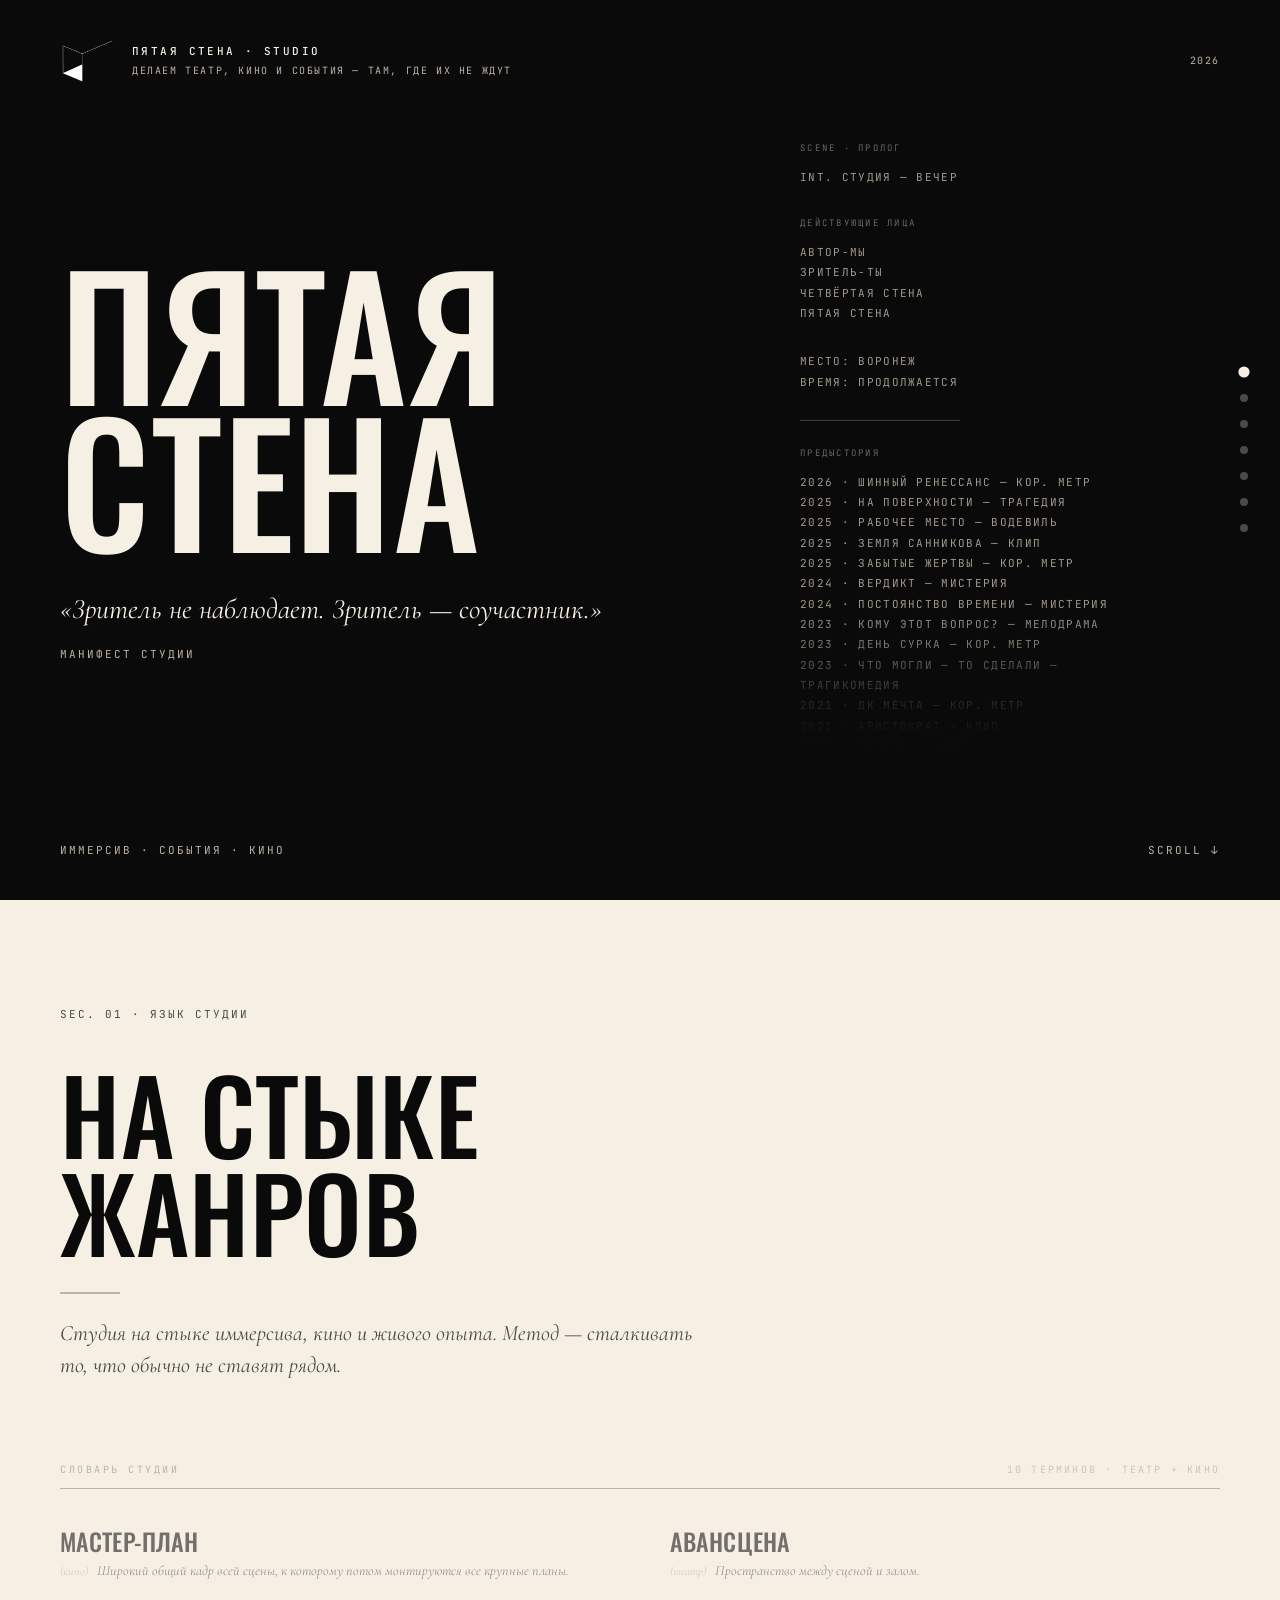
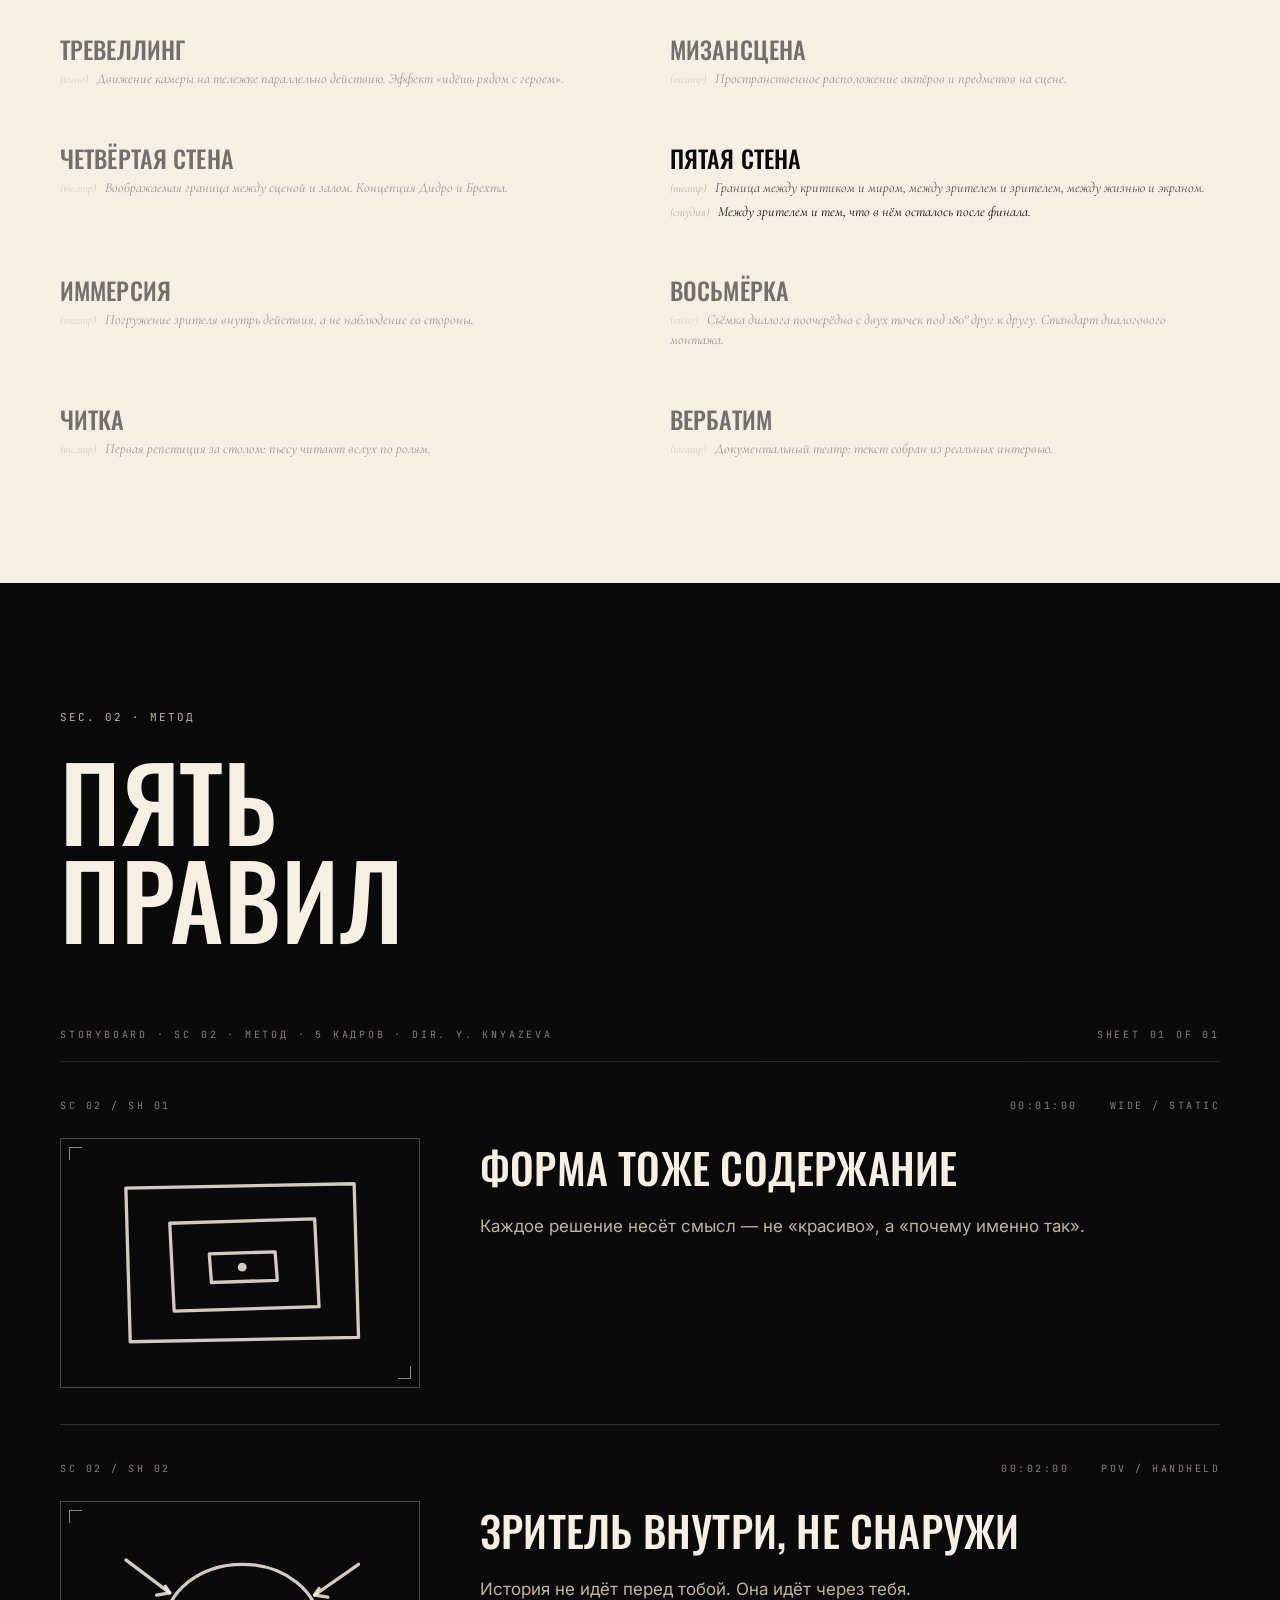
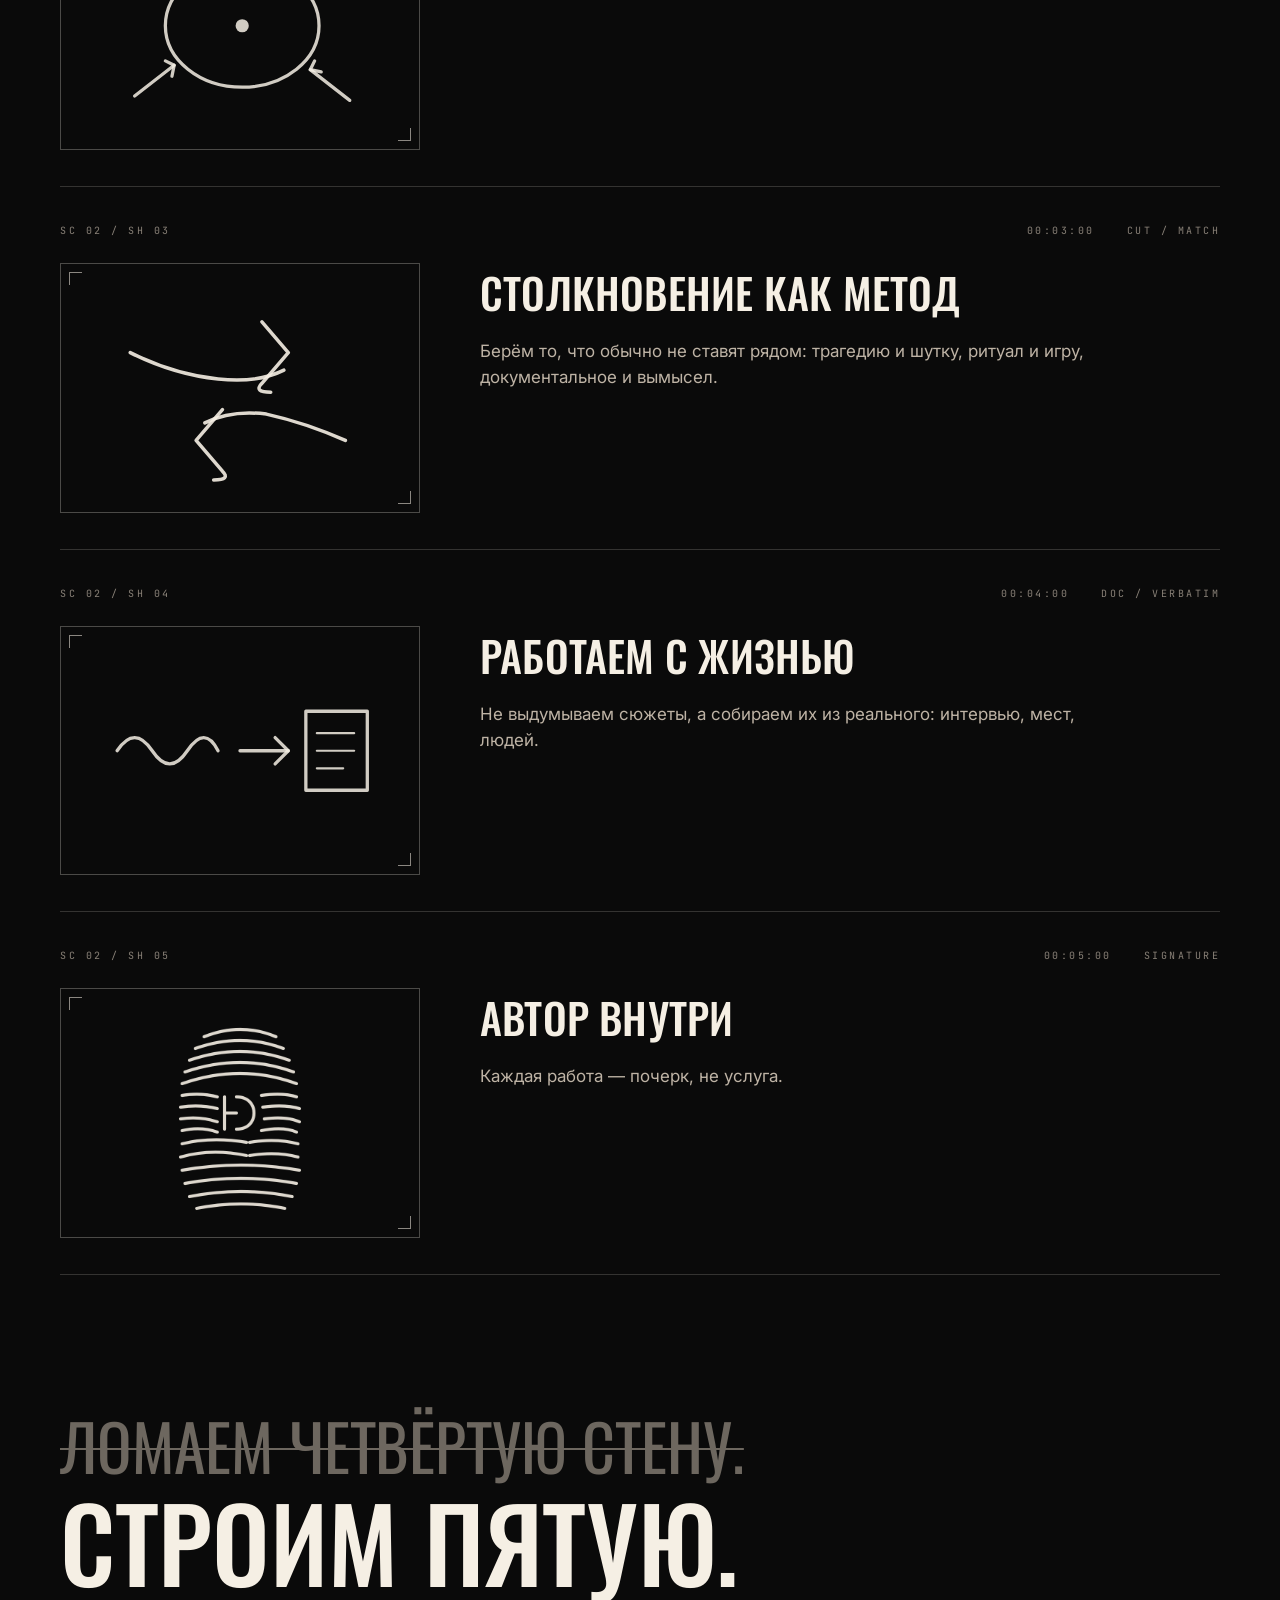
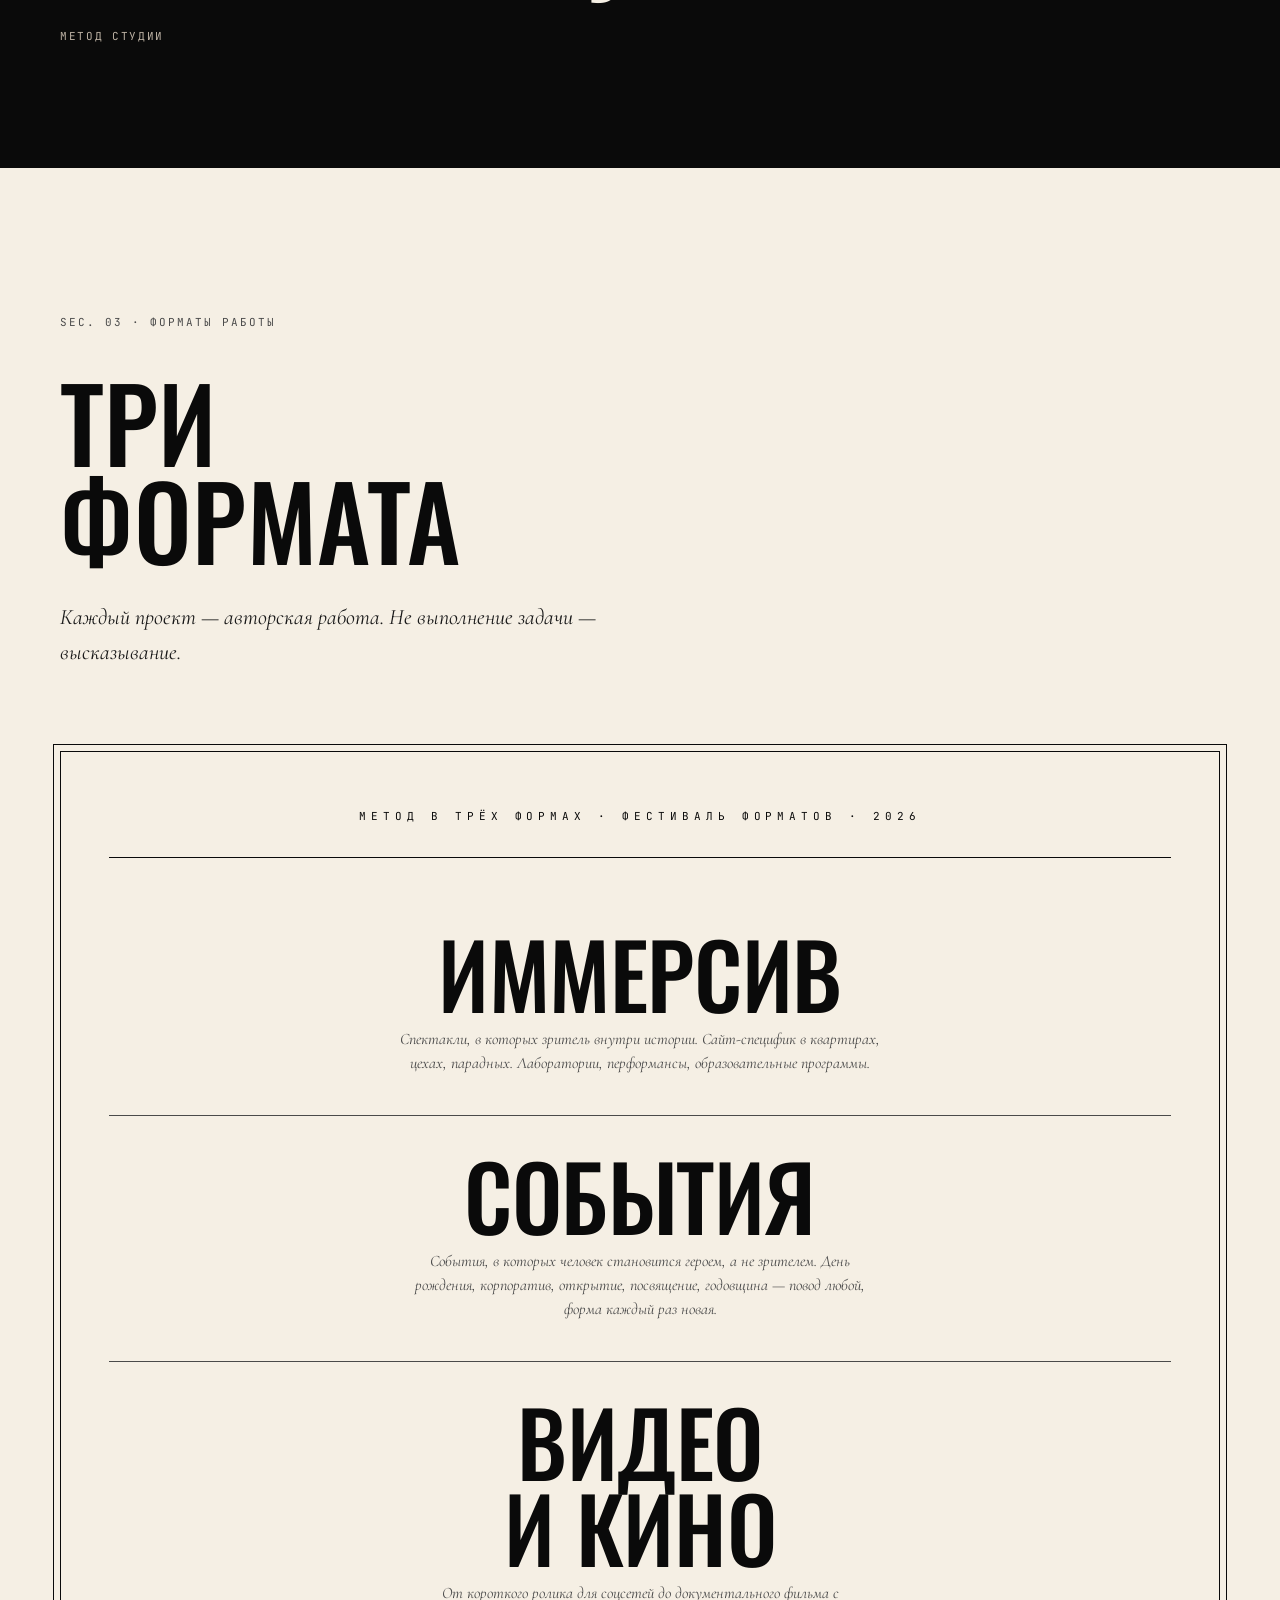
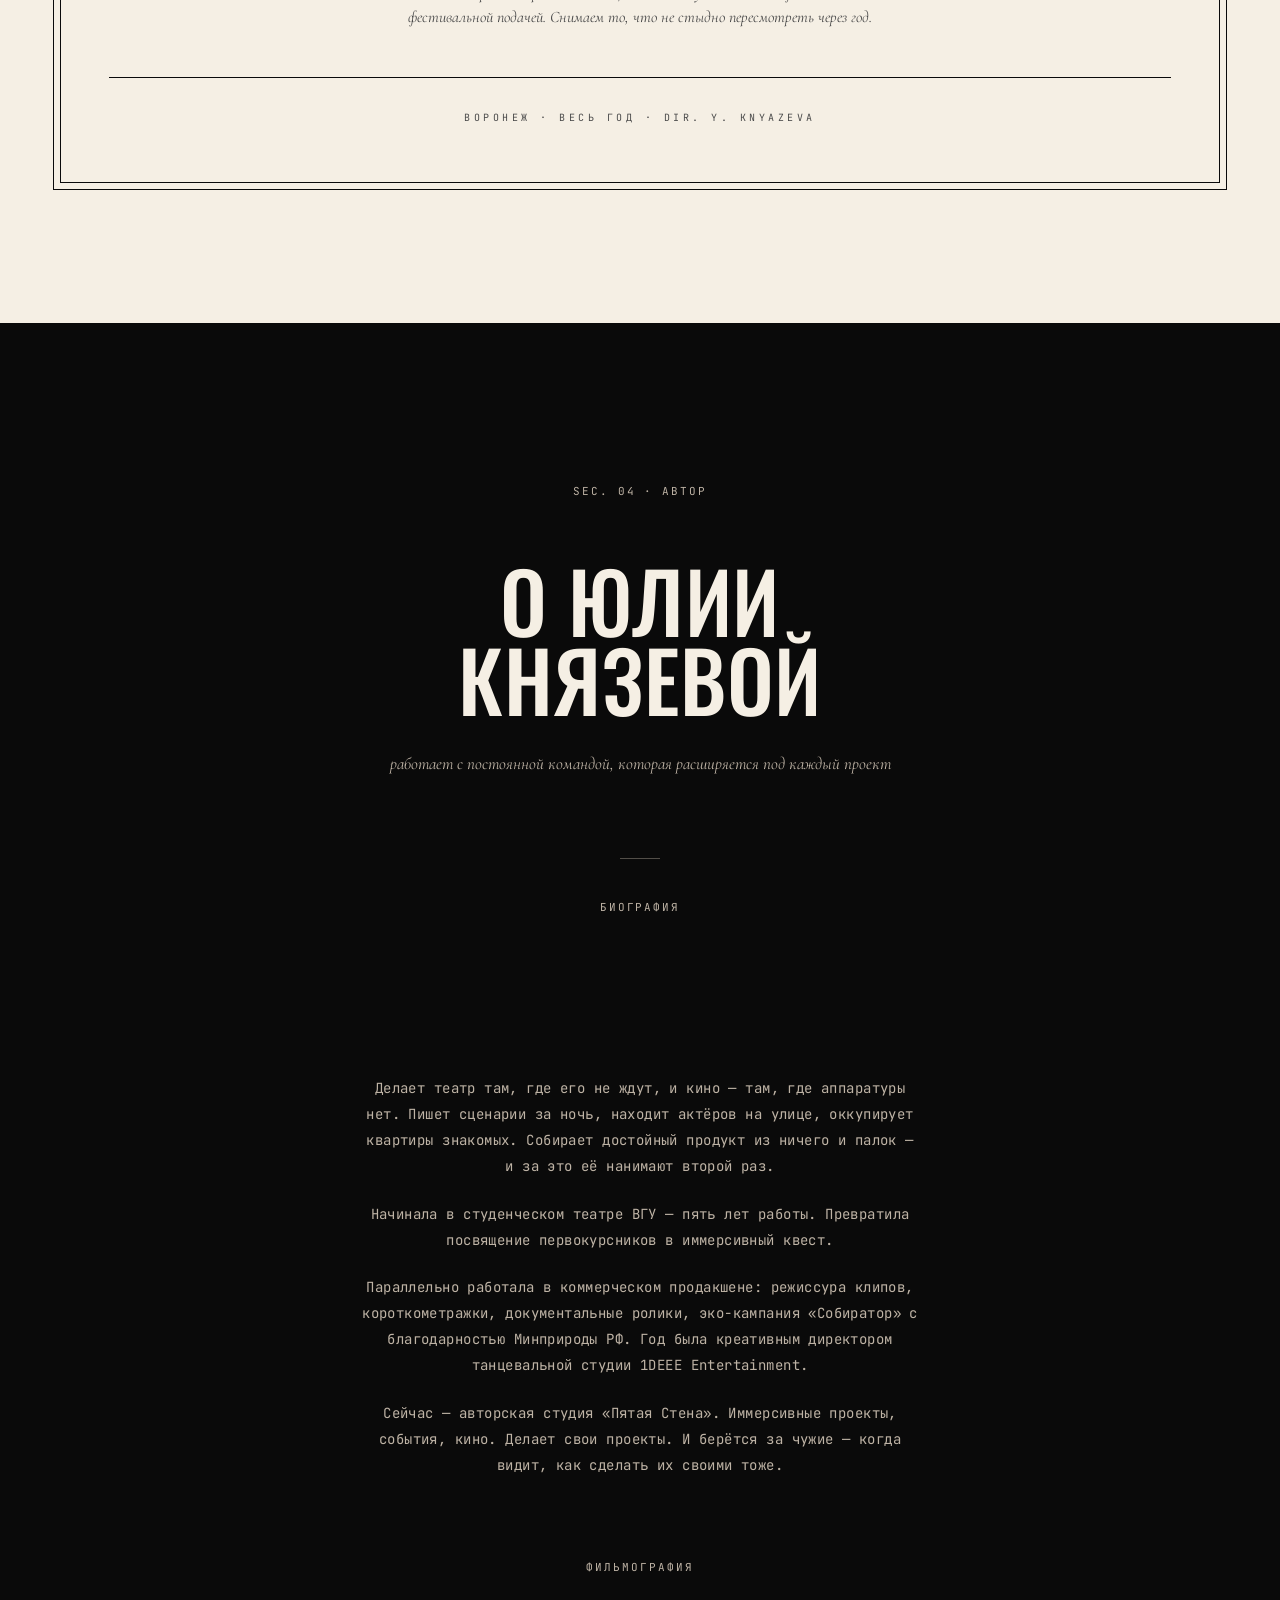
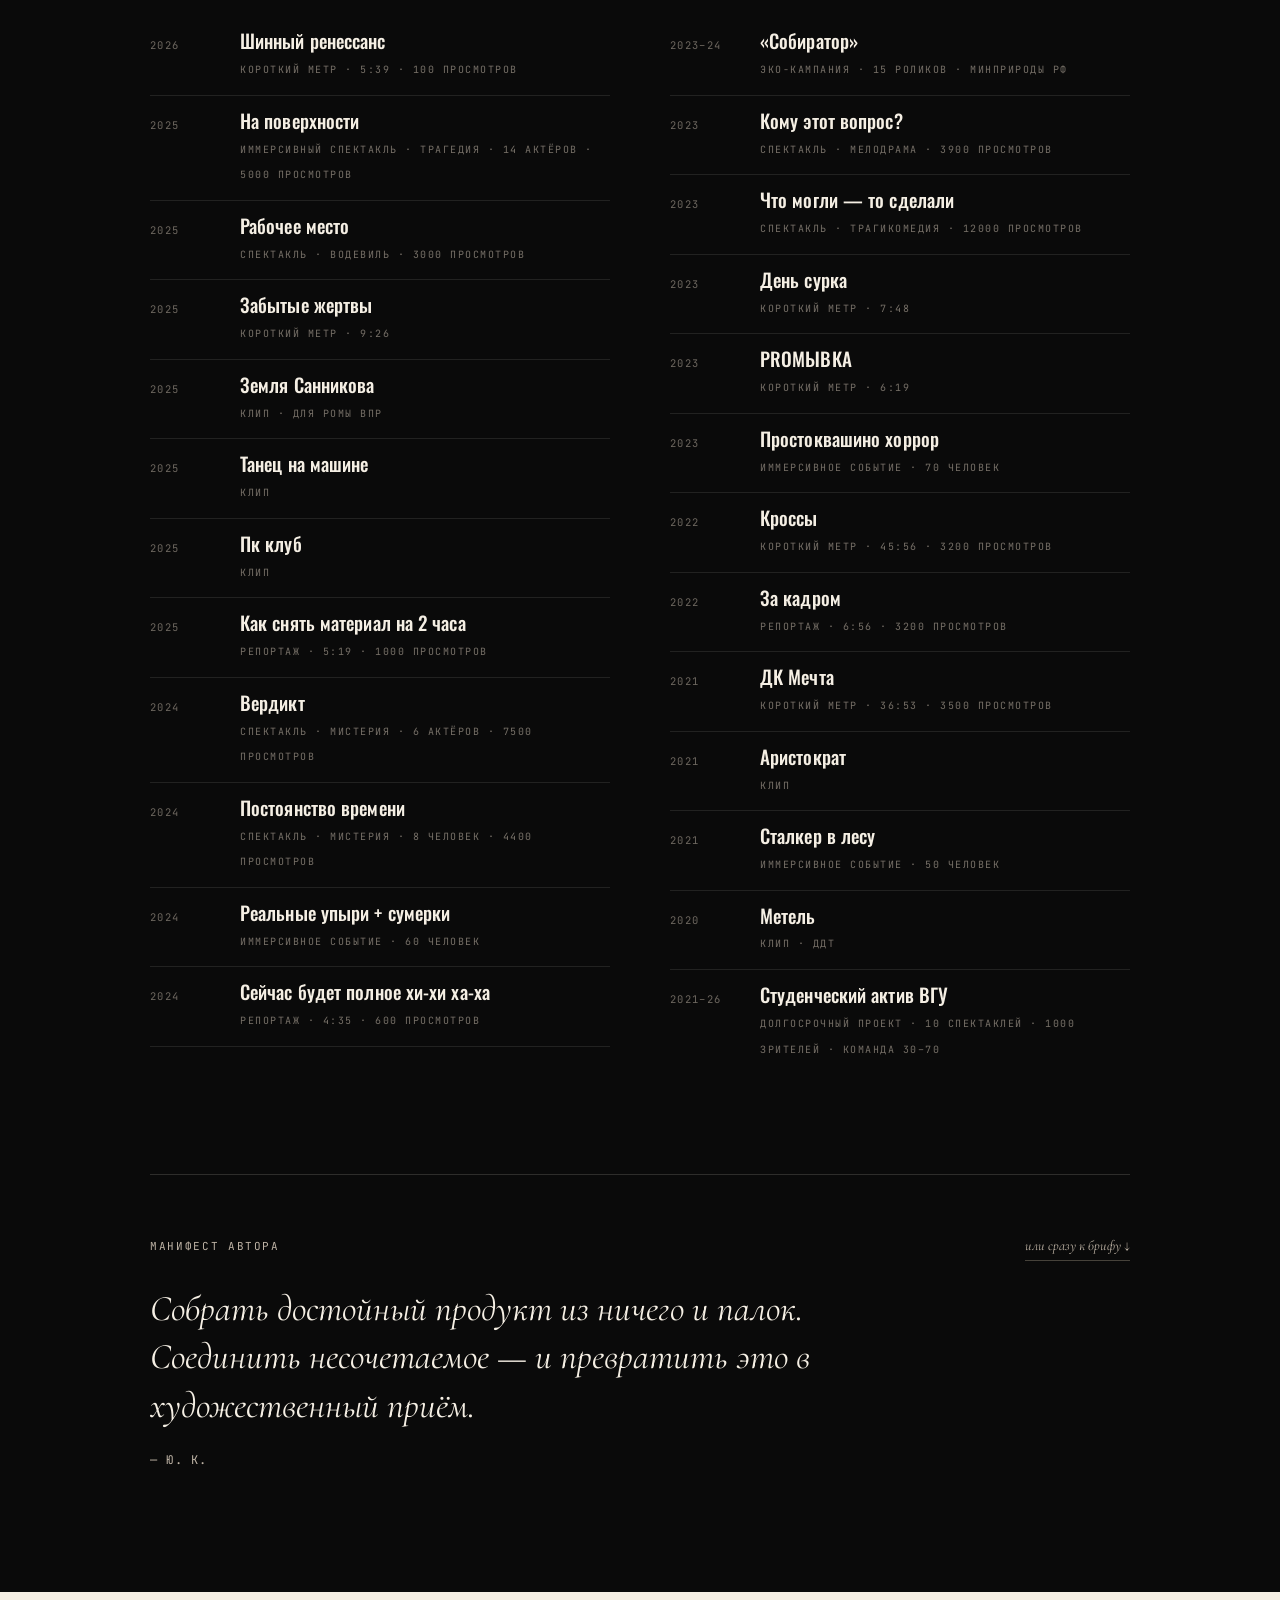
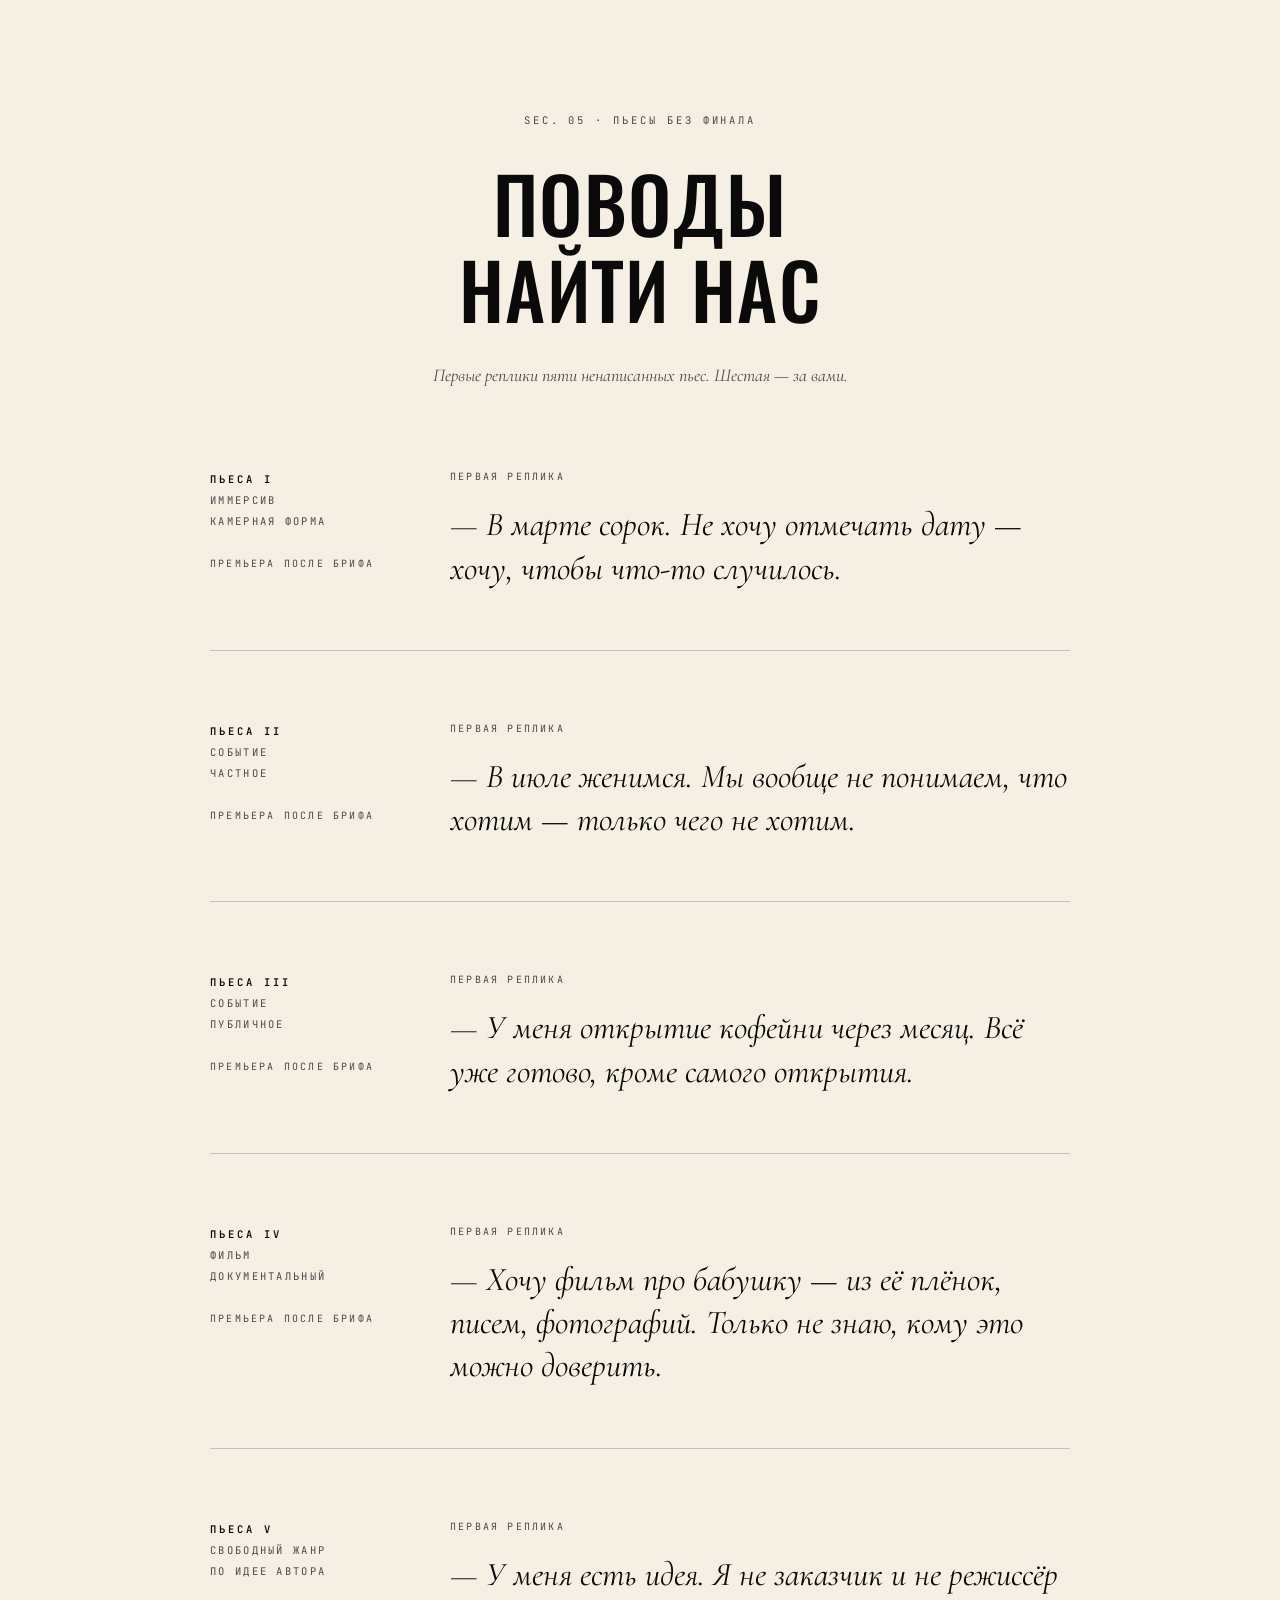
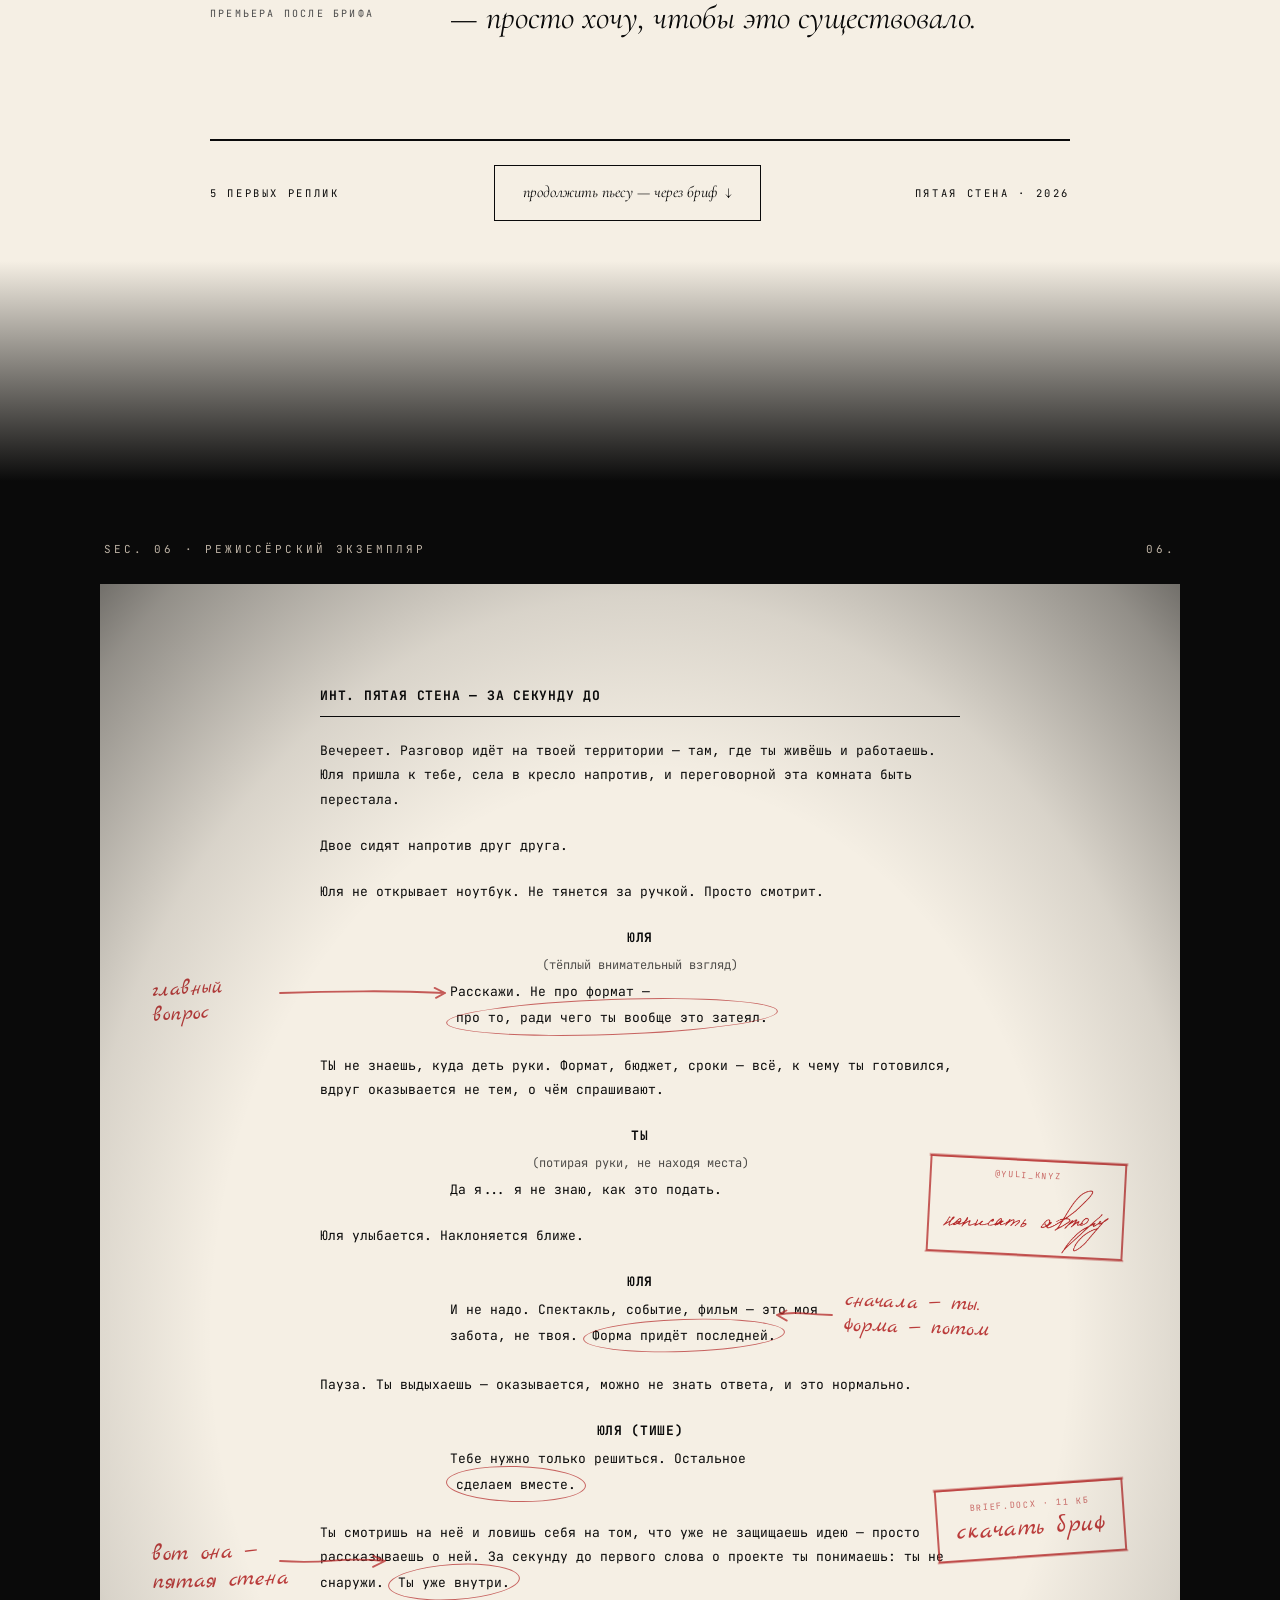
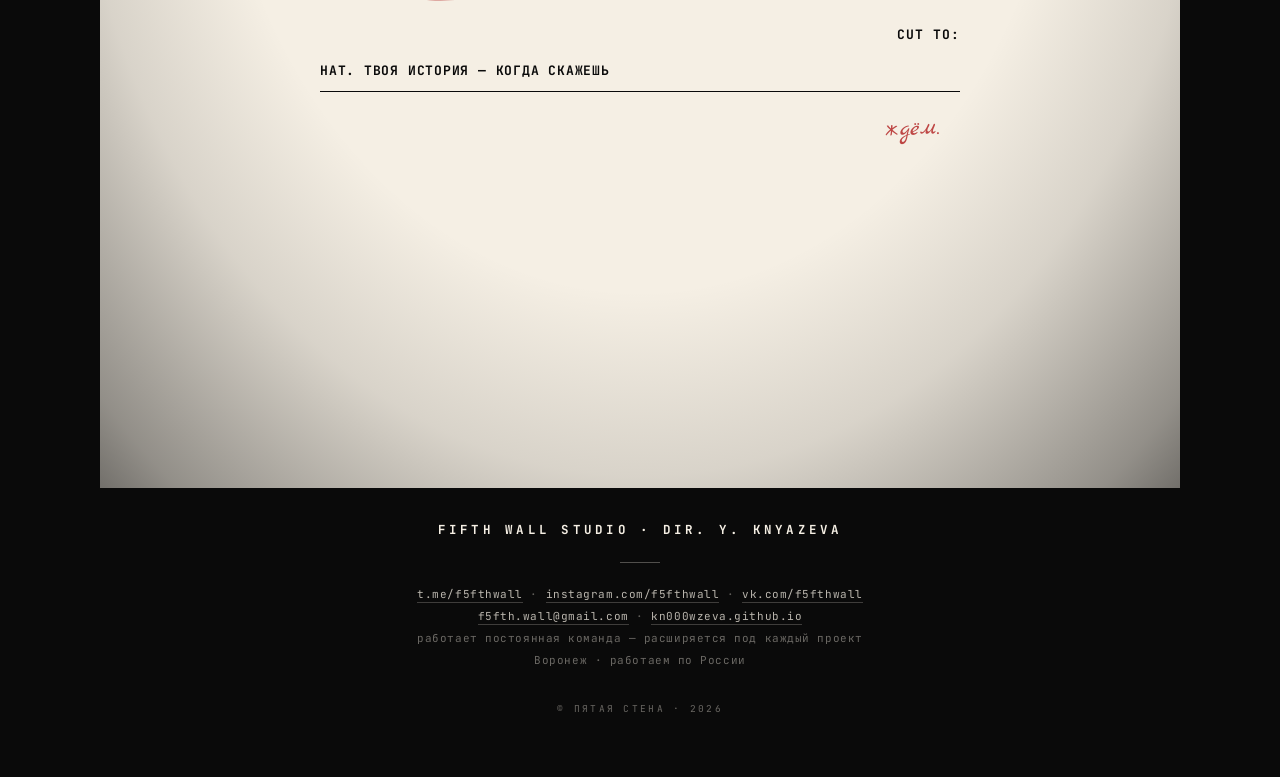
==== commit 18295ae6: "update" ====
--- a/index.html
+++ b/index.html
@@ -388,30 +388,30 @@
         <span class="section-label light filmo-label" translate="no">фильмография</span>
 
         <div class="filmo-two-col">
-            <a class="filmo-item" href="https://kn000wzeva.github.io/#short-films" target="_blank" rel="noopener"><span class="year">2026</span><div><h4>Шинный ренессанс</h4><span class="meta">короткий метр · 5:39 · 100 просмотров</span></div></a>
+            <a class="filmo-item" href="https://vkvideo.ru/video-222040717_456239029" target="_blank" rel="noopener"><span class="year">2026</span><div><h4>Шинный ренессанс</h4><span class="meta">короткий метр · 5:39 · 100 просмотров</span></div></a>
             <a class="filmo-item" href="https://kn000wzeva.github.io/#theatre" target="_blank" rel="noopener"><span class="year">2025</span><div><h4>На поверхности</h4><span class="meta">иммерсивный спектакль · трагедия · 14 актёров · 5000 просмотров</span></div></a>
             <a class="filmo-item" href="https://kn000wzeva.github.io/#theatre" target="_blank" rel="noopener"><span class="year">2025</span><div><h4>Рабочее место</h4><span class="meta">спектакль · водевиль · 3000 просмотров</span></div></a>
-            <a class="filmo-item" href="https://kn000wzeva.github.io/#short-films" target="_blank" rel="noopener"><span class="year">2025</span><div><h4>Забытые жертвы</h4><span class="meta">короткий метр · 9:26</span></div></a>
-            <a class="filmo-item" href="https://kn000wzeva.github.io/#clips" target="_blank" rel="noopener"><span class="year">2025</span><div><h4>Земля Санникова</h4><span class="meta">клип · для Ромы ВПР</span></div></a>
-            <a class="filmo-item" href="https://kn000wzeva.github.io/#clips" target="_blank" rel="noopener"><span class="year">2025</span><div><h4>Танец на машине</h4><span class="meta">клип</span></div></a>
-            <a class="filmo-item" href="https://kn000wzeva.github.io/#clips" target="_blank" rel="noopener"><span class="year">2025</span><div><h4>Пк клуб</h4><span class="meta">клип</span></div></a>
-            <a class="filmo-item" href="https://kn000wzeva.github.io/#reports" target="_blank" rel="noopener"><span class="year">2025</span><div><h4>Как снять материал на 2 часа</h4><span class="meta">репортаж · 5:19 · 1000 просмотров</span></div></a>
+            <a class="filmo-item" href="https://vkvideo.ru/video-217196825_456239076" target="_blank" rel="noopener"><span class="year">2025</span><div><h4>Забытые жертвы</h4><span class="meta">короткий метр · 9:26</span></div></a>
+            <a class="filmo-item" href="https://vkvideo.ru/video387449150_456240758" target="_blank" rel="noopener"><span class="year">2025</span><div><h4>Земля Санникова</h4><span class="meta">клип · для Ромы ВПР</span></div></a>
+            <a class="filmo-item" href="https://vkvideo.ru/clip136931544_456239222" target="_blank" rel="noopener"><span class="year">2025</span><div><h4>Танец на машине</h4><span class="meta">клип</span></div></a>
+            <a class="filmo-item" href="https://vkvideo.ru/clip136931544_456239224" target="_blank" rel="noopener"><span class="year">2025</span><div><h4>Пк клуб</h4><span class="meta">клип</span></div></a>
+            <a class="filmo-item" href="https://vkvideo.ru/video-222040717_456239027" target="_blank" rel="noopener"><span class="year">2025</span><div><h4>Как снять материал на 2 часа</h4><span class="meta">репортаж · 5:19 · 1000 просмотров</span></div></a>
             <a class="filmo-item" href="https://kn000wzeva.github.io/#theatre" target="_blank" rel="noopener"><span class="year">2024</span><div><h4>Вердикт</h4><span class="meta">спектакль · мистерия · 6 актёров · 7500 просмотров</span></div></a>
             <a class="filmo-item" href="https://kn000wzeva.github.io/#theatre" target="_blank" rel="noopener"><span class="year">2024</span><div><h4>Постоянство времени</h4><span class="meta">спектакль · мистерия · 8 человек · 4400 просмотров</span></div></a>
-            <a class="filmo-item" href="https://kn000wzeva.github.io/#events" target="_blank" rel="noopener"><span class="year">2024</span><div><h4>Реальные упыри + сумерки</h4><span class="meta">иммерсивное событие · 60 человек</span></div></a>
-            <a class="filmo-item" href="https://kn000wzeva.github.io/#reports" target="_blank" rel="noopener"><span class="year">2024</span><div><h4>Сейчас будет полное хи-хи ха-ха</h4><span class="meta">репортаж · 4:35 · 600 просмотров</span></div></a>
+            <a class="filmo-item" href="https://vkvideo.ru/video387449150_456240748" target="_blank" rel="noopener"><span class="year">2024</span><div><h4>Реальные упыри + сумерки</h4><span class="meta">иммерсивное событие · 60 человек</span></div></a>
+            <a class="filmo-item" href="https://vkvideo.ru/video387449150_456240497" target="_blank" rel="noopener"><span class="year">2024</span><div><h4>Сейчас будет полное хи-хи ха-ха</h4><span class="meta">репортаж · 4:35 · 600 просмотров</span></div></a>
             <div class="filmo-item"><span class="year">2023–24</span><div><h4>«Собиратор»</h4><span class="meta">эко-кампания · 15 роликов · Минприроды РФ</span></div></div>
             <a class="filmo-item" href="https://kn000wzeva.github.io/#theatre" target="_blank" rel="noopener"><span class="year">2023</span><div><h4>Кому этот вопрос?</h4><span class="meta">спектакль · мелодрама · 3900 просмотров</span></div></a>
             <a class="filmo-item" href="https://kn000wzeva.github.io/#theatre" target="_blank" rel="noopener"><span class="year">2023</span><div><h4>Что могли — то сделали</h4><span class="meta">спектакль · трагикомедия · 12000 просмотров</span></div></a>
-            <a class="filmo-item" href="https://kn000wzeva.github.io/#short-films" target="_blank" rel="noopener"><span class="year">2023</span><div><h4>День сурка</h4><span class="meta">короткий метр · 7:48</span></div></a>
-            <a class="filmo-item" href="https://kn000wzeva.github.io/#short-films" target="_blank" rel="noopener"><span class="year">2023</span><div><h4>PROМЫВКА</h4><span class="meta">короткий метр · 6:19</span></div></a>
+            <a class="filmo-item" href="https://vkvideo.ru/video-217196825_456239052" target="_blank" rel="noopener"><span class="year">2023</span><div><h4>День сурка</h4><span class="meta">короткий метр · 7:48</span></div></a>
+            <a class="filmo-item" href="https://vkvideo.ru/video-217196825_456239045" target="_blank" rel="noopener"><span class="year">2023</span><div><h4>PROМЫВКА</h4><span class="meta">короткий метр · 6:19</span></div></a>
             <a class="filmo-item" href="https://kn000wzeva.github.io/#events" target="_blank" rel="noopener"><span class="year">2023</span><div><h4>Простоквашино хоррор</h4><span class="meta">иммерсивное событие · 70 человек</span></div></a>
-            <a class="filmo-item" href="https://kn000wzeva.github.io/#short-films" target="_blank" rel="noopener"><span class="year">2022</span><div><h4>Кроссы</h4><span class="meta">короткий метр · 45:56 · 3200 просмотров</span></div></a>
-            <a class="filmo-item" href="https://kn000wzeva.github.io/#reports" target="_blank" rel="noopener"><span class="year">2022</span><div><h4>За кадром</h4><span class="meta">репортаж · 6:56 · 3200 просмотров</span></div></a>
-            <a class="filmo-item" href="https://kn000wzeva.github.io/#short-films" target="_blank" rel="noopener"><span class="year">2021</span><div><h4>ДК Мечта</h4><span class="meta">короткий метр · 36:53 · 3500 просмотров</span></div></a>
-            <a class="filmo-item" href="https://kn000wzeva.github.io/#clips" target="_blank" rel="noopener"><span class="year">2021</span><div><h4>Аристократ</h4><span class="meta">клип</span></div></a>
-            <a class="filmo-item" href="https://kn000wzeva.github.io/#events" target="_blank" rel="noopener"><span class="year">2021</span><div><h4>Сталкер в лесу</h4><span class="meta">иммерсивное событие · 50 человек</span></div></a>
-            <a class="filmo-item" href="https://kn000wzeva.github.io/#clips" target="_blank" rel="noopener"><span class="year">2020</span><div><h4>Метель</h4><span class="meta">клип · ДДТ</span></div></a>
+            <a class="filmo-item" href="https://www.youtube.com/watch?v=zVkR2pAwYho" target="_blank" rel="noopener"><span class="year">2022</span><div><h4>Кроссы</h4><span class="meta">короткий метр · 45:56 · 3200 просмотров</span></div></a>
+            <a class="filmo-item" href="https://vkvideo.ru/video387449150_456240058" target="_blank" rel="noopener"><span class="year">2022</span><div><h4>За кадром</h4><span class="meta">репортаж · 6:56 · 3200 просмотров</span></div></a>
+            <a class="filmo-item" href="https://www.youtube.com/watch?v=LjbyCAAmrPs" target="_blank" rel="noopener"><span class="year">2021</span><div><h4>ДК Мечта</h4><span class="meta">короткий метр · 36:53 · 3500 просмотров</span></div></a>
+            <a class="filmo-item" href="https://vkvideo.ru/video387449150_456239889" target="_blank" rel="noopener"><span class="year">2021</span><div><h4>Аристократ</h4><span class="meta">клип</span></div></a>
+            <a class="filmo-item" href="https://vkvideo.ru/video387449150_456239835" target="_blank" rel="noopener"><span class="year">2021</span><div><h4>Сталкер в лесу</h4><span class="meta">иммерсивное событие · 50 человек</span></div></a>
+            <a class="filmo-item" href="https://vkvideo.ru/video387449150_456239747" target="_blank" rel="noopener"><span class="year">2020</span><div><h4>Метель</h4><span class="meta">клип · ДДТ</span></div></a>
             <div class="filmo-item"><span class="year">2021–26</span><div><h4>Студенческий актив ВГУ</h4><span class="meta">долгосрочный проект · 10 спектаклей · 1000 зрителей · команда 30–70</span></div></div>
         </div>
 
@@ -1240,9 +1240,9 @@
             <div class="cred-studio" translate="no">FIFTH WALL STUDIO · dir. Y. KNYAZEVA</div>
             <span class="cred-divider"></span>
             <div class="cred-socials">
-                <a href="https://t.me/fifthwall_vrn" target="_blank" rel="noopener">t.me/fifthwall_vrn</a> <span class="sep">·</span>
-                <a href="https://instagram.com/fifthwall_vrn" target="_blank" rel="noopener">instagram.com/fifthwall_vrn</a> <span class="sep">·</span>
-                <a href="https://vk.com/fifthwall_vrn" target="_blank" rel="noopener">vk.com/fifthwall_vrn</a>
+                <a href="https://t.me/f5fthwall" target="_blank" rel="noopener">t.me/f5fthwall</a> <span class="sep">·</span>
+                <a href="https://instagram.com/f5fthwall" target="_blank" rel="noopener">instagram.com/f5fthwall</a> <span class="sep">·</span>
+                <a href="https://vk.com/f5fthwall" target="_blank" rel="noopener">vk.com/f5fthwall</a>
                 <br>
                 <a href="mailto:f5fth.wall@gmail.com">f5fth.wall@gmail.com</a> <span class="sep">·</span>
                 <a href="https://kn000wzeva.github.io" target="_blank" rel="noopener">kn000wzeva.github.io</a>
